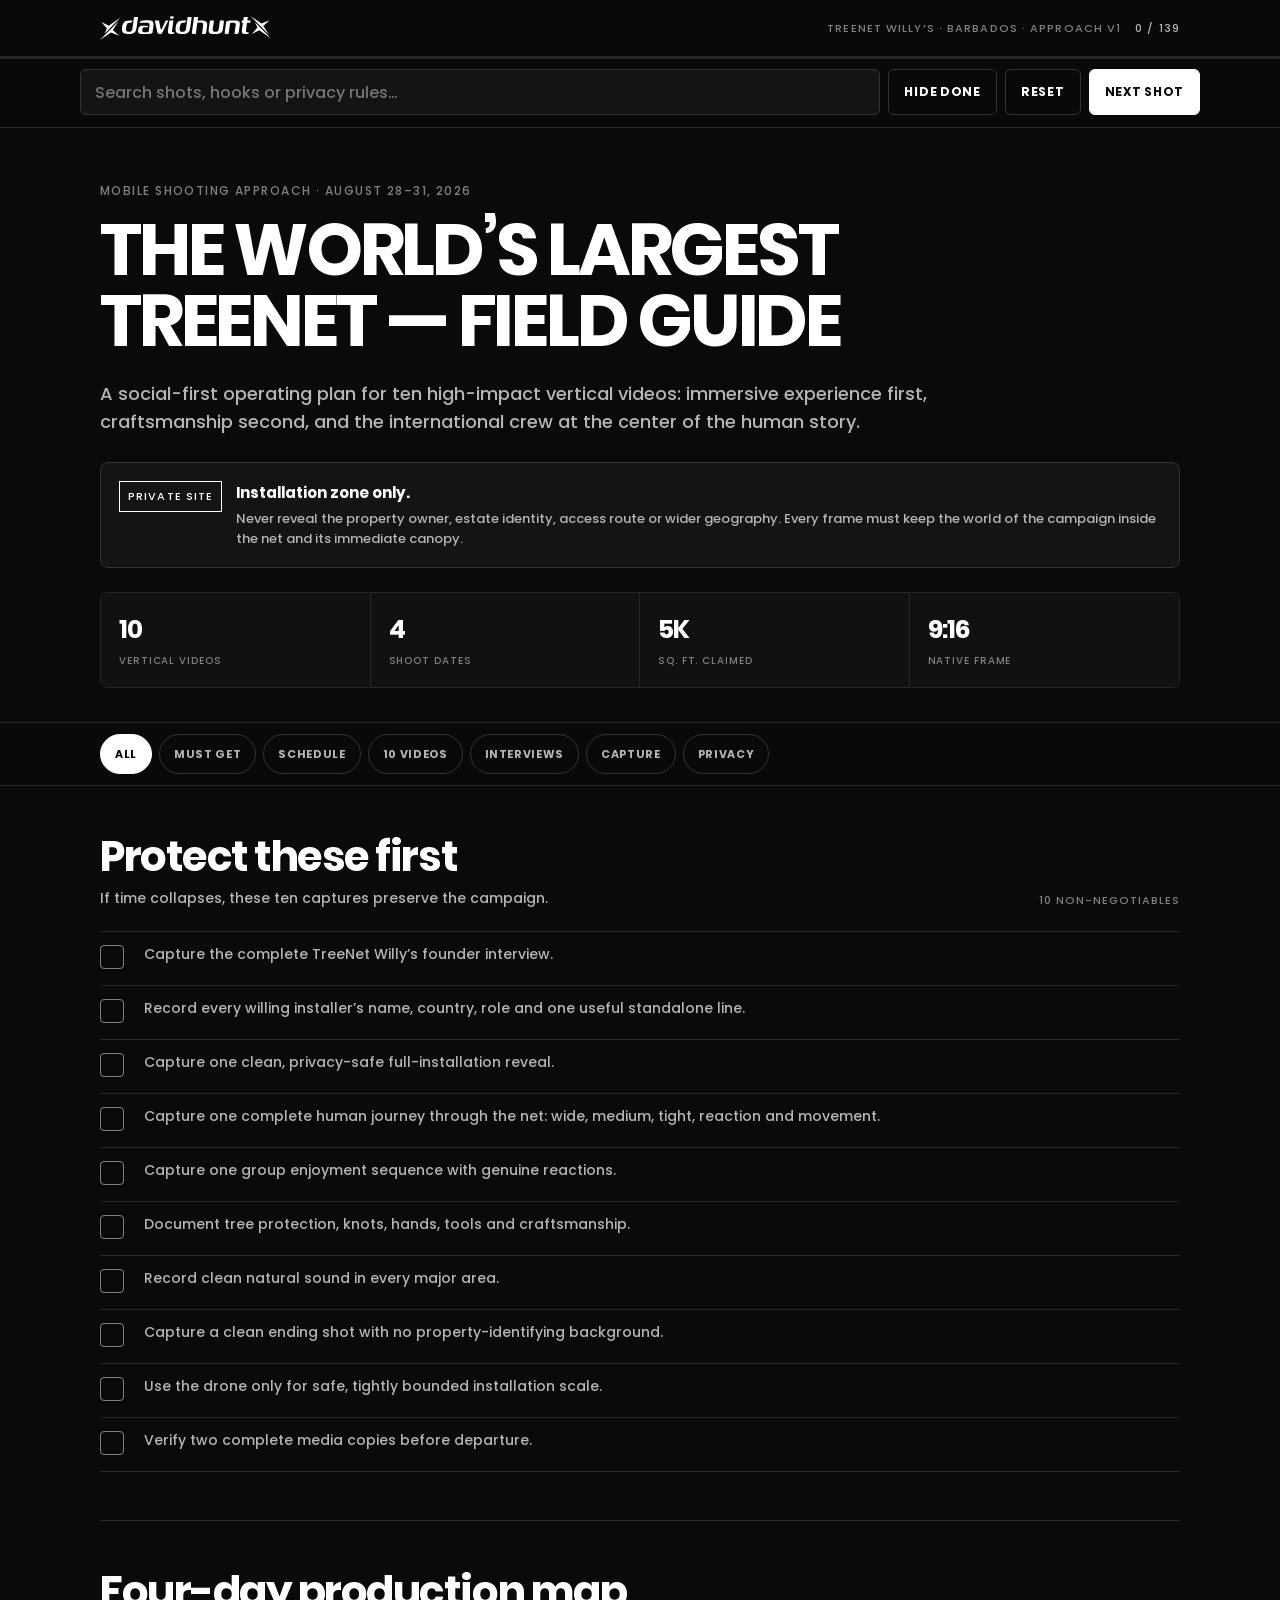
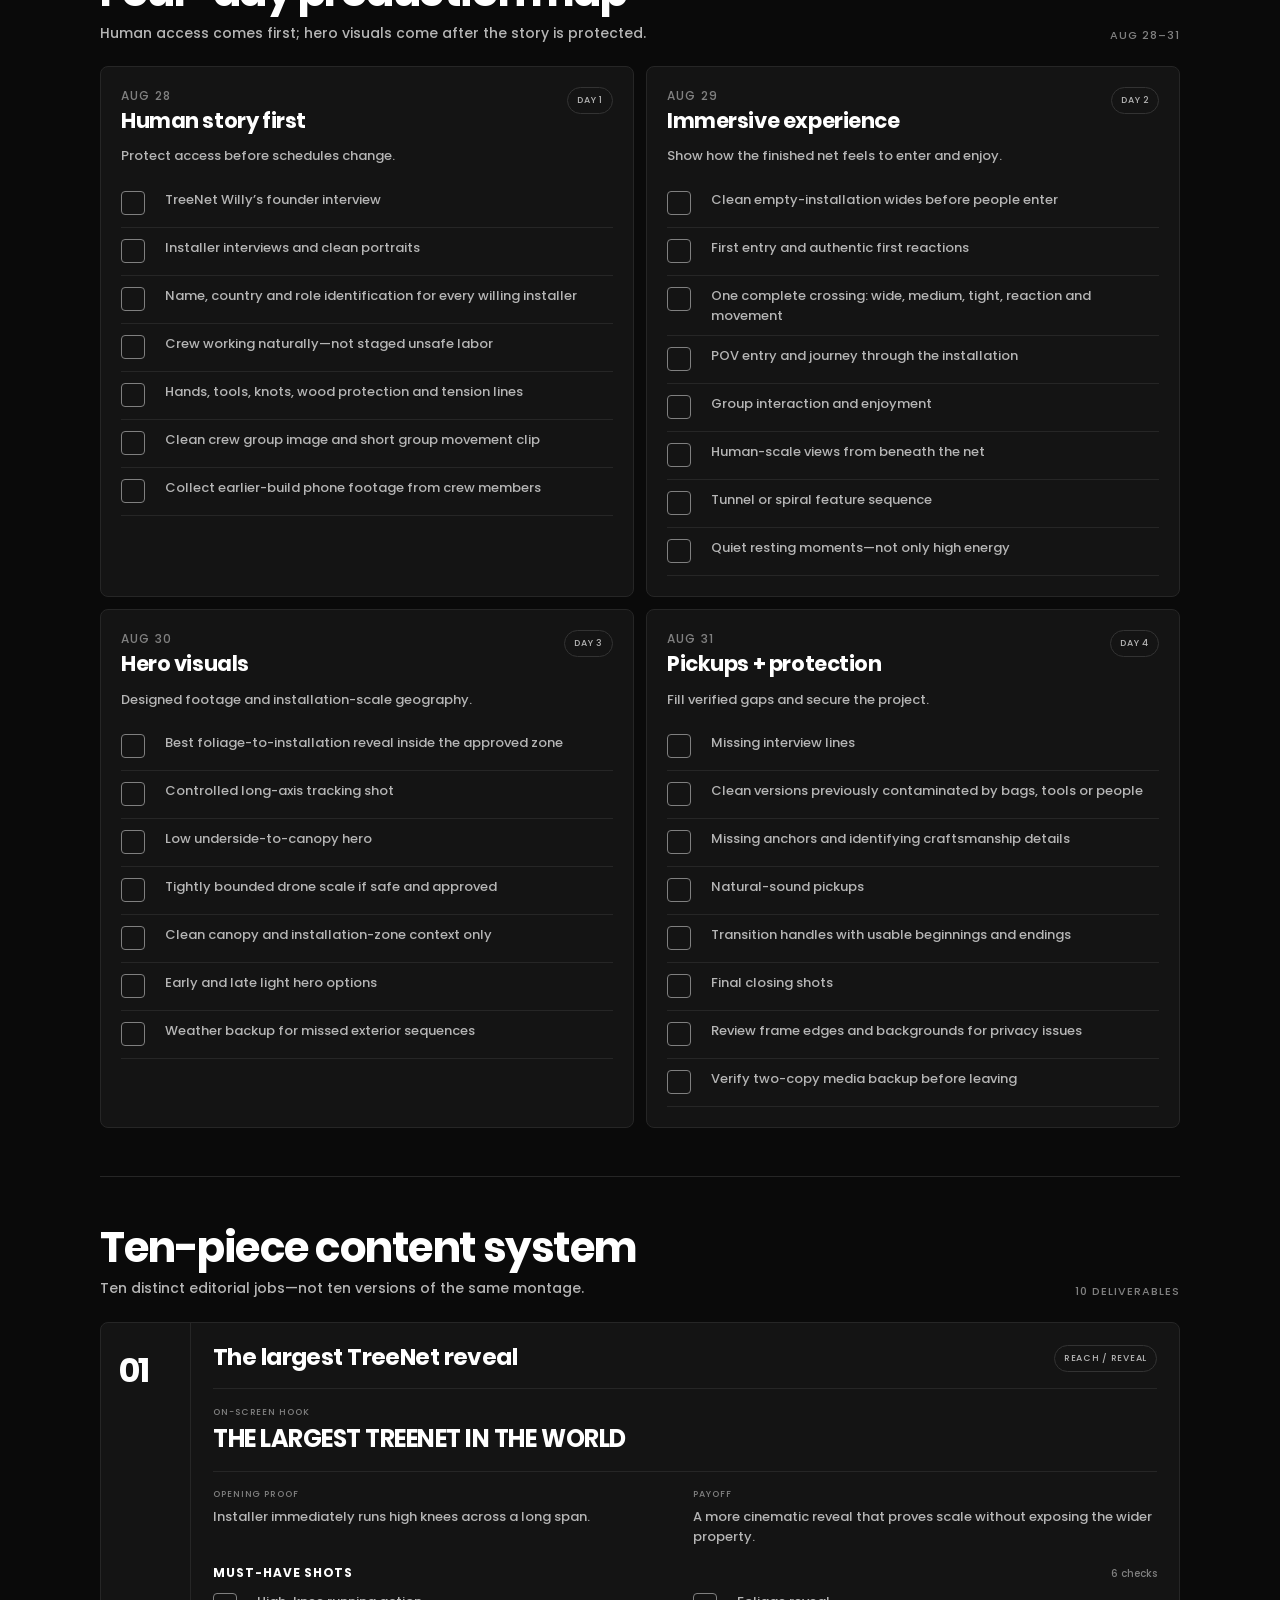
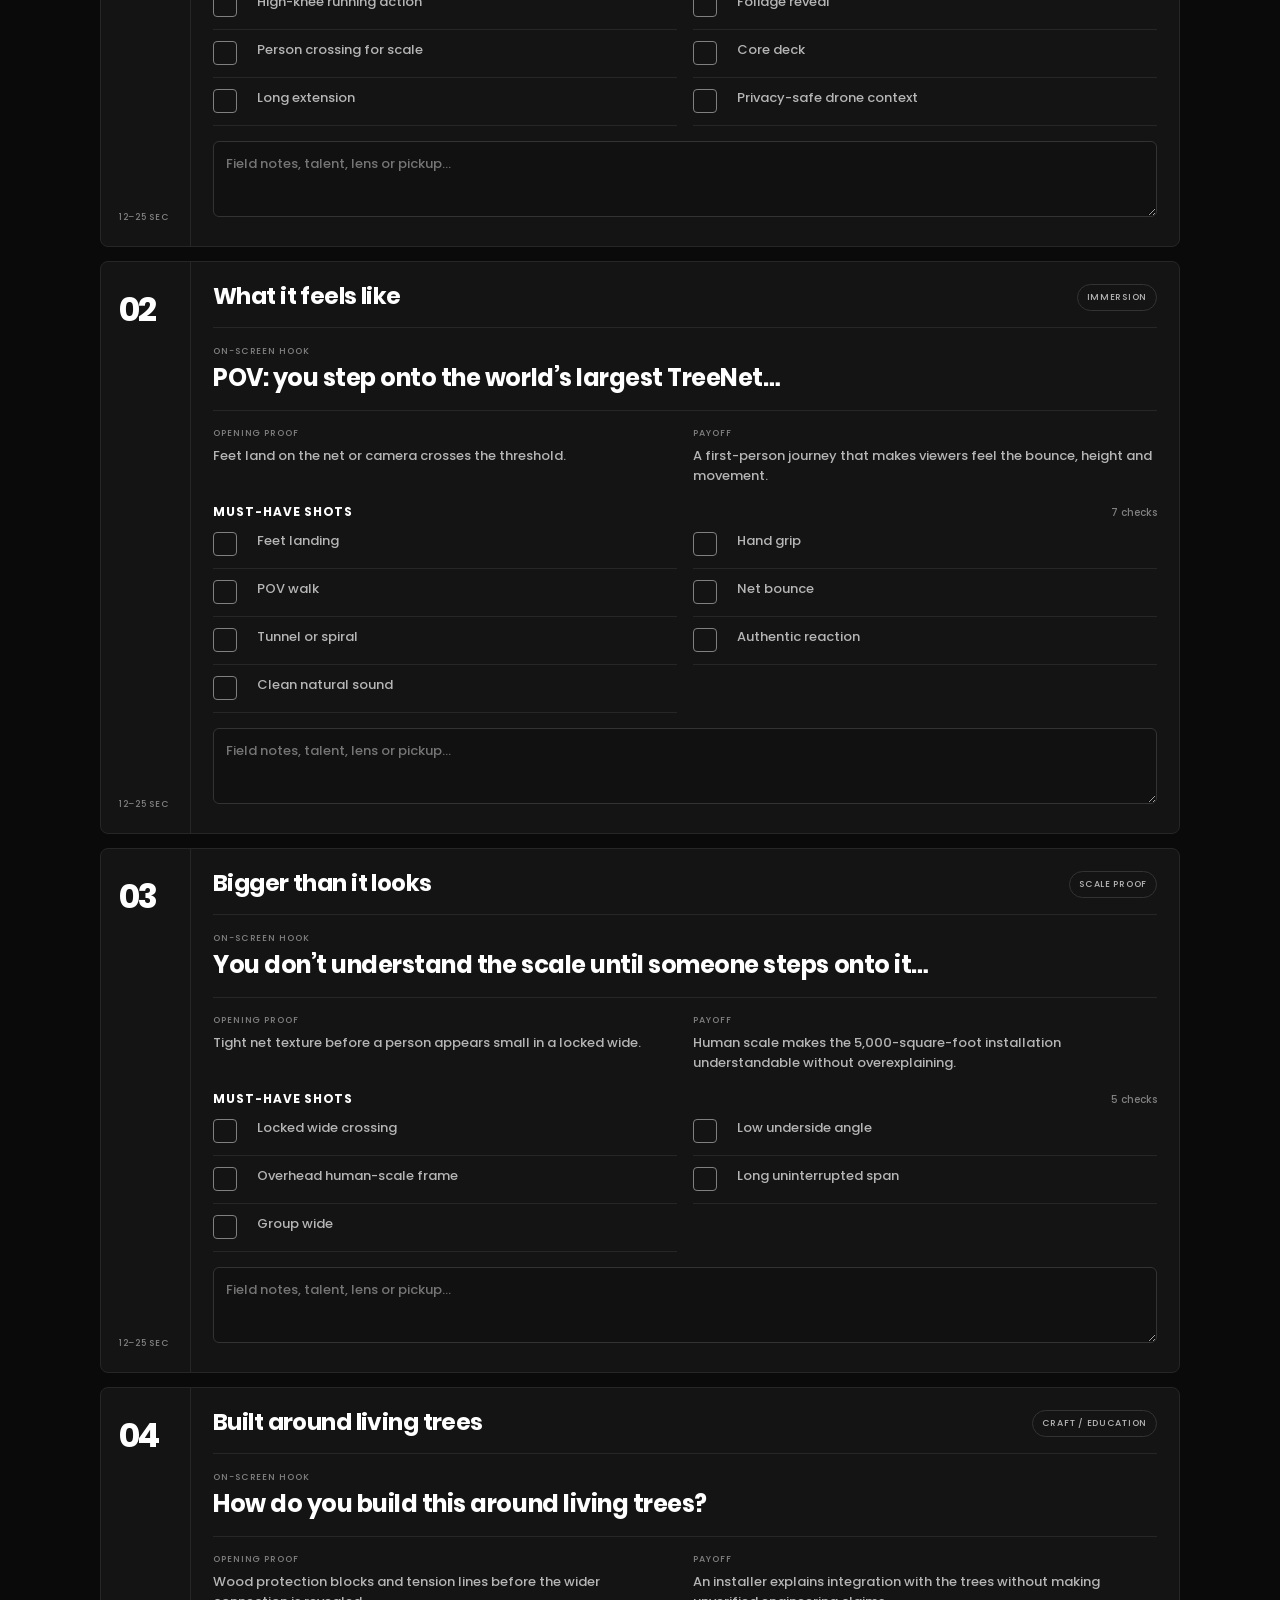
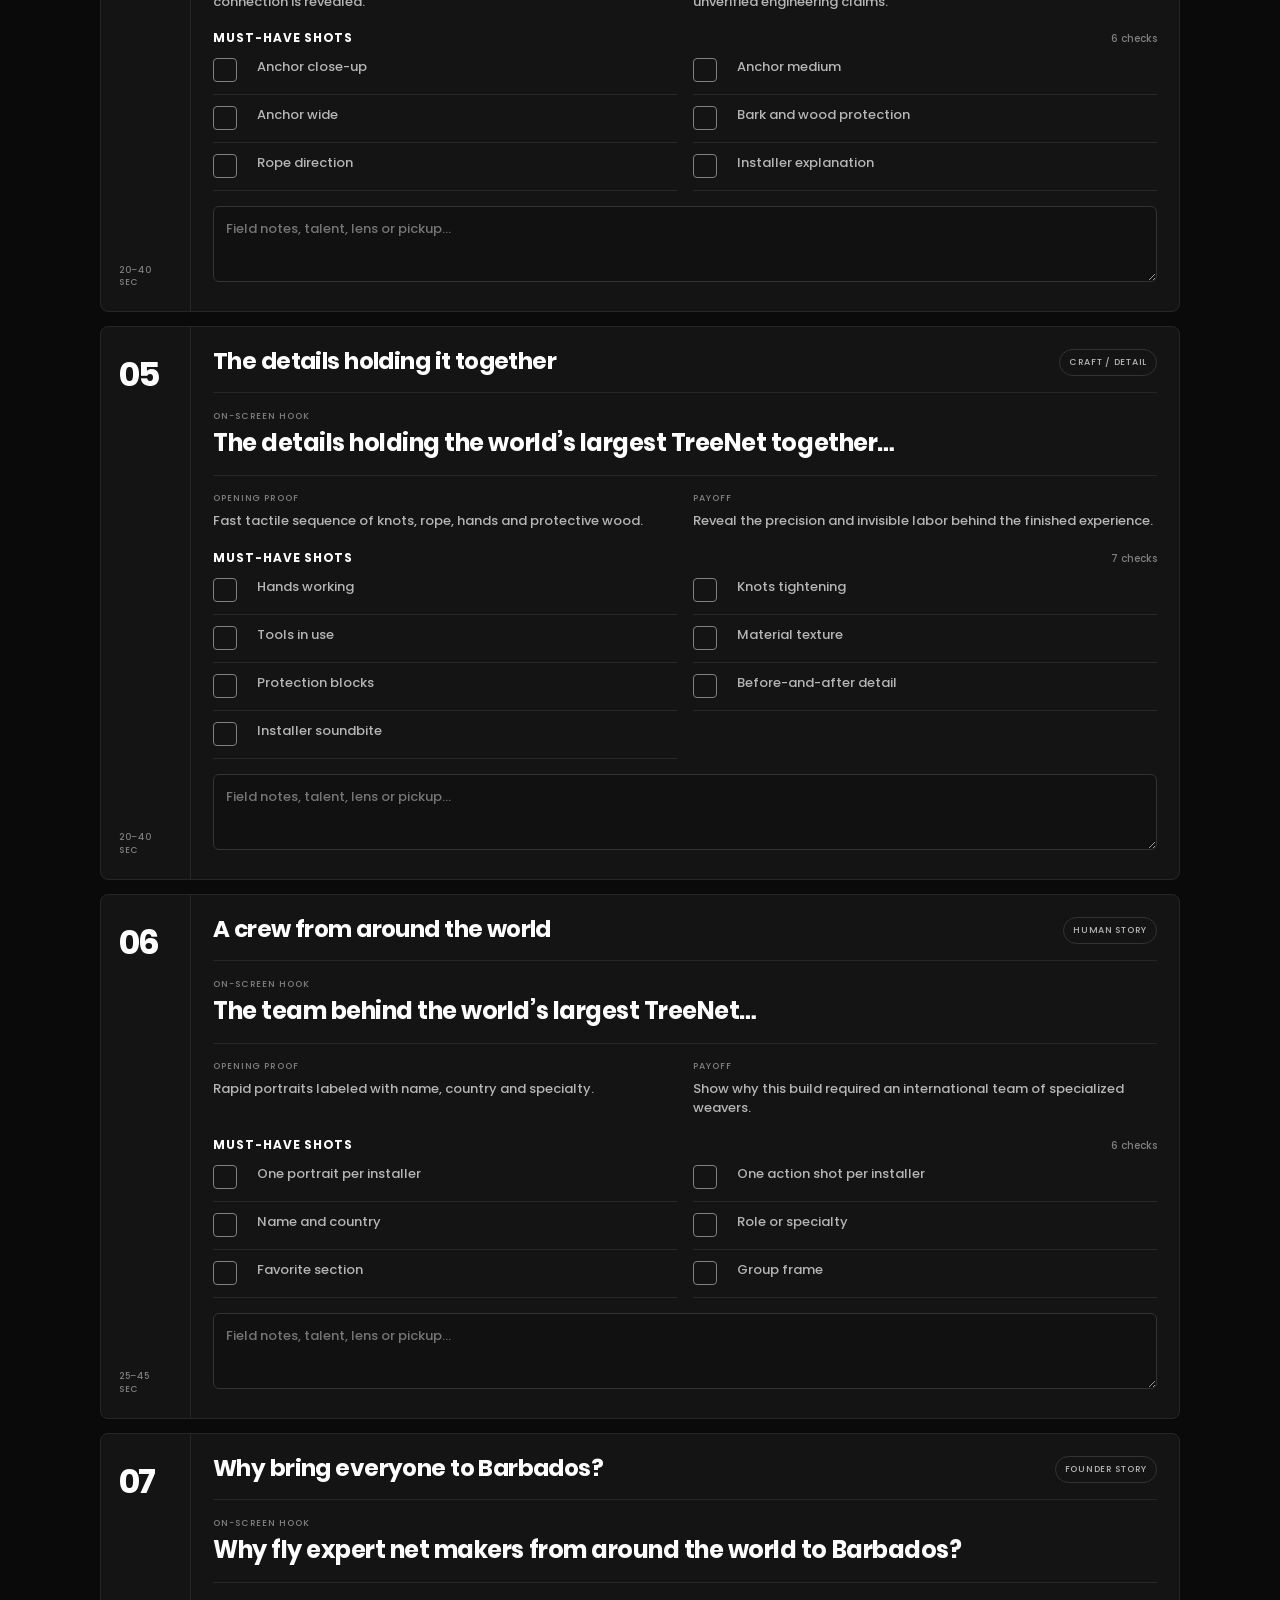
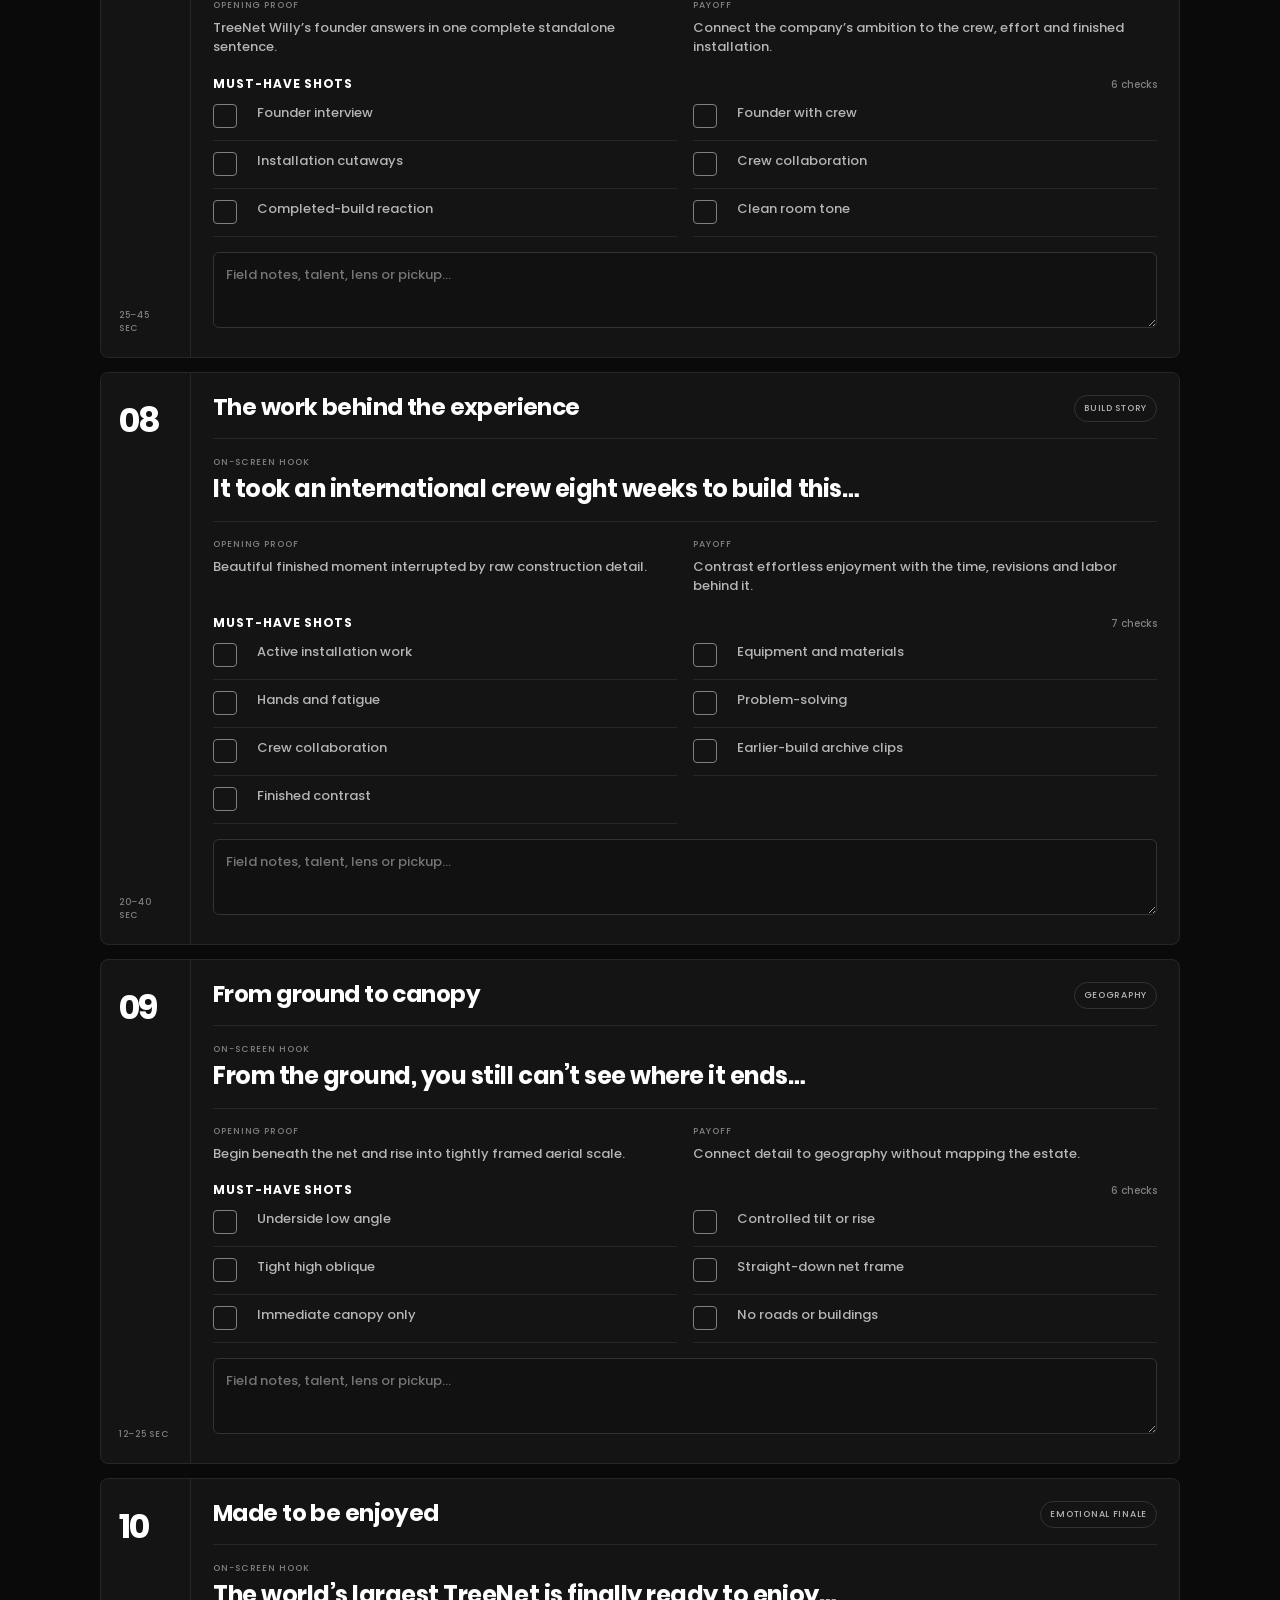
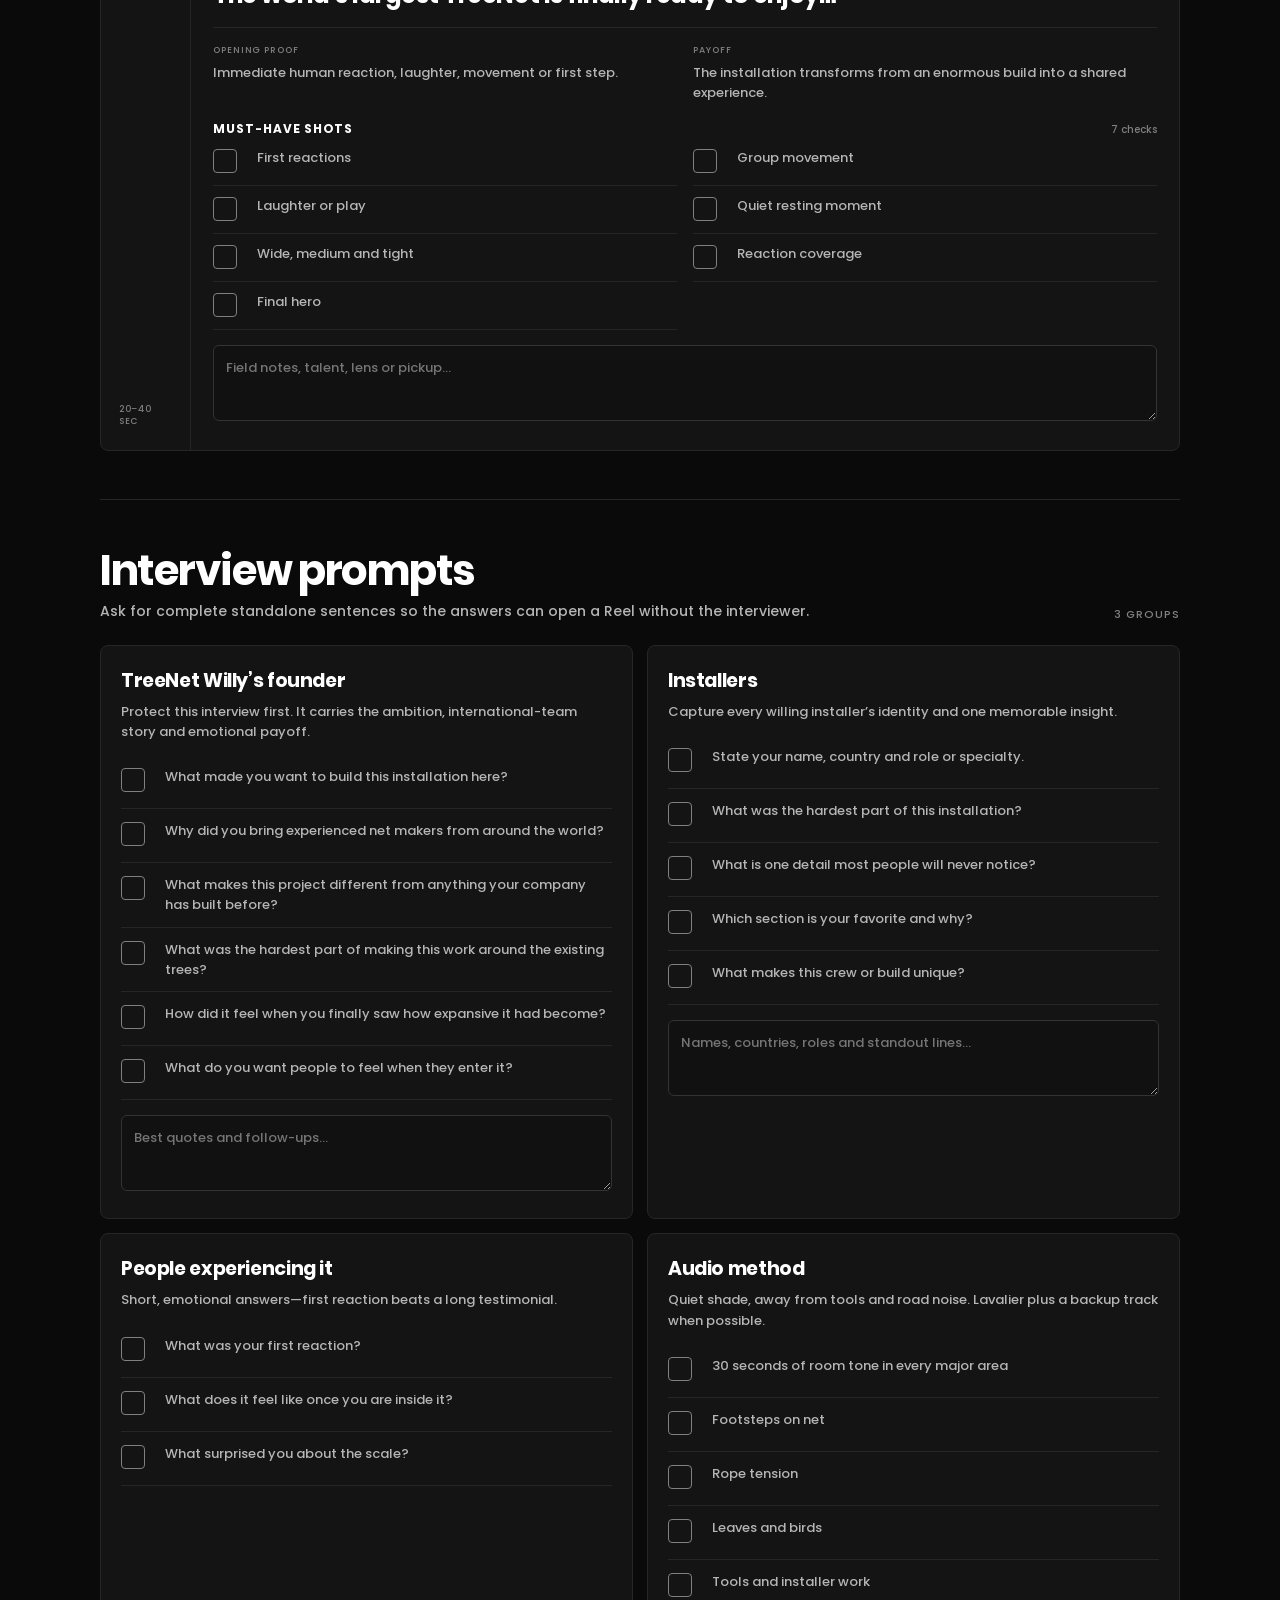
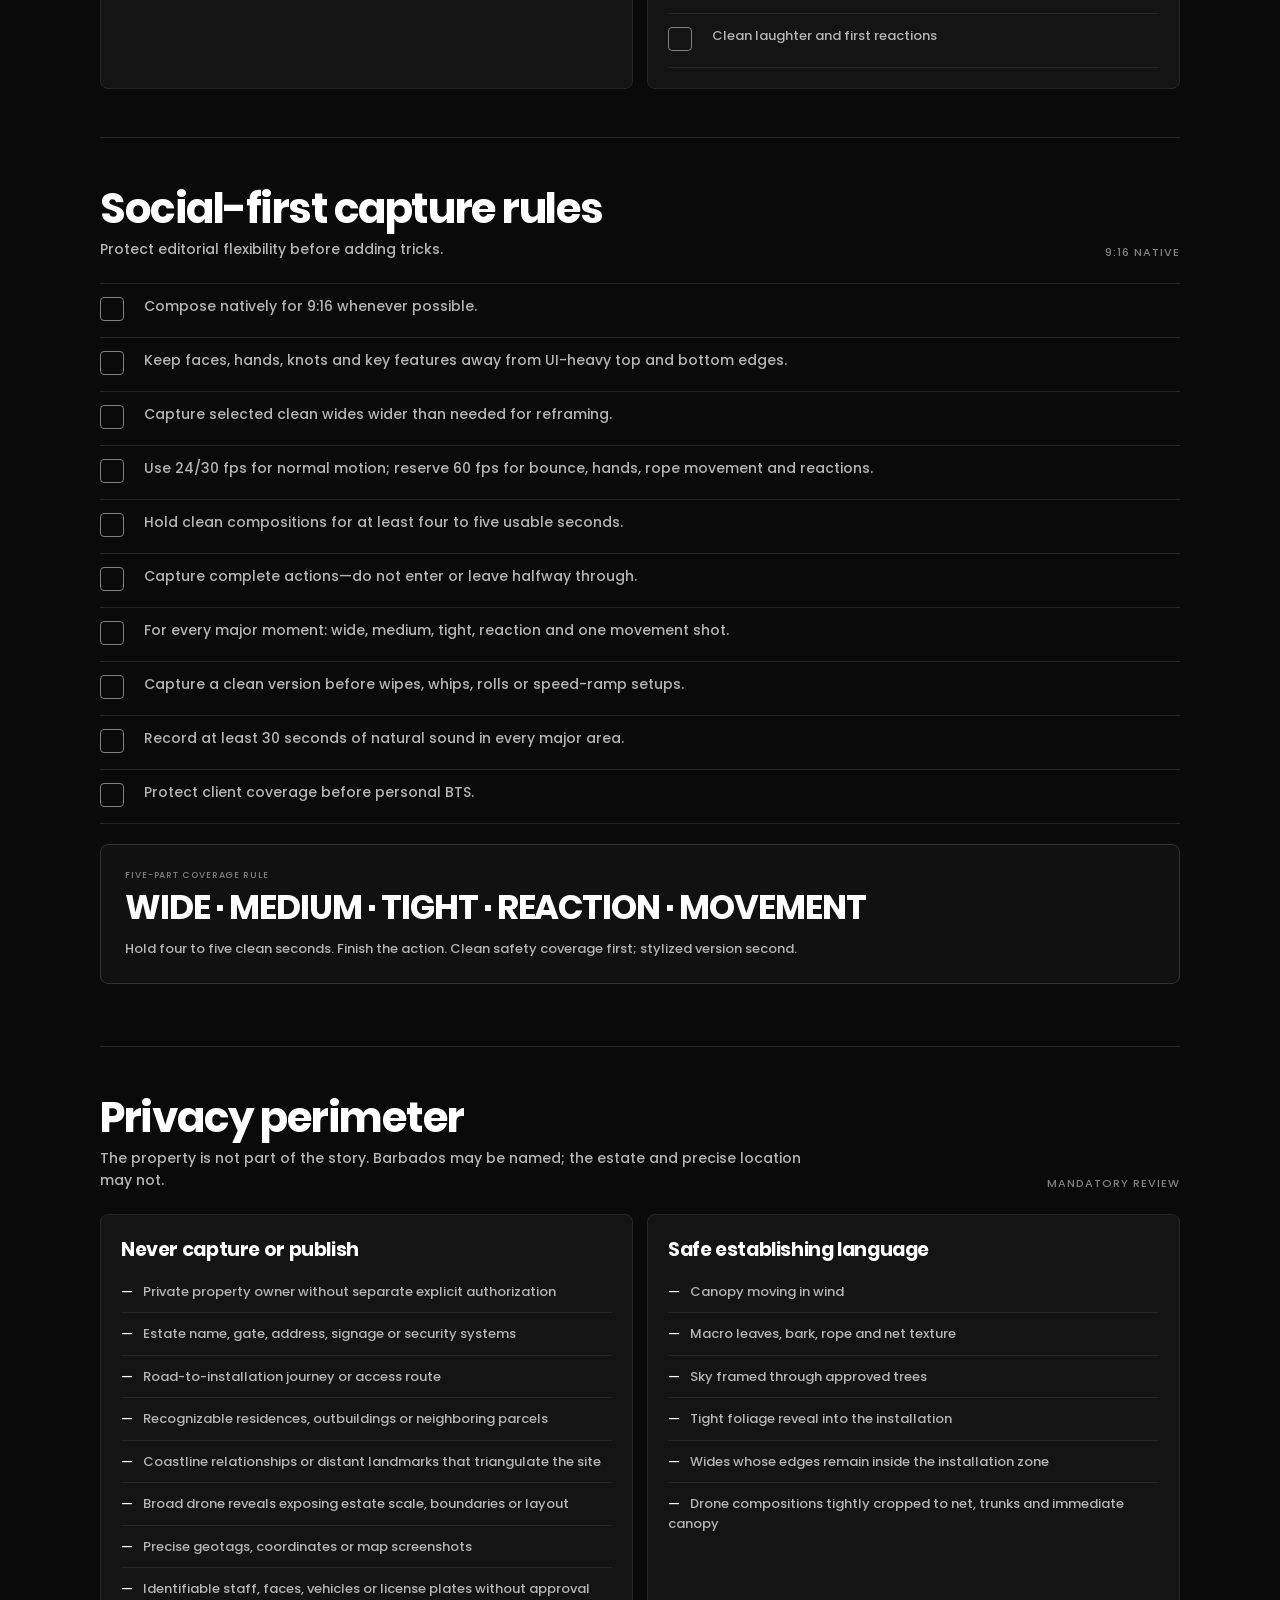
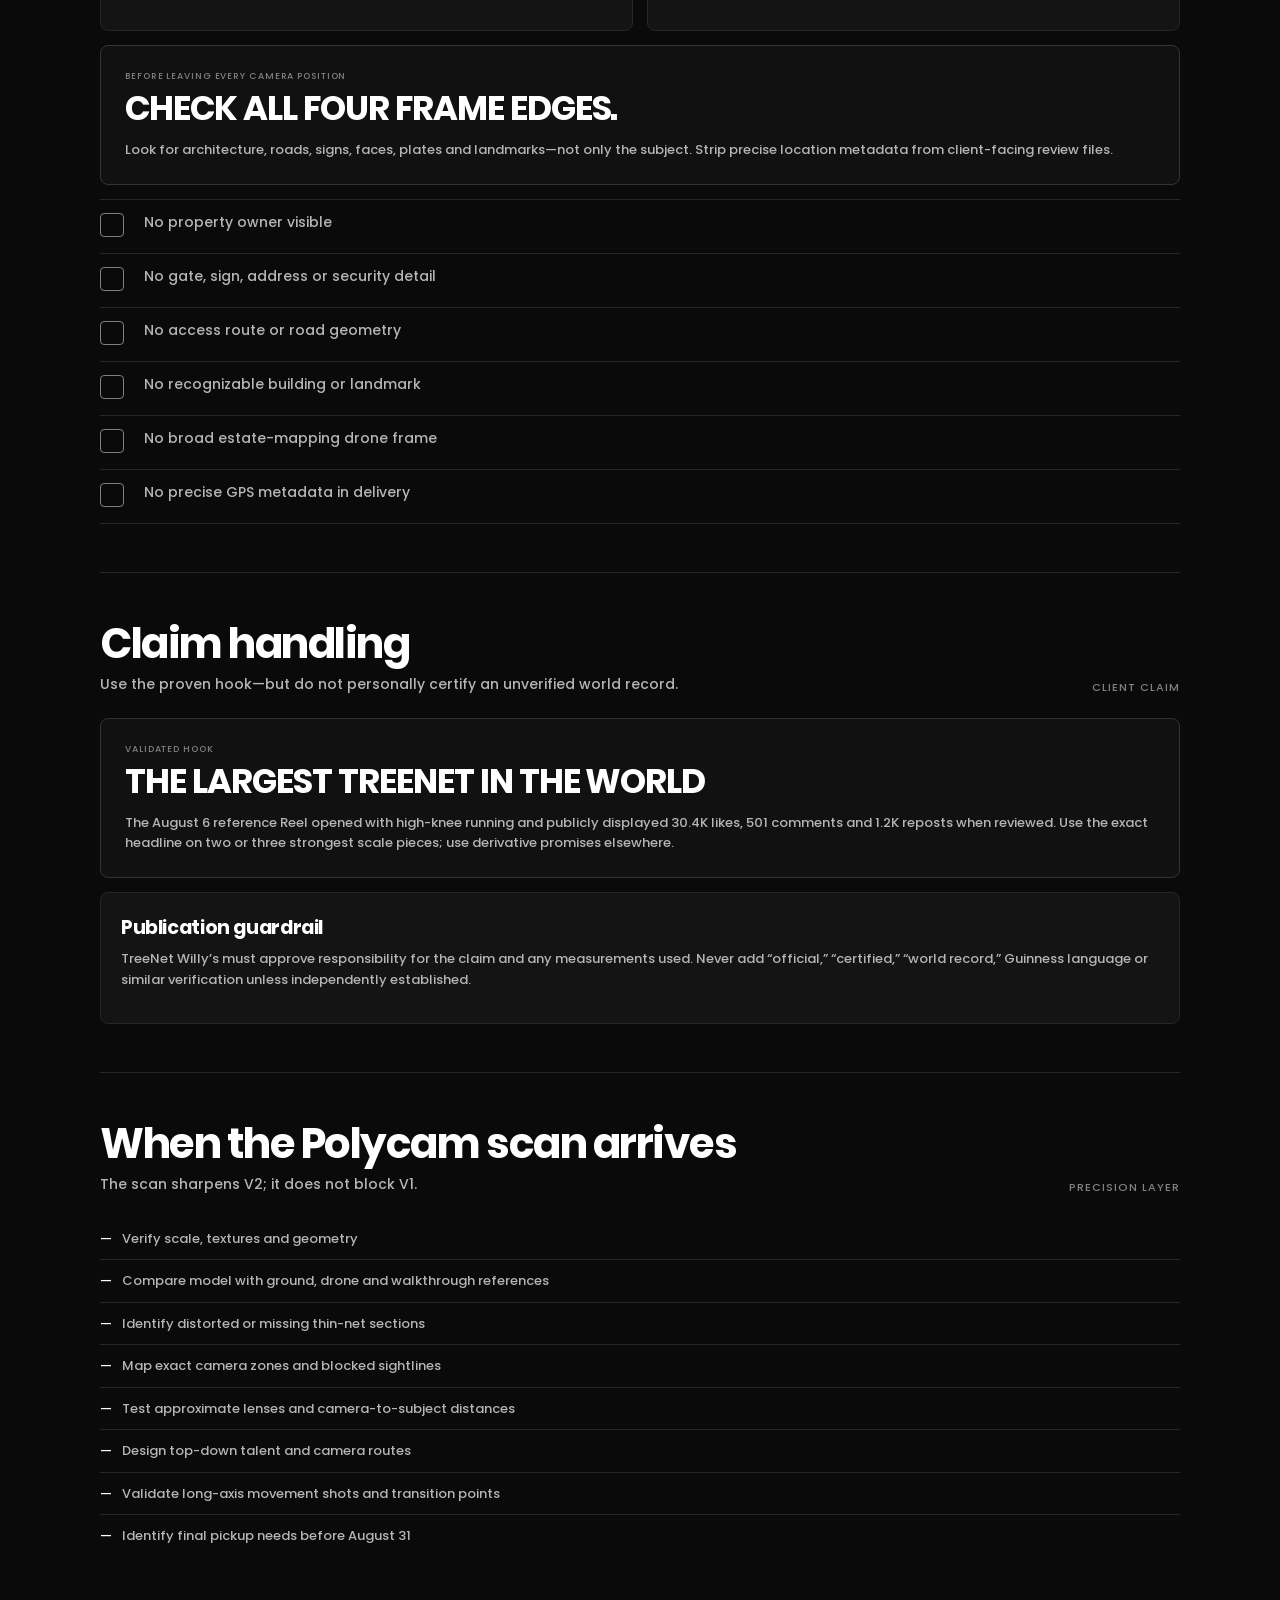
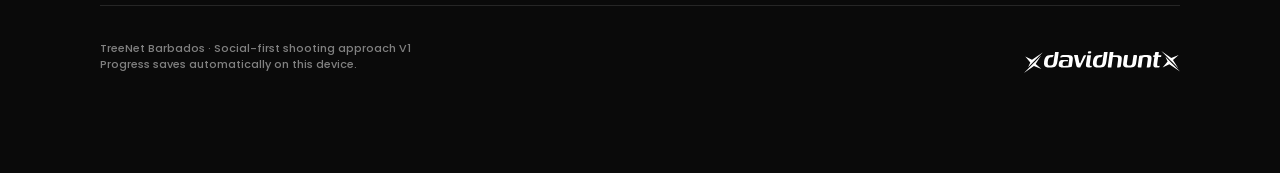
==== index.html @ c7aeddb3 "Use official xdavidhuntx wordmark logo" ====
<!doctype html>
<html lang="en">
<head>
<meta charset="utf-8">
<meta name="viewport" content="width=device-width,initial-scale=1,viewport-fit=cover">
<meta name="robots" content="noindex,nofollow,noarchive,nosnippet,noimageindex">
<meta name="googlebot" content="noindex,nofollow,noarchive,nosnippet,noimageindex">
<meta name="referrer" content="no-referrer">
<meta name="theme-color" content="#0A0A0A">
<meta name="apple-mobile-web-app-capable" content="yes">
<meta name="apple-mobile-web-app-status-bar-style" content="black-translucent">
<title>TreeNet Barbados — Mobile Shooting Approach</title>
<style>
@font-face{font-family:Poppins;src:url([data-uri]) format('truetype');font-weight:500;font-style:normal;font-display:swap}
@font-face{font-family:Poppins;src:url([data-uri]) format('truetype');font-weight:700;font-style:normal;font-display:swap}
:root{--canvas:#0A0A0A;--canvas2:#111111;--surface:#141414;--raised:#1A1A1A;--line:#262626;--line2:#333333;--ink:#FFFFFF;--body:#B5B5B5;--muted:#808080;--soft:#5C5C5C;--primary:#FFFFFF;--active:#D9D9D9;--on:#0A0A0A;--safe-top:env(safe-area-inset-top,0px);--safe-bottom:env(safe-area-inset-bottom,0px)}
*{box-sizing:border-box}
html{background:var(--canvas);color:var(--ink);font-family:Poppins,-apple-system,BlinkMacSystemFont,"Helvetica Neue",Arial,sans-serif;scroll-behavior:smooth}
body{margin:0;background:var(--canvas);min-height:100vh;font-weight:500}
button,input,textarea{font:inherit}
button{touch-action:manipulation}
a{color:inherit}
.skip{position:absolute;left:-9999px}.skip:focus{left:12px;top:12px;background:#fff;color:#000;padding:12px;z-index:1000}
.wrap{width:min(1120px,100%);margin:0 auto;padding-left:20px;padding-right:20px}
.top{position:sticky;top:0;z-index:50;background:rgba(10,10,10,.96);border-bottom:1px solid var(--line);padding-top:var(--safe-top);backdrop-filter:blur(14px)}
.brandrow{height:56px;display:flex;align-items:center;justify-content:space-between;gap:16px}.brandlogo{display:block;width:auto;height:24px}.headright{display:flex;align-items:center;gap:14px}.context,.status{color:var(--muted);font-size:11px;text-transform:uppercase;letter-spacing:.1em;white-space:nowrap}.status{color:var(--body)}
.progress{height:3px;background:var(--line);overflow:hidden}.progress>span{display:block;height:100%;width:0;background:#fff;transition:width .2s ease}
.toolbar{display:grid;grid-template-columns:minmax(180px,1fr) auto auto auto;gap:8px;padding:10px 0 12px}.search{height:46px;background:var(--surface);color:#fff;border:1px solid var(--line2);border-radius:6px;padding:0 14px;min-width:0}.btn{min-height:46px;border:1px solid var(--line2);border-radius:6px;background:transparent;color:#fff;padding:0 15px;font-size:12px;font-weight:700;letter-spacing:.06em;text-transform:uppercase;cursor:pointer}.btn.primary{background:#fff;color:#0A0A0A;border-color:#fff}.btn:active{background:var(--active);color:var(--on)}
.hero{padding:54px 0 34px;border-bottom:1px solid var(--line)}.eyebrow{font-size:12px;letter-spacing:.12em;text-transform:uppercase;color:var(--muted);margin-bottom:15px}.hero h1{font-size:clamp(38px,8vw,72px);line-height:.98;letter-spacing:-.045em;margin:0;max-width:980px;text-wrap:balance}.hero .lead{color:var(--body);font-size:clamp(15px,2vw,18px);line-height:1.55;max-width:850px;margin:24px 0 0}.privacyband{display:grid;grid-template-columns:auto 1fr;gap:14px;align-items:start;margin-top:26px;padding:18px;border:1px solid var(--line2);background:var(--surface);border-radius:8px}.privacyband .mark{font-size:11px;letter-spacing:.1em;border:1px solid #fff;padding:6px 8px;text-transform:uppercase}.privacyband strong{display:block;font-size:15px;margin-bottom:5px}.privacyband p{margin:0;color:var(--body);font-size:13px;line-height:1.55}
.metrics{display:grid;grid-template-columns:repeat(4,1fr);border:1px solid var(--line);border-radius:8px;margin:24px 0 0;overflow:hidden}.metric{padding:18px;border-right:1px solid var(--line);background:var(--canvas2)}.metric:last-child{border-right:0}.metric b{display:block;font-size:25px;letter-spacing:-.03em}.metric span{display:block;color:var(--muted);font-size:10px;letter-spacing:.09em;text-transform:uppercase;margin-top:4px}
.filters{position:sticky;top:126px;z-index:35;background:rgba(10,10,10,.97);border-bottom:1px solid var(--line);padding:11px 0}.chiprow{display:flex;gap:7px;overflow:auto;scrollbar-width:none}.chiprow::-webkit-scrollbar{display:none}.chip{min-height:40px;white-space:nowrap;border:1px solid var(--line2);background:transparent;color:var(--body);border-radius:999px;padding:0 14px;font-size:11px;font-weight:700;letter-spacing:.06em;text-transform:uppercase}.chip.active{background:#fff;color:#000;border-color:#fff}
main{padding-bottom:calc(100px + var(--safe-bottom))}.group{padding:48px 0;border-bottom:1px solid var(--line);scroll-margin-top:190px}.grouphead{display:grid;grid-template-columns:minmax(0,1fr) auto;gap:18px;align-items:end;margin-bottom:22px}.grouphead h2{font-size:clamp(27px,5vw,42px);letter-spacing:-.035em;line-height:1.08;margin:0}.grouphead p{margin:8px 0 0;color:var(--body);font-size:14px;line-height:1.55;max-width:720px}.count{color:var(--muted);font-size:11px;text-transform:uppercase;letter-spacing:.09em;white-space:nowrap}
.checklist{border-top:1px solid var(--line)}.check{display:grid;grid-template-columns:34px minmax(0,1fr);gap:10px;align-items:start;min-height:54px;padding:12px 0;border-bottom:1px solid var(--line);cursor:pointer}.check input{appearance:none;width:24px;height:24px;border:1.5px solid var(--muted);border-radius:4px;margin:1px 0 0;display:grid;place-items:center}.check input:checked{background:#fff;border-color:#fff}.check input:checked:after{content:"✓";color:#000;font-size:15px;font-weight:700}.check span{color:var(--body);font-size:14px;line-height:1.52}.check.done span{text-decoration:line-through;color:var(--soft)}
.schedulegrid{display:grid;grid-template-columns:repeat(2,minmax(0,1fr));gap:12px}.day{background:var(--surface);border:1px solid var(--line);border-radius:8px;padding:20px}.daytop{display:flex;justify-content:space-between;gap:14px;align-items:start;margin-bottom:13px}.date{font-size:12px;letter-spacing:.1em;color:var(--muted)}.day h3{font-size:21px;line-height:1.15;margin:4px 0 0;letter-spacing:-.02em}.day .purpose{color:var(--body);font-size:13px;line-height:1.5;margin:0 0 14px}.day .check{min-height:48px;padding:10px 0}.day .check span{font-size:13px}
.videoList{display:grid;gap:14px}.video{display:grid;grid-template-columns:90px minmax(0,1fr);border:1px solid var(--line);border-radius:8px;background:var(--surface);overflow:hidden}.videonum{border-right:1px solid var(--line);padding:22px 18px;display:flex;flex-direction:column;justify-content:space-between;gap:28px}.videonum b{font-size:34px;letter-spacing:-.05em}.videonum small{font-size:9px;line-height:1.4;color:var(--muted);letter-spacing:.08em;text-transform:uppercase}.videobody{padding:22px}.videotop{display:flex;justify-content:space-between;align-items:start;gap:18px}.videotop h3{font-size:23px;line-height:1.12;letter-spacing:-.025em;margin:0}.tag{white-space:nowrap;border:1px solid var(--line2);border-radius:999px;padding:6px 9px;color:var(--body);font-size:9px;letter-spacing:.08em;text-transform:uppercase}.hook{margin:16px 0;padding:17px 0;border-top:1px solid var(--line);border-bottom:1px solid var(--line)}.hook small,.labelcap{display:block;font-size:9px;letter-spacing:.1em;text-transform:uppercase;color:var(--muted);margin-bottom:6px}.hook strong{font-size:clamp(17px,3vw,24px);line-height:1.2;letter-spacing:-.02em}.storygrid{display:grid;grid-template-columns:1fr 1fr;gap:16px;margin:16px 0}.storygrid p{margin:0;color:var(--body);font-size:13px;line-height:1.5}.shothead{display:flex;justify-content:space-between;gap:15px;align-items:end;margin-top:18px}.shothead h4{margin:0;font-size:12px;text-transform:uppercase;letter-spacing:.08em}.shothead span{color:var(--muted);font-size:10px}.shotgrid{display:grid;grid-template-columns:repeat(2,minmax(0,1fr));column-gap:16px}.video .check{min-height:48px;padding:10px 0}.video .check span{font-size:13px}.notes{width:100%;min-height:76px;resize:vertical;background:var(--canvas2);color:#fff;border:1px solid var(--line2);border-radius:6px;padding:12px;margin-top:15px;font-size:13px;line-height:1.5}.notes:focus,.search:focus{outline:2px solid #fff;outline-offset:1px}
.twocol{display:grid;grid-template-columns:1fr 1fr;gap:14px}.panel{border:1px solid var(--line);background:var(--surface);border-radius:8px;padding:20px}.panel h3{font-size:19px;margin:0 0 7px;letter-spacing:-.02em}.panel>p{color:var(--body);font-size:13px;line-height:1.55;margin:0 0 13px}.panel .check span{font-size:13px}
.quote{border:1px solid var(--line2);background:var(--canvas2);border-radius:8px;padding:24px;margin:0 0 14px}.quote strong{font-size:clamp(22px,4vw,34px);line-height:1.15;letter-spacing:-.03em}.quote p{color:var(--body);font-size:13px;line-height:1.55;margin:12px 0 0}.plainlist{margin:0;padding:0;list-style:none}.plainlist li{padding:11px 0;border-bottom:1px solid var(--line);color:var(--body);font-size:13px;line-height:1.5}.plainlist li:last-child{border-bottom:0}.plainlist li:before{content:"—";color:#fff;margin-right:10px}
.footer{padding:34px 0 0;display:flex;justify-content:space-between;gap:20px;align-items:end;color:var(--muted);font-size:11px;line-height:1.5}.footer .brandlogo{height:22px}
.empty{display:none;padding:50px 0;text-align:center;color:var(--muted)}.hide{display:none!important}.completeHidden .check.done{display:none}.completeHidden .video.done-card,.completeHidden .day.done-card{display:none}
@media(max-width:760px){.wrap{padding-left:14px;padding-right:14px}.context{display:none}.toolbar{grid-template-columns:repeat(3,1fr)}.search{grid-column:1/-1}.filters{top:172px}.hero{padding-top:36px}.hero h1{font-size:40px}.privacyband{grid-template-columns:1fr}.privacyband .mark{width:max-content}.metrics{grid-template-columns:repeat(2,1fr)}.metric:nth-child(2){border-right:0}.metric:nth-child(-n+2){border-bottom:1px solid var(--line)}.schedulegrid,.twocol{grid-template-columns:1fr}.video{grid-template-columns:58px minmax(0,1fr)}.videonum{padding:18px 11px}.videonum b{font-size:25px}.videobody{padding:17px 14px}.videotop{display:block}.tag{display:inline-block;margin-top:10px}.storygrid,.shotgrid{grid-template-columns:1fr}.group{padding:38px 0;scroll-margin-top:235px}.grouphead{display:block}.count{display:block;margin-top:10px}.footer{display:block}.footer .brandlogo{margin-top:18px}.check{grid-template-columns:38px minmax(0,1fr);min-height:58px}.check input{width:26px;height:26px}.day{padding:17px}.panel{padding:17px}}
@media(max-width:390px){.hero h1{font-size:35px}.toolbar .btn{padding:0 10px;font-size:10px}.filters{top:172px}.video{grid-template-columns:50px minmax(0,1fr)}.videonum{padding-left:8px;padding-right:8px}.videonum small{font-size:8px}.videobody{padding-left:12px;padding-right:12px}}
@media print{.top,.filters,.toolbar,.notes{display:none!important}html,body{background:#fff;color:#000}.wrap{width:100%;max-width:none}.hero{padding-top:0}.hero h1,.grouphead h2,.videotop h3,.day h3,.panel h3,.quote strong{color:#000}.hero .lead,.privacyband p,.grouphead p,.check span,.storygrid p,.panel>p,.plainlist li,.quote p{color:#333}.privacyband,.metric,.day,.video,.panel,.quote{background:#fff;border-color:#bbb;break-inside:avoid}.metrics,.group,.check,.hook{border-color:#ccc}.videonum{border-color:#bbb}.check input{border-color:#333}.check.done span{text-decoration:none;color:#333}.footer .brandlogo{filter:invert(1)}.tag,.privacyband .mark{border-color:#333;color:#333}.progress{display:none}.group{padding:24px 0}.videoList{gap:8px}}
@media(prefers-reduced-motion:reduce){html{scroll-behavior:auto}.progress>span{transition:none}}
</style>
</head>
<body>
<a class="skip" href="#main">Skip to field guide</a>
<header class="top">
  <div class="wrap">
    <div class="brandrow"><img class="brandlogo" src="[data-uri]" alt="xdavidhuntx"><div class="headright"><div class="context">TreeNet Willy’s · Barbados · Approach V1</div><div class="status" id="stats">0 / 0</div></div></div>
  </div>
  <div class="progress"><span id="bar"></span></div>
  <div class="wrap toolbar">
    <input class="search" id="search" type="search" placeholder="Search shots, hooks or privacy rules…" aria-label="Search field guide">
    <button class="btn" id="hideDone" type="button">Hide done</button>
    <button class="btn" id="reset" type="button">Reset</button>
    <button class="btn primary" id="nextOpen" type="button">Next shot</button>
  </div>
</header>
<section class="hero">
  <div class="wrap">
    <div class="eyebrow">Mobile shooting approach · August 28–31, 2026</div>
    <h1>THE WORLD’S LARGEST TREENET — FIELD GUIDE</h1>
    <p class="lead">A social-first operating plan for ten high-impact vertical videos: immersive experience first, craftsmanship second, and the international crew at the center of the human story.</p>
    <div class="privacyband"><div class="mark">Private site</div><div><strong>Installation zone only.</strong><p>Never reveal the property owner, estate identity, access route or wider geography. Every frame must keep the world of the campaign inside the net and its immediate canopy.</p></div></div>
    <div class="metrics">
      <div class="metric"><b>10</b><span>Vertical videos</span></div>
      <div class="metric"><b>4</b><span>Shoot dates</span></div>
      <div class="metric"><b>5K</b><span>Sq. ft. claimed</span></div>
      <div class="metric"><b>9:16</b><span>Native frame</span></div>
    </div>
  </div>
</section>
<nav class="filters" aria-label="Field guide sections"><div class="wrap chiprow" id="chips">
  <button class="chip active" data-filter="all">All</button>
  <button class="chip" data-filter="priorities">Must get</button>
  <button class="chip" data-filter="schedule">Schedule</button>
  <button class="chip" data-filter="videos">10 videos</button>
  <button class="chip" data-filter="interviews">Interviews</button>
  <button class="chip" data-filter="capture">Capture</button>
  <button class="chip" data-filter="privacy">Privacy</button>
</div></nav>
<main id="main"><div class="wrap" id="content"></div><div class="wrap empty" id="empty">No matching shots or notes.</div></main>
<script>
const DATA={"priorities": ["Capture the complete TreeNet Willy’s founder interview.", "Record every willing installer’s name, country, role and one useful standalone line.", "Capture one clean, privacy-safe full-installation reveal.", "Capture one complete human journey through the net: wide, medium, tight, reaction and movement.", "Capture one group enjoyment sequence with genuine reactions.", "Document tree protection, knots, hands, tools and craftsmanship.", "Record clean natural sound in every major area.", "Capture a clean ending shot with no property-identifying background.", "Use the drone only for safe, tightly bounded installation scale.", "Verify two complete media copies before departure."], "schedule": [{"date": "AUG 28", "title": "Human story first", "priority": "Protect access before schedules change.", "tasks": ["TreeNet Willy’s founder interview", "Installer interviews and clean portraits", "Name, country and role identification for every willing installer", "Crew working naturally—not staged unsafe labor", "Hands, tools, knots, wood protection and tension lines", "Clean crew group image and short group movement clip", "Collect earlier-build phone footage from crew members"]}, {"date": "AUG 29", "title": "Immersive experience", "priority": "Show how the finished net feels to enter and enjoy.", "tasks": ["Clean empty-installation wides before people enter", "First entry and authentic first reactions", "One complete crossing: wide, medium, tight, reaction and movement", "POV entry and journey through the installation", "Group interaction and enjoyment", "Human-scale views from beneath the net", "Tunnel or spiral feature sequence", "Quiet resting moments—not only high energy"]}, {"date": "AUG 30", "title": "Hero visuals", "priority": "Designed footage and installation-scale geography.", "tasks": ["Best foliage-to-installation reveal inside the approved zone", "Controlled long-axis tracking shot", "Low underside-to-canopy hero", "Tightly bounded drone scale if safe and approved", "Clean canopy and installation-zone context only", "Early and late light hero options", "Weather backup for missed exterior sequences"]}, {"date": "AUG 31", "title": "Pickups + protection", "priority": "Fill verified gaps and secure the project.", "tasks": ["Missing interview lines", "Clean versions previously contaminated by bags, tools or people", "Missing anchors and identifying craftsmanship details", "Natural-sound pickups", "Transition handles with usable beginnings and endings", "Final closing shots", "Review frame edges and backgrounds for privacy issues", "Verify two-copy media backup before leaving"]}], "videos": [{"number": "01", "title": "The largest TreeNet reveal", "duration": "12–25 SEC", "type": "REACH / REVEAL", "hook": "THE LARGEST TREENET IN THE WORLD", "opening": "Installer immediately runs high knees across a long span.", "payoff": "A more cinematic reveal that proves scale without exposing the wider property.", "shots": ["High-knee running action", "Foliage reveal", "Person crossing for scale", "Core deck", "Long extension", "Privacy-safe drone context"]}, {"number": "02", "title": "What it feels like", "duration": "12–25 SEC", "type": "IMMERSION", "hook": "POV: you step onto the world’s largest TreeNet…", "opening": "Feet land on the net or camera crosses the threshold.", "payoff": "A first-person journey that makes viewers feel the bounce, height and movement.", "shots": ["Feet landing", "Hand grip", "POV walk", "Net bounce", "Tunnel or spiral", "Authentic reaction", "Clean natural sound"]}, {"number": "03", "title": "Bigger than it looks", "duration": "12–25 SEC", "type": "SCALE PROOF", "hook": "You don’t understand the scale until someone steps onto it…", "opening": "Tight net texture before a person appears small in a locked wide.", "payoff": "Human scale makes the 5,000-square-foot installation understandable without overexplaining.", "shots": ["Locked wide crossing", "Low underside angle", "Overhead human-scale frame", "Long uninterrupted span", "Group wide"]}, {"number": "04", "title": "Built around living trees", "duration": "20–40 SEC", "type": "CRAFT / EDUCATION", "hook": "How do you build this around living trees?", "opening": "Wood protection blocks and tension lines before the wider connection is revealed.", "payoff": "An installer explains integration with the trees without making unverified engineering claims.", "shots": ["Anchor close-up", "Anchor medium", "Anchor wide", "Bark and wood protection", "Rope direction", "Installer explanation"]}, {"number": "05", "title": "The details holding it together", "duration": "20–40 SEC", "type": "CRAFT / DETAIL", "hook": "The details holding the world’s largest TreeNet together…", "opening": "Fast tactile sequence of knots, rope, hands and protective wood.", "payoff": "Reveal the precision and invisible labor behind the finished experience.", "shots": ["Hands working", "Knots tightening", "Tools in use", "Material texture", "Protection blocks", "Before-and-after detail", "Installer soundbite"]}, {"number": "06", "title": "A crew from around the world", "duration": "25–45 SEC", "type": "HUMAN STORY", "hook": "The team behind the world’s largest TreeNet…", "opening": "Rapid portraits labeled with name, country and specialty.", "payoff": "Show why this build required an international team of specialized weavers.", "shots": ["One portrait per installer", "One action shot per installer", "Name and country", "Role or specialty", "Favorite section", "Group frame"]}, {"number": "07", "title": "Why bring everyone to Barbados?", "duration": "25–45 SEC", "type": "FOUNDER STORY", "hook": "Why fly expert net makers from around the world to Barbados?", "opening": "TreeNet Willy’s founder answers in one complete standalone sentence.", "payoff": "Connect the company’s ambition to the crew, effort and finished installation.", "shots": ["Founder interview", "Founder with crew", "Installation cutaways", "Crew collaboration", "Completed-build reaction", "Clean room tone"]}, {"number": "08", "title": "The work behind the experience", "duration": "20–40 SEC", "type": "BUILD STORY", "hook": "It took an international crew eight weeks to build this…", "opening": "Beautiful finished moment interrupted by raw construction detail.", "payoff": "Contrast effortless enjoyment with the time, revisions and labor behind it.", "shots": ["Active installation work", "Equipment and materials", "Hands and fatigue", "Problem-solving", "Crew collaboration", "Earlier-build archive clips", "Finished contrast"]}, {"number": "09", "title": "From ground to canopy", "duration": "12–25 SEC", "type": "GEOGRAPHY", "hook": "From the ground, you still can’t see where it ends…", "opening": "Begin beneath the net and rise into tightly framed aerial scale.", "payoff": "Connect detail to geography without mapping the estate.", "shots": ["Underside low angle", "Controlled tilt or rise", "Tight high oblique", "Straight-down net frame", "Immediate canopy only", "No roads or buildings"]}, {"number": "10", "title": "Made to be enjoyed", "duration": "20–40 SEC", "type": "EMOTIONAL FINALE", "hook": "The world’s largest TreeNet is finally ready to enjoy…", "opening": "Immediate human reaction, laughter, movement or first step.", "payoff": "The installation transforms from an enormous build into a shared experience.", "shots": ["First reactions", "Group movement", "Laughter or play", "Quiet resting moment", "Wide, medium and tight", "Reaction coverage", "Final hero"]}], "founderQuestions": ["What made you want to build this installation here?", "Why did you bring experienced net makers from around the world?", "What makes this project different from anything your company has built before?", "What was the hardest part of making this work around the existing trees?", "How did it feel when you finally saw how expansive it had become?", "What do you want people to feel when they enter it?"], "installerQuestions": ["State your name, country and role or specialty.", "What was the hardest part of this installation?", "What is one detail most people will never notice?", "Which section is your favorite and why?", "What makes this crew or build unique?"], "experienceQuestions": ["What was your first reaction?", "What does it feel like once you are inside it?", "What surprised you about the scale?"], "captureRules": ["Compose natively for 9:16 whenever possible.", "Keep faces, hands, knots and key features away from UI-heavy top and bottom edges.", "Capture selected clean wides wider than needed for reframing.", "Use 24/30 fps for normal motion; reserve 60 fps for bounce, hands, rope movement and reactions.", "Hold clean compositions for at least four to five usable seconds.", "Capture complete actions—do not enter or leave halfway through.", "For every major moment: wide, medium, tight, reaction and one movement shot.", "Capture a clean version before wipes, whips, rolls or speed-ramp setups.", "Record at least 30 seconds of natural sound in every major area.", "Protect client coverage before personal BTS."], "privacyNever": ["Private property owner without separate explicit authorization", "Estate name, gate, address, signage or security systems", "Road-to-installation journey or access route", "Recognizable residences, outbuildings or neighboring parcels", "Coastline relationships or distant landmarks that triangulate the site", "Broad drone reveals exposing estate scale, boundaries or layout", "Precise geotags, coordinates or map screenshots", "Identifiable staff, faces, vehicles or license plates without approval"], "privacySafe": ["Canopy moving in wind", "Macro leaves, bark, rope and net texture", "Sky framed through approved trees", "Tight foliage reveal into the installation", "Wides whose edges remain inside the installation zone", "Drone compositions tightly cropped to net, trunks and immediate canopy"]};
const STORE='dh-treenet-barbados-field-guide-v1';
let state={checks:{},notes:{},hideDone:false};
try{state={...state,...JSON.parse(localStorage.getItem(STORE)||'{}')}}catch(e){}
const content=document.getElementById('content');
const esc=s=>String(s).replace(/[&<>"']/g,c=>({'&':'&amp;','<':'&lt;','>':'&gt;','"':'&quot;',"'":'&#039;'}[c]));
const checkbox=(id,text)=>`<label class="check ${state.checks[id]?'done':''}" data-search="${esc(text.toLowerCase())}"><input type="checkbox" data-id="${esc(id)}" ${state.checks[id]?'checked':''}><span>${esc(text)}</span></label>`;
const groupHead=(title,desc,count='')=>`<div class="grouphead"><div><h2>${esc(title)}</h2><p>${esc(desc)}</p></div>${count?`<span class="count">${esc(count)}</span>`:''}</div>`;
let html='';
html+=`<section class="group" data-kind="priorities" id="priorities">${groupHead('Protect these first','If time collapses, these ten captures preserve the campaign.','10 non-negotiables')}<div class="checklist">${DATA.priorities.map((x,i)=>checkbox(`priority-${i}`,x)).join('')}</div></section>`;
html+=`<section class="group" data-kind="schedule" id="schedule">${groupHead('Four-day production map','Human access comes first; hero visuals come after the story is protected.','Aug 28–31')}<div class="schedulegrid">${DATA.schedule.map((d,di)=>`<article class="day" data-search="${esc((d.date+' '+d.title+' '+d.priority+' '+d.tasks.join(' ')).toLowerCase())}"><div class="daytop"><div><div class="date">${esc(d.date)}</div><h3>${esc(d.title)}</h3></div><span class="tag">DAY ${di+1}</span></div><p class="purpose">${esc(d.priority)}</p>${d.tasks.map((x,i)=>checkbox(`day-${di}-${i}`,x)).join('')}</article>`).join('')}</div></section>`;
html+=`<section class="group" data-kind="videos" id="videos">${groupHead('Ten-piece content system','Ten distinct editorial jobs—not ten versions of the same montage.','10 deliverables')}<div class="videoList">${DATA.videos.map((v,vi)=>`<article class="video" data-search="${esc((v.number+' '+v.title+' '+v.type+' '+v.hook+' '+v.opening+' '+v.payoff+' '+v.shots.join(' ')).toLowerCase())}"><div class="videonum"><b>${esc(v.number)}</b><small>${esc(v.duration)}</small></div><div class="videobody"><div class="videotop"><h3>${esc(v.title)}</h3><span class="tag">${esc(v.type)}</span></div><div class="hook"><small>On-screen hook</small><strong>${esc(v.hook)}</strong></div><div class="storygrid"><div><span class="labelcap">Opening proof</span><p>${esc(v.opening)}</p></div><div><span class="labelcap">Payoff</span><p>${esc(v.payoff)}</p></div></div><div class="shothead"><h4>Must-have shots</h4><span>${v.shots.length} checks</span></div><div class="shotgrid">${v.shots.map((x,i)=>checkbox(`video-${vi}-${i}`,x)).join('')}</div><textarea class="notes" data-note="video-${vi}" placeholder="Field notes, talent, lens or pickup…">${esc(state.notes[`video-${vi}`]||'')}</textarea></div></article>`).join('')}</div></section>`;
html+=`<section class="group" data-kind="interviews" id="interviews">${groupHead('Interview prompts','Ask for complete standalone sentences so the answers can open a Reel without the interviewer.','3 groups')}<div class="twocol"><article class="panel"><h3>TreeNet Willy’s founder</h3><p>Protect this interview first. It carries the ambition, international-team story and emotional payoff.</p>${DATA.founderQuestions.map((x,i)=>checkbox(`founder-${i}`,x)).join('')}<textarea class="notes" data-note="founder" placeholder="Best quotes and follow-ups…">${esc(state.notes.founder||'')}</textarea></article><article class="panel"><h3>Installers</h3><p>Capture every willing installer’s identity and one memorable insight.</p>${DATA.installerQuestions.map((x,i)=>checkbox(`installer-${i}`,x)).join('')}<textarea class="notes" data-note="installer" placeholder="Names, countries, roles and standout lines…">${esc(state.notes.installer||'')}</textarea></article><article class="panel"><h3>People experiencing it</h3><p>Short, emotional answers—first reaction beats a long testimonial.</p>${DATA.experienceQuestions.map((x,i)=>checkbox(`experience-${i}`,x)).join('')}</article><article class="panel"><h3>Audio method</h3><p>Quiet shade, away from tools and road noise. Lavalier plus a backup track when possible.</p>${['30 seconds of room tone in every major area','Footsteps on net','Rope tension','Leaves and birds','Tools and installer work','Clean laughter and first reactions'].map((x,i)=>checkbox(`audio-${i}`,x)).join('')}</article></div></section>`;
html+=`<section class="group" data-kind="capture" id="capture">${groupHead('Social-first capture rules','Protect editorial flexibility before adding tricks.','9:16 native')}<div class="checklist">${DATA.captureRules.map((x,i)=>checkbox(`capture-${i}`,x)).join('')}</div><div class="quote" style="margin-top:20px"><span class="labelcap">Five-part coverage rule</span><strong>WIDE · MEDIUM · TIGHT · REACTION · MOVEMENT</strong><p>Hold four to five clean seconds. Finish the action. Clean safety coverage first; stylized version second.</p></div></section>`;
html+=`<section class="group" data-kind="privacy" id="privacy">${groupHead('Privacy perimeter','The property is not part of the story. Barbados may be named; the estate and precise location may not.','Mandatory review')}<div class="twocol"><article class="panel"><h3>Never capture or publish</h3><ul class="plainlist">${DATA.privacyNever.map(x=>`<li>${esc(x)}</li>`).join('')}</ul></article><article class="panel"><h3>Safe establishing language</h3><ul class="plainlist">${DATA.privacySafe.map(x=>`<li>${esc(x)}</li>`).join('')}</ul></article></div><div class="quote" style="margin-top:14px"><span class="labelcap">Before leaving every camera position</span><strong>CHECK ALL FOUR FRAME EDGES.</strong><p>Look for architecture, roads, signs, faces, plates and landmarks—not only the subject. Strip precise location metadata from client-facing review files.</p></div><div class="checklist">${['No property owner visible','No gate, sign, address or security detail','No access route or road geometry','No recognizable building or landmark','No broad estate-mapping drone frame','No precise GPS metadata in delivery'].map((x,i)=>checkbox(`privacy-${i}`,x)).join('')}</div></section>`;
html+=`<section class="group" data-kind="capture" id="claim">${groupHead('Claim handling','Use the proven hook—but do not personally certify an unverified world record.','Client claim')}<div class="quote"><span class="labelcap">Validated hook</span><strong>THE LARGEST TREENET IN THE WORLD</strong><p>The August 6 reference Reel opened with high-knee running and publicly displayed 30.4K likes, 501 comments and 1.2K reposts when reviewed. Use the exact headline on two or three strongest scale pieces; use derivative promises elsewhere.</p></div><div class="panel"><h3>Publication guardrail</h3><p>TreeNet Willy’s must approve responsibility for the claim and any measurements used. Never add “official,” “certified,” “world record,” Guinness language or similar verification unless independently established.</p></div></section>`;
html+=`<section class="group" data-kind="capture" id="scan">${groupHead('When the Polycam scan arrives','The scan sharpens V2; it does not block V1.','Precision layer')}<ul class="plainlist">${['Verify scale, textures and geometry','Compare model with ground, drone and walkthrough references','Identify distorted or missing thin-net sections','Map exact camera zones and blocked sightlines','Test approximate lenses and camera-to-subject distances','Design top-down talent and camera routes','Validate long-axis movement shots and transition points','Identify final pickup needs before August 31'].map(x=>`<li>${esc(x)}</li>`).join('')}</ul></section>`;
html+=`<footer class="footer"><div>TreeNet Barbados · Social-first shooting approach V1<br>Progress saves automatically on this device.</div><img class="brandlogo" src="[data-uri]" alt="xdavidhuntx"></footer>`;
content.innerHTML=html;

const save=()=>localStorage.setItem(STORE,JSON.stringify(state));
function allChecks(){return [...document.querySelectorAll('.check input')]}
function update(){
 const checks=allChecks(),done=checks.filter(x=>x.checked).length,total=checks.length,pct=total?Math.round(done/total*100):0;
 document.getElementById('bar').style.width=pct+'%';
 document.getElementById('stats').textContent=`${done} / ${total}`;
 document.querySelectorAll('.group').forEach(g=>{const c=[...g.querySelectorAll('.check input')];const label=g.querySelector('.count');if(label&&c.length)label.dataset.base=label.dataset.base||label.textContent;});
 document.querySelectorAll('.video,.day').forEach(card=>{const c=[...card.querySelectorAll('.check input')];card.classList.toggle('done-card',c.length>0&&c.every(x=>x.checked))});
 document.body.classList.toggle('completeHidden',!!state.hideDone);
 document.getElementById('hideDone').textContent=state.hideDone?'Show done':'Hide done';
}
content.addEventListener('change',e=>{if(e.target.matches('.check input')){const id=e.target.dataset.id;state.checks[id]=e.target.checked;e.target.closest('.check').classList.toggle('done',e.target.checked);save();update()}});
content.addEventListener('input',e=>{if(e.target.matches('.notes')){state.notes[e.target.dataset.note]=e.target.value;save()}});
document.getElementById('hideDone').addEventListener('click',()=>{state.hideDone=!state.hideDone;save();update()});
document.getElementById('reset').addEventListener('click',()=>{if(confirm('Clear every checked shot and field note on this device?')){state={checks:{},notes:{},hideDone:false};localStorage.removeItem(STORE);allChecks().forEach(x=>{x.checked=false;x.closest('.check').classList.remove('done')});document.querySelectorAll('.notes').forEach(x=>x.value='');update()}});
document.getElementById('nextOpen').addEventListener('click',()=>{const next=allChecks().find(x=>!x.checked&&x.closest('.group')&&!x.closest('.group').classList.contains('hide')&&!x.closest('.check').classList.contains('hide'));if(next){next.closest('.check').scrollIntoView({behavior:'smooth',block:'center'});next.focus()}});
let activeFilter='all';
function applyFilter(){
 const q=document.getElementById('search').value.trim().toLowerCase();let visible=0;
 document.querySelectorAll('.group').forEach(g=>{const kind=g.dataset.kind;const filterOK=activeFilter==='all'||kind===activeFilter;let qOK=!q||g.textContent.toLowerCase().includes(q);g.classList.toggle('hide',!(filterOK&&qOK));if(filterOK&&qOK)visible++});
 document.getElementById('empty').style.display=visible?'none':'block';
}
document.getElementById('chips').addEventListener('click',e=>{const b=e.target.closest('.chip');if(!b)return;activeFilter=b.dataset.filter;document.querySelectorAll('.chip').forEach(x=>x.classList.toggle('active',x===b));applyFilter();window.scrollTo({top:document.querySelector('.filters').offsetTop,behavior:'smooth'})});
document.getElementById('search').addEventListener('input',applyFilter);
update();
</script>
</body>
</html>
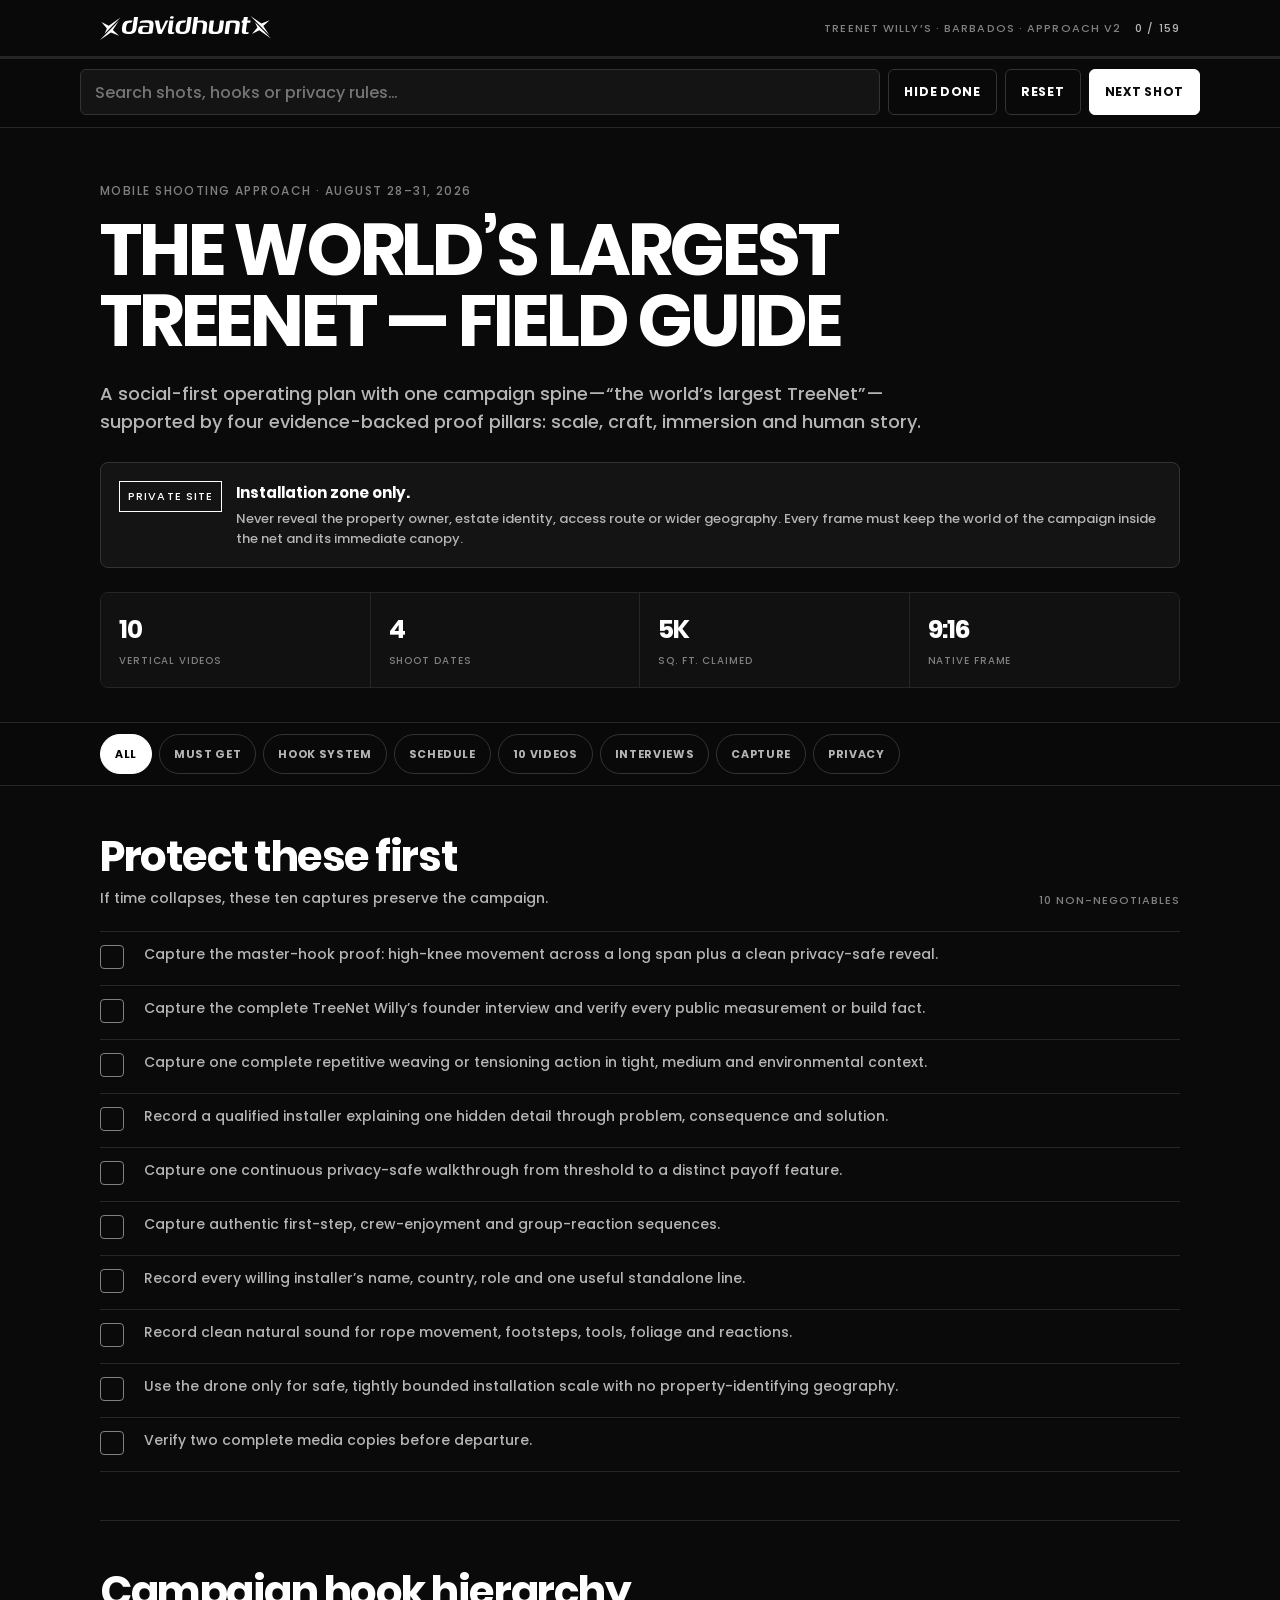
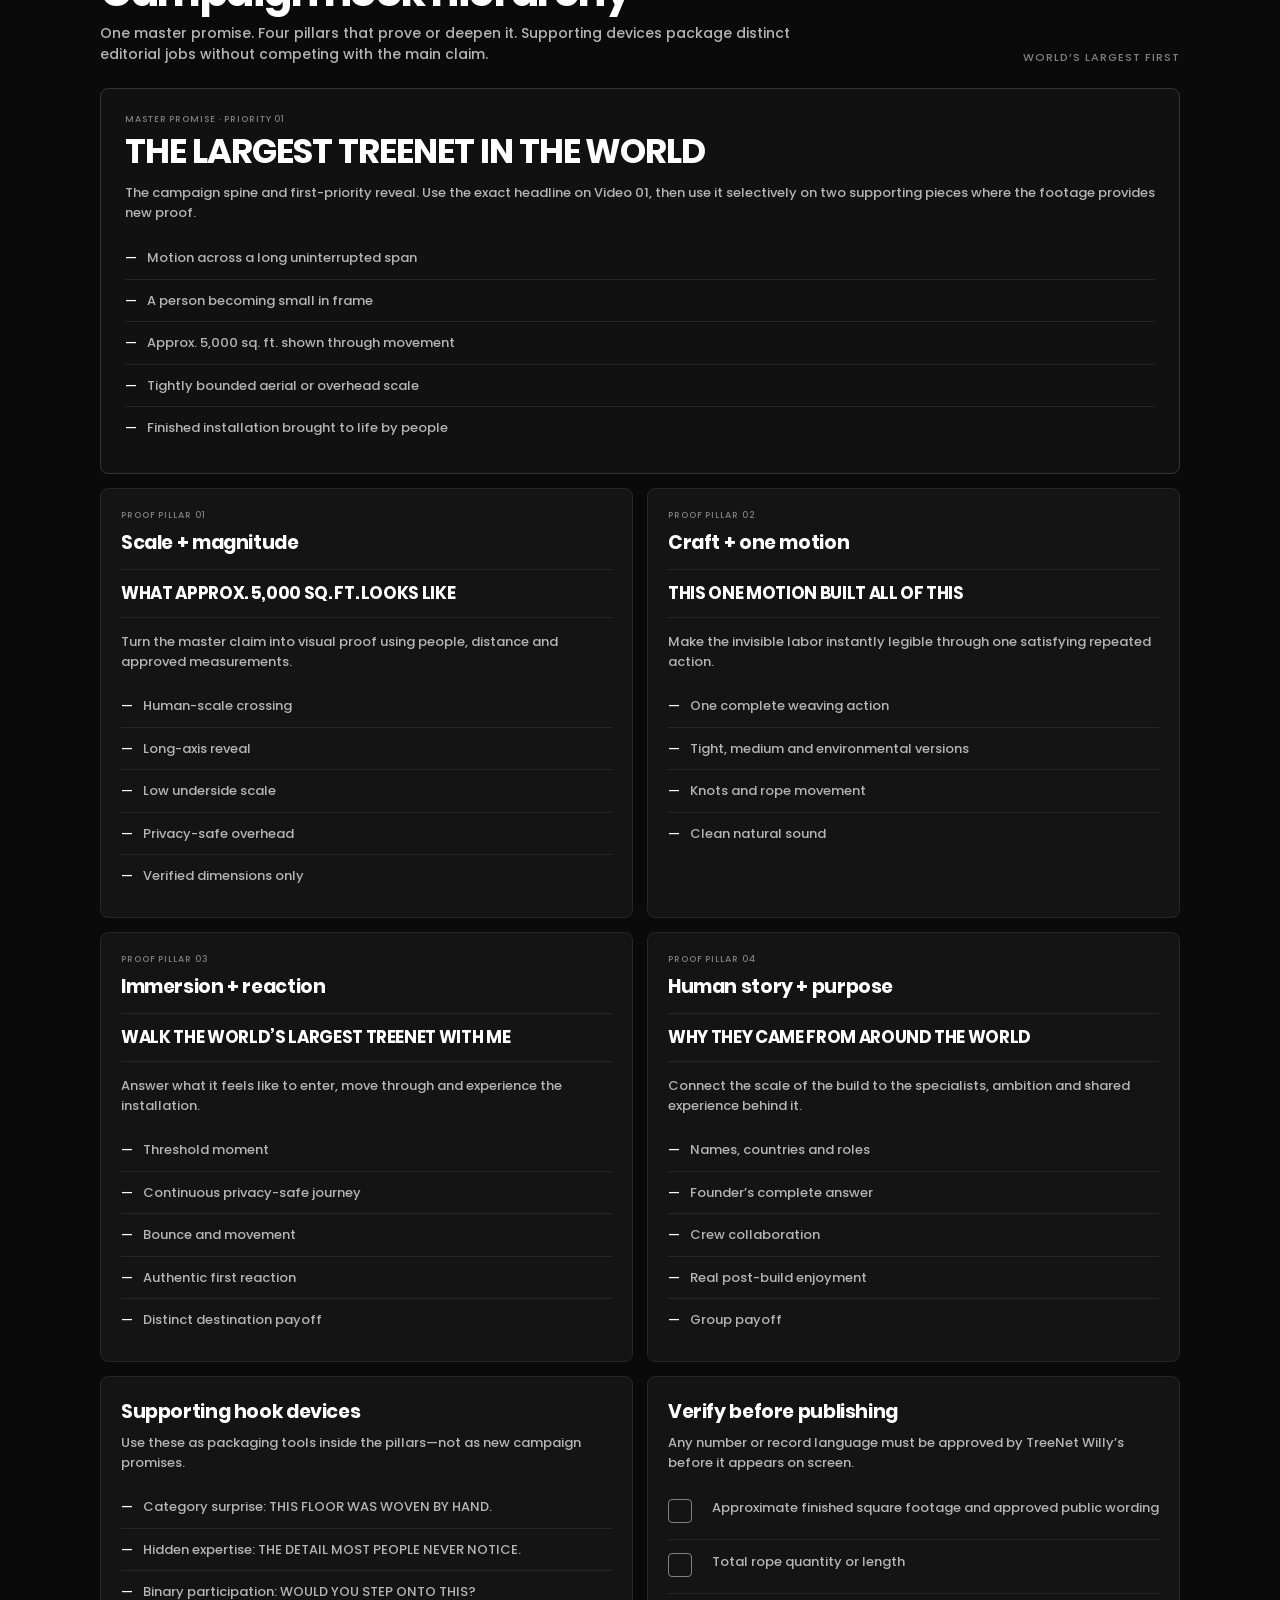
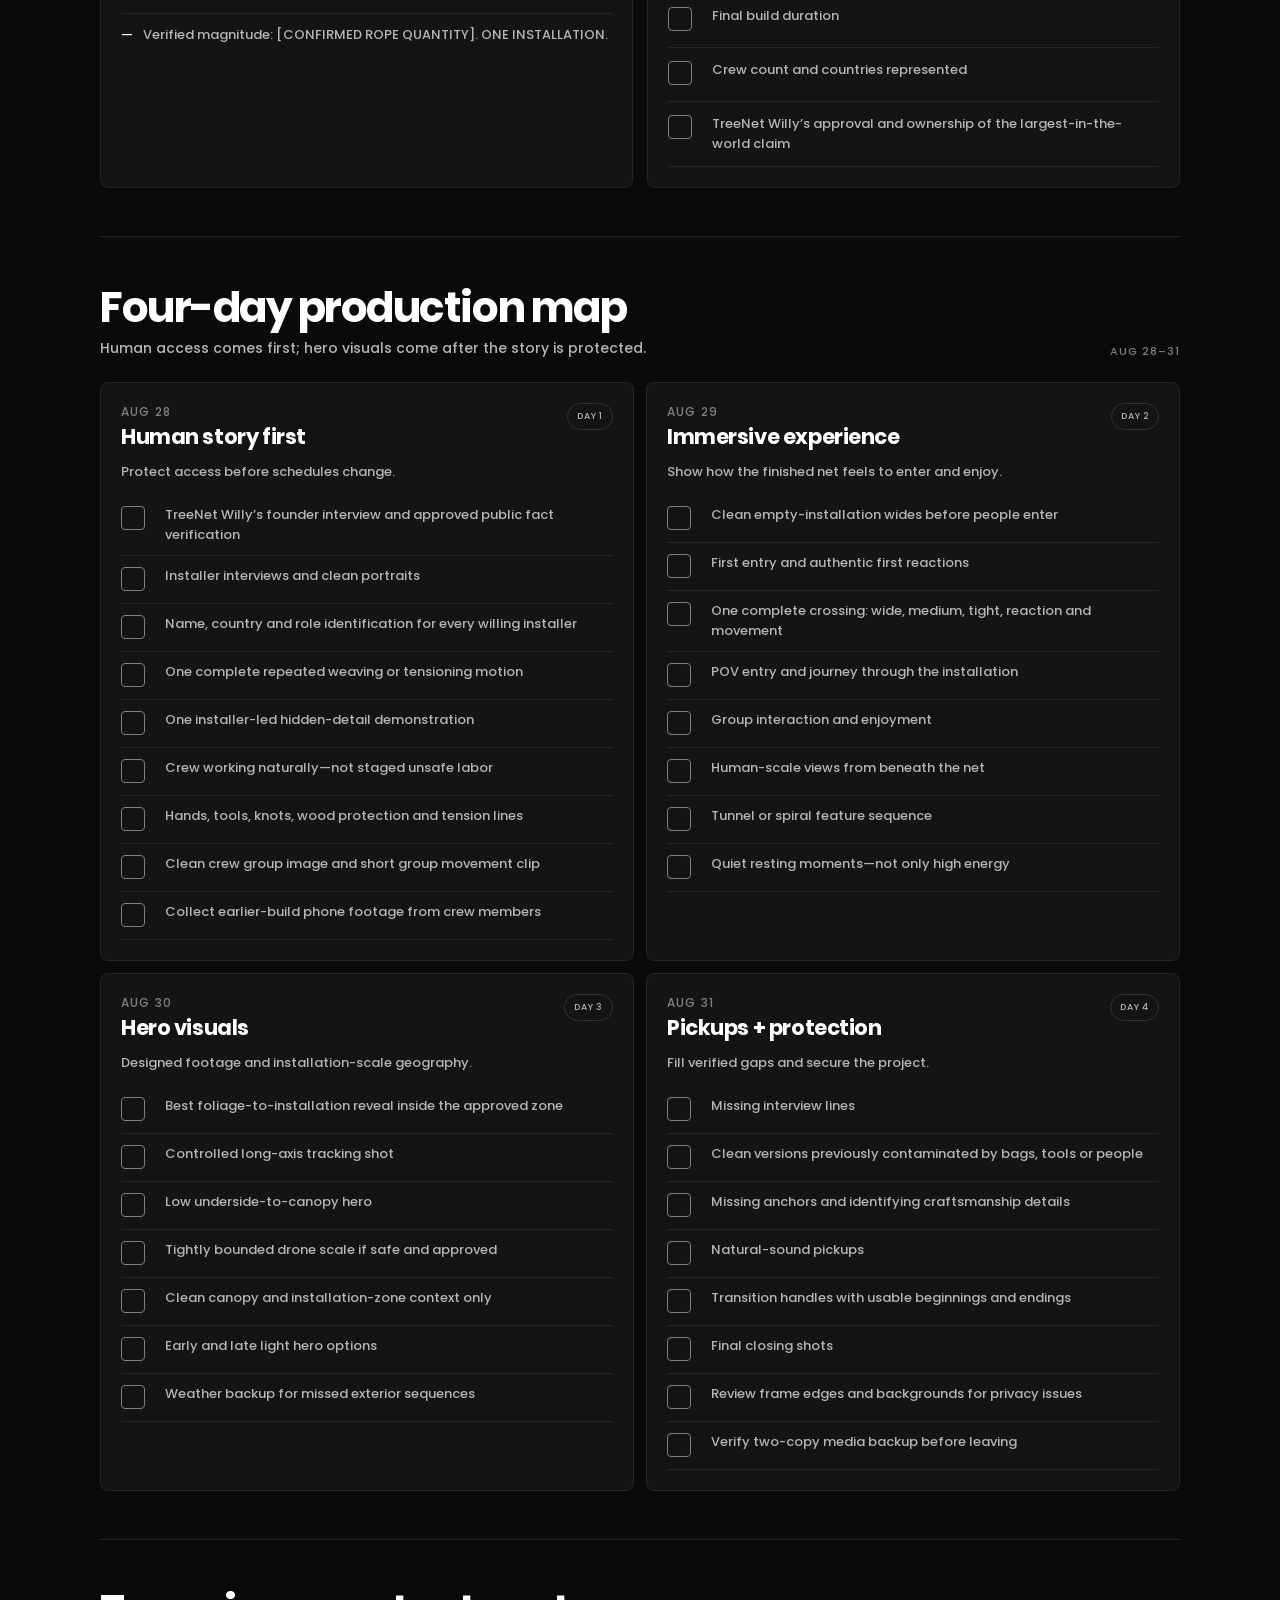
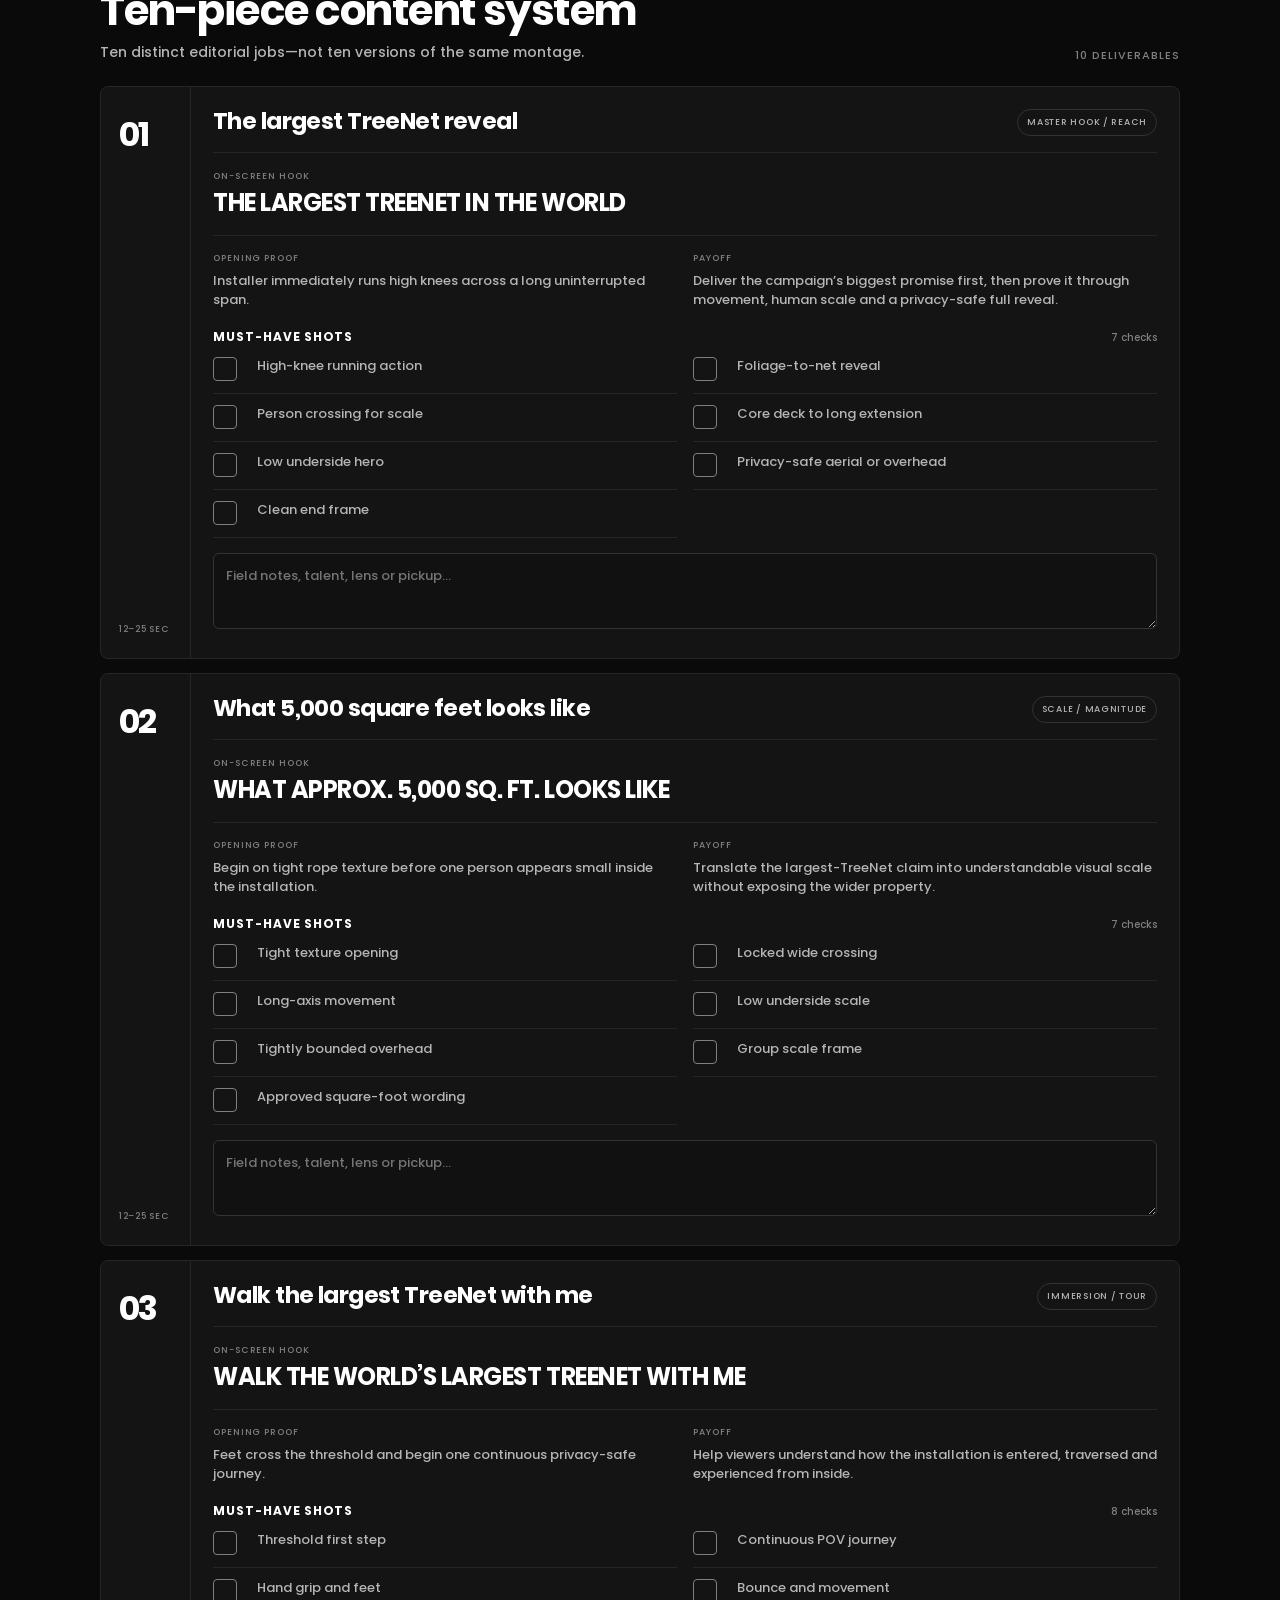
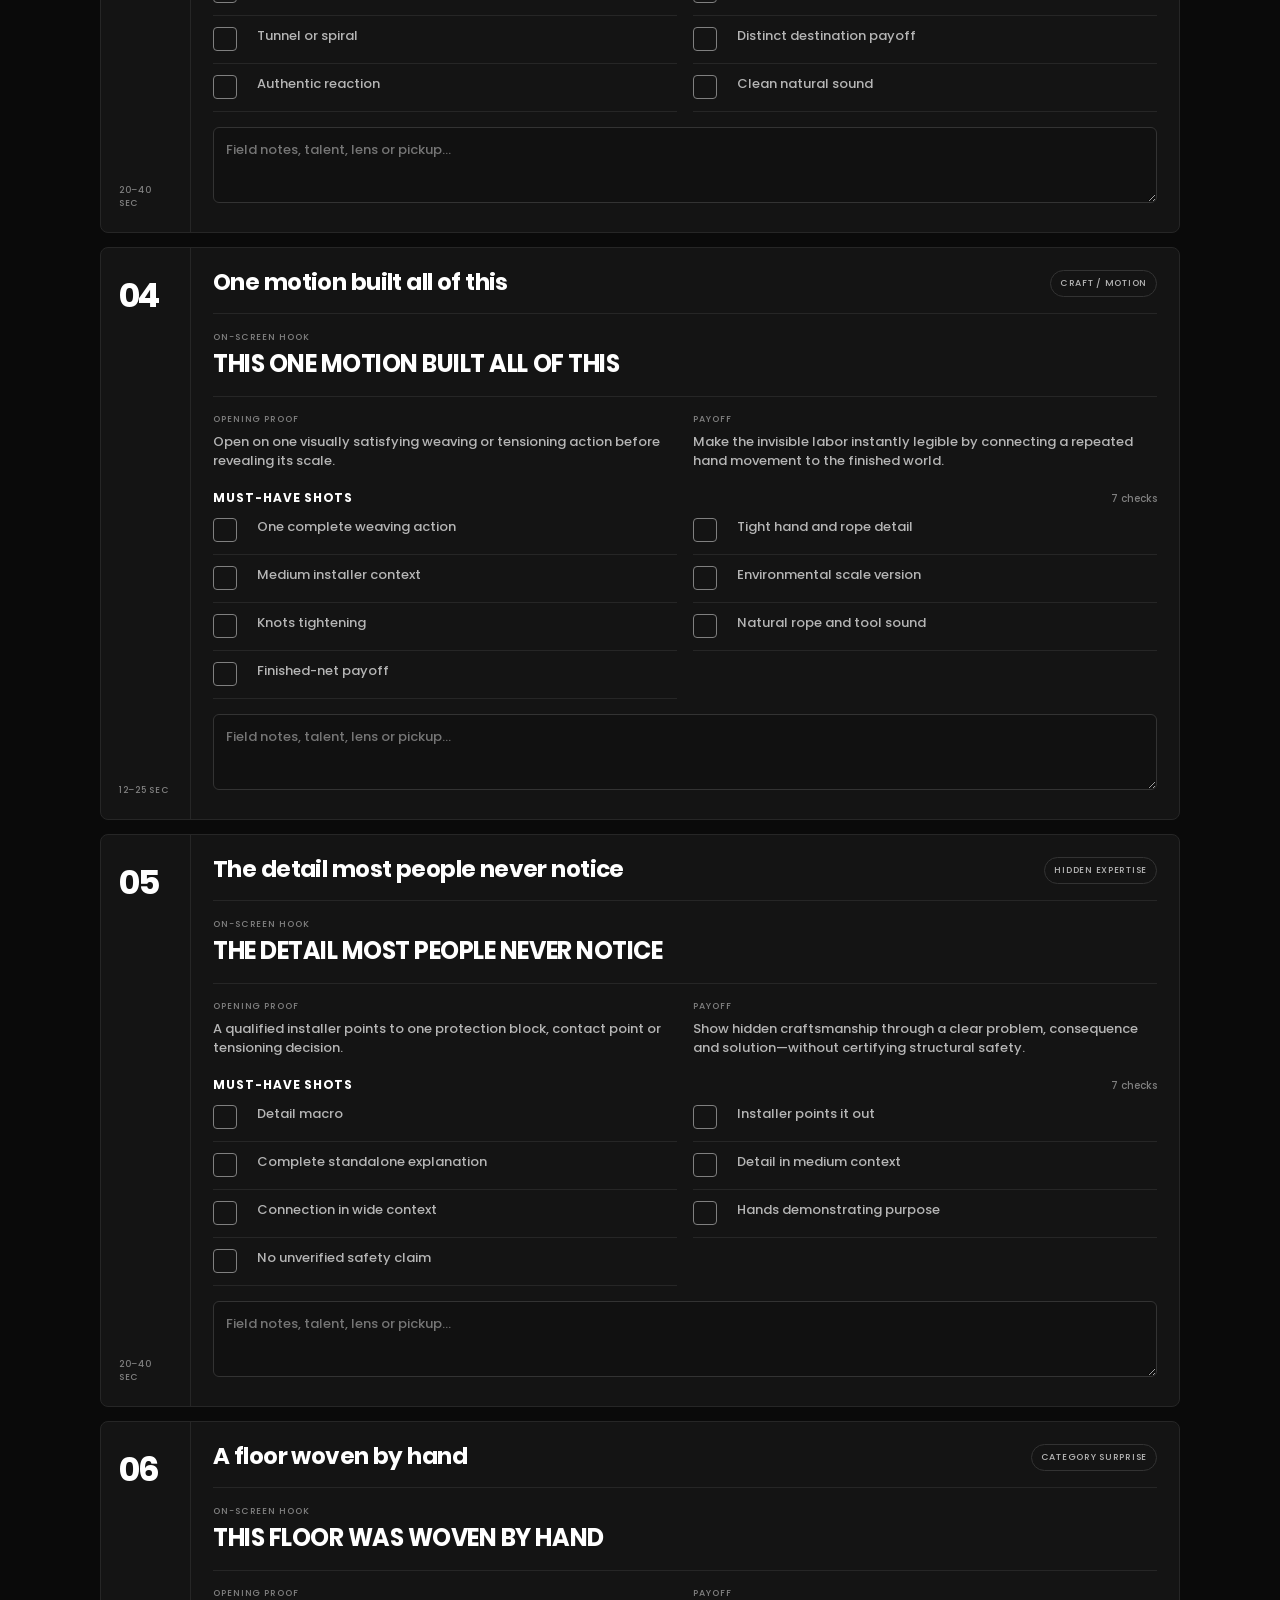
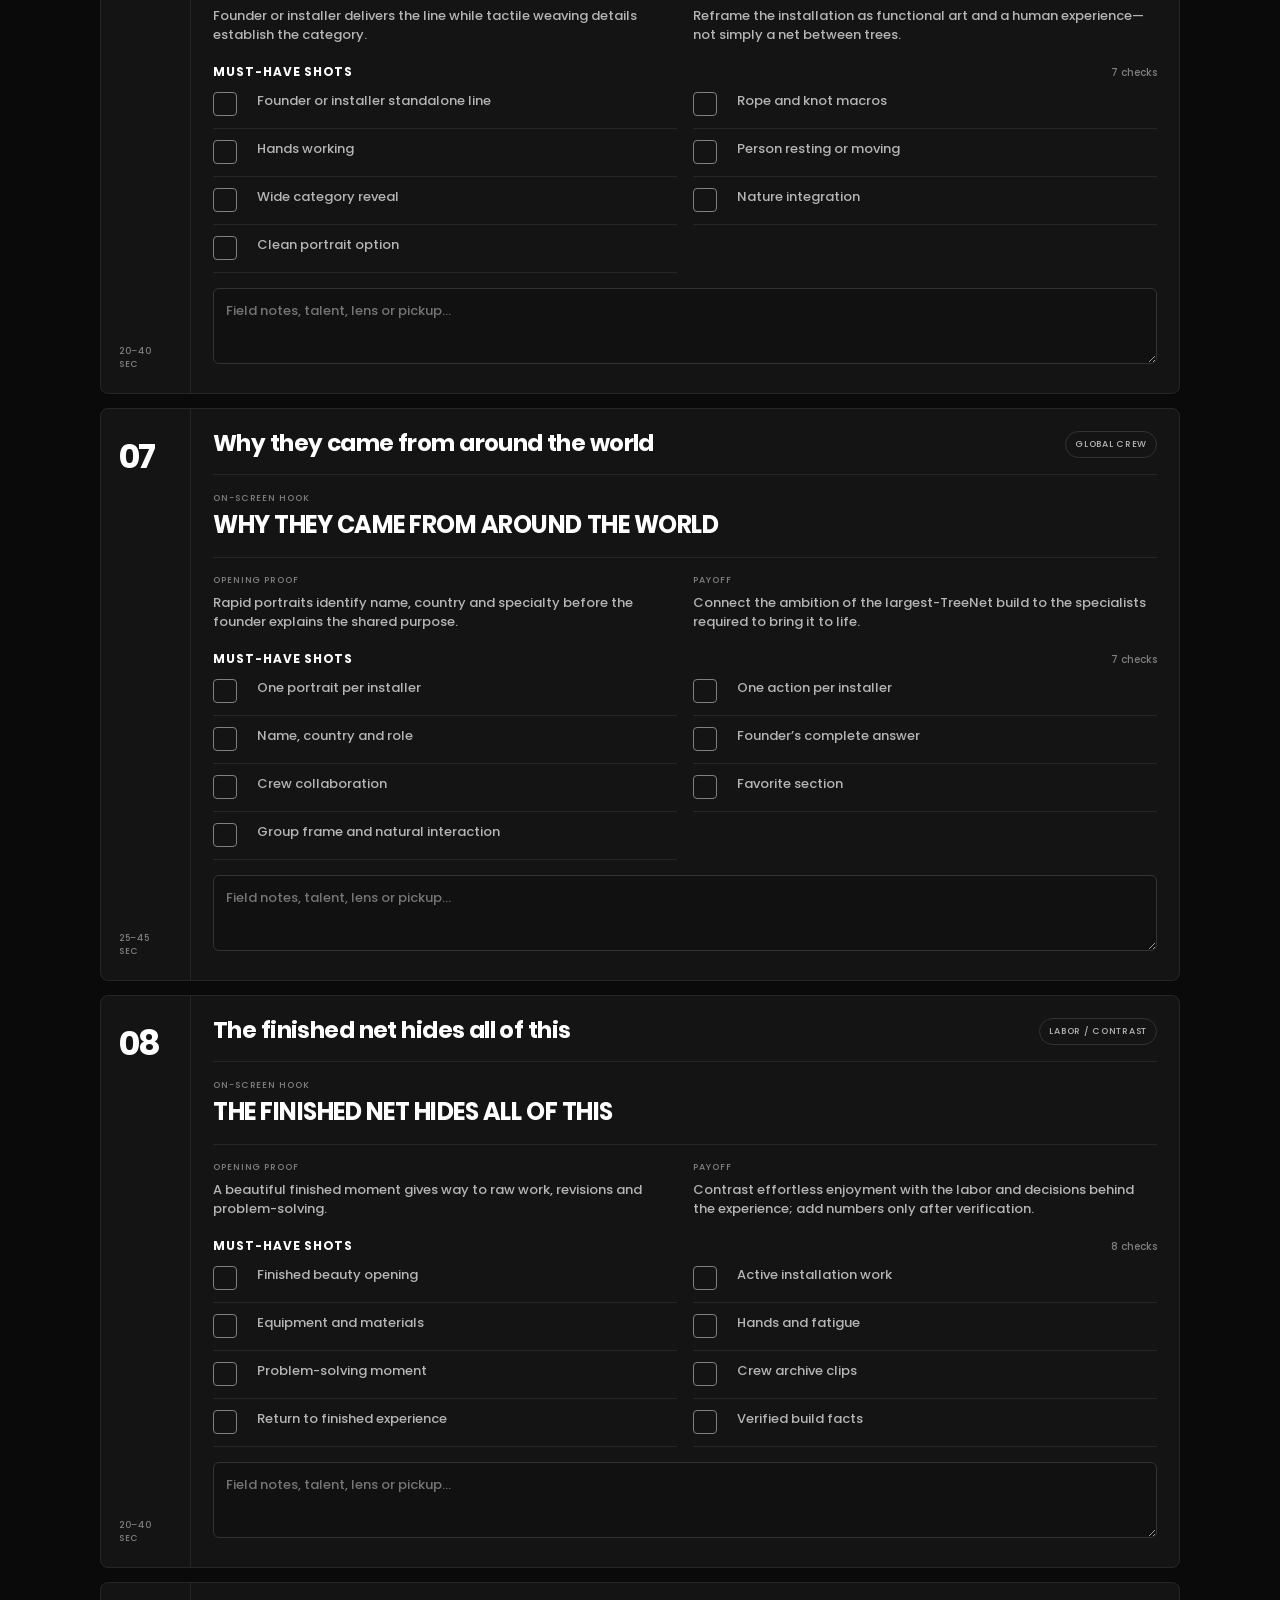
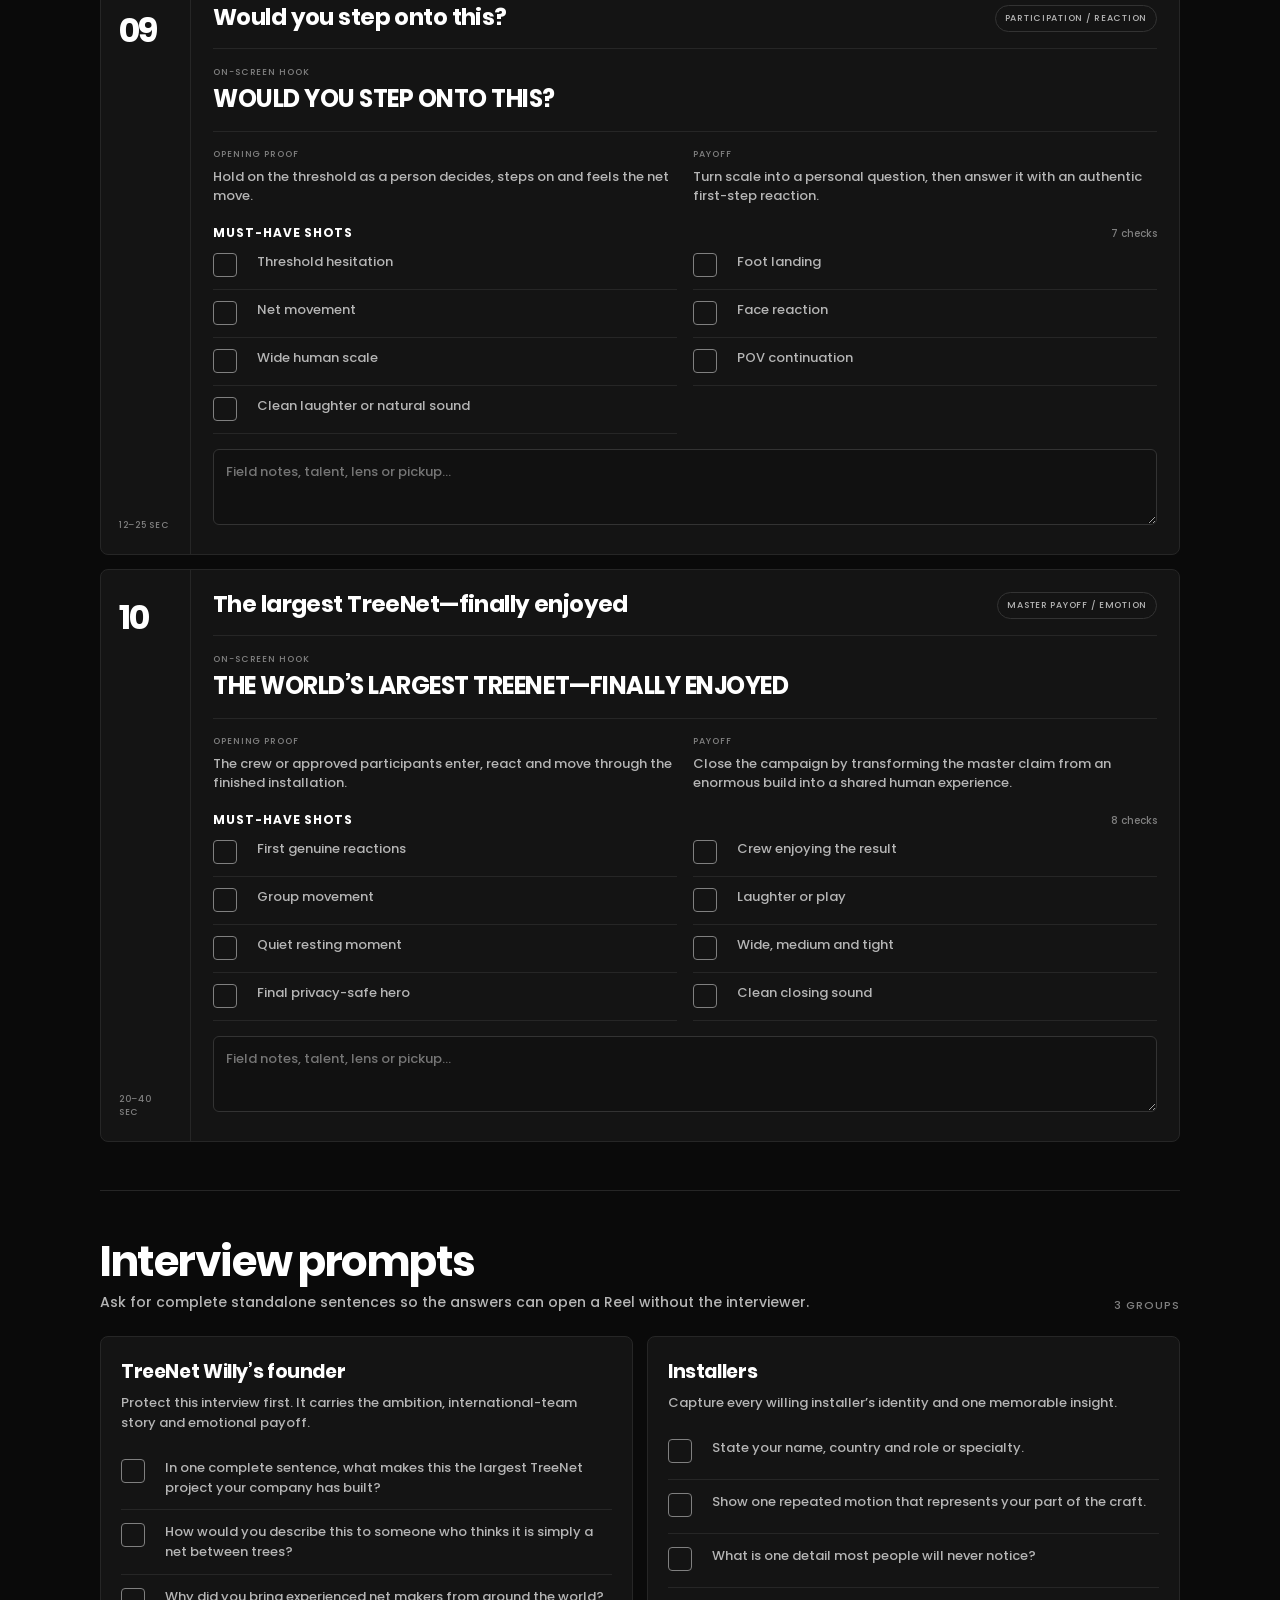
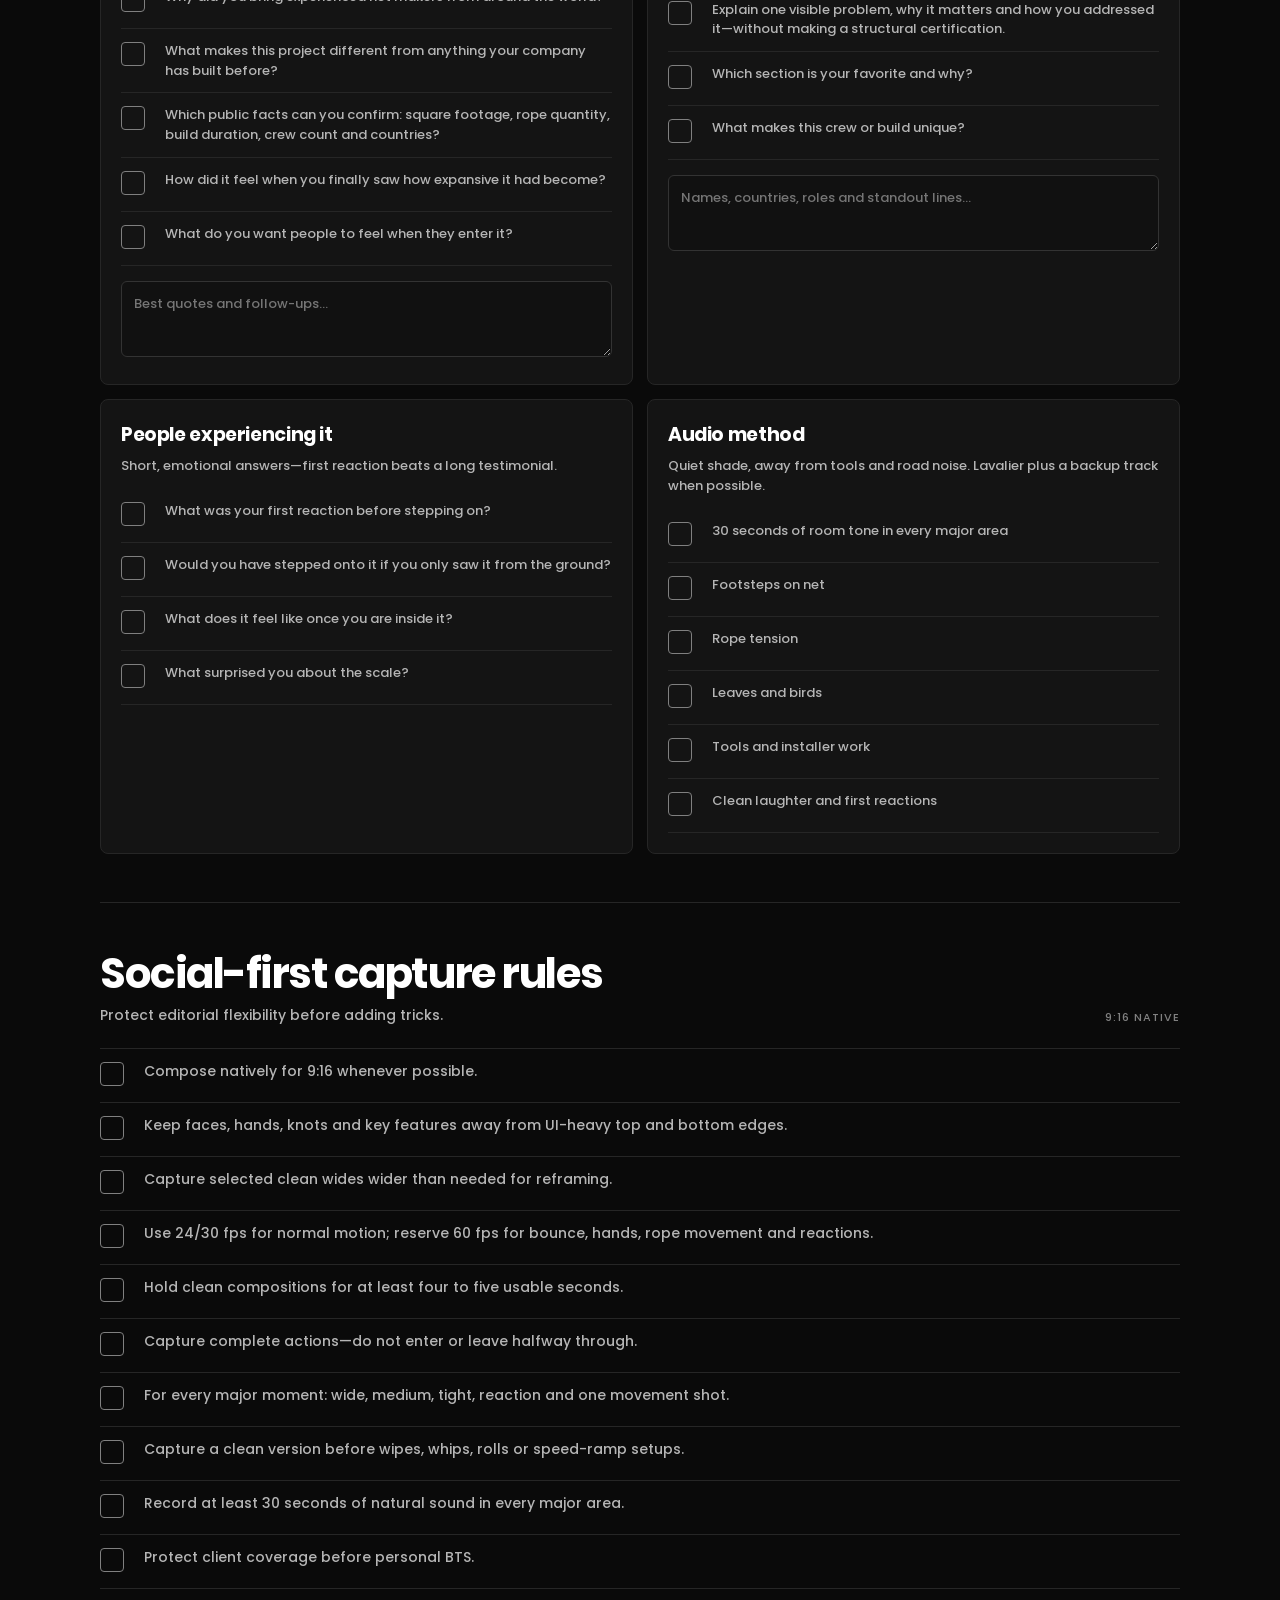
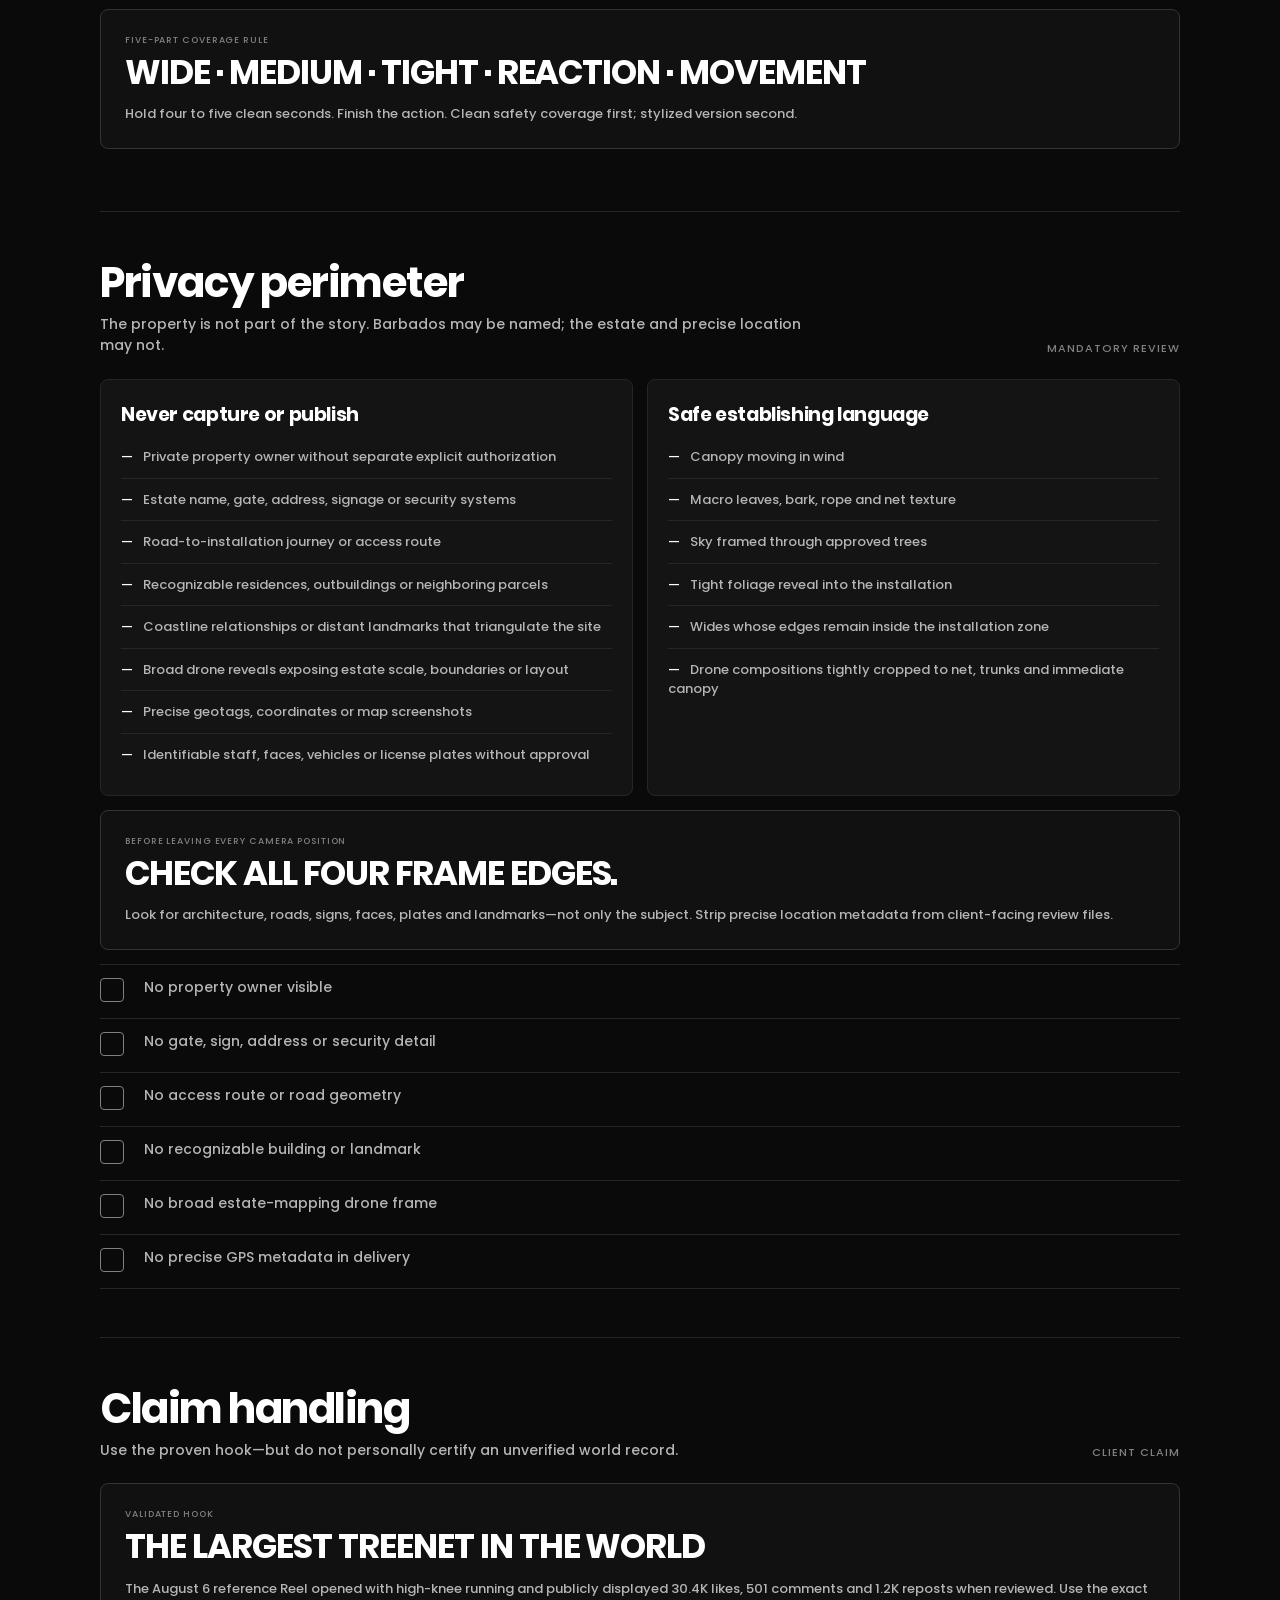
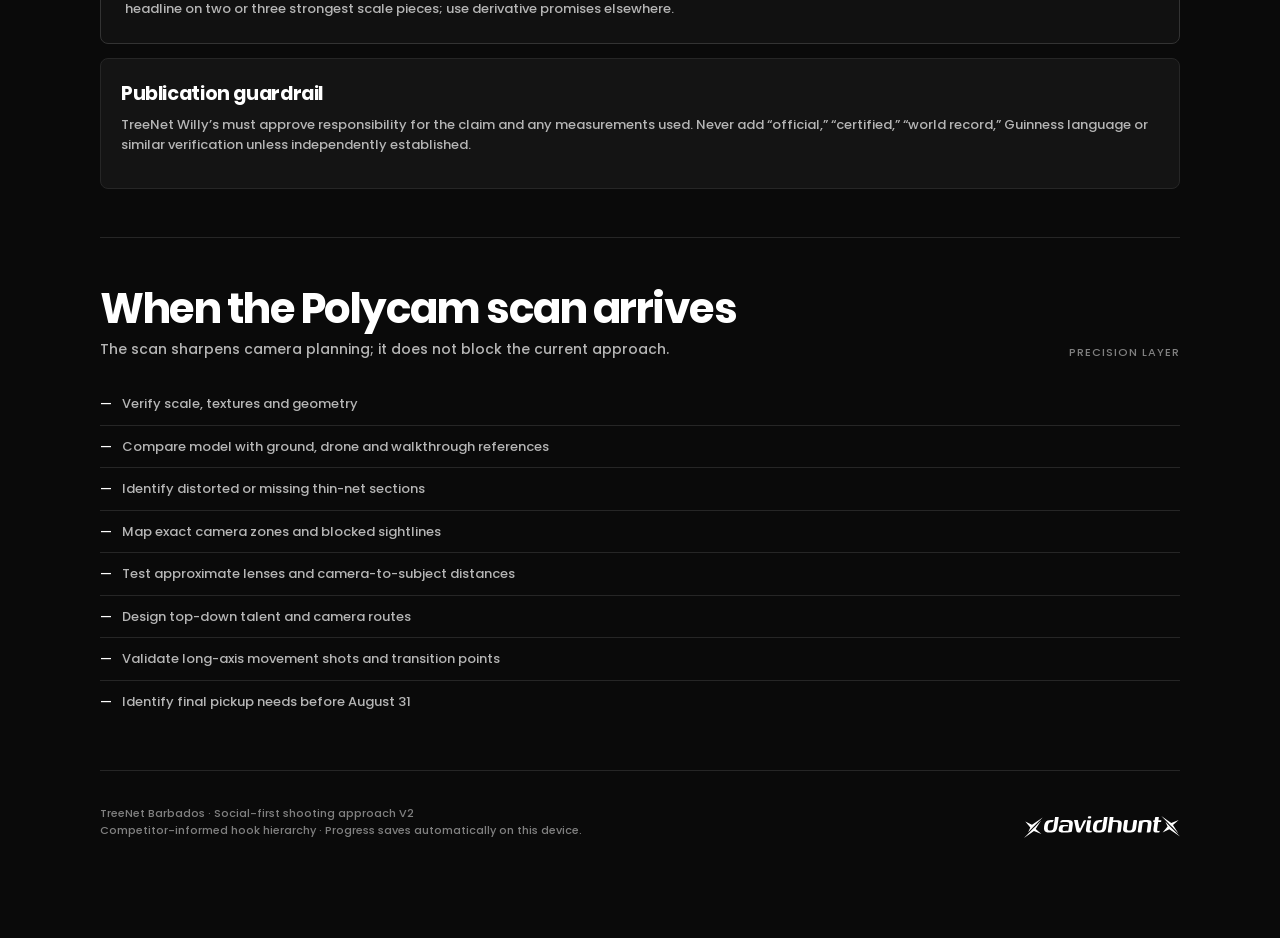
==== commit 60a14517: "Add competitor-informed hook hierarchy" ====
--- a/index.html
+++ b/index.html
@@ -33,7 +33,7 @@
 .checklist{border-top:1px solid var(--line)}.check{display:grid;grid-template-columns:34px minmax(0,1fr);gap:10px;align-items:start;min-height:54px;padding:12px 0;border-bottom:1px solid var(--line);cursor:pointer}.check input{appearance:none;width:24px;height:24px;border:1.5px solid var(--muted);border-radius:4px;margin:1px 0 0;display:grid;place-items:center}.check input:checked{background:#fff;border-color:#fff}.check input:checked:after{content:"✓";color:#000;font-size:15px;font-weight:700}.check span{color:var(--body);font-size:14px;line-height:1.52}.check.done span{text-decoration:line-through;color:var(--soft)}
 .schedulegrid{display:grid;grid-template-columns:repeat(2,minmax(0,1fr));gap:12px}.day{background:var(--surface);border:1px solid var(--line);border-radius:8px;padding:20px}.daytop{display:flex;justify-content:space-between;gap:14px;align-items:start;margin-bottom:13px}.date{font-size:12px;letter-spacing:.1em;color:var(--muted)}.day h3{font-size:21px;line-height:1.15;margin:4px 0 0;letter-spacing:-.02em}.day .purpose{color:var(--body);font-size:13px;line-height:1.5;margin:0 0 14px}.day .check{min-height:48px;padding:10px 0}.day .check span{font-size:13px}
 .videoList{display:grid;gap:14px}.video{display:grid;grid-template-columns:90px minmax(0,1fr);border:1px solid var(--line);border-radius:8px;background:var(--surface);overflow:hidden}.videonum{border-right:1px solid var(--line);padding:22px 18px;display:flex;flex-direction:column;justify-content:space-between;gap:28px}.videonum b{font-size:34px;letter-spacing:-.05em}.videonum small{font-size:9px;line-height:1.4;color:var(--muted);letter-spacing:.08em;text-transform:uppercase}.videobody{padding:22px}.videotop{display:flex;justify-content:space-between;align-items:start;gap:18px}.videotop h3{font-size:23px;line-height:1.12;letter-spacing:-.025em;margin:0}.tag{white-space:nowrap;border:1px solid var(--line2);border-radius:999px;padding:6px 9px;color:var(--body);font-size:9px;letter-spacing:.08em;text-transform:uppercase}.hook{margin:16px 0;padding:17px 0;border-top:1px solid var(--line);border-bottom:1px solid var(--line)}.hook small,.labelcap{display:block;font-size:9px;letter-spacing:.1em;text-transform:uppercase;color:var(--muted);margin-bottom:6px}.hook strong{font-size:clamp(17px,3vw,24px);line-height:1.2;letter-spacing:-.02em}.storygrid{display:grid;grid-template-columns:1fr 1fr;gap:16px;margin:16px 0}.storygrid p{margin:0;color:var(--body);font-size:13px;line-height:1.5}.shothead{display:flex;justify-content:space-between;gap:15px;align-items:end;margin-top:18px}.shothead h4{margin:0;font-size:12px;text-transform:uppercase;letter-spacing:.08em}.shothead span{color:var(--muted);font-size:10px}.shotgrid{display:grid;grid-template-columns:repeat(2,minmax(0,1fr));column-gap:16px}.video .check{min-height:48px;padding:10px 0}.video .check span{font-size:13px}.notes{width:100%;min-height:76px;resize:vertical;background:var(--canvas2);color:#fff;border:1px solid var(--line2);border-radius:6px;padding:12px;margin-top:15px;font-size:13px;line-height:1.5}.notes:focus,.search:focus{outline:2px solid #fff;outline-offset:1px}
-.twocol{display:grid;grid-template-columns:1fr 1fr;gap:14px}.panel{border:1px solid var(--line);background:var(--surface);border-radius:8px;padding:20px}.panel h3{font-size:19px;margin:0 0 7px;letter-spacing:-.02em}.panel>p{color:var(--body);font-size:13px;line-height:1.55;margin:0 0 13px}.panel .check span{font-size:13px}
+.twocol{display:grid;grid-template-columns:1fr 1fr;gap:14px}.panel{border:1px solid var(--line);background:var(--surface);border-radius:8px;padding:20px}.panel h3{font-size:19px;margin:0 0 7px;letter-spacing:-.02em}.panel>p{color:var(--body);font-size:13px;line-height:1.55;margin:0 0 13px}.panel .check span{font-size:13px}.hookline{margin:12px 0 14px;padding:13px 0;border-top:1px solid var(--line);border-bottom:1px solid var(--line);font-size:17px;font-weight:700;line-height:1.25;letter-spacing:-.02em}
 .quote{border:1px solid var(--line2);background:var(--canvas2);border-radius:8px;padding:24px;margin:0 0 14px}.quote strong{font-size:clamp(22px,4vw,34px);line-height:1.15;letter-spacing:-.03em}.quote p{color:var(--body);font-size:13px;line-height:1.55;margin:12px 0 0}.plainlist{margin:0;padding:0;list-style:none}.plainlist li{padding:11px 0;border-bottom:1px solid var(--line);color:var(--body);font-size:13px;line-height:1.5}.plainlist li:last-child{border-bottom:0}.plainlist li:before{content:"—";color:#fff;margin-right:10px}
 .footer{padding:34px 0 0;display:flex;justify-content:space-between;gap:20px;align-items:end;color:var(--muted);font-size:11px;line-height:1.5}.footer .brandlogo{height:22px}
 .empty{display:none;padding:50px 0;text-align:center;color:var(--muted)}.hide{display:none!important}.completeHidden .check.done{display:none}.completeHidden .video.done-card,.completeHidden .day.done-card{display:none}
@@ -47,7 +47,7 @@
 <a class="skip" href="#main">Skip to field guide</a>
 <header class="top">
   <div class="wrap">
-    <div class="brandrow"><img class="brandlogo" src="[data-uri]" alt="xdavidhuntx"><div class="headright"><div class="context">TreeNet Willy’s · Barbados · Approach V1</div><div class="status" id="stats">0 / 0</div></div></div>
+    <div class="brandrow"><img class="brandlogo" src="[data-uri]" alt="xdavidhuntx"><div class="headright"><div class="context">TreeNet Willy’s · Barbados · Approach V2</div><div class="status" id="stats">0 / 0</div></div></div>
   </div>
   <div class="progress"><span id="bar"></span></div>
   <div class="wrap toolbar">
@@ -61,7 +61,7 @@
   <div class="wrap">
     <div class="eyebrow">Mobile shooting approach · August 28–31, 2026</div>
     <h1>THE WORLD’S LARGEST TREENET — FIELD GUIDE</h1>
-    <p class="lead">A social-first operating plan for ten high-impact vertical videos: immersive experience first, craftsmanship second, and the international crew at the center of the human story.</p>
+    <p class="lead">A social-first operating plan with one campaign spine—“the world’s largest TreeNet”—supported by four evidence-backed proof pillars: scale, craft, immersion and human story.</p>
     <div class="privacyband"><div class="mark">Private site</div><div><strong>Installation zone only.</strong><p>Never reveal the property owner, estate identity, access route or wider geography. Every frame must keep the world of the campaign inside the net and its immediate canopy.</p></div></div>
     <div class="metrics">
       <div class="metric"><b>10</b><span>Vertical videos</span></div>
@@ -74,6 +74,7 @@
 <nav class="filters" aria-label="Field guide sections"><div class="wrap chiprow" id="chips">
   <button class="chip active" data-filter="all">All</button>
   <button class="chip" data-filter="priorities">Must get</button>
+  <button class="chip" data-filter="hooks">Hook system</button>
   <button class="chip" data-filter="schedule">Schedule</button>
   <button class="chip" data-filter="videos">10 videos</button>
   <button class="chip" data-filter="interviews">Interviews</button>
@@ -82,24 +83,35 @@
 </div></nav>
 <main id="main"><div class="wrap" id="content"></div><div class="wrap empty" id="empty">No matching shots or notes.</div></main>
 <script>
-const DATA={"priorities": ["Capture the complete TreeNet Willy’s founder interview.", "Record every willing installer’s name, country, role and one useful standalone line.", "Capture one clean, privacy-safe full-installation reveal.", "Capture one complete human journey through the net: wide, medium, tight, reaction and movement.", "Capture one group enjoyment sequence with genuine reactions.", "Document tree protection, knots, hands, tools and craftsmanship.", "Record clean natural sound in every major area.", "Capture a clean ending shot with no property-identifying background.", "Use the drone only for safe, tightly bounded installation scale.", "Verify two complete media copies before departure."], "schedule": [{"date": "AUG 28", "title": "Human story first", "priority": "Protect access before schedules change.", "tasks": ["TreeNet Willy’s founder interview", "Installer interviews and clean portraits", "Name, country and role identification for every willing installer", "Crew working naturally—not staged unsafe labor", "Hands, tools, knots, wood protection and tension lines", "Clean crew group image and short group movement clip", "Collect earlier-build phone footage from crew members"]}, {"date": "AUG 29", "title": "Immersive experience", "priority": "Show how the finished net feels to enter and enjoy.", "tasks": ["Clean empty-installation wides before people enter", "First entry and authentic first reactions", "One complete crossing: wide, medium, tight, reaction and movement", "POV entry and journey through the installation", "Group interaction and enjoyment", "Human-scale views from beneath the net", "Tunnel or spiral feature sequence", "Quiet resting moments—not only high energy"]}, {"date": "AUG 30", "title": "Hero visuals", "priority": "Designed footage and installation-scale geography.", "tasks": ["Best foliage-to-installation reveal inside the approved zone", "Controlled long-axis tracking shot", "Low underside-to-canopy hero", "Tightly bounded drone scale if safe and approved", "Clean canopy and installation-zone context only", "Early and late light hero options", "Weather backup for missed exterior sequences"]}, {"date": "AUG 31", "title": "Pickups + protection", "priority": "Fill verified gaps and secure the project.", "tasks": ["Missing interview lines", "Clean versions previously contaminated by bags, tools or people", "Missing anchors and identifying craftsmanship details", "Natural-sound pickups", "Transition handles with usable beginnings and endings", "Final closing shots", "Review frame edges and backgrounds for privacy issues", "Verify two-copy media backup before leaving"]}], "videos": [{"number": "01", "title": "The largest TreeNet reveal", "duration": "12–25 SEC", "type": "REACH / REVEAL", "hook": "THE LARGEST TREENET IN THE WORLD", "opening": "Installer immediately runs high knees across a long span.", "payoff": "A more cinematic reveal that proves scale without exposing the wider property.", "shots": ["High-knee running action", "Foliage reveal", "Person crossing for scale", "Core deck", "Long extension", "Privacy-safe drone context"]}, {"number": "02", "title": "What it feels like", "duration": "12–25 SEC", "type": "IMMERSION", "hook": "POV: you step onto the world’s largest TreeNet…", "opening": "Feet land on the net or camera crosses the threshold.", "payoff": "A first-person journey that makes viewers feel the bounce, height and movement.", "shots": ["Feet landing", "Hand grip", "POV walk", "Net bounce", "Tunnel or spiral", "Authentic reaction", "Clean natural sound"]}, {"number": "03", "title": "Bigger than it looks", "duration": "12–25 SEC", "type": "SCALE PROOF", "hook": "You don’t understand the scale until someone steps onto it…", "opening": "Tight net texture before a person appears small in a locked wide.", "payoff": "Human scale makes the 5,000-square-foot installation understandable without overexplaining.", "shots": ["Locked wide crossing", "Low underside angle", "Overhead human-scale frame", "Long uninterrupted span", "Group wide"]}, {"number": "04", "title": "Built around living trees", "duration": "20–40 SEC", "type": "CRAFT / EDUCATION", "hook": "How do you build this around living trees?", "opening": "Wood protection blocks and tension lines before the wider connection is revealed.", "payoff": "An installer explains integration with the trees without making unverified engineering claims.", "shots": ["Anchor close-up", "Anchor medium", "Anchor wide", "Bark and wood protection", "Rope direction", "Installer explanation"]}, {"number": "05", "title": "The details holding it together", "duration": "20–40 SEC", "type": "CRAFT / DETAIL", "hook": "The details holding the world’s largest TreeNet together…", "opening": "Fast tactile sequence of knots, rope, hands and protective wood.", "payoff": "Reveal the precision and invisible labor behind the finished experience.", "shots": ["Hands working", "Knots tightening", "Tools in use", "Material texture", "Protection blocks", "Before-and-after detail", "Installer soundbite"]}, {"number": "06", "title": "A crew from around the world", "duration": "25–45 SEC", "type": "HUMAN STORY", "hook": "The team behind the world’s largest TreeNet…", "opening": "Rapid portraits labeled with name, country and specialty.", "payoff": "Show why this build required an international team of specialized weavers.", "shots": ["One portrait per installer", "One action shot per installer", "Name and country", "Role or specialty", "Favorite section", "Group frame"]}, {"number": "07", "title": "Why bring everyone to Barbados?", "duration": "25–45 SEC", "type": "FOUNDER STORY", "hook": "Why fly expert net makers from around the world to Barbados?", "opening": "TreeNet Willy’s founder answers in one complete standalone sentence.", "payoff": "Connect the company’s ambition to the crew, effort and finished installation.", "shots": ["Founder interview", "Founder with crew", "Installation cutaways", "Crew collaboration", "Completed-build reaction", "Clean room tone"]}, {"number": "08", "title": "The work behind the experience", "duration": "20–40 SEC", "type": "BUILD STORY", "hook": "It took an international crew eight weeks to build this…", "opening": "Beautiful finished moment interrupted by raw construction detail.", "payoff": "Contrast effortless enjoyment with the time, revisions and labor behind it.", "shots": ["Active installation work", "Equipment and materials", "Hands and fatigue", "Problem-solving", "Crew collaboration", "Earlier-build archive clips", "Finished contrast"]}, {"number": "09", "title": "From ground to canopy", "duration": "12–25 SEC", "type": "GEOGRAPHY", "hook": "From the ground, you still can’t see where it ends…", "opening": "Begin beneath the net and rise into tightly framed aerial scale.", "payoff": "Connect detail to geography without mapping the estate.", "shots": ["Underside low angle", "Controlled tilt or rise", "Tight high oblique", "Straight-down net frame", "Immediate canopy only", "No roads or buildings"]}, {"number": "10", "title": "Made to be enjoyed", "duration": "20–40 SEC", "type": "EMOTIONAL FINALE", "hook": "The world’s largest TreeNet is finally ready to enjoy…", "opening": "Immediate human reaction, laughter, movement or first step.", "payoff": "The installation transforms from an enormous build into a shared experience.", "shots": ["First reactions", "Group movement", "Laughter or play", "Quiet resting moment", "Wide, medium and tight", "Reaction coverage", "Final hero"]}], "founderQuestions": ["What made you want to build this installation here?", "Why did you bring experienced net makers from around the world?", "What makes this project different from anything your company has built before?", "What was the hardest part of making this work around the existing trees?", "How did it feel when you finally saw how expansive it had become?", "What do you want people to feel when they enter it?"], "installerQuestions": ["State your name, country and role or specialty.", "What was the hardest part of this installation?", "What is one detail most people will never notice?", "Which section is your favorite and why?", "What makes this crew or build unique?"], "experienceQuestions": ["What was your first reaction?", "What does it feel like once you are inside it?", "What surprised you about the scale?"], "captureRules": ["Compose natively for 9:16 whenever possible.", "Keep faces, hands, knots and key features away from UI-heavy top and bottom edges.", "Capture selected clean wides wider than needed for reframing.", "Use 24/30 fps for normal motion; reserve 60 fps for bounce, hands, rope movement and reactions.", "Hold clean compositions for at least four to five usable seconds.", "Capture complete actions—do not enter or leave halfway through.", "For every major moment: wide, medium, tight, reaction and one movement shot.", "Capture a clean version before wipes, whips, rolls or speed-ramp setups.", "Record at least 30 seconds of natural sound in every major area.", "Protect client coverage before personal BTS."], "privacyNever": ["Private property owner without separate explicit authorization", "Estate name, gate, address, signage or security systems", "Road-to-installation journey or access route", "Recognizable residences, outbuildings or neighboring parcels", "Coastline relationships or distant landmarks that triangulate the site", "Broad drone reveals exposing estate scale, boundaries or layout", "Precise geotags, coordinates or map screenshots", "Identifiable staff, faces, vehicles or license plates without approval"], "privacySafe": ["Canopy moving in wind", "Macro leaves, bark, rope and net texture", "Sky framed through approved trees", "Tight foliage reveal into the installation", "Wides whose edges remain inside the installation zone", "Drone compositions tightly cropped to net, trunks and immediate canopy"]};
-const STORE='dh-treenet-barbados-field-guide-v1';
+const DATA={"priorities": ["Capture the master-hook proof: high-knee movement across a long span plus a clean privacy-safe reveal.", "Capture the complete TreeNet Willy’s founder interview and verify every public measurement or build fact.", "Capture one complete repetitive weaving or tensioning action in tight, medium and environmental context.", "Record a qualified installer explaining one hidden detail through problem, consequence and solution.", "Capture one continuous privacy-safe walkthrough from threshold to a distinct payoff feature.", "Capture authentic first-step, crew-enjoyment and group-reaction sequences.", "Record every willing installer’s name, country, role and one useful standalone line.", "Record clean natural sound for rope movement, footsteps, tools, foliage and reactions.", "Use the drone only for safe, tightly bounded installation scale with no property-identifying geography.", "Verify two complete media copies before departure."], "masterHook": {"hook": "THE LARGEST TREENET IN THE WORLD", "role": "The campaign spine and first-priority reveal. Use the exact headline on Video 01, then use it selectively on two supporting pieces where the footage provides new proof.", "proof": ["Motion across a long uninterrupted span", "A person becoming small in frame", "Approx. 5,000 sq. ft. shown through movement", "Tightly bounded aerial or overhead scale", "Finished installation brought to life by people"]}, "hookPillars": [{"number": "01", "title": "Scale + magnitude", "hook": "WHAT APPROX. 5,000 SQ. FT. LOOKS LIKE", "purpose": "Turn the master claim into visual proof using people, distance and approved measurements.", "proof": ["Human-scale crossing", "Long-axis reveal", "Low underside scale", "Privacy-safe overhead", "Verified dimensions only"]}, {"number": "02", "title": "Craft + one motion", "hook": "THIS ONE MOTION BUILT ALL OF THIS", "purpose": "Make the invisible labor instantly legible through one satisfying repeated action.", "proof": ["One complete weaving action", "Tight, medium and environmental versions", "Knots and rope movement", "Clean natural sound"]}, {"number": "03", "title": "Immersion + reaction", "hook": "WALK THE WORLD’S LARGEST TREENET WITH ME", "purpose": "Answer what it feels like to enter, move through and experience the installation.", "proof": ["Threshold moment", "Continuous privacy-safe journey", "Bounce and movement", "Authentic first reaction", "Distinct destination payoff"]}, {"number": "04", "title": "Human story + purpose", "hook": "WHY THEY CAME FROM AROUND THE WORLD", "purpose": "Connect the scale of the build to the specialists, ambition and shared experience behind it.", "proof": ["Names, countries and roles", "Founder’s complete answer", "Crew collaboration", "Real post-build enjoyment", "Group payoff"]}], "hookDevices": ["Category surprise: THIS FLOOR WAS WOVEN BY HAND.", "Hidden expertise: THE DETAIL MOST PEOPLE NEVER NOTICE.", "Binary participation: WOULD YOU STEP ONTO THIS?", "Verified magnitude: [CONFIRMED ROPE QUANTITY]. ONE INSTALLATION."], "factsToVerify": ["Approximate finished square footage and approved public wording", "Total rope quantity or length", "Final build duration", "Crew count and countries represented", "TreeNet Willy’s approval and ownership of the largest-in-the-world claim"], "schedule": [{"date": "AUG 28", "title": "Human story first", "priority": "Protect access before schedules change.", "tasks": ["TreeNet Willy’s founder interview and approved public fact verification", "Installer interviews and clean portraits", "Name, country and role identification for every willing installer", "One complete repeated weaving or tensioning motion", "One installer-led hidden-detail demonstration", "Crew working naturally—not staged unsafe labor", "Hands, tools, knots, wood protection and tension lines", "Clean crew group image and short group movement clip", "Collect earlier-build phone footage from crew members"]}, {"date": "AUG 29", "title": "Immersive experience", "priority": "Show how the finished net feels to enter and enjoy.", "tasks": ["Clean empty-installation wides before people enter", "First entry and authentic first reactions", "One complete crossing: wide, medium, tight, reaction and movement", "POV entry and journey through the installation", "Group interaction and enjoyment", "Human-scale views from beneath the net", "Tunnel or spiral feature sequence", "Quiet resting moments—not only high energy"]}, {"date": "AUG 30", "title": "Hero visuals", "priority": "Designed footage and installation-scale geography.", "tasks": ["Best foliage-to-installation reveal inside the approved zone", "Controlled long-axis tracking shot", "Low underside-to-canopy hero", "Tightly bounded drone scale if safe and approved", "Clean canopy and installation-zone context only", "Early and late light hero options", "Weather backup for missed exterior sequences"]}, {"date": "AUG 31", "title": "Pickups + protection", "priority": "Fill verified gaps and secure the project.", "tasks": ["Missing interview lines", "Clean versions previously contaminated by bags, tools or people", "Missing anchors and identifying craftsmanship details", "Natural-sound pickups", "Transition handles with usable beginnings and endings", "Final closing shots", "Review frame edges and backgrounds for privacy issues", "Verify two-copy media backup before leaving"]}], "videos": [{"number": "01", "title": "The largest TreeNet reveal", "duration": "12–25 SEC", "type": "MASTER HOOK / REACH", "hook": "THE LARGEST TREENET IN THE WORLD", "opening": "Installer immediately runs high knees across a long uninterrupted span.", "payoff": "Deliver the campaign’s biggest promise first, then prove it through movement, human scale and a privacy-safe full reveal.", "shots": ["High-knee running action", "Foliage-to-net reveal", "Person crossing for scale", "Core deck to long extension", "Low underside hero", "Privacy-safe aerial or overhead", "Clean end frame"]}, {"number": "02", "title": "What 5,000 square feet looks like", "duration": "12–25 SEC", "type": "SCALE / MAGNITUDE", "hook": "WHAT APPROX. 5,000 SQ. FT. LOOKS LIKE", "opening": "Begin on tight rope texture before one person appears small inside the installation.", "payoff": "Translate the largest-TreeNet claim into understandable visual scale without exposing the wider property.", "shots": ["Tight texture opening", "Locked wide crossing", "Long-axis movement", "Low underside scale", "Tightly bounded overhead", "Group scale frame", "Approved square-foot wording"]}, {"number": "03", "title": "Walk the largest TreeNet with me", "duration": "20–40 SEC", "type": "IMMERSION / TOUR", "hook": "WALK THE WORLD’S LARGEST TREENET WITH ME", "opening": "Feet cross the threshold and begin one continuous privacy-safe journey.", "payoff": "Help viewers understand how the installation is entered, traversed and experienced from inside.", "shots": ["Threshold first step", "Continuous POV journey", "Hand grip and feet", "Bounce and movement", "Tunnel or spiral", "Distinct destination payoff", "Authentic reaction", "Clean natural sound"]}, {"number": "04", "title": "One motion built all of this", "duration": "12–25 SEC", "type": "CRAFT / MOTION", "hook": "THIS ONE MOTION BUILT ALL OF THIS", "opening": "Open on one visually satisfying weaving or tensioning action before revealing its scale.", "payoff": "Make the invisible labor instantly legible by connecting a repeated hand movement to the finished world.", "shots": ["One complete weaving action", "Tight hand and rope detail", "Medium installer context", "Environmental scale version", "Knots tightening", "Natural rope and tool sound", "Finished-net payoff"]}, {"number": "05", "title": "The detail most people never notice", "duration": "20–40 SEC", "type": "HIDDEN EXPERTISE", "hook": "THE DETAIL MOST PEOPLE NEVER NOTICE", "opening": "A qualified installer points to one protection block, contact point or tensioning decision.", "payoff": "Show hidden craftsmanship through a clear problem, consequence and solution—without certifying structural safety.", "shots": ["Detail macro", "Installer points it out", "Complete standalone explanation", "Detail in medium context", "Connection in wide context", "Hands demonstrating purpose", "No unverified safety claim"]}, {"number": "06", "title": "A floor woven by hand", "duration": "20–40 SEC", "type": "CATEGORY SURPRISE", "hook": "THIS FLOOR WAS WOVEN BY HAND", "opening": "Founder or installer delivers the line while tactile weaving details establish the category.", "payoff": "Reframe the installation as functional art and a human experience—not simply a net between trees.", "shots": ["Founder or installer standalone line", "Rope and knot macros", "Hands working", "Person resting or moving", "Wide category reveal", "Nature integration", "Clean portrait option"]}, {"number": "07", "title": "Why they came from around the world", "duration": "25–45 SEC", "type": "GLOBAL CREW", "hook": "WHY THEY CAME FROM AROUND THE WORLD", "opening": "Rapid portraits identify name, country and specialty before the founder explains the shared purpose.", "payoff": "Connect the ambition of the largest-TreeNet build to the specialists required to bring it to life.", "shots": ["One portrait per installer", "One action per installer", "Name, country and role", "Founder’s complete answer", "Crew collaboration", "Favorite section", "Group frame and natural interaction"]}, {"number": "08", "title": "The finished net hides all of this", "duration": "20–40 SEC", "type": "LABOR / CONTRAST", "hook": "THE FINISHED NET HIDES ALL OF THIS", "opening": "A beautiful finished moment gives way to raw work, revisions and problem-solving.", "payoff": "Contrast effortless enjoyment with the labor and decisions behind the experience; add numbers only after verification.", "shots": ["Finished beauty opening", "Active installation work", "Equipment and materials", "Hands and fatigue", "Problem-solving moment", "Crew archive clips", "Return to finished experience", "Verified build facts"]}, {"number": "09", "title": "Would you step onto this?", "duration": "12–25 SEC", "type": "PARTICIPATION / REACTION", "hook": "WOULD YOU STEP ONTO THIS?", "opening": "Hold on the threshold as a person decides, steps on and feels the net move.", "payoff": "Turn scale into a personal question, then answer it with an authentic first-step reaction.", "shots": ["Threshold hesitation", "Foot landing", "Net movement", "Face reaction", "Wide human scale", "POV continuation", "Clean laughter or natural sound"]}, {"number": "10", "title": "The largest TreeNet—finally enjoyed", "duration": "20–40 SEC", "type": "MASTER PAYOFF / EMOTION", "hook": "THE WORLD’S LARGEST TREENET—FINALLY ENJOYED", "opening": "The crew or approved participants enter, react and move through the finished installation.", "payoff": "Close the campaign by transforming the master claim from an enormous build into a shared human experience.", "shots": ["First genuine reactions", "Crew enjoying the result", "Group movement", "Laughter or play", "Quiet resting moment", "Wide, medium and tight", "Final privacy-safe hero", "Clean closing sound"]}], "founderQuestions": ["In one complete sentence, what makes this the largest TreeNet project your company has built?", "How would you describe this to someone who thinks it is simply a net between trees?", "Why did you bring experienced net makers from around the world?", "What makes this project different from anything your company has built before?", "Which public facts can you confirm: square footage, rope quantity, build duration, crew count and countries?", "How did it feel when you finally saw how expansive it had become?", "What do you want people to feel when they enter it?"], "installerQuestions": ["State your name, country and role or specialty.", "Show one repeated motion that represents your part of the craft.", "What is one detail most people will never notice?", "Explain one visible problem, why it matters and how you addressed it—without making a structural certification.", "Which section is your favorite and why?", "What makes this crew or build unique?"], "experienceQuestions": ["What was your first reaction before stepping on?", "Would you have stepped onto it if you only saw it from the ground?", "What does it feel like once you are inside it?", "What surprised you about the scale?"], "captureRules": ["Compose natively for 9:16 whenever possible.", "Keep faces, hands, knots and key features away from UI-heavy top and bottom edges.", "Capture selected clean wides wider than needed for reframing.", "Use 24/30 fps for normal motion; reserve 60 fps for bounce, hands, rope movement and reactions.", "Hold clean compositions for at least four to five usable seconds.", "Capture complete actions—do not enter or leave halfway through.", "For every major moment: wide, medium, tight, reaction and one movement shot.", "Capture a clean version before wipes, whips, rolls or speed-ramp setups.", "Record at least 30 seconds of natural sound in every major area.", "Protect client coverage before personal BTS."], "privacyNever": ["Private property owner without separate explicit authorization", "Estate name, gate, address, signage or security systems", "Road-to-installation journey or access route", "Recognizable residences, outbuildings or neighboring parcels", "Coastline relationships or distant landmarks that triangulate the site", "Broad drone reveals exposing estate scale, boundaries or layout", "Precise geotags, coordinates or map screenshots", "Identifiable staff, faces, vehicles or license plates without approval"], "privacySafe": ["Canopy moving in wind", "Macro leaves, bark, rope and net texture", "Sky framed through approved trees", "Tight foliage reveal into the installation", "Wides whose edges remain inside the installation zone", "Drone compositions tightly cropped to net, trunks and immediate canopy"]};
+const STORE='dh-treenet-barbados-field-guide-v2';
+const LEGACY_STORE='dh-treenet-barbados-field-guide-v1';
 let state={checks:{},notes:{},hideDone:false};
-try{state={...state,...JSON.parse(localStorage.getItem(STORE)||'{}')}}catch(e){}
+try{
+ const current=localStorage.getItem(STORE);
+ if(current){state={...state,...JSON.parse(current)}}
+ else{
+  const legacy=JSON.parse(localStorage.getItem(LEGACY_STORE)||'{}');
+  state.checks=Object.fromEntries(Object.entries(legacy.checks||{}).filter(([k])=>!k.startsWith('video-')));
+  state.notes=Object.fromEntries(Object.entries(legacy.notes||{}).filter(([k])=>!k.startsWith('video-')));
+  state.hideDone=!!legacy.hideDone;
+ }
+}catch(e){}
 const content=document.getElementById('content');
 const esc=s=>String(s).replace(/[&<>"']/g,c=>({'&':'&amp;','<':'&lt;','>':'&gt;','"':'&quot;',"'":'&#039;'}[c]));
 const checkbox=(id,text)=>`<label class="check ${state.checks[id]?'done':''}" data-search="${esc(text.toLowerCase())}"><input type="checkbox" data-id="${esc(id)}" ${state.checks[id]?'checked':''}><span>${esc(text)}</span></label>`;
 const groupHead=(title,desc,count='')=>`<div class="grouphead"><div><h2>${esc(title)}</h2><p>${esc(desc)}</p></div>${count?`<span class="count">${esc(count)}</span>`:''}</div>`;
 let html='';
 html+=`<section class="group" data-kind="priorities" id="priorities">${groupHead('Protect these first','If time collapses, these ten captures preserve the campaign.','10 non-negotiables')}<div class="checklist">${DATA.priorities.map((x,i)=>checkbox(`priority-${i}`,x)).join('')}</div></section>`;
+html+=`<section class="group" data-kind="hooks" id="hook-system">${groupHead('Campaign hook hierarchy','One master promise. Four pillars that prove or deepen it. Supporting devices package distinct editorial jobs without competing with the main claim.','World’s largest first')}<div class="quote"><span class="labelcap">Master promise · Priority 01</span><strong>${esc(DATA.masterHook.hook)}</strong><p>${esc(DATA.masterHook.role)}</p><ul class="plainlist" style="margin-top:14px">${DATA.masterHook.proof.map(x=>`<li>${esc(x)}</li>`).join('')}</ul></div><div class="twocol">${DATA.hookPillars.map(p=>`<article class="panel" data-search="${esc((p.title+' '+p.hook+' '+p.purpose+' '+p.proof.join(' ')).toLowerCase())}"><span class="labelcap">Proof pillar ${esc(p.number)}</span><h3>${esc(p.title)}</h3><div class="hookline">${esc(p.hook)}</div><p>${esc(p.purpose)}</p><ul class="plainlist">${p.proof.map(x=>`<li>${esc(x)}</li>`).join('')}</ul></article>`).join('')}</div><div class="twocol" style="margin-top:14px"><article class="panel"><h3>Supporting hook devices</h3><p>Use these as packaging tools inside the pillars—not as new campaign promises.</p><ul class="plainlist">${DATA.hookDevices.map(x=>`<li>${esc(x)}</li>`).join('')}</ul></article><article class="panel"><h3>Verify before publishing</h3><p>Any number or record language must be approved by TreeNet Willy’s before it appears on screen.</p>${DATA.factsToVerify.map((x,i)=>checkbox(`fact-${i}`,x)).join('')}</article></div></section>`;
 html+=`<section class="group" data-kind="schedule" id="schedule">${groupHead('Four-day production map','Human access comes first; hero visuals come after the story is protected.','Aug 28–31')}<div class="schedulegrid">${DATA.schedule.map((d,di)=>`<article class="day" data-search="${esc((d.date+' '+d.title+' '+d.priority+' '+d.tasks.join(' ')).toLowerCase())}"><div class="daytop"><div><div class="date">${esc(d.date)}</div><h3>${esc(d.title)}</h3></div><span class="tag">DAY ${di+1}</span></div><p class="purpose">${esc(d.priority)}</p>${d.tasks.map((x,i)=>checkbox(`day-${di}-${i}`,x)).join('')}</article>`).join('')}</div></section>`;
 html+=`<section class="group" data-kind="videos" id="videos">${groupHead('Ten-piece content system','Ten distinct editorial jobs—not ten versions of the same montage.','10 deliverables')}<div class="videoList">${DATA.videos.map((v,vi)=>`<article class="video" data-search="${esc((v.number+' '+v.title+' '+v.type+' '+v.hook+' '+v.opening+' '+v.payoff+' '+v.shots.join(' ')).toLowerCase())}"><div class="videonum"><b>${esc(v.number)}</b><small>${esc(v.duration)}</small></div><div class="videobody"><div class="videotop"><h3>${esc(v.title)}</h3><span class="tag">${esc(v.type)}</span></div><div class="hook"><small>On-screen hook</small><strong>${esc(v.hook)}</strong></div><div class="storygrid"><div><span class="labelcap">Opening proof</span><p>${esc(v.opening)}</p></div><div><span class="labelcap">Payoff</span><p>${esc(v.payoff)}</p></div></div><div class="shothead"><h4>Must-have shots</h4><span>${v.shots.length} checks</span></div><div class="shotgrid">${v.shots.map((x,i)=>checkbox(`video-${vi}-${i}`,x)).join('')}</div><textarea class="notes" data-note="video-${vi}" placeholder="Field notes, talent, lens or pickup…">${esc(state.notes[`video-${vi}`]||'')}</textarea></div></article>`).join('')}</div></section>`;
 html+=`<section class="group" data-kind="interviews" id="interviews">${groupHead('Interview prompts','Ask for complete standalone sentences so the answers can open a Reel without the interviewer.','3 groups')}<div class="twocol"><article class="panel"><h3>TreeNet Willy’s founder</h3><p>Protect this interview first. It carries the ambition, international-team story and emotional payoff.</p>${DATA.founderQuestions.map((x,i)=>checkbox(`founder-${i}`,x)).join('')}<textarea class="notes" data-note="founder" placeholder="Best quotes and follow-ups…">${esc(state.notes.founder||'')}</textarea></article><article class="panel"><h3>Installers</h3><p>Capture every willing installer’s identity and one memorable insight.</p>${DATA.installerQuestions.map((x,i)=>checkbox(`installer-${i}`,x)).join('')}<textarea class="notes" data-note="installer" placeholder="Names, countries, roles and standout lines…">${esc(state.notes.installer||'')}</textarea></article><article class="panel"><h3>People experiencing it</h3><p>Short, emotional answers—first reaction beats a long testimonial.</p>${DATA.experienceQuestions.map((x,i)=>checkbox(`experience-${i}`,x)).join('')}</article><article class="panel"><h3>Audio method</h3><p>Quiet shade, away from tools and road noise. Lavalier plus a backup track when possible.</p>${['30 seconds of room tone in every major area','Footsteps on net','Rope tension','Leaves and birds','Tools and installer work','Clean laughter and first reactions'].map((x,i)=>checkbox(`audio-${i}`,x)).join('')}</article></div></section>`;
 html+=`<section class="group" data-kind="capture" id="capture">${groupHead('Social-first capture rules','Protect editorial flexibility before adding tricks.','9:16 native')}<div class="checklist">${DATA.captureRules.map((x,i)=>checkbox(`capture-${i}`,x)).join('')}</div><div class="quote" style="margin-top:20px"><span class="labelcap">Five-part coverage rule</span><strong>WIDE · MEDIUM · TIGHT · REACTION · MOVEMENT</strong><p>Hold four to five clean seconds. Finish the action. Clean safety coverage first; stylized version second.</p></div></section>`;
 html+=`<section class="group" data-kind="privacy" id="privacy">${groupHead('Privacy perimeter','The property is not part of the story. Barbados may be named; the estate and precise location may not.','Mandatory review')}<div class="twocol"><article class="panel"><h3>Never capture or publish</h3><ul class="plainlist">${DATA.privacyNever.map(x=>`<li>${esc(x)}</li>`).join('')}</ul></article><article class="panel"><h3>Safe establishing language</h3><ul class="plainlist">${DATA.privacySafe.map(x=>`<li>${esc(x)}</li>`).join('')}</ul></article></div><div class="quote" style="margin-top:14px"><span class="labelcap">Before leaving every camera position</span><strong>CHECK ALL FOUR FRAME EDGES.</strong><p>Look for architecture, roads, signs, faces, plates and landmarks—not only the subject. Strip precise location metadata from client-facing review files.</p></div><div class="checklist">${['No property owner visible','No gate, sign, address or security detail','No access route or road geometry','No recognizable building or landmark','No broad estate-mapping drone frame','No precise GPS metadata in delivery'].map((x,i)=>checkbox(`privacy-${i}`,x)).join('')}</div></section>`;
 html+=`<section class="group" data-kind="capture" id="claim">${groupHead('Claim handling','Use the proven hook—but do not personally certify an unverified world record.','Client claim')}<div class="quote"><span class="labelcap">Validated hook</span><strong>THE LARGEST TREENET IN THE WORLD</strong><p>The August 6 reference Reel opened with high-knee running and publicly displayed 30.4K likes, 501 comments and 1.2K reposts when reviewed. Use the exact headline on two or three strongest scale pieces; use derivative promises elsewhere.</p></div><div class="panel"><h3>Publication guardrail</h3><p>TreeNet Willy’s must approve responsibility for the claim and any measurements used. Never add “official,” “certified,” “world record,” Guinness language or similar verification unless independently established.</p></div></section>`;
-html+=`<section class="group" data-kind="capture" id="scan">${groupHead('When the Polycam scan arrives','The scan sharpens V2; it does not block V1.','Precision layer')}<ul class="plainlist">${['Verify scale, textures and geometry','Compare model with ground, drone and walkthrough references','Identify distorted or missing thin-net sections','Map exact camera zones and blocked sightlines','Test approximate lenses and camera-to-subject distances','Design top-down talent and camera routes','Validate long-axis movement shots and transition points','Identify final pickup needs before August 31'].map(x=>`<li>${esc(x)}</li>`).join('')}</ul></section>`;
-html+=`<footer class="footer"><div>TreeNet Barbados · Social-first shooting approach V1<br>Progress saves automatically on this device.</div><img class="brandlogo" src="[data-uri]" alt="xdavidhuntx"></footer>`;
+html+=`<section class="group" data-kind="capture" id="scan">${groupHead('When the Polycam scan arrives','The scan sharpens camera planning; it does not block the current approach.','Precision layer')}<ul class="plainlist">${['Verify scale, textures and geometry','Compare model with ground, drone and walkthrough references','Identify distorted or missing thin-net sections','Map exact camera zones and blocked sightlines','Test approximate lenses and camera-to-subject distances','Design top-down talent and camera routes','Validate long-axis movement shots and transition points','Identify final pickup needs before August 31'].map(x=>`<li>${esc(x)}</li>`).join('')}</ul></section>`;
+html+=`<footer class="footer"><div>TreeNet Barbados · Social-first shooting approach V2<br>Competitor-informed hook hierarchy · Progress saves automatically on this device.</div><img class="brandlogo" src="[data-uri]" alt="xdavidhuntx"></footer>`;
 content.innerHTML=html;
 
 const save=()=>localStorage.setItem(STORE,JSON.stringify(state));
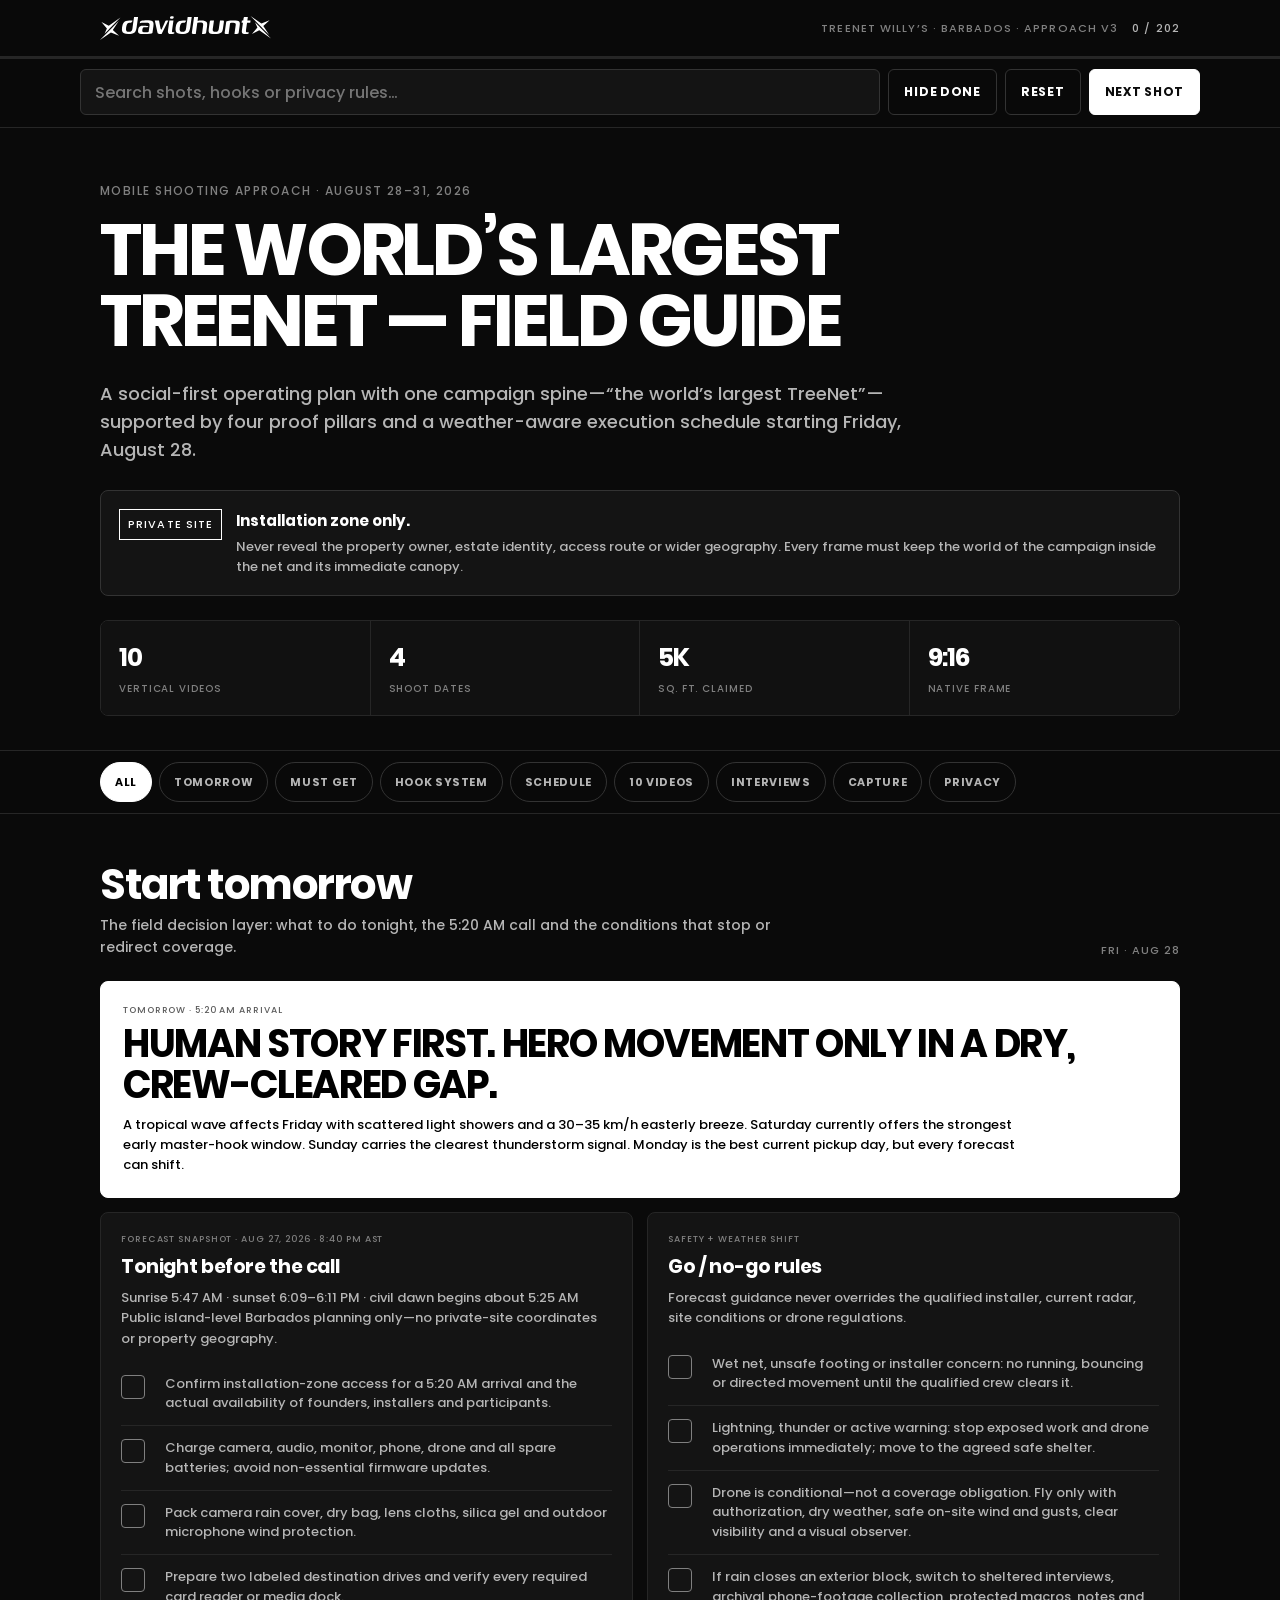
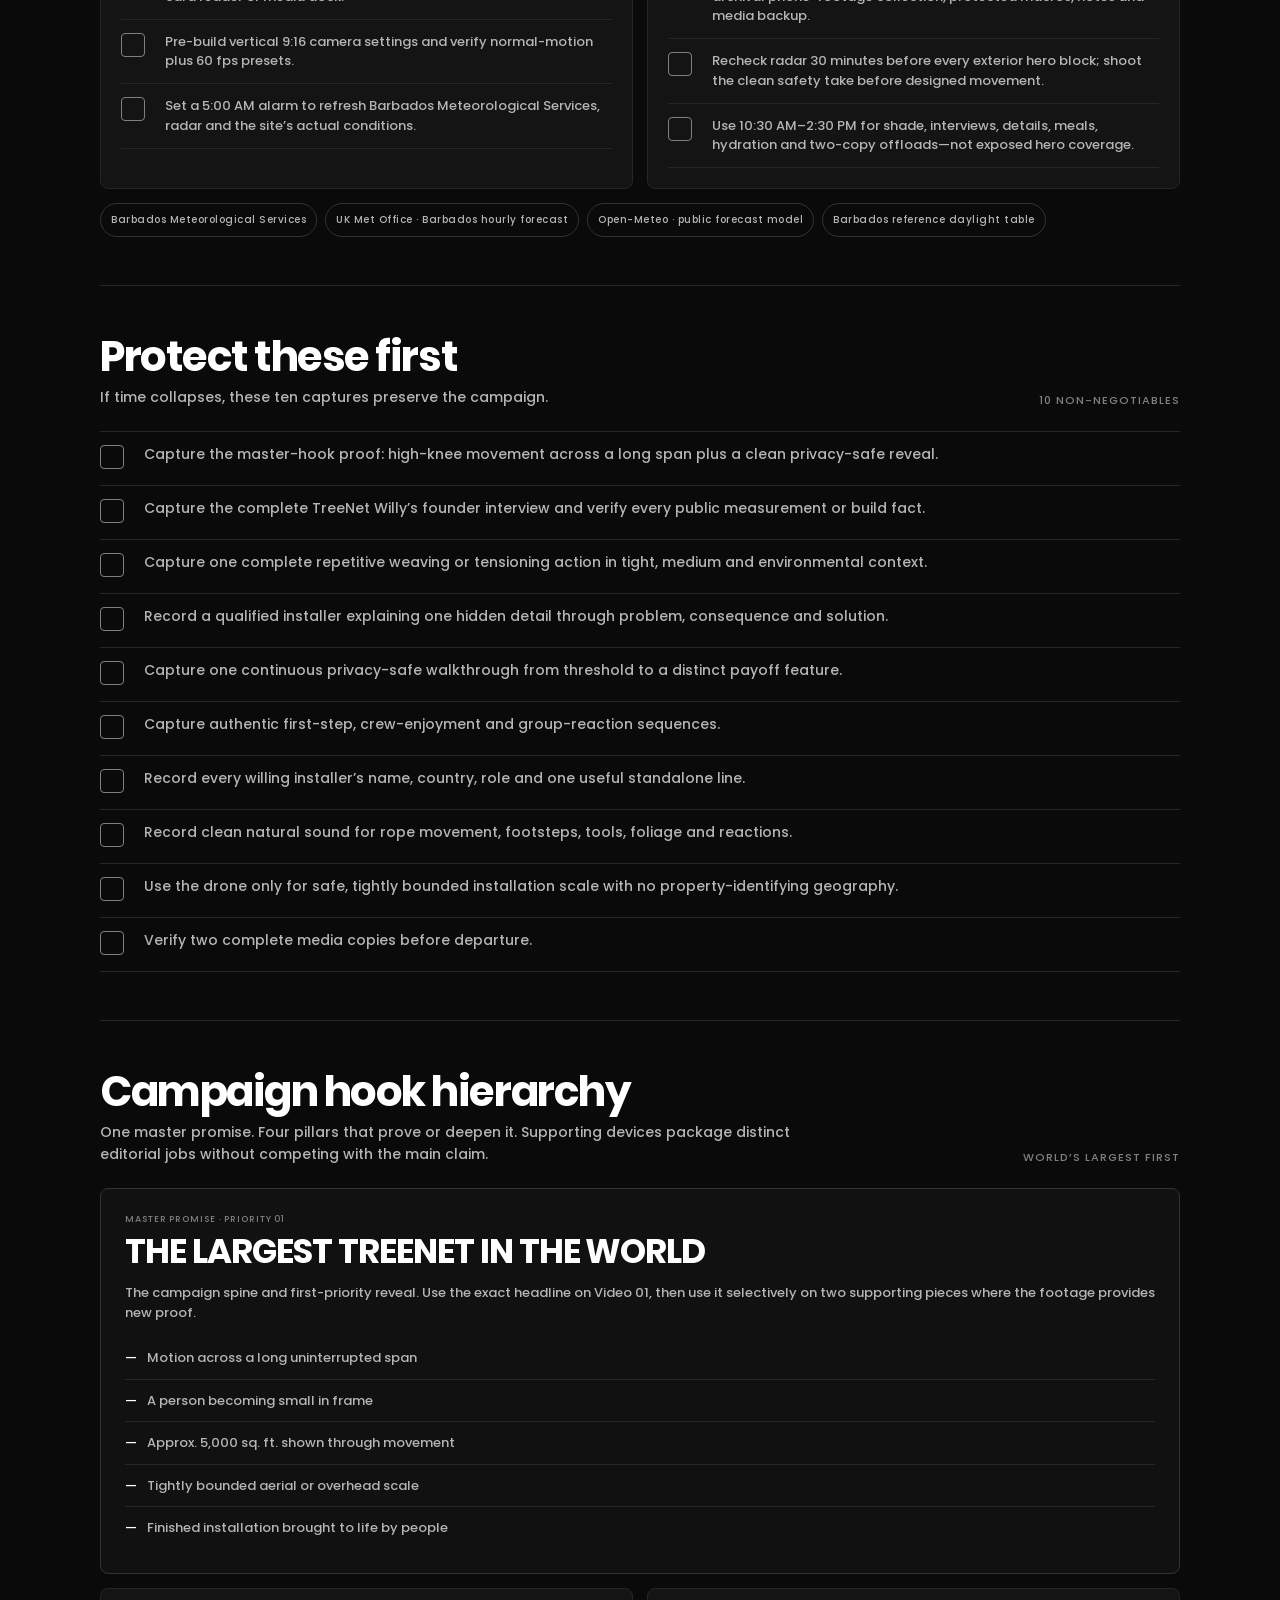
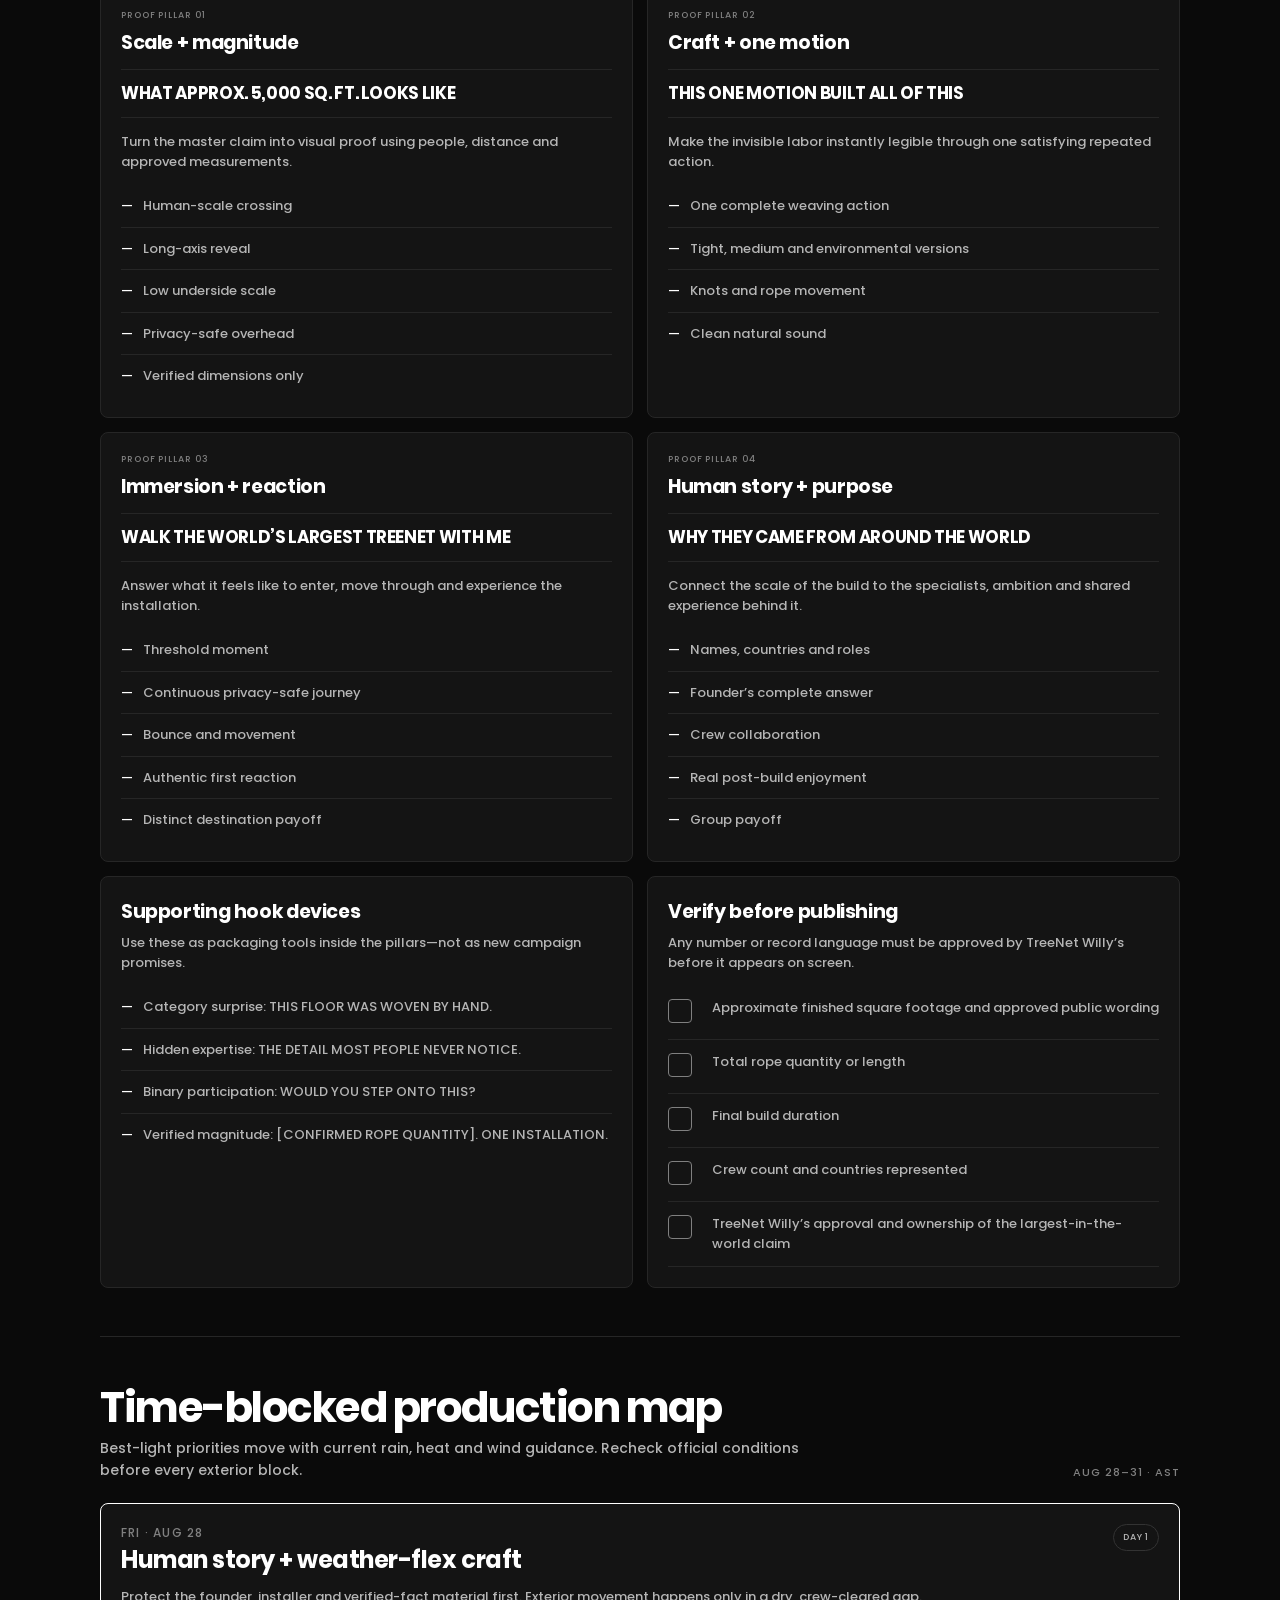
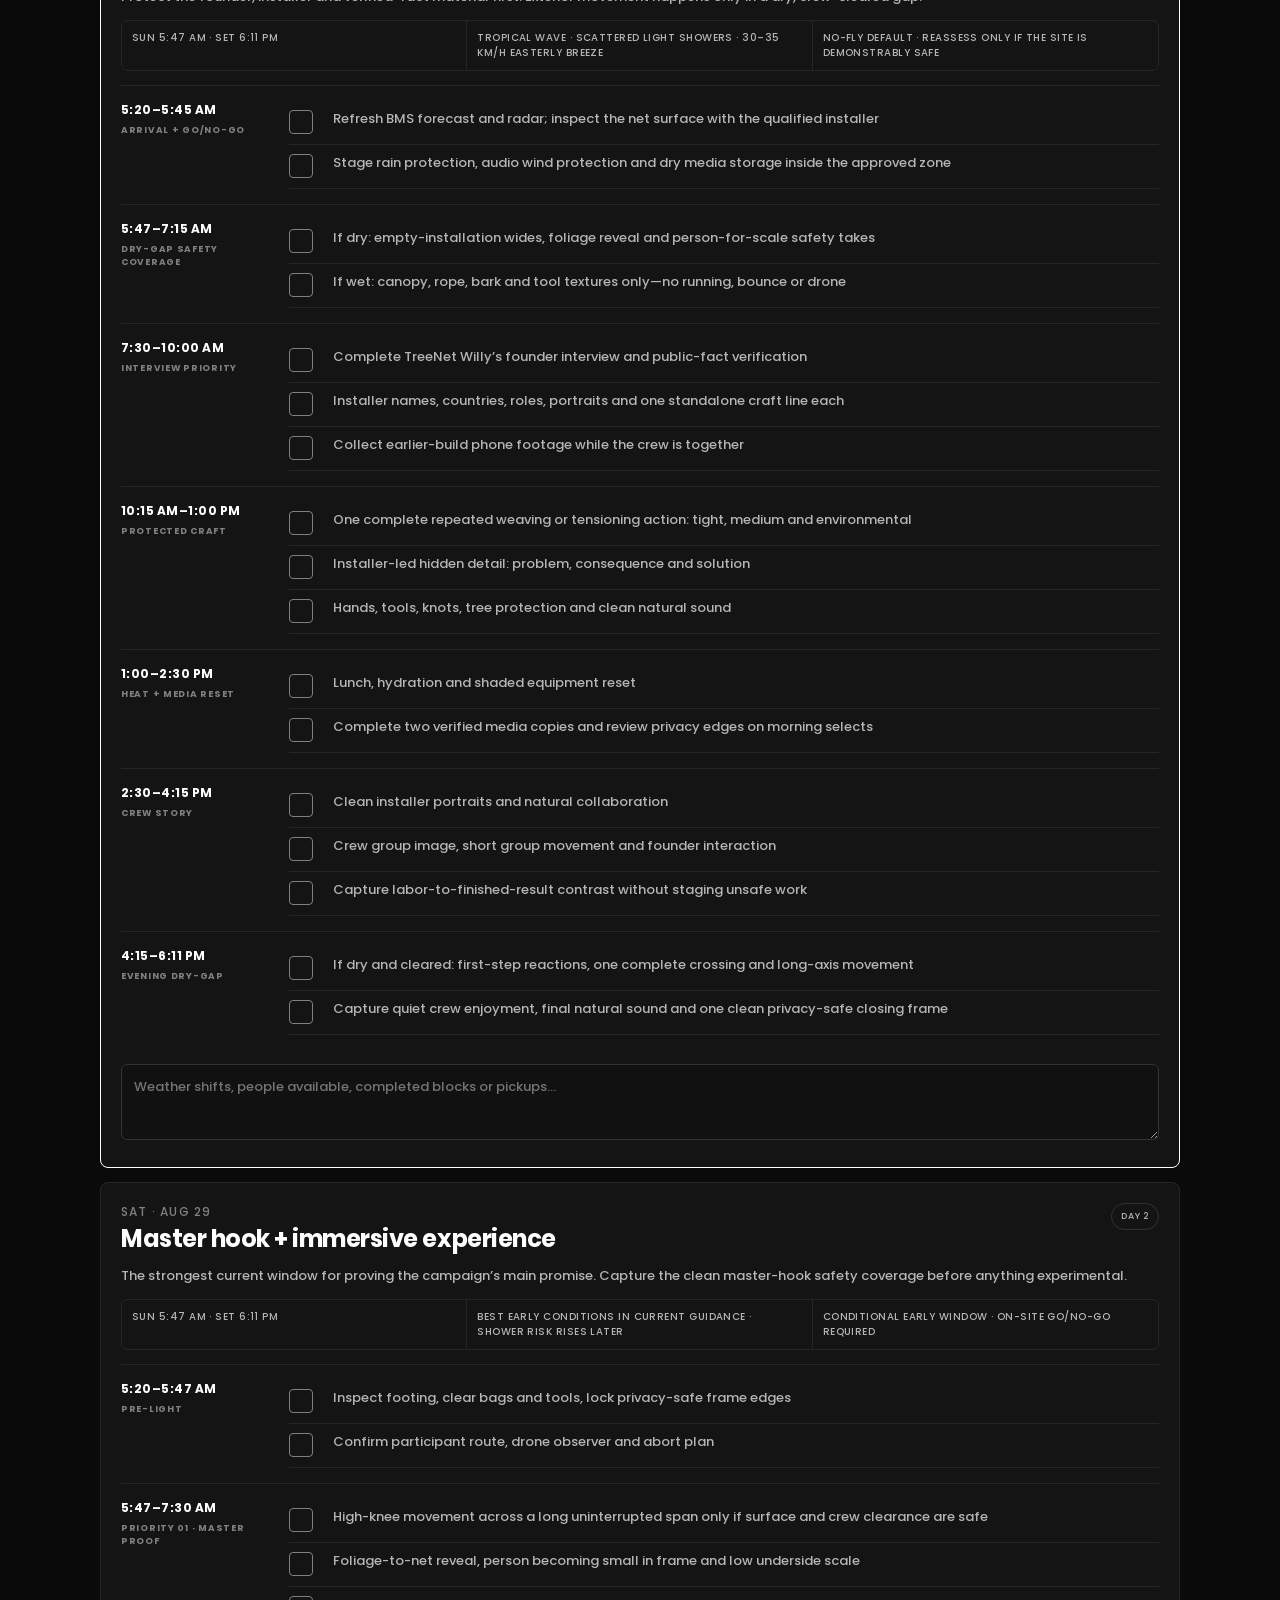
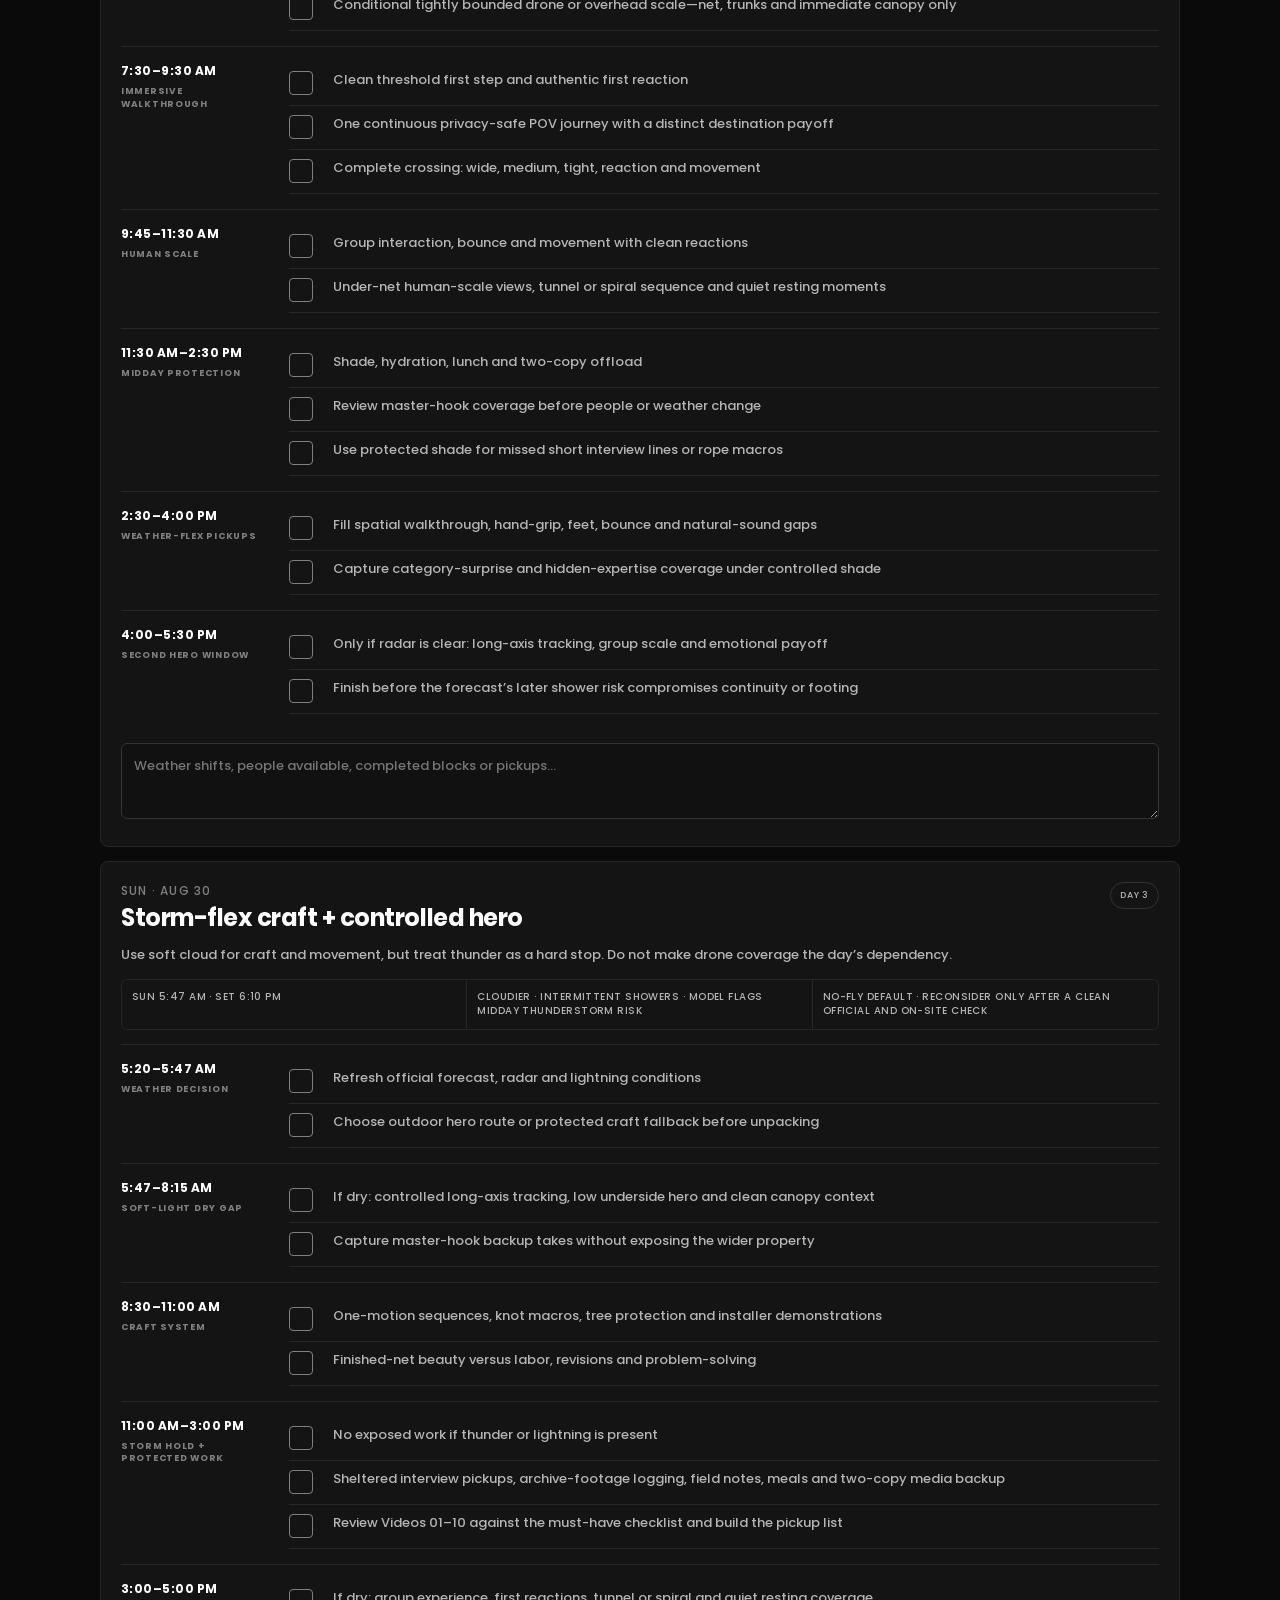
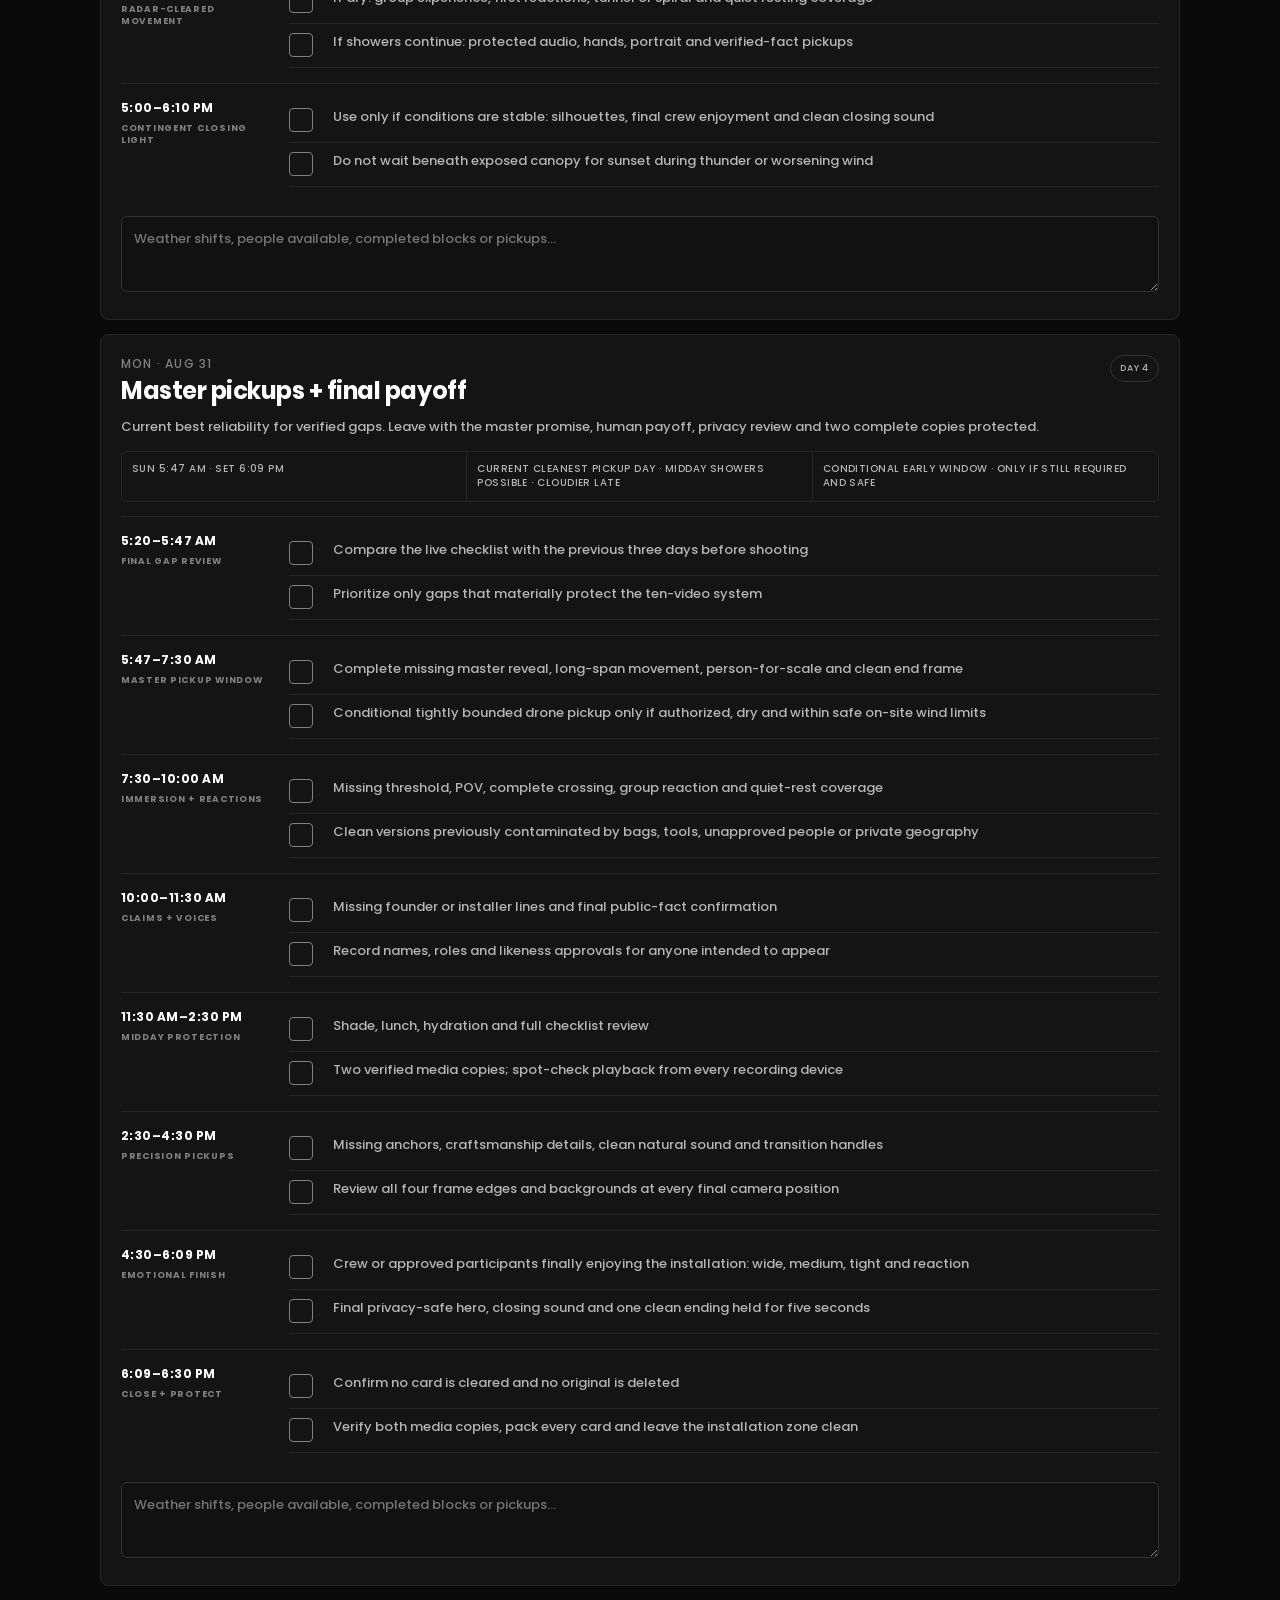
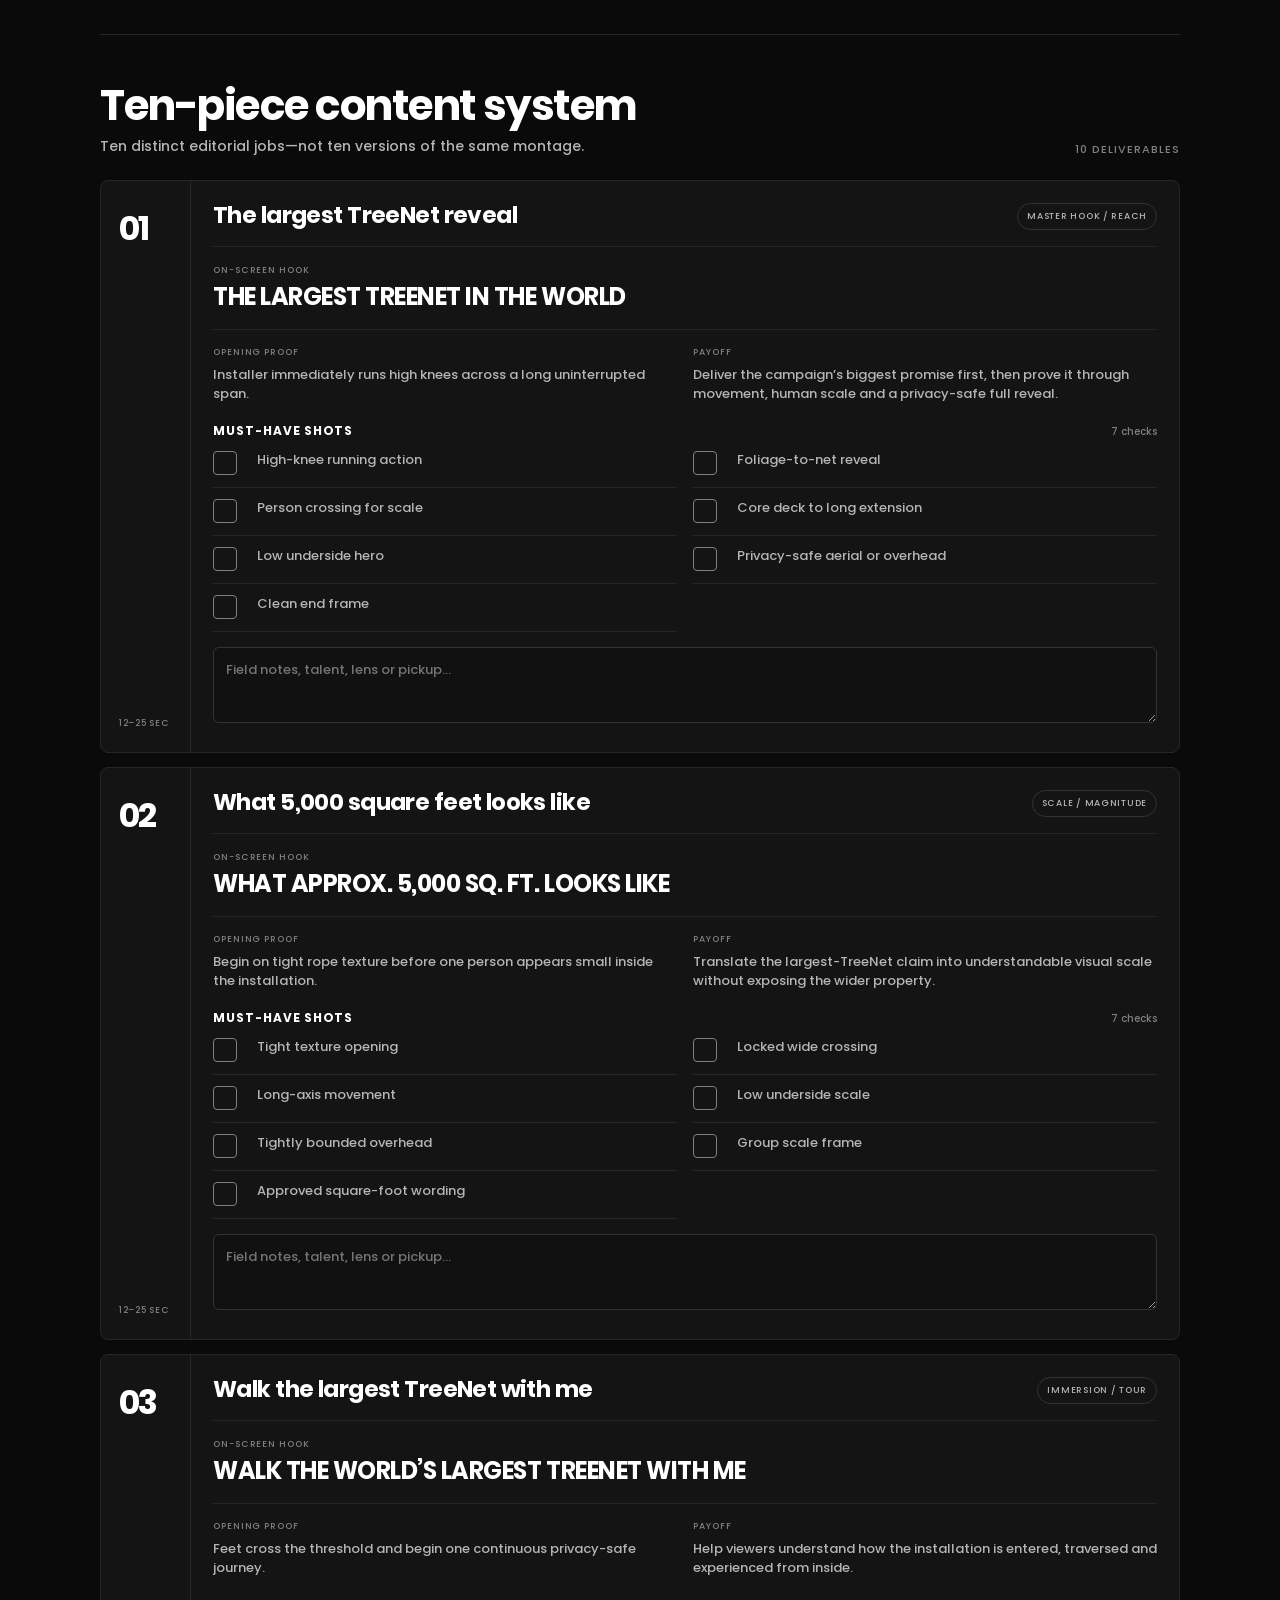
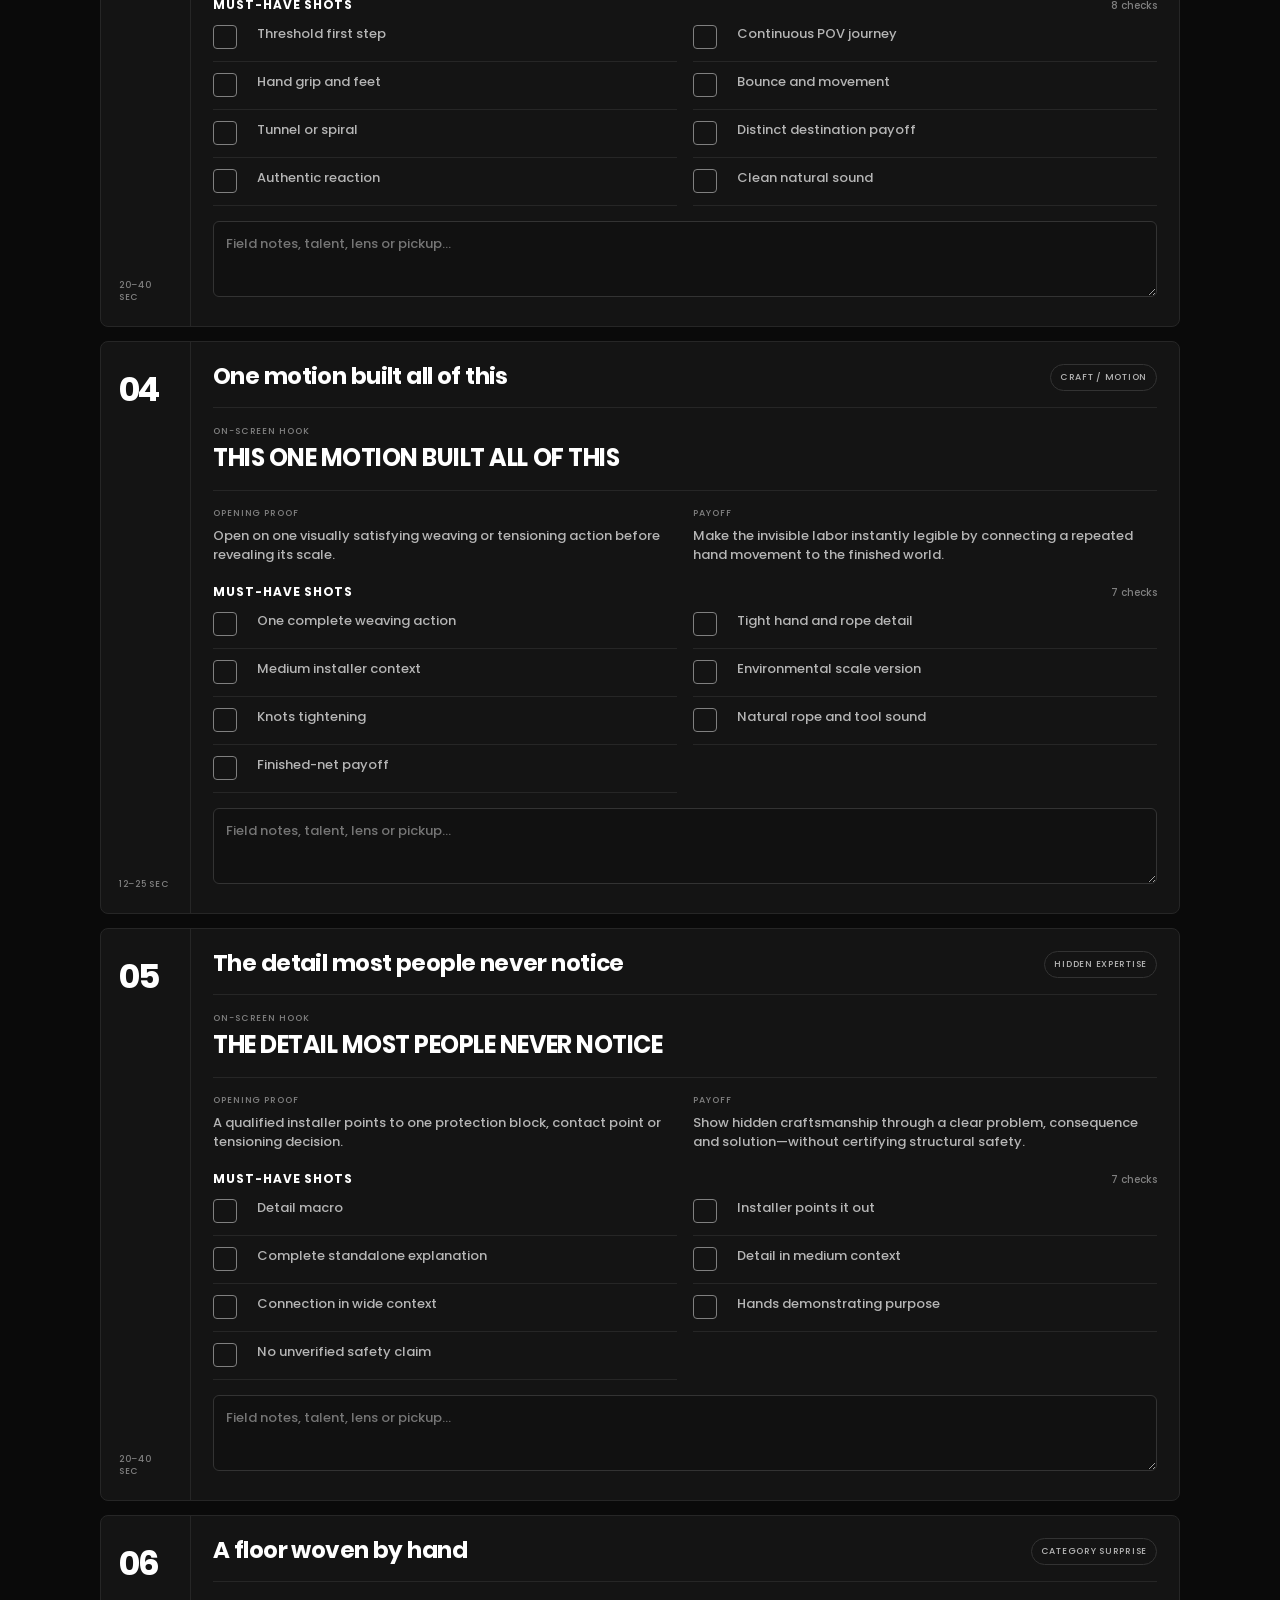
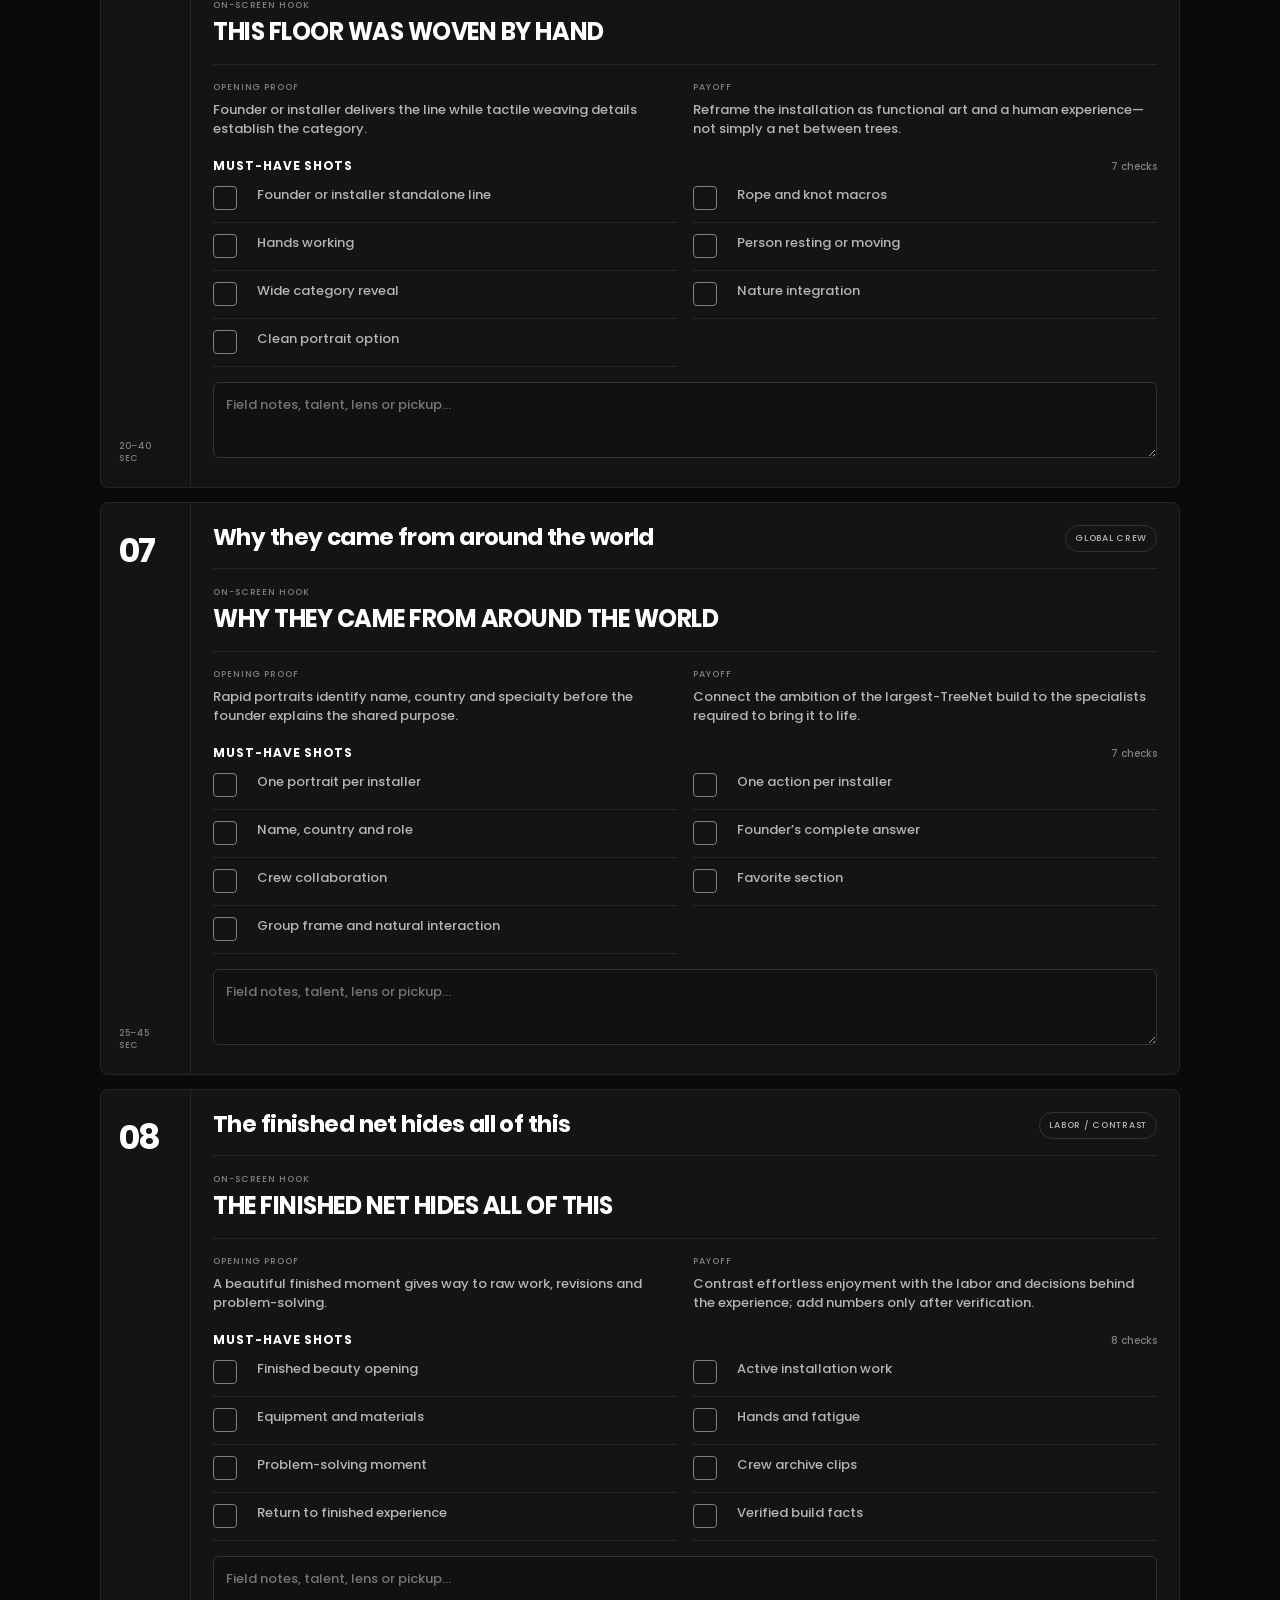
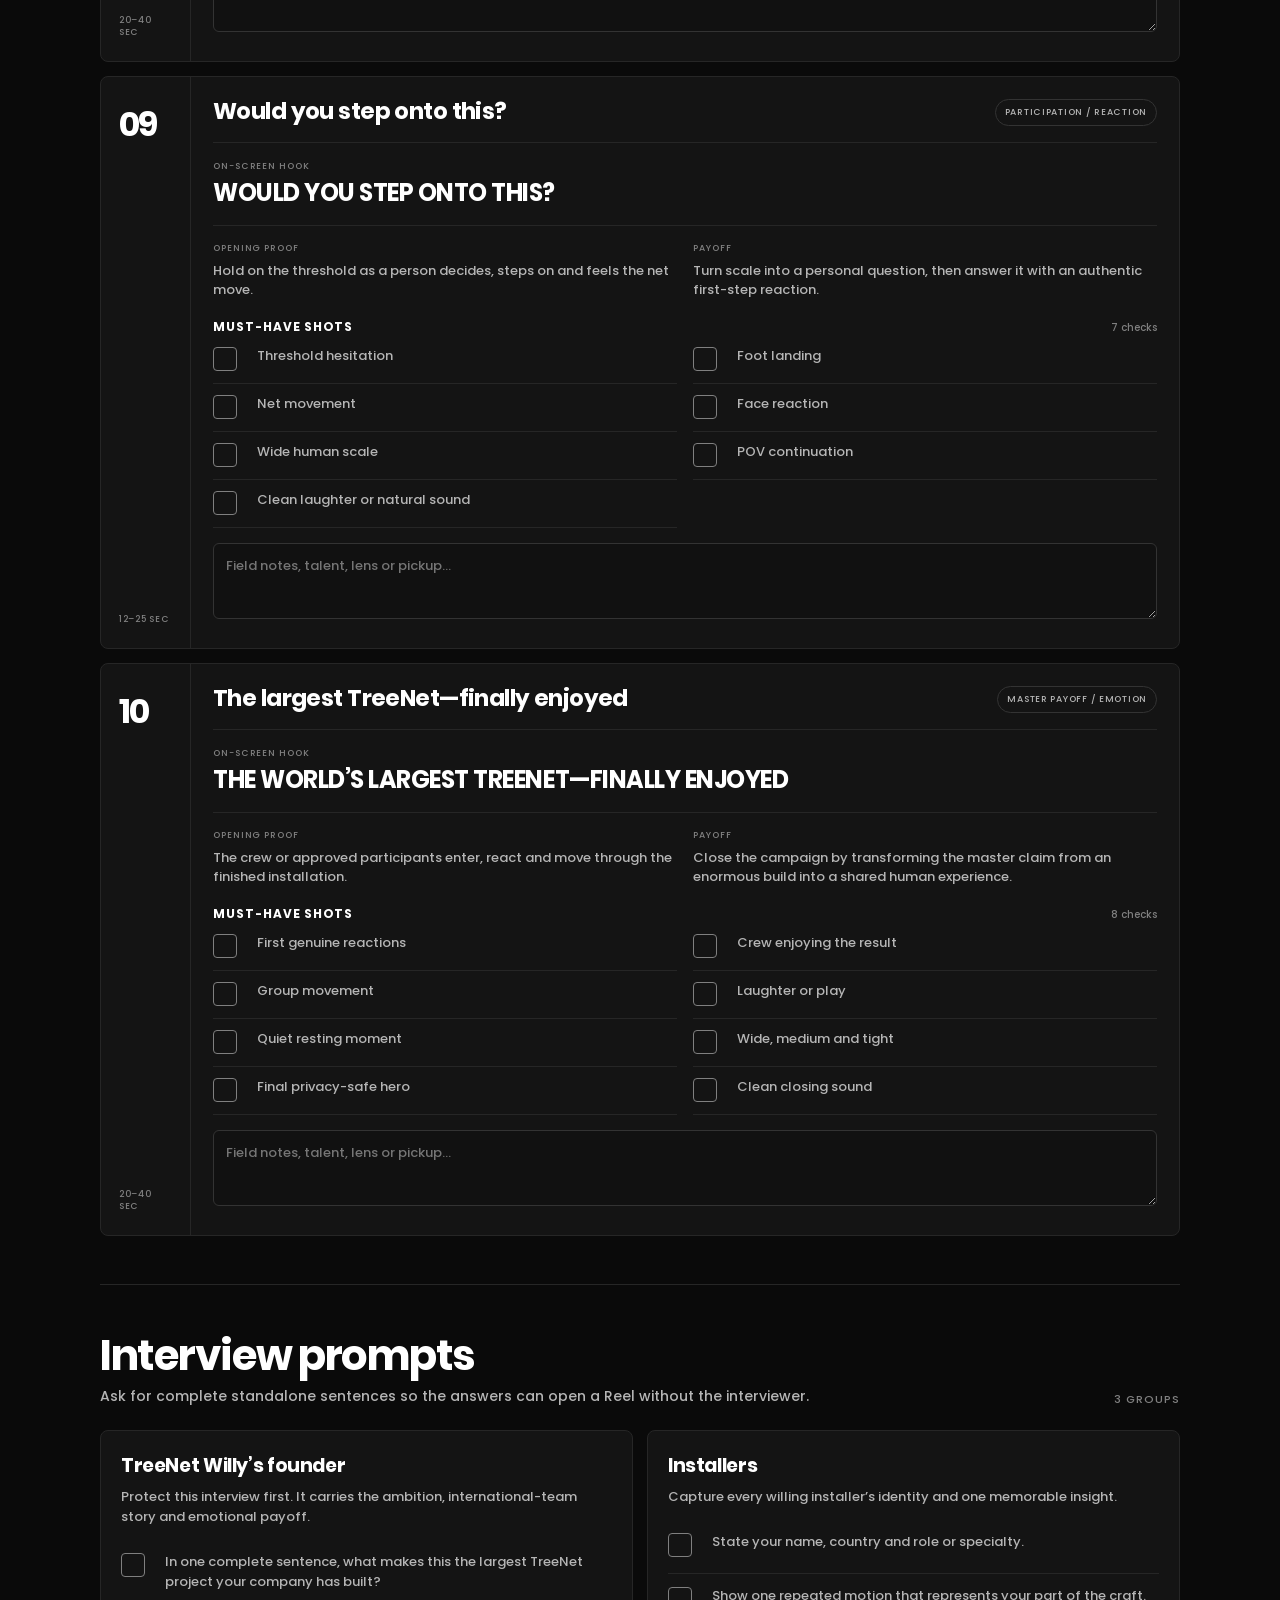
==== commit d38f4e4b: "Add weather-aware production schedule" ====
--- a/index.html
+++ b/index.html
@@ -31,13 +31,13 @@
 .filters{position:sticky;top:126px;z-index:35;background:rgba(10,10,10,.97);border-bottom:1px solid var(--line);padding:11px 0}.chiprow{display:flex;gap:7px;overflow:auto;scrollbar-width:none}.chiprow::-webkit-scrollbar{display:none}.chip{min-height:40px;white-space:nowrap;border:1px solid var(--line2);background:transparent;color:var(--body);border-radius:999px;padding:0 14px;font-size:11px;font-weight:700;letter-spacing:.06em;text-transform:uppercase}.chip.active{background:#fff;color:#000;border-color:#fff}
 main{padding-bottom:calc(100px + var(--safe-bottom))}.group{padding:48px 0;border-bottom:1px solid var(--line);scroll-margin-top:190px}.grouphead{display:grid;grid-template-columns:minmax(0,1fr) auto;gap:18px;align-items:end;margin-bottom:22px}.grouphead h2{font-size:clamp(27px,5vw,42px);letter-spacing:-.035em;line-height:1.08;margin:0}.grouphead p{margin:8px 0 0;color:var(--body);font-size:14px;line-height:1.55;max-width:720px}.count{color:var(--muted);font-size:11px;text-transform:uppercase;letter-spacing:.09em;white-space:nowrap}
 .checklist{border-top:1px solid var(--line)}.check{display:grid;grid-template-columns:34px minmax(0,1fr);gap:10px;align-items:start;min-height:54px;padding:12px 0;border-bottom:1px solid var(--line);cursor:pointer}.check input{appearance:none;width:24px;height:24px;border:1.5px solid var(--muted);border-radius:4px;margin:1px 0 0;display:grid;place-items:center}.check input:checked{background:#fff;border-color:#fff}.check input:checked:after{content:"✓";color:#000;font-size:15px;font-weight:700}.check span{color:var(--body);font-size:14px;line-height:1.52}.check.done span{text-decoration:line-through;color:var(--soft)}
-.schedulegrid{display:grid;grid-template-columns:repeat(2,minmax(0,1fr));gap:12px}.day{background:var(--surface);border:1px solid var(--line);border-radius:8px;padding:20px}.daytop{display:flex;justify-content:space-between;gap:14px;align-items:start;margin-bottom:13px}.date{font-size:12px;letter-spacing:.1em;color:var(--muted)}.day h3{font-size:21px;line-height:1.15;margin:4px 0 0;letter-spacing:-.02em}.day .purpose{color:var(--body);font-size:13px;line-height:1.5;margin:0 0 14px}.day .check{min-height:48px;padding:10px 0}.day .check span{font-size:13px}
+.executionhero{border:1px solid #fff;background:#fff;color:#000;border-radius:8px;padding:22px;margin-bottom:14px}.executionhero .labelcap{color:#5C5C5C}.executionhero h3{font-size:clamp(24px,4vw,38px);line-height:1.08;letter-spacing:-.035em;margin:6px 0 10px}.executionhero p{font-size:13px;line-height:1.55;margin:0;max-width:900px}.executiongrid{display:grid;grid-template-columns:1fr 1fr;gap:14px}.sourcebar{display:flex;flex-wrap:wrap;gap:8px;margin-top:14px}.sourcebar a{border:1px solid var(--line2);border-radius:999px;padding:8px 10px;color:var(--body);font-size:10px;letter-spacing:.05em;text-decoration:none}.sourcebar a:focus,.sourcebar a:hover{border-color:#fff;color:#fff}.schedulegrid{display:grid;gap:14px}.day{background:var(--surface);border:1px solid var(--line);border-radius:8px;padding:20px}.day:first-child{border-color:#fff}.daytop{display:flex;justify-content:space-between;gap:14px;align-items:start;margin-bottom:13px}.date{font-size:12px;letter-spacing:.1em;color:var(--muted)}.day h3{font-size:24px;line-height:1.15;margin:4px 0 0;letter-spacing:-.02em}.day .purpose{color:var(--body);font-size:13px;line-height:1.5;margin:0 0 14px}.daymeta{display:grid;grid-template-columns:repeat(3,minmax(0,1fr));border:1px solid var(--line);border-radius:6px;margin-bottom:14px}.daymeta span{padding:10px;border-right:1px solid var(--line);color:var(--body);font-size:10px;line-height:1.45;text-transform:uppercase;letter-spacing:.045em}.daymeta span:last-child{border-right:0}.timeblocks{border-top:1px solid var(--line)}.timeblock{display:grid;grid-template-columns:150px minmax(0,1fr);gap:18px;padding:15px 0;border-bottom:1px solid var(--line)}.timeblock:last-child{border-bottom:0}.blocktime{font-size:12px;font-weight:700;letter-spacing:.04em}.blocktime small{display:block;color:var(--muted);font-size:9px;line-height:1.4;text-transform:uppercase;letter-spacing:.08em;margin-top:5px}.blocktasks .check{min-height:44px;padding:8px 0}.blocktasks .check span{font-size:13px}.day .notes{margin-top:14px}
 .videoList{display:grid;gap:14px}.video{display:grid;grid-template-columns:90px minmax(0,1fr);border:1px solid var(--line);border-radius:8px;background:var(--surface);overflow:hidden}.videonum{border-right:1px solid var(--line);padding:22px 18px;display:flex;flex-direction:column;justify-content:space-between;gap:28px}.videonum b{font-size:34px;letter-spacing:-.05em}.videonum small{font-size:9px;line-height:1.4;color:var(--muted);letter-spacing:.08em;text-transform:uppercase}.videobody{padding:22px}.videotop{display:flex;justify-content:space-between;align-items:start;gap:18px}.videotop h3{font-size:23px;line-height:1.12;letter-spacing:-.025em;margin:0}.tag{white-space:nowrap;border:1px solid var(--line2);border-radius:999px;padding:6px 9px;color:var(--body);font-size:9px;letter-spacing:.08em;text-transform:uppercase}.hook{margin:16px 0;padding:17px 0;border-top:1px solid var(--line);border-bottom:1px solid var(--line)}.hook small,.labelcap{display:block;font-size:9px;letter-spacing:.1em;text-transform:uppercase;color:var(--muted);margin-bottom:6px}.hook strong{font-size:clamp(17px,3vw,24px);line-height:1.2;letter-spacing:-.02em}.storygrid{display:grid;grid-template-columns:1fr 1fr;gap:16px;margin:16px 0}.storygrid p{margin:0;color:var(--body);font-size:13px;line-height:1.5}.shothead{display:flex;justify-content:space-between;gap:15px;align-items:end;margin-top:18px}.shothead h4{margin:0;font-size:12px;text-transform:uppercase;letter-spacing:.08em}.shothead span{color:var(--muted);font-size:10px}.shotgrid{display:grid;grid-template-columns:repeat(2,minmax(0,1fr));column-gap:16px}.video .check{min-height:48px;padding:10px 0}.video .check span{font-size:13px}.notes{width:100%;min-height:76px;resize:vertical;background:var(--canvas2);color:#fff;border:1px solid var(--line2);border-radius:6px;padding:12px;margin-top:15px;font-size:13px;line-height:1.5}.notes:focus,.search:focus{outline:2px solid #fff;outline-offset:1px}
 .twocol{display:grid;grid-template-columns:1fr 1fr;gap:14px}.panel{border:1px solid var(--line);background:var(--surface);border-radius:8px;padding:20px}.panel h3{font-size:19px;margin:0 0 7px;letter-spacing:-.02em}.panel>p{color:var(--body);font-size:13px;line-height:1.55;margin:0 0 13px}.panel .check span{font-size:13px}.hookline{margin:12px 0 14px;padding:13px 0;border-top:1px solid var(--line);border-bottom:1px solid var(--line);font-size:17px;font-weight:700;line-height:1.25;letter-spacing:-.02em}
 .quote{border:1px solid var(--line2);background:var(--canvas2);border-radius:8px;padding:24px;margin:0 0 14px}.quote strong{font-size:clamp(22px,4vw,34px);line-height:1.15;letter-spacing:-.03em}.quote p{color:var(--body);font-size:13px;line-height:1.55;margin:12px 0 0}.plainlist{margin:0;padding:0;list-style:none}.plainlist li{padding:11px 0;border-bottom:1px solid var(--line);color:var(--body);font-size:13px;line-height:1.5}.plainlist li:last-child{border-bottom:0}.plainlist li:before{content:"—";color:#fff;margin-right:10px}
 .footer{padding:34px 0 0;display:flex;justify-content:space-between;gap:20px;align-items:end;color:var(--muted);font-size:11px;line-height:1.5}.footer .brandlogo{height:22px}
 .empty{display:none;padding:50px 0;text-align:center;color:var(--muted)}.hide{display:none!important}.completeHidden .check.done{display:none}.completeHidden .video.done-card,.completeHidden .day.done-card{display:none}
-@media(max-width:760px){.wrap{padding-left:14px;padding-right:14px}.context{display:none}.toolbar{grid-template-columns:repeat(3,1fr)}.search{grid-column:1/-1}.filters{top:172px}.hero{padding-top:36px}.hero h1{font-size:40px}.privacyband{grid-template-columns:1fr}.privacyband .mark{width:max-content}.metrics{grid-template-columns:repeat(2,1fr)}.metric:nth-child(2){border-right:0}.metric:nth-child(-n+2){border-bottom:1px solid var(--line)}.schedulegrid,.twocol{grid-template-columns:1fr}.video{grid-template-columns:58px minmax(0,1fr)}.videonum{padding:18px 11px}.videonum b{font-size:25px}.videobody{padding:17px 14px}.videotop{display:block}.tag{display:inline-block;margin-top:10px}.storygrid,.shotgrid{grid-template-columns:1fr}.group{padding:38px 0;scroll-margin-top:235px}.grouphead{display:block}.count{display:block;margin-top:10px}.footer{display:block}.footer .brandlogo{margin-top:18px}.check{grid-template-columns:38px minmax(0,1fr);min-height:58px}.check input{width:26px;height:26px}.day{padding:17px}.panel{padding:17px}}
+@media(max-width:760px){.wrap{padding-left:14px;padding-right:14px}.context{display:none}.toolbar{grid-template-columns:repeat(3,1fr)}.search{grid-column:1/-1}.filters{top:172px}.hero{padding-top:36px}.hero h1{font-size:40px}.privacyband{grid-template-columns:1fr}.privacyband .mark{width:max-content}.metrics{grid-template-columns:repeat(2,1fr)}.metric:nth-child(2){border-right:0}.metric:nth-child(-n+2){border-bottom:1px solid var(--line)}.schedulegrid,.twocol,.executiongrid{grid-template-columns:1fr}.video{grid-template-columns:58px minmax(0,1fr)}.videonum{padding:18px 11px}.videonum b{font-size:25px}.videobody{padding:17px 14px}.videotop{display:block}.tag{display:inline-block;margin-top:10px}.storygrid,.shotgrid{grid-template-columns:1fr}.group{padding:38px 0;scroll-margin-top:235px}.grouphead{display:block}.count{display:block;margin-top:10px}.footer{display:block}.footer .brandlogo{margin-top:18px}.check{grid-template-columns:38px minmax(0,1fr);min-height:58px}.check input{width:26px;height:26px}.day{padding:17px}.daymeta{grid-template-columns:1fr}.daymeta span{border-right:0;border-bottom:1px solid var(--line)}.daymeta span:last-child{border-bottom:0}.timeblock{grid-template-columns:1fr;gap:7px}.blocktime small{display:inline;margin:0 0 0 7px}.panel{padding:17px}}
 @media(max-width:390px){.hero h1{font-size:35px}.toolbar .btn{padding:0 10px;font-size:10px}.filters{top:172px}.video{grid-template-columns:50px minmax(0,1fr)}.videonum{padding-left:8px;padding-right:8px}.videonum small{font-size:8px}.videobody{padding-left:12px;padding-right:12px}}
 @media print{.top,.filters,.toolbar,.notes{display:none!important}html,body{background:#fff;color:#000}.wrap{width:100%;max-width:none}.hero{padding-top:0}.hero h1,.grouphead h2,.videotop h3,.day h3,.panel h3,.quote strong{color:#000}.hero .lead,.privacyband p,.grouphead p,.check span,.storygrid p,.panel>p,.plainlist li,.quote p{color:#333}.privacyband,.metric,.day,.video,.panel,.quote{background:#fff;border-color:#bbb;break-inside:avoid}.metrics,.group,.check,.hook{border-color:#ccc}.videonum{border-color:#bbb}.check input{border-color:#333}.check.done span{text-decoration:none;color:#333}.footer .brandlogo{filter:invert(1)}.tag,.privacyband .mark{border-color:#333;color:#333}.progress{display:none}.group{padding:24px 0}.videoList{gap:8px}}
 @media(prefers-reduced-motion:reduce){html{scroll-behavior:auto}.progress>span{transition:none}}
@@ -47,7 +47,7 @@
 <a class="skip" href="#main">Skip to field guide</a>
 <header class="top">
   <div class="wrap">
-    <div class="brandrow"><img class="brandlogo" src="[data-uri]" alt="xdavidhuntx"><div class="headright"><div class="context">TreeNet Willy’s · Barbados · Approach V2</div><div class="status" id="stats">0 / 0</div></div></div>
+    <div class="brandrow"><img class="brandlogo" src="[data-uri]" alt="xdavidhuntx"><div class="headright"><div class="context">TreeNet Willy’s · Barbados · Approach V3</div><div class="status" id="stats">0 / 0</div></div></div>
   </div>
   <div class="progress"><span id="bar"></span></div>
   <div class="wrap toolbar">
@@ -61,7 +61,7 @@
   <div class="wrap">
     <div class="eyebrow">Mobile shooting approach · August 28–31, 2026</div>
     <h1>THE WORLD’S LARGEST TREENET — FIELD GUIDE</h1>
-    <p class="lead">A social-first operating plan with one campaign spine—“the world’s largest TreeNet”—supported by four evidence-backed proof pillars: scale, craft, immersion and human story.</p>
+    <p class="lead">A social-first operating plan with one campaign spine—“the world’s largest TreeNet”—supported by four proof pillars and a weather-aware execution schedule starting Friday, August 28.</p>
     <div class="privacyband"><div class="mark">Private site</div><div><strong>Installation zone only.</strong><p>Never reveal the property owner, estate identity, access route or wider geography. Every frame must keep the world of the campaign inside the net and its immediate canopy.</p></div></div>
     <div class="metrics">
       <div class="metric"><b>10</b><span>Vertical videos</span></div>
@@ -73,6 +73,7 @@
 </section>
 <nav class="filters" aria-label="Field guide sections"><div class="wrap chiprow" id="chips">
   <button class="chip active" data-filter="all">All</button>
+  <button class="chip" data-filter="execution">Tomorrow</button>
   <button class="chip" data-filter="priorities">Must get</button>
   <button class="chip" data-filter="hooks">Hook system</button>
   <button class="chip" data-filter="schedule">Schedule</button>
@@ -83,17 +84,19 @@
 </div></nav>
 <main id="main"><div class="wrap" id="content"></div><div class="wrap empty" id="empty">No matching shots or notes.</div></main>
 <script>
-const DATA={"priorities": ["Capture the master-hook proof: high-knee movement across a long span plus a clean privacy-safe reveal.", "Capture the complete TreeNet Willy’s founder interview and verify every public measurement or build fact.", "Capture one complete repetitive weaving or tensioning action in tight, medium and environmental context.", "Record a qualified installer explaining one hidden detail through problem, consequence and solution.", "Capture one continuous privacy-safe walkthrough from threshold to a distinct payoff feature.", "Capture authentic first-step, crew-enjoyment and group-reaction sequences.", "Record every willing installer’s name, country, role and one useful standalone line.", "Record clean natural sound for rope movement, footsteps, tools, foliage and reactions.", "Use the drone only for safe, tightly bounded installation scale with no property-identifying geography.", "Verify two complete media copies before departure."], "masterHook": {"hook": "THE LARGEST TREENET IN THE WORLD", "role": "The campaign spine and first-priority reveal. Use the exact headline on Video 01, then use it selectively on two supporting pieces where the footage provides new proof.", "proof": ["Motion across a long uninterrupted span", "A person becoming small in frame", "Approx. 5,000 sq. ft. shown through movement", "Tightly bounded aerial or overhead scale", "Finished installation brought to life by people"]}, "hookPillars": [{"number": "01", "title": "Scale + magnitude", "hook": "WHAT APPROX. 5,000 SQ. FT. LOOKS LIKE", "purpose": "Turn the master claim into visual proof using people, distance and approved measurements.", "proof": ["Human-scale crossing", "Long-axis reveal", "Low underside scale", "Privacy-safe overhead", "Verified dimensions only"]}, {"number": "02", "title": "Craft + one motion", "hook": "THIS ONE MOTION BUILT ALL OF THIS", "purpose": "Make the invisible labor instantly legible through one satisfying repeated action.", "proof": ["One complete weaving action", "Tight, medium and environmental versions", "Knots and rope movement", "Clean natural sound"]}, {"number": "03", "title": "Immersion + reaction", "hook": "WALK THE WORLD’S LARGEST TREENET WITH ME", "purpose": "Answer what it feels like to enter, move through and experience the installation.", "proof": ["Threshold moment", "Continuous privacy-safe journey", "Bounce and movement", "Authentic first reaction", "Distinct destination payoff"]}, {"number": "04", "title": "Human story + purpose", "hook": "WHY THEY CAME FROM AROUND THE WORLD", "purpose": "Connect the scale of the build to the specialists, ambition and shared experience behind it.", "proof": ["Names, countries and roles", "Founder’s complete answer", "Crew collaboration", "Real post-build enjoyment", "Group payoff"]}], "hookDevices": ["Category surprise: THIS FLOOR WAS WOVEN BY HAND.", "Hidden expertise: THE DETAIL MOST PEOPLE NEVER NOTICE.", "Binary participation: WOULD YOU STEP ONTO THIS?", "Verified magnitude: [CONFIRMED ROPE QUANTITY]. ONE INSTALLATION."], "factsToVerify": ["Approximate finished square footage and approved public wording", "Total rope quantity or length", "Final build duration", "Crew count and countries represented", "TreeNet Willy’s approval and ownership of the largest-in-the-world claim"], "schedule": [{"date": "AUG 28", "title": "Human story first", "priority": "Protect access before schedules change.", "tasks": ["TreeNet Willy’s founder interview and approved public fact verification", "Installer interviews and clean portraits", "Name, country and role identification for every willing installer", "One complete repeated weaving or tensioning motion", "One installer-led hidden-detail demonstration", "Crew working naturally—not staged unsafe labor", "Hands, tools, knots, wood protection and tension lines", "Clean crew group image and short group movement clip", "Collect earlier-build phone footage from crew members"]}, {"date": "AUG 29", "title": "Immersive experience", "priority": "Show how the finished net feels to enter and enjoy.", "tasks": ["Clean empty-installation wides before people enter", "First entry and authentic first reactions", "One complete crossing: wide, medium, tight, reaction and movement", "POV entry and journey through the installation", "Group interaction and enjoyment", "Human-scale views from beneath the net", "Tunnel or spiral feature sequence", "Quiet resting moments—not only high energy"]}, {"date": "AUG 30", "title": "Hero visuals", "priority": "Designed footage and installation-scale geography.", "tasks": ["Best foliage-to-installation reveal inside the approved zone", "Controlled long-axis tracking shot", "Low underside-to-canopy hero", "Tightly bounded drone scale if safe and approved", "Clean canopy and installation-zone context only", "Early and late light hero options", "Weather backup for missed exterior sequences"]}, {"date": "AUG 31", "title": "Pickups + protection", "priority": "Fill verified gaps and secure the project.", "tasks": ["Missing interview lines", "Clean versions previously contaminated by bags, tools or people", "Missing anchors and identifying craftsmanship details", "Natural-sound pickups", "Transition handles with usable beginnings and endings", "Final closing shots", "Review frame edges and backgrounds for privacy issues", "Verify two-copy media backup before leaving"]}], "videos": [{"number": "01", "title": "The largest TreeNet reveal", "duration": "12–25 SEC", "type": "MASTER HOOK / REACH", "hook": "THE LARGEST TREENET IN THE WORLD", "opening": "Installer immediately runs high knees across a long uninterrupted span.", "payoff": "Deliver the campaign’s biggest promise first, then prove it through movement, human scale and a privacy-safe full reveal.", "shots": ["High-knee running action", "Foliage-to-net reveal", "Person crossing for scale", "Core deck to long extension", "Low underside hero", "Privacy-safe aerial or overhead", "Clean end frame"]}, {"number": "02", "title": "What 5,000 square feet looks like", "duration": "12–25 SEC", "type": "SCALE / MAGNITUDE", "hook": "WHAT APPROX. 5,000 SQ. FT. LOOKS LIKE", "opening": "Begin on tight rope texture before one person appears small inside the installation.", "payoff": "Translate the largest-TreeNet claim into understandable visual scale without exposing the wider property.", "shots": ["Tight texture opening", "Locked wide crossing", "Long-axis movement", "Low underside scale", "Tightly bounded overhead", "Group scale frame", "Approved square-foot wording"]}, {"number": "03", "title": "Walk the largest TreeNet with me", "duration": "20–40 SEC", "type": "IMMERSION / TOUR", "hook": "WALK THE WORLD’S LARGEST TREENET WITH ME", "opening": "Feet cross the threshold and begin one continuous privacy-safe journey.", "payoff": "Help viewers understand how the installation is entered, traversed and experienced from inside.", "shots": ["Threshold first step", "Continuous POV journey", "Hand grip and feet", "Bounce and movement", "Tunnel or spiral", "Distinct destination payoff", "Authentic reaction", "Clean natural sound"]}, {"number": "04", "title": "One motion built all of this", "duration": "12–25 SEC", "type": "CRAFT / MOTION", "hook": "THIS ONE MOTION BUILT ALL OF THIS", "opening": "Open on one visually satisfying weaving or tensioning action before revealing its scale.", "payoff": "Make the invisible labor instantly legible by connecting a repeated hand movement to the finished world.", "shots": ["One complete weaving action", "Tight hand and rope detail", "Medium installer context", "Environmental scale version", "Knots tightening", "Natural rope and tool sound", "Finished-net payoff"]}, {"number": "05", "title": "The detail most people never notice", "duration": "20–40 SEC", "type": "HIDDEN EXPERTISE", "hook": "THE DETAIL MOST PEOPLE NEVER NOTICE", "opening": "A qualified installer points to one protection block, contact point or tensioning decision.", "payoff": "Show hidden craftsmanship through a clear problem, consequence and solution—without certifying structural safety.", "shots": ["Detail macro", "Installer points it out", "Complete standalone explanation", "Detail in medium context", "Connection in wide context", "Hands demonstrating purpose", "No unverified safety claim"]}, {"number": "06", "title": "A floor woven by hand", "duration": "20–40 SEC", "type": "CATEGORY SURPRISE", "hook": "THIS FLOOR WAS WOVEN BY HAND", "opening": "Founder or installer delivers the line while tactile weaving details establish the category.", "payoff": "Reframe the installation as functional art and a human experience—not simply a net between trees.", "shots": ["Founder or installer standalone line", "Rope and knot macros", "Hands working", "Person resting or moving", "Wide category reveal", "Nature integration", "Clean portrait option"]}, {"number": "07", "title": "Why they came from around the world", "duration": "25–45 SEC", "type": "GLOBAL CREW", "hook": "WHY THEY CAME FROM AROUND THE WORLD", "opening": "Rapid portraits identify name, country and specialty before the founder explains the shared purpose.", "payoff": "Connect the ambition of the largest-TreeNet build to the specialists required to bring it to life.", "shots": ["One portrait per installer", "One action per installer", "Name, country and role", "Founder’s complete answer", "Crew collaboration", "Favorite section", "Group frame and natural interaction"]}, {"number": "08", "title": "The finished net hides all of this", "duration": "20–40 SEC", "type": "LABOR / CONTRAST", "hook": "THE FINISHED NET HIDES ALL OF THIS", "opening": "A beautiful finished moment gives way to raw work, revisions and problem-solving.", "payoff": "Contrast effortless enjoyment with the labor and decisions behind the experience; add numbers only after verification.", "shots": ["Finished beauty opening", "Active installation work", "Equipment and materials", "Hands and fatigue", "Problem-solving moment", "Crew archive clips", "Return to finished experience", "Verified build facts"]}, {"number": "09", "title": "Would you step onto this?", "duration": "12–25 SEC", "type": "PARTICIPATION / REACTION", "hook": "WOULD YOU STEP ONTO THIS?", "opening": "Hold on the threshold as a person decides, steps on and feels the net move.", "payoff": "Turn scale into a personal question, then answer it with an authentic first-step reaction.", "shots": ["Threshold hesitation", "Foot landing", "Net movement", "Face reaction", "Wide human scale", "POV continuation", "Clean laughter or natural sound"]}, {"number": "10", "title": "The largest TreeNet—finally enjoyed", "duration": "20–40 SEC", "type": "MASTER PAYOFF / EMOTION", "hook": "THE WORLD’S LARGEST TREENET—FINALLY ENJOYED", "opening": "The crew or approved participants enter, react and move through the finished installation.", "payoff": "Close the campaign by transforming the master claim from an enormous build into a shared human experience.", "shots": ["First genuine reactions", "Crew enjoying the result", "Group movement", "Laughter or play", "Quiet resting moment", "Wide, medium and tight", "Final privacy-safe hero", "Clean closing sound"]}], "founderQuestions": ["In one complete sentence, what makes this the largest TreeNet project your company has built?", "How would you describe this to someone who thinks it is simply a net between trees?", "Why did you bring experienced net makers from around the world?", "What makes this project different from anything your company has built before?", "Which public facts can you confirm: square footage, rope quantity, build duration, crew count and countries?", "How did it feel when you finally saw how expansive it had become?", "What do you want people to feel when they enter it?"], "installerQuestions": ["State your name, country and role or specialty.", "Show one repeated motion that represents your part of the craft.", "What is one detail most people will never notice?", "Explain one visible problem, why it matters and how you addressed it—without making a structural certification.", "Which section is your favorite and why?", "What makes this crew or build unique?"], "experienceQuestions": ["What was your first reaction before stepping on?", "Would you have stepped onto it if you only saw it from the ground?", "What does it feel like once you are inside it?", "What surprised you about the scale?"], "captureRules": ["Compose natively for 9:16 whenever possible.", "Keep faces, hands, knots and key features away from UI-heavy top and bottom edges.", "Capture selected clean wides wider than needed for reframing.", "Use 24/30 fps for normal motion; reserve 60 fps for bounce, hands, rope movement and reactions.", "Hold clean compositions for at least four to five usable seconds.", "Capture complete actions—do not enter or leave halfway through.", "For every major moment: wide, medium, tight, reaction and one movement shot.", "Capture a clean version before wipes, whips, rolls or speed-ramp setups.", "Record at least 30 seconds of natural sound in every major area.", "Protect client coverage before personal BTS."], "privacyNever": ["Private property owner without separate explicit authorization", "Estate name, gate, address, signage or security systems", "Road-to-installation journey or access route", "Recognizable residences, outbuildings or neighboring parcels", "Coastline relationships or distant landmarks that triangulate the site", "Broad drone reveals exposing estate scale, boundaries or layout", "Precise geotags, coordinates or map screenshots", "Identifiable staff, faces, vehicles or license plates without approval"], "privacySafe": ["Canopy moving in wind", "Macro leaves, bark, rope and net texture", "Sky framed through approved trees", "Tight foliage reveal into the installation", "Wides whose edges remain inside the installation zone", "Drone compositions tightly cropped to net, trunks and immediate canopy"]};
-const STORE='dh-treenet-barbados-field-guide-v2';
+const DATA={"priorities": ["Capture the master-hook proof: high-knee movement across a long span plus a clean privacy-safe reveal.", "Capture the complete TreeNet Willy’s founder interview and verify every public measurement or build fact.", "Capture one complete repetitive weaving or tensioning action in tight, medium and environmental context.", "Record a qualified installer explaining one hidden detail through problem, consequence and solution.", "Capture one continuous privacy-safe walkthrough from threshold to a distinct payoff feature.", "Capture authentic first-step, crew-enjoyment and group-reaction sequences.", "Record every willing installer’s name, country, role and one useful standalone line.", "Record clean natural sound for rope movement, footsteps, tools, foliage and reactions.", "Use the drone only for safe, tightly bounded installation scale with no property-identifying geography.", "Verify two complete media copies before departure."], "masterHook": {"hook": "THE LARGEST TREENET IN THE WORLD", "role": "The campaign spine and first-priority reveal. Use the exact headline on Video 01, then use it selectively on two supporting pieces where the footage provides new proof.", "proof": ["Motion across a long uninterrupted span", "A person becoming small in frame", "Approx. 5,000 sq. ft. shown through movement", "Tightly bounded aerial or overhead scale", "Finished installation brought to life by people"]}, "hookPillars": [{"number": "01", "title": "Scale + magnitude", "hook": "WHAT APPROX. 5,000 SQ. FT. LOOKS LIKE", "purpose": "Turn the master claim into visual proof using people, distance and approved measurements.", "proof": ["Human-scale crossing", "Long-axis reveal", "Low underside scale", "Privacy-safe overhead", "Verified dimensions only"]}, {"number": "02", "title": "Craft + one motion", "hook": "THIS ONE MOTION BUILT ALL OF THIS", "purpose": "Make the invisible labor instantly legible through one satisfying repeated action.", "proof": ["One complete weaving action", "Tight, medium and environmental versions", "Knots and rope movement", "Clean natural sound"]}, {"number": "03", "title": "Immersion + reaction", "hook": "WALK THE WORLD’S LARGEST TREENET WITH ME", "purpose": "Answer what it feels like to enter, move through and experience the installation.", "proof": ["Threshold moment", "Continuous privacy-safe journey", "Bounce and movement", "Authentic first reaction", "Distinct destination payoff"]}, {"number": "04", "title": "Human story + purpose", "hook": "WHY THEY CAME FROM AROUND THE WORLD", "purpose": "Connect the scale of the build to the specialists, ambition and shared experience behind it.", "proof": ["Names, countries and roles", "Founder’s complete answer", "Crew collaboration", "Real post-build enjoyment", "Group payoff"]}], "hookDevices": ["Category surprise: THIS FLOOR WAS WOVEN BY HAND.", "Hidden expertise: THE DETAIL MOST PEOPLE NEVER NOTICE.", "Binary participation: WOULD YOU STEP ONTO THIS?", "Verified magnitude: [CONFIRMED ROPE QUANTITY]. ONE INSTALLATION."], "factsToVerify": ["Approximate finished square footage and approved public wording", "Total rope quantity or length", "Final build duration", "Crew count and countries represented", "TreeNet Willy’s approval and ownership of the largest-in-the-world claim"], "execution": {"snapshot": "Forecast snapshot · Aug 27, 2026 · 8:40 PM AST", "scope": "Public island-level Barbados planning only—no private-site coordinates or property geography.", "daylight": "Sunrise 5:47 AM · sunset 6:09–6:11 PM · civil dawn begins about 5:25 AM", "posture": "A tropical wave affects Friday with scattered light showers and a 30–35 km/h easterly breeze. Saturday currently offers the strongest early master-hook window. Sunday carries the clearest thunderstorm signal. Monday is the best current pickup day, but every forecast can shift.", "tonight": ["Confirm installation-zone access for a 5:20 AM arrival and the actual availability of founders, installers and participants.", "Charge camera, audio, monitor, phone, drone and all spare batteries; avoid non-essential firmware updates.", "Pack camera rain cover, dry bag, lens cloths, silica gel and outdoor microphone wind protection.", "Prepare two labeled destination drives and verify every required card reader or media dock.", "Pre-build vertical 9:16 camera settings and verify normal-motion plus 60 fps presets.", "Set a 5:00 AM alarm to refresh Barbados Meteorological Services, radar and the site’s actual conditions."], "goNoGo": ["Wet net, unsafe footing or installer concern: no running, bouncing or directed movement until the qualified crew clears it.", "Lightning, thunder or active warning: stop exposed work and drone operations immediately; move to the agreed safe shelter.", "Drone is conditional—not a coverage obligation. Fly only with authorization, dry weather, safe on-site wind and gusts, clear visibility and a visual observer.", "If rain closes an exterior block, switch to sheltered interviews, archival phone-footage collection, protected macros, notes and media backup.", "Recheck radar 30 minutes before every exterior hero block; shoot the clean safety take before designed movement.", "Use 10:30 AM–2:30 PM for shade, interviews, details, meals, hydration and two-copy offloads—not exposed hero coverage."], "sources": [{"label": "Barbados Meteorological Services", "url": "https://www.barbadosweather.org/getMediaDataResp.php"}, {"label": "UK Met Office · Barbados hourly forecast", "url": "https://weather.metoffice.gov.uk/forecast/ddmde8c34"}, {"label": "Open-Meteo · public forecast model", "url": "https://open-meteo.com/en/docs"}, {"label": "Barbados reference daylight table", "url": "https://www.timeanddate.com/sun/barbados/bridgetown?month=8&year=2026"}]}, "schedule": [{"date": "FRI · AUG 28", "title": "Human story + weather-flex craft", "priority": "Protect the founder, installer and verified-fact material first. Exterior movement happens only in a dry, crew-cleared gap.", "light": "SUN 5:47 AM · SET 6:11 PM", "weather": "Tropical wave · scattered light showers · 30–35 km/h easterly breeze", "drone": "NO-FLY DEFAULT · reassess only if the site is demonstrably safe", "blocks": [{"time": "5:20–5:45 AM", "label": "Arrival + go/no-go", "tasks": ["Refresh BMS forecast and radar; inspect the net surface with the qualified installer", "Stage rain protection, audio wind protection and dry media storage inside the approved zone"]}, {"time": "5:47–7:15 AM", "label": "Dry-gap safety coverage", "tasks": ["If dry: empty-installation wides, foliage reveal and person-for-scale safety takes", "If wet: canopy, rope, bark and tool textures only—no running, bounce or drone"]}, {"time": "7:30–10:00 AM", "label": "Interview priority", "tasks": ["Complete TreeNet Willy’s founder interview and public-fact verification", "Installer names, countries, roles, portraits and one standalone craft line each", "Collect earlier-build phone footage while the crew is together"]}, {"time": "10:15 AM–1:00 PM", "label": "Protected craft", "tasks": ["One complete repeated weaving or tensioning action: tight, medium and environmental", "Installer-led hidden detail: problem, consequence and solution", "Hands, tools, knots, tree protection and clean natural sound"]}, {"time": "1:00–2:30 PM", "label": "Heat + media reset", "tasks": ["Lunch, hydration and shaded equipment reset", "Complete two verified media copies and review privacy edges on morning selects"]}, {"time": "2:30–4:15 PM", "label": "Crew story", "tasks": ["Clean installer portraits and natural collaboration", "Crew group image, short group movement and founder interaction", "Capture labor-to-finished-result contrast without staging unsafe work"]}, {"time": "4:15–6:11 PM", "label": "Evening dry-gap", "tasks": ["If dry and cleared: first-step reactions, one complete crossing and long-axis movement", "Capture quiet crew enjoyment, final natural sound and one clean privacy-safe closing frame"]}]}, {"date": "SAT · AUG 29", "title": "Master hook + immersive experience", "priority": "The strongest current window for proving the campaign’s main promise. Capture the clean master-hook safety coverage before anything experimental.", "light": "SUN 5:47 AM · SET 6:11 PM", "weather": "Best early conditions in current guidance · shower risk rises later", "drone": "CONDITIONAL EARLY WINDOW · on-site go/no-go required", "blocks": [{"time": "5:20–5:47 AM", "label": "Pre-light", "tasks": ["Inspect footing, clear bags and tools, lock privacy-safe frame edges", "Confirm participant route, drone observer and abort plan"]}, {"time": "5:47–7:30 AM", "label": "Priority 01 · master proof", "tasks": ["High-knee movement across a long uninterrupted span only if surface and crew clearance are safe", "Foliage-to-net reveal, person becoming small in frame and low underside scale", "Conditional tightly bounded drone or overhead scale—net, trunks and immediate canopy only"]}, {"time": "7:30–9:30 AM", "label": "Immersive walkthrough", "tasks": ["Clean threshold first step and authentic first reaction", "One continuous privacy-safe POV journey with a distinct destination payoff", "Complete crossing: wide, medium, tight, reaction and movement"]}, {"time": "9:45–11:30 AM", "label": "Human scale", "tasks": ["Group interaction, bounce and movement with clean reactions", "Under-net human-scale views, tunnel or spiral sequence and quiet resting moments"]}, {"time": "11:30 AM–2:30 PM", "label": "Midday protection", "tasks": ["Shade, hydration, lunch and two-copy offload", "Review master-hook coverage before people or weather change", "Use protected shade for missed short interview lines or rope macros"]}, {"time": "2:30–4:00 PM", "label": "Weather-flex pickups", "tasks": ["Fill spatial walkthrough, hand-grip, feet, bounce and natural-sound gaps", "Capture category-surprise and hidden-expertise coverage under controlled shade"]}, {"time": "4:00–5:30 PM", "label": "Second hero window", "tasks": ["Only if radar is clear: long-axis tracking, group scale and emotional payoff", "Finish before the forecast’s later shower risk compromises continuity or footing"]}]}, {"date": "SUN · AUG 30", "title": "Storm-flex craft + controlled hero", "priority": "Use soft cloud for craft and movement, but treat thunder as a hard stop. Do not make drone coverage the day’s dependency.", "light": "SUN 5:47 AM · SET 6:10 PM", "weather": "Cloudier · intermittent showers · model flags midday thunderstorm risk", "drone": "NO-FLY DEFAULT · reconsider only after a clean official and on-site check", "blocks": [{"time": "5:20–5:47 AM", "label": "Weather decision", "tasks": ["Refresh official forecast, radar and lightning conditions", "Choose outdoor hero route or protected craft fallback before unpacking"]}, {"time": "5:47–8:15 AM", "label": "Soft-light dry gap", "tasks": ["If dry: controlled long-axis tracking, low underside hero and clean canopy context", "Capture master-hook backup takes without exposing the wider property"]}, {"time": "8:30–11:00 AM", "label": "Craft system", "tasks": ["One-motion sequences, knot macros, tree protection and installer demonstrations", "Finished-net beauty versus labor, revisions and problem-solving"]}, {"time": "11:00 AM–3:00 PM", "label": "Storm hold + protected work", "tasks": ["No exposed work if thunder or lightning is present", "Sheltered interview pickups, archive-footage logging, field notes, meals and two-copy media backup", "Review Videos 01–10 against the must-have checklist and build the pickup list"]}, {"time": "3:00–5:00 PM", "label": "Radar-cleared movement", "tasks": ["If dry: group experience, first reactions, tunnel or spiral and quiet resting coverage", "If showers continue: protected audio, hands, portrait and verified-fact pickups"]}, {"time": "5:00–6:10 PM", "label": "Contingent closing light", "tasks": ["Use only if conditions are stable: silhouettes, final crew enjoyment and clean closing sound", "Do not wait beneath exposed canopy for sunset during thunder or worsening wind"]}]}, {"date": "MON · AUG 31", "title": "Master pickups + final payoff", "priority": "Current best reliability for verified gaps. Leave with the master promise, human payoff, privacy review and two complete copies protected.", "light": "SUN 5:47 AM · SET 6:09 PM", "weather": "Current cleanest pickup day · midday showers possible · cloudier late", "drone": "CONDITIONAL EARLY WINDOW · only if still required and safe", "blocks": [{"time": "5:20–5:47 AM", "label": "Final gap review", "tasks": ["Compare the live checklist with the previous three days before shooting", "Prioritize only gaps that materially protect the ten-video system"]}, {"time": "5:47–7:30 AM", "label": "Master pickup window", "tasks": ["Complete missing master reveal, long-span movement, person-for-scale and clean end frame", "Conditional tightly bounded drone pickup only if authorized, dry and within safe on-site wind limits"]}, {"time": "7:30–10:00 AM", "label": "Immersion + reactions", "tasks": ["Missing threshold, POV, complete crossing, group reaction and quiet-rest coverage", "Clean versions previously contaminated by bags, tools, unapproved people or private geography"]}, {"time": "10:00–11:30 AM", "label": "Claims + voices", "tasks": ["Missing founder or installer lines and final public-fact confirmation", "Record names, roles and likeness approvals for anyone intended to appear"]}, {"time": "11:30 AM–2:30 PM", "label": "Midday protection", "tasks": ["Shade, lunch, hydration and full checklist review", "Two verified media copies; spot-check playback from every recording device"]}, {"time": "2:30–4:30 PM", "label": "Precision pickups", "tasks": ["Missing anchors, craftsmanship details, clean natural sound and transition handles", "Review all four frame edges and backgrounds at every final camera position"]}, {"time": "4:30–6:09 PM", "label": "Emotional finish", "tasks": ["Crew or approved participants finally enjoying the installation: wide, medium, tight and reaction", "Final privacy-safe hero, closing sound and one clean ending held for five seconds"]}, {"time": "6:09–6:30 PM", "label": "Close + protect", "tasks": ["Confirm no card is cleared and no original is deleted", "Verify both media copies, pack every card and leave the installation zone clean"]}]}], "videos": [{"number": "01", "title": "The largest TreeNet reveal", "duration": "12–25 SEC", "type": "MASTER HOOK / REACH", "hook": "THE LARGEST TREENET IN THE WORLD", "opening": "Installer immediately runs high knees across a long uninterrupted span.", "payoff": "Deliver the campaign’s biggest promise first, then prove it through movement, human scale and a privacy-safe full reveal.", "shots": ["High-knee running action", "Foliage-to-net reveal", "Person crossing for scale", "Core deck to long extension", "Low underside hero", "Privacy-safe aerial or overhead", "Clean end frame"]}, {"number": "02", "title": "What 5,000 square feet looks like", "duration": "12–25 SEC", "type": "SCALE / MAGNITUDE", "hook": "WHAT APPROX. 5,000 SQ. FT. LOOKS LIKE", "opening": "Begin on tight rope texture before one person appears small inside the installation.", "payoff": "Translate the largest-TreeNet claim into understandable visual scale without exposing the wider property.", "shots": ["Tight texture opening", "Locked wide crossing", "Long-axis movement", "Low underside scale", "Tightly bounded overhead", "Group scale frame", "Approved square-foot wording"]}, {"number": "03", "title": "Walk the largest TreeNet with me", "duration": "20–40 SEC", "type": "IMMERSION / TOUR", "hook": "WALK THE WORLD’S LARGEST TREENET WITH ME", "opening": "Feet cross the threshold and begin one continuous privacy-safe journey.", "payoff": "Help viewers understand how the installation is entered, traversed and experienced from inside.", "shots": ["Threshold first step", "Continuous POV journey", "Hand grip and feet", "Bounce and movement", "Tunnel or spiral", "Distinct destination payoff", "Authentic reaction", "Clean natural sound"]}, {"number": "04", "title": "One motion built all of this", "duration": "12–25 SEC", "type": "CRAFT / MOTION", "hook": "THIS ONE MOTION BUILT ALL OF THIS", "opening": "Open on one visually satisfying weaving or tensioning action before revealing its scale.", "payoff": "Make the invisible labor instantly legible by connecting a repeated hand movement to the finished world.", "shots": ["One complete weaving action", "Tight hand and rope detail", "Medium installer context", "Environmental scale version", "Knots tightening", "Natural rope and tool sound", "Finished-net payoff"]}, {"number": "05", "title": "The detail most people never notice", "duration": "20–40 SEC", "type": "HIDDEN EXPERTISE", "hook": "THE DETAIL MOST PEOPLE NEVER NOTICE", "opening": "A qualified installer points to one protection block, contact point or tensioning decision.", "payoff": "Show hidden craftsmanship through a clear problem, consequence and solution—without certifying structural safety.", "shots": ["Detail macro", "Installer points it out", "Complete standalone explanation", "Detail in medium context", "Connection in wide context", "Hands demonstrating purpose", "No unverified safety claim"]}, {"number": "06", "title": "A floor woven by hand", "duration": "20–40 SEC", "type": "CATEGORY SURPRISE", "hook": "THIS FLOOR WAS WOVEN BY HAND", "opening": "Founder or installer delivers the line while tactile weaving details establish the category.", "payoff": "Reframe the installation as functional art and a human experience—not simply a net between trees.", "shots": ["Founder or installer standalone line", "Rope and knot macros", "Hands working", "Person resting or moving", "Wide category reveal", "Nature integration", "Clean portrait option"]}, {"number": "07", "title": "Why they came from around the world", "duration": "25–45 SEC", "type": "GLOBAL CREW", "hook": "WHY THEY CAME FROM AROUND THE WORLD", "opening": "Rapid portraits identify name, country and specialty before the founder explains the shared purpose.", "payoff": "Connect the ambition of the largest-TreeNet build to the specialists required to bring it to life.", "shots": ["One portrait per installer", "One action per installer", "Name, country and role", "Founder’s complete answer", "Crew collaboration", "Favorite section", "Group frame and natural interaction"]}, {"number": "08", "title": "The finished net hides all of this", "duration": "20–40 SEC", "type": "LABOR / CONTRAST", "hook": "THE FINISHED NET HIDES ALL OF THIS", "opening": "A beautiful finished moment gives way to raw work, revisions and problem-solving.", "payoff": "Contrast effortless enjoyment with the labor and decisions behind the experience; add numbers only after verification.", "shots": ["Finished beauty opening", "Active installation work", "Equipment and materials", "Hands and fatigue", "Problem-solving moment", "Crew archive clips", "Return to finished experience", "Verified build facts"]}, {"number": "09", "title": "Would you step onto this?", "duration": "12–25 SEC", "type": "PARTICIPATION / REACTION", "hook": "WOULD YOU STEP ONTO THIS?", "opening": "Hold on the threshold as a person decides, steps on and feels the net move.", "payoff": "Turn scale into a personal question, then answer it with an authentic first-step reaction.", "shots": ["Threshold hesitation", "Foot landing", "Net movement", "Face reaction", "Wide human scale", "POV continuation", "Clean laughter or natural sound"]}, {"number": "10", "title": "The largest TreeNet—finally enjoyed", "duration": "20–40 SEC", "type": "MASTER PAYOFF / EMOTION", "hook": "THE WORLD’S LARGEST TREENET—FINALLY ENJOYED", "opening": "The crew or approved participants enter, react and move through the finished installation.", "payoff": "Close the campaign by transforming the master claim from an enormous build into a shared human experience.", "shots": ["First genuine reactions", "Crew enjoying the result", "Group movement", "Laughter or play", "Quiet resting moment", "Wide, medium and tight", "Final privacy-safe hero", "Clean closing sound"]}], "founderQuestions": ["In one complete sentence, what makes this the largest TreeNet project your company has built?", "How would you describe this to someone who thinks it is simply a net between trees?", "Why did you bring experienced net makers from around the world?", "What makes this project different from anything your company has built before?", "Which public facts can you confirm: square footage, rope quantity, build duration, crew count and countries?", "How did it feel when you finally saw how expansive it had become?", "What do you want people to feel when they enter it?"], "installerQuestions": ["State your name, country and role or specialty.", "Show one repeated motion that represents your part of the craft.", "What is one detail most people will never notice?", "Explain one visible problem, why it matters and how you addressed it—without making a structural certification.", "Which section is your favorite and why?", "What makes this crew or build unique?"], "experienceQuestions": ["What was your first reaction before stepping on?", "Would you have stepped onto it if you only saw it from the ground?", "What does it feel like once you are inside it?", "What surprised you about the scale?"], "captureRules": ["Compose natively for 9:16 whenever possible.", "Keep faces, hands, knots and key features away from UI-heavy top and bottom edges.", "Capture selected clean wides wider than needed for reframing.", "Use 24/30 fps for normal motion; reserve 60 fps for bounce, hands, rope movement and reactions.", "Hold clean compositions for at least four to five usable seconds.", "Capture complete actions—do not enter or leave halfway through.", "For every major moment: wide, medium, tight, reaction and one movement shot.", "Capture a clean version before wipes, whips, rolls or speed-ramp setups.", "Record at least 30 seconds of natural sound in every major area.", "Protect client coverage before personal BTS."], "privacyNever": ["Private property owner without separate explicit authorization", "Estate name, gate, address, signage or security systems", "Road-to-installation journey or access route", "Recognizable residences, outbuildings or neighboring parcels", "Coastline relationships or distant landmarks that triangulate the site", "Broad drone reveals exposing estate scale, boundaries or layout", "Precise geotags, coordinates or map screenshots", "Identifiable staff, faces, vehicles or license plates without approval"], "privacySafe": ["Canopy moving in wind", "Macro leaves, bark, rope and net texture", "Sky framed through approved trees", "Tight foliage reveal into the installation", "Wides whose edges remain inside the installation zone", "Drone compositions tightly cropped to net, trunks and immediate canopy"]};
+const STORE='dh-treenet-barbados-field-guide-v3';
+const PREVIOUS_STORE='dh-treenet-barbados-field-guide-v2';
 const LEGACY_STORE='dh-treenet-barbados-field-guide-v1';
 let state={checks:{},notes:{},hideDone:false};
 try{
  const current=localStorage.getItem(STORE);
  if(current){state={...state,...JSON.parse(current)}}
  else{
-  const legacy=JSON.parse(localStorage.getItem(LEGACY_STORE)||'{}');
-  state.checks=Object.fromEntries(Object.entries(legacy.checks||{}).filter(([k])=>!k.startsWith('video-')));
-  state.notes=Object.fromEntries(Object.entries(legacy.notes||{}).filter(([k])=>!k.startsWith('video-')));
+  const previous=JSON.parse(localStorage.getItem(PREVIOUS_STORE)||'null');
+  const legacy=previous||JSON.parse(localStorage.getItem(LEGACY_STORE)||'{}');
+  state.checks=Object.fromEntries(Object.entries(legacy.checks||{}).filter(([k])=>!k.startsWith('day-')&&!(previous===null&&k.startsWith('video-'))));
+  state.notes=Object.fromEntries(Object.entries(legacy.notes||{}));
   state.hideDone=!!legacy.hideDone;
  }
 }catch(e){}
@@ -102,16 +105,17 @@
 const checkbox=(id,text)=>`<label class="check ${state.checks[id]?'done':''}" data-search="${esc(text.toLowerCase())}"><input type="checkbox" data-id="${esc(id)}" ${state.checks[id]?'checked':''}><span>${esc(text)}</span></label>`;
 const groupHead=(title,desc,count='')=>`<div class="grouphead"><div><h2>${esc(title)}</h2><p>${esc(desc)}</p></div>${count?`<span class="count">${esc(count)}</span>`:''}</div>`;
 let html='';
+html+=`<section class="group" data-kind="execution" id="start-tomorrow">${groupHead('Start tomorrow','The field decision layer: what to do tonight, the 5:20 AM call and the conditions that stop or redirect coverage.','Fri · Aug 28')}<div class="executionhero"><span class="labelcap">Tomorrow · 5:20 AM arrival</span><h3>HUMAN STORY FIRST. HERO MOVEMENT ONLY IN A DRY, CREW-CLEARED GAP.</h3><p>${esc(DATA.execution.posture)}</p></div><div class="executiongrid"><article class="panel"><span class="labelcap">${esc(DATA.execution.snapshot)}</span><h3>Tonight before the call</h3><p>${esc(DATA.execution.daylight)}<br>${esc(DATA.execution.scope)}</p>${DATA.execution.tonight.map((x,i)=>checkbox(`execution-tonight-${i}`,x)).join('')}</article><article class="panel"><span class="labelcap">Safety + weather shift</span><h3>Go / no-go rules</h3><p>Forecast guidance never overrides the qualified installer, current radar, site conditions or drone regulations.</p>${DATA.execution.goNoGo.map((x,i)=>checkbox(`execution-go-${i}`,x)).join('')}</article></div><div class="sourcebar">${DATA.execution.sources.map(s=>`<a href="${esc(s.url)}" target="_blank" rel="noopener noreferrer">${esc(s.label)}</a>`).join('')}</div></section>`;
 html+=`<section class="group" data-kind="priorities" id="priorities">${groupHead('Protect these first','If time collapses, these ten captures preserve the campaign.','10 non-negotiables')}<div class="checklist">${DATA.priorities.map((x,i)=>checkbox(`priority-${i}`,x)).join('')}</div></section>`;
 html+=`<section class="group" data-kind="hooks" id="hook-system">${groupHead('Campaign hook hierarchy','One master promise. Four pillars that prove or deepen it. Supporting devices package distinct editorial jobs without competing with the main claim.','World’s largest first')}<div class="quote"><span class="labelcap">Master promise · Priority 01</span><strong>${esc(DATA.masterHook.hook)}</strong><p>${esc(DATA.masterHook.role)}</p><ul class="plainlist" style="margin-top:14px">${DATA.masterHook.proof.map(x=>`<li>${esc(x)}</li>`).join('')}</ul></div><div class="twocol">${DATA.hookPillars.map(p=>`<article class="panel" data-search="${esc((p.title+' '+p.hook+' '+p.purpose+' '+p.proof.join(' ')).toLowerCase())}"><span class="labelcap">Proof pillar ${esc(p.number)}</span><h3>${esc(p.title)}</h3><div class="hookline">${esc(p.hook)}</div><p>${esc(p.purpose)}</p><ul class="plainlist">${p.proof.map(x=>`<li>${esc(x)}</li>`).join('')}</ul></article>`).join('')}</div><div class="twocol" style="margin-top:14px"><article class="panel"><h3>Supporting hook devices</h3><p>Use these as packaging tools inside the pillars—not as new campaign promises.</p><ul class="plainlist">${DATA.hookDevices.map(x=>`<li>${esc(x)}</li>`).join('')}</ul></article><article class="panel"><h3>Verify before publishing</h3><p>Any number or record language must be approved by TreeNet Willy’s before it appears on screen.</p>${DATA.factsToVerify.map((x,i)=>checkbox(`fact-${i}`,x)).join('')}</article></div></section>`;
-html+=`<section class="group" data-kind="schedule" id="schedule">${groupHead('Four-day production map','Human access comes first; hero visuals come after the story is protected.','Aug 28–31')}<div class="schedulegrid">${DATA.schedule.map((d,di)=>`<article class="day" data-search="${esc((d.date+' '+d.title+' '+d.priority+' '+d.tasks.join(' ')).toLowerCase())}"><div class="daytop"><div><div class="date">${esc(d.date)}</div><h3>${esc(d.title)}</h3></div><span class="tag">DAY ${di+1}</span></div><p class="purpose">${esc(d.priority)}</p>${d.tasks.map((x,i)=>checkbox(`day-${di}-${i}`,x)).join('')}</article>`).join('')}</div></section>`;
+html+=`<section class="group" data-kind="schedule" id="schedule">${groupHead('Time-blocked production map','Best-light priorities move with current rain, heat and wind guidance. Recheck official conditions before every exterior block.','Aug 28–31 · AST')}<div class="schedulegrid">${DATA.schedule.map((d,di)=>`<article class="day" data-search="${esc((d.date+' '+d.title+' '+d.priority+' '+d.light+' '+d.weather+' '+d.drone+' '+d.blocks.flatMap(b=>[b.time,b.label,...b.tasks]).join(' ')).toLowerCase())}"><div class="daytop"><div><div class="date">${esc(d.date)}</div><h3>${esc(d.title)}</h3></div><span class="tag">DAY ${di+1}</span></div><p class="purpose">${esc(d.priority)}</p><div class="daymeta"><span>${esc(d.light)}</span><span>${esc(d.weather)}</span><span>${esc(d.drone)}</span></div><div class="timeblocks">${d.blocks.map((b,bi)=>`<div class="timeblock"><div class="blocktime">${esc(b.time)}<small>${esc(b.label)}</small></div><div class="blocktasks">${b.tasks.map((x,i)=>checkbox(`day-${di}-block-${bi}-${i}`,x)).join('')}</div></div>`).join('')}</div><textarea class="notes" data-note="day-${di}" placeholder="Weather shifts, people available, completed blocks or pickups…">${esc(state.notes[`day-${di}`]||'')}</textarea></article>`).join('')}</div></section>`;
 html+=`<section class="group" data-kind="videos" id="videos">${groupHead('Ten-piece content system','Ten distinct editorial jobs—not ten versions of the same montage.','10 deliverables')}<div class="videoList">${DATA.videos.map((v,vi)=>`<article class="video" data-search="${esc((v.number+' '+v.title+' '+v.type+' '+v.hook+' '+v.opening+' '+v.payoff+' '+v.shots.join(' ')).toLowerCase())}"><div class="videonum"><b>${esc(v.number)}</b><small>${esc(v.duration)}</small></div><div class="videobody"><div class="videotop"><h3>${esc(v.title)}</h3><span class="tag">${esc(v.type)}</span></div><div class="hook"><small>On-screen hook</small><strong>${esc(v.hook)}</strong></div><div class="storygrid"><div><span class="labelcap">Opening proof</span><p>${esc(v.opening)}</p></div><div><span class="labelcap">Payoff</span><p>${esc(v.payoff)}</p></div></div><div class="shothead"><h4>Must-have shots</h4><span>${v.shots.length} checks</span></div><div class="shotgrid">${v.shots.map((x,i)=>checkbox(`video-${vi}-${i}`,x)).join('')}</div><textarea class="notes" data-note="video-${vi}" placeholder="Field notes, talent, lens or pickup…">${esc(state.notes[`video-${vi}`]||'')}</textarea></div></article>`).join('')}</div></section>`;
 html+=`<section class="group" data-kind="interviews" id="interviews">${groupHead('Interview prompts','Ask for complete standalone sentences so the answers can open a Reel without the interviewer.','3 groups')}<div class="twocol"><article class="panel"><h3>TreeNet Willy’s founder</h3><p>Protect this interview first. It carries the ambition, international-team story and emotional payoff.</p>${DATA.founderQuestions.map((x,i)=>checkbox(`founder-${i}`,x)).join('')}<textarea class="notes" data-note="founder" placeholder="Best quotes and follow-ups…">${esc(state.notes.founder||'')}</textarea></article><article class="panel"><h3>Installers</h3><p>Capture every willing installer’s identity and one memorable insight.</p>${DATA.installerQuestions.map((x,i)=>checkbox(`installer-${i}`,x)).join('')}<textarea class="notes" data-note="installer" placeholder="Names, countries, roles and standout lines…">${esc(state.notes.installer||'')}</textarea></article><article class="panel"><h3>People experiencing it</h3><p>Short, emotional answers—first reaction beats a long testimonial.</p>${DATA.experienceQuestions.map((x,i)=>checkbox(`experience-${i}`,x)).join('')}</article><article class="panel"><h3>Audio method</h3><p>Quiet shade, away from tools and road noise. Lavalier plus a backup track when possible.</p>${['30 seconds of room tone in every major area','Footsteps on net','Rope tension','Leaves and birds','Tools and installer work','Clean laughter and first reactions'].map((x,i)=>checkbox(`audio-${i}`,x)).join('')}</article></div></section>`;
 html+=`<section class="group" data-kind="capture" id="capture">${groupHead('Social-first capture rules','Protect editorial flexibility before adding tricks.','9:16 native')}<div class="checklist">${DATA.captureRules.map((x,i)=>checkbox(`capture-${i}`,x)).join('')}</div><div class="quote" style="margin-top:20px"><span class="labelcap">Five-part coverage rule</span><strong>WIDE · MEDIUM · TIGHT · REACTION · MOVEMENT</strong><p>Hold four to five clean seconds. Finish the action. Clean safety coverage first; stylized version second.</p></div></section>`;
 html+=`<section class="group" data-kind="privacy" id="privacy">${groupHead('Privacy perimeter','The property is not part of the story. Barbados may be named; the estate and precise location may not.','Mandatory review')}<div class="twocol"><article class="panel"><h3>Never capture or publish</h3><ul class="plainlist">${DATA.privacyNever.map(x=>`<li>${esc(x)}</li>`).join('')}</ul></article><article class="panel"><h3>Safe establishing language</h3><ul class="plainlist">${DATA.privacySafe.map(x=>`<li>${esc(x)}</li>`).join('')}</ul></article></div><div class="quote" style="margin-top:14px"><span class="labelcap">Before leaving every camera position</span><strong>CHECK ALL FOUR FRAME EDGES.</strong><p>Look for architecture, roads, signs, faces, plates and landmarks—not only the subject. Strip precise location metadata from client-facing review files.</p></div><div class="checklist">${['No property owner visible','No gate, sign, address or security detail','No access route or road geometry','No recognizable building or landmark','No broad estate-mapping drone frame','No precise GPS metadata in delivery'].map((x,i)=>checkbox(`privacy-${i}`,x)).join('')}</div></section>`;
 html+=`<section class="group" data-kind="capture" id="claim">${groupHead('Claim handling','Use the proven hook—but do not personally certify an unverified world record.','Client claim')}<div class="quote"><span class="labelcap">Validated hook</span><strong>THE LARGEST TREENET IN THE WORLD</strong><p>The August 6 reference Reel opened with high-knee running and publicly displayed 30.4K likes, 501 comments and 1.2K reposts when reviewed. Use the exact headline on two or three strongest scale pieces; use derivative promises elsewhere.</p></div><div class="panel"><h3>Publication guardrail</h3><p>TreeNet Willy’s must approve responsibility for the claim and any measurements used. Never add “official,” “certified,” “world record,” Guinness language or similar verification unless independently established.</p></div></section>`;
 html+=`<section class="group" data-kind="capture" id="scan">${groupHead('When the Polycam scan arrives','The scan sharpens camera planning; it does not block the current approach.','Precision layer')}<ul class="plainlist">${['Verify scale, textures and geometry','Compare model with ground, drone and walkthrough references','Identify distorted or missing thin-net sections','Map exact camera zones and blocked sightlines','Test approximate lenses and camera-to-subject distances','Design top-down talent and camera routes','Validate long-axis movement shots and transition points','Identify final pickup needs before August 31'].map(x=>`<li>${esc(x)}</li>`).join('')}</ul></section>`;
-html+=`<footer class="footer"><div>TreeNet Barbados · Social-first shooting approach V2<br>Competitor-informed hook hierarchy · Progress saves automatically on this device.</div><img class="brandlogo" src="[data-uri]" alt="xdavidhuntx"></footer>`;
+html+=`<footer class="footer"><div>TreeNet Barbados · Social-first shooting approach V3<br>Weather-aware execution schedule · Forecast snapshot Aug 27 · Progress saves automatically on this device.</div><img class="brandlogo" src="[data-uri]" alt="xdavidhuntx"></footer>`;
 content.innerHTML=html;
 
 const save=()=>localStorage.setItem(STORE,JSON.stringify(state));
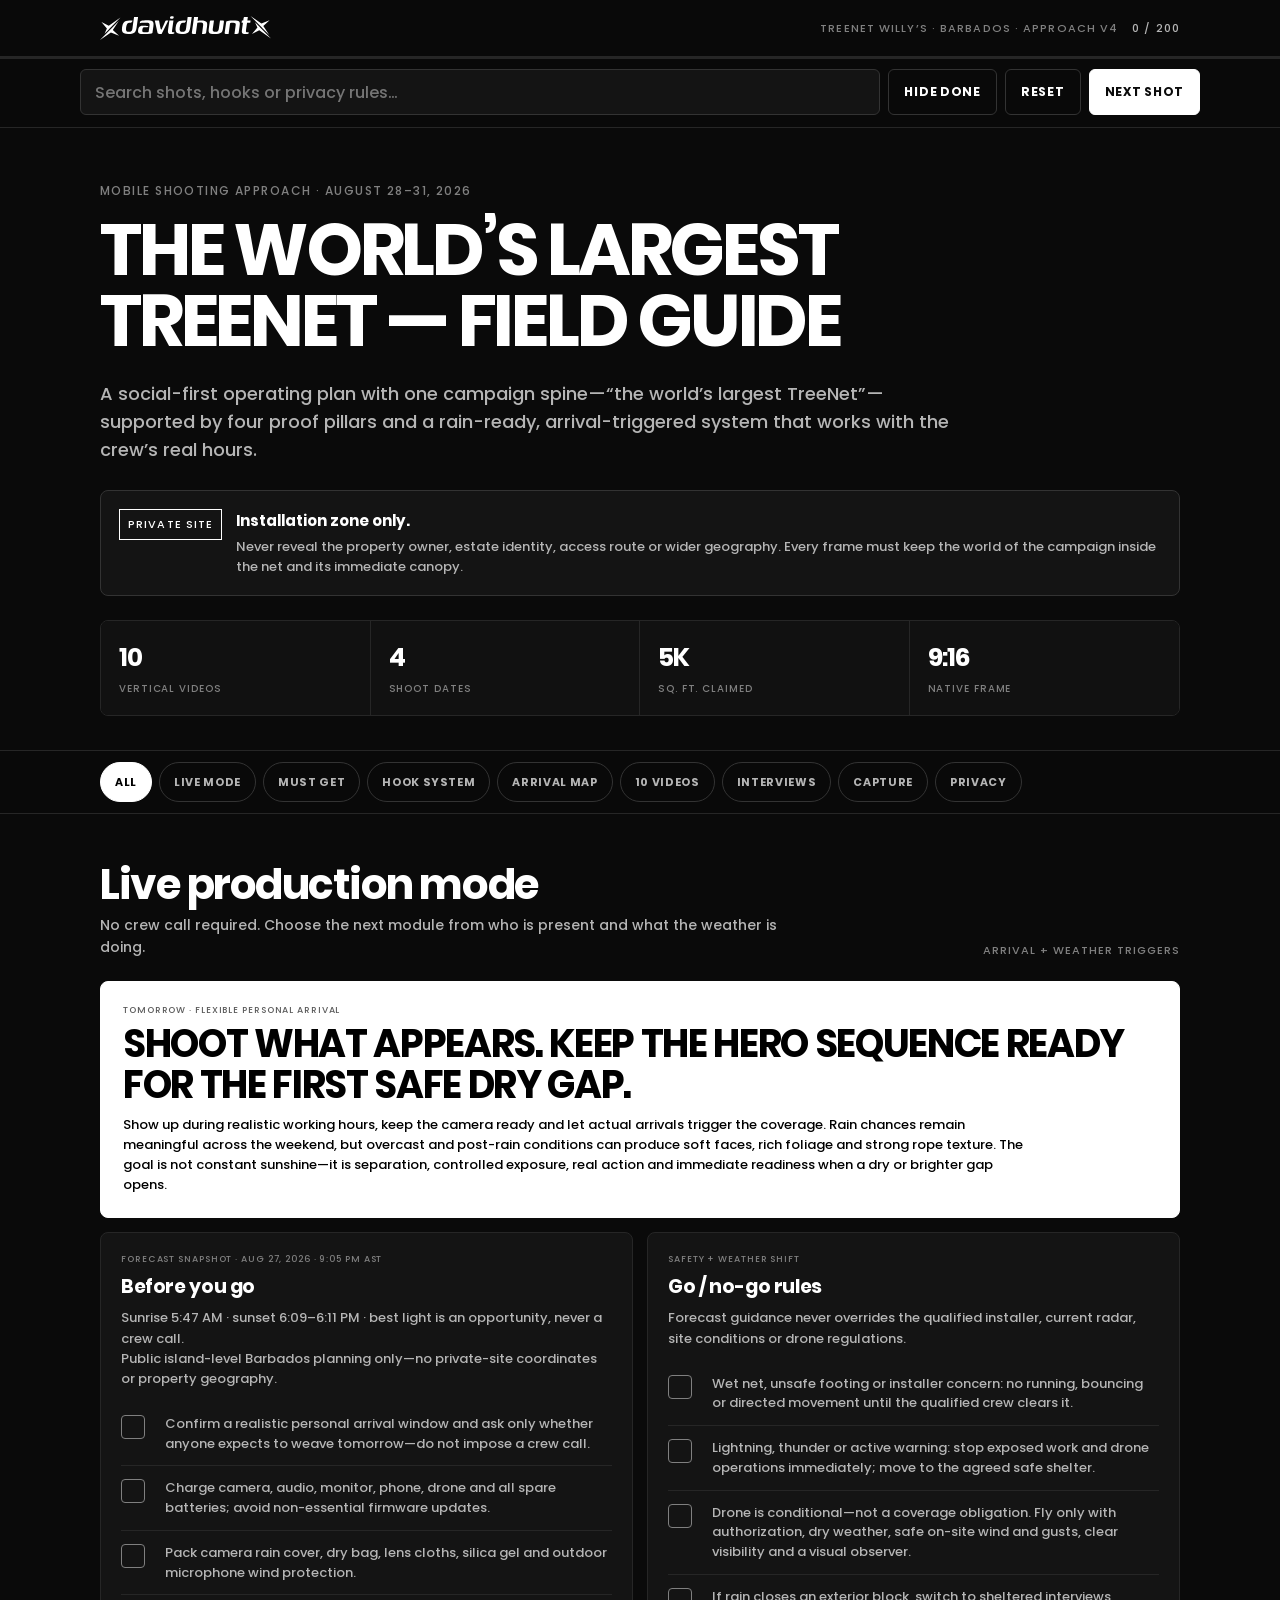
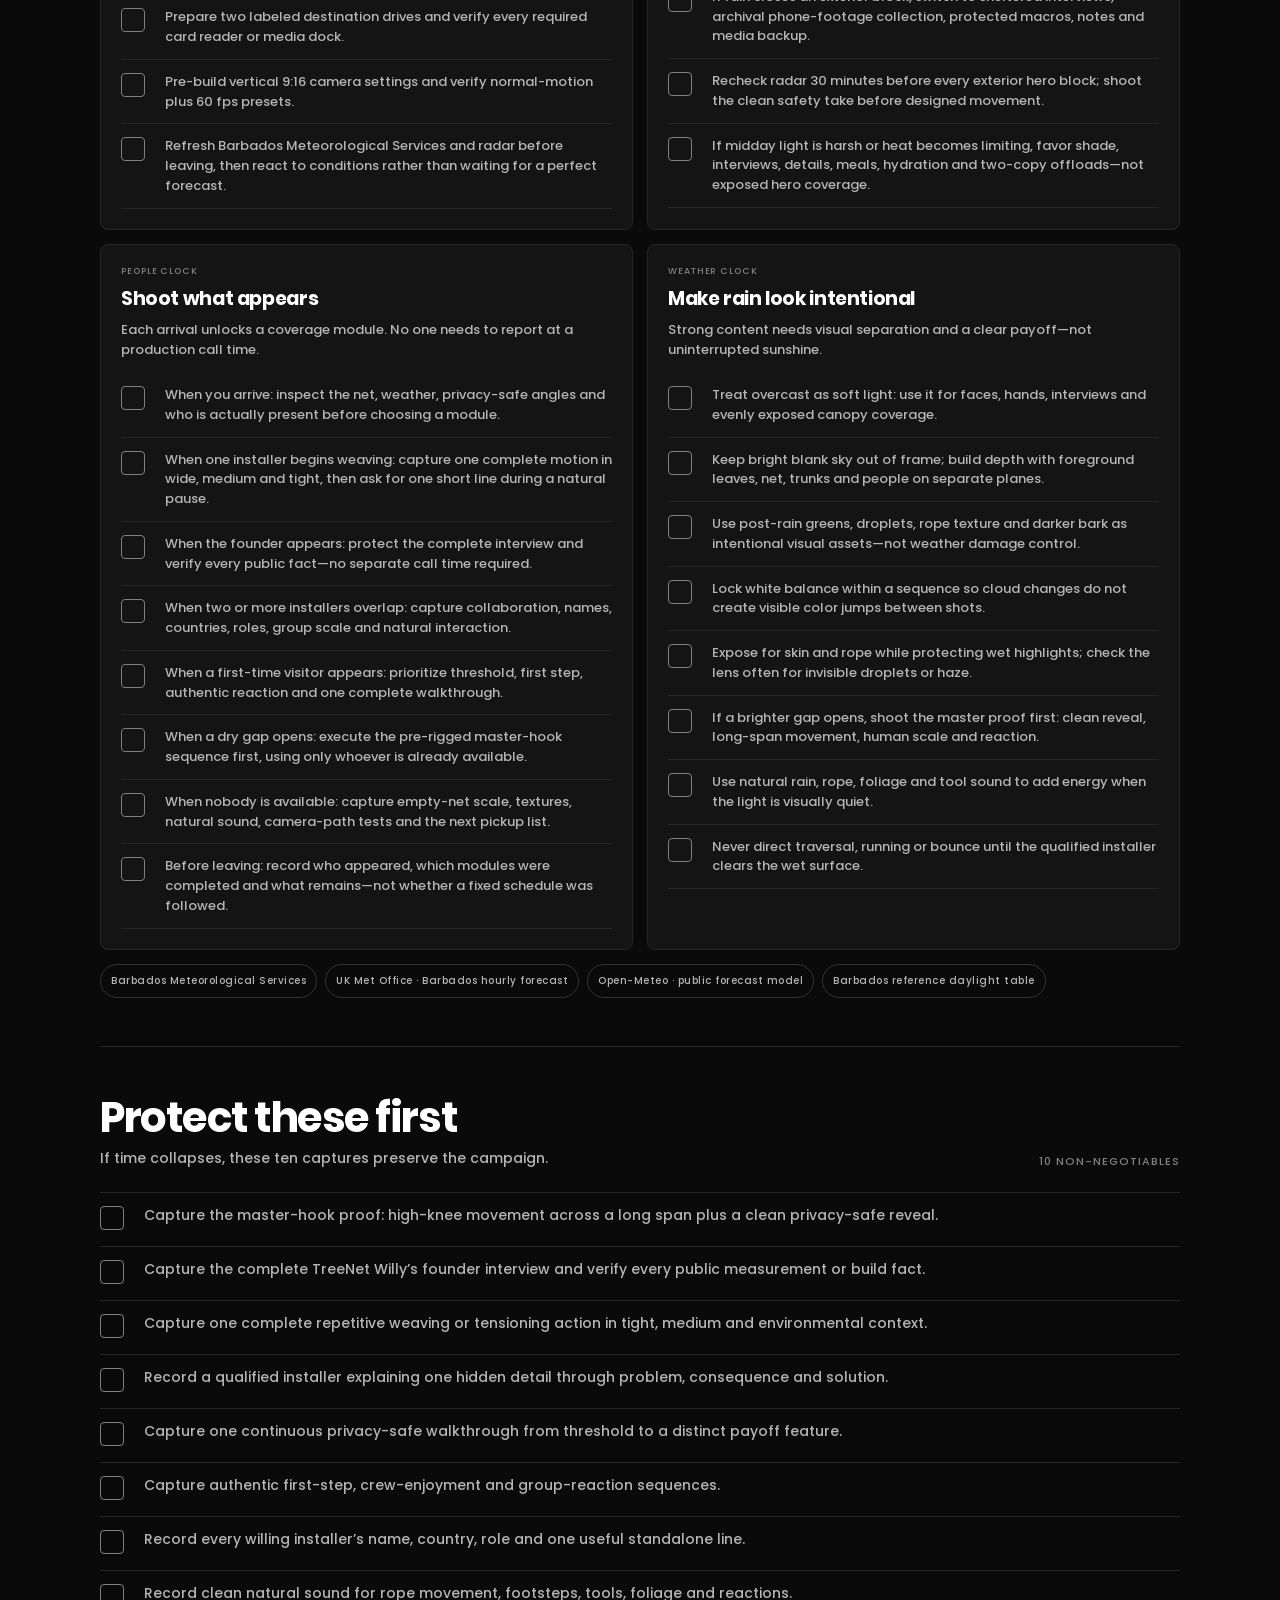
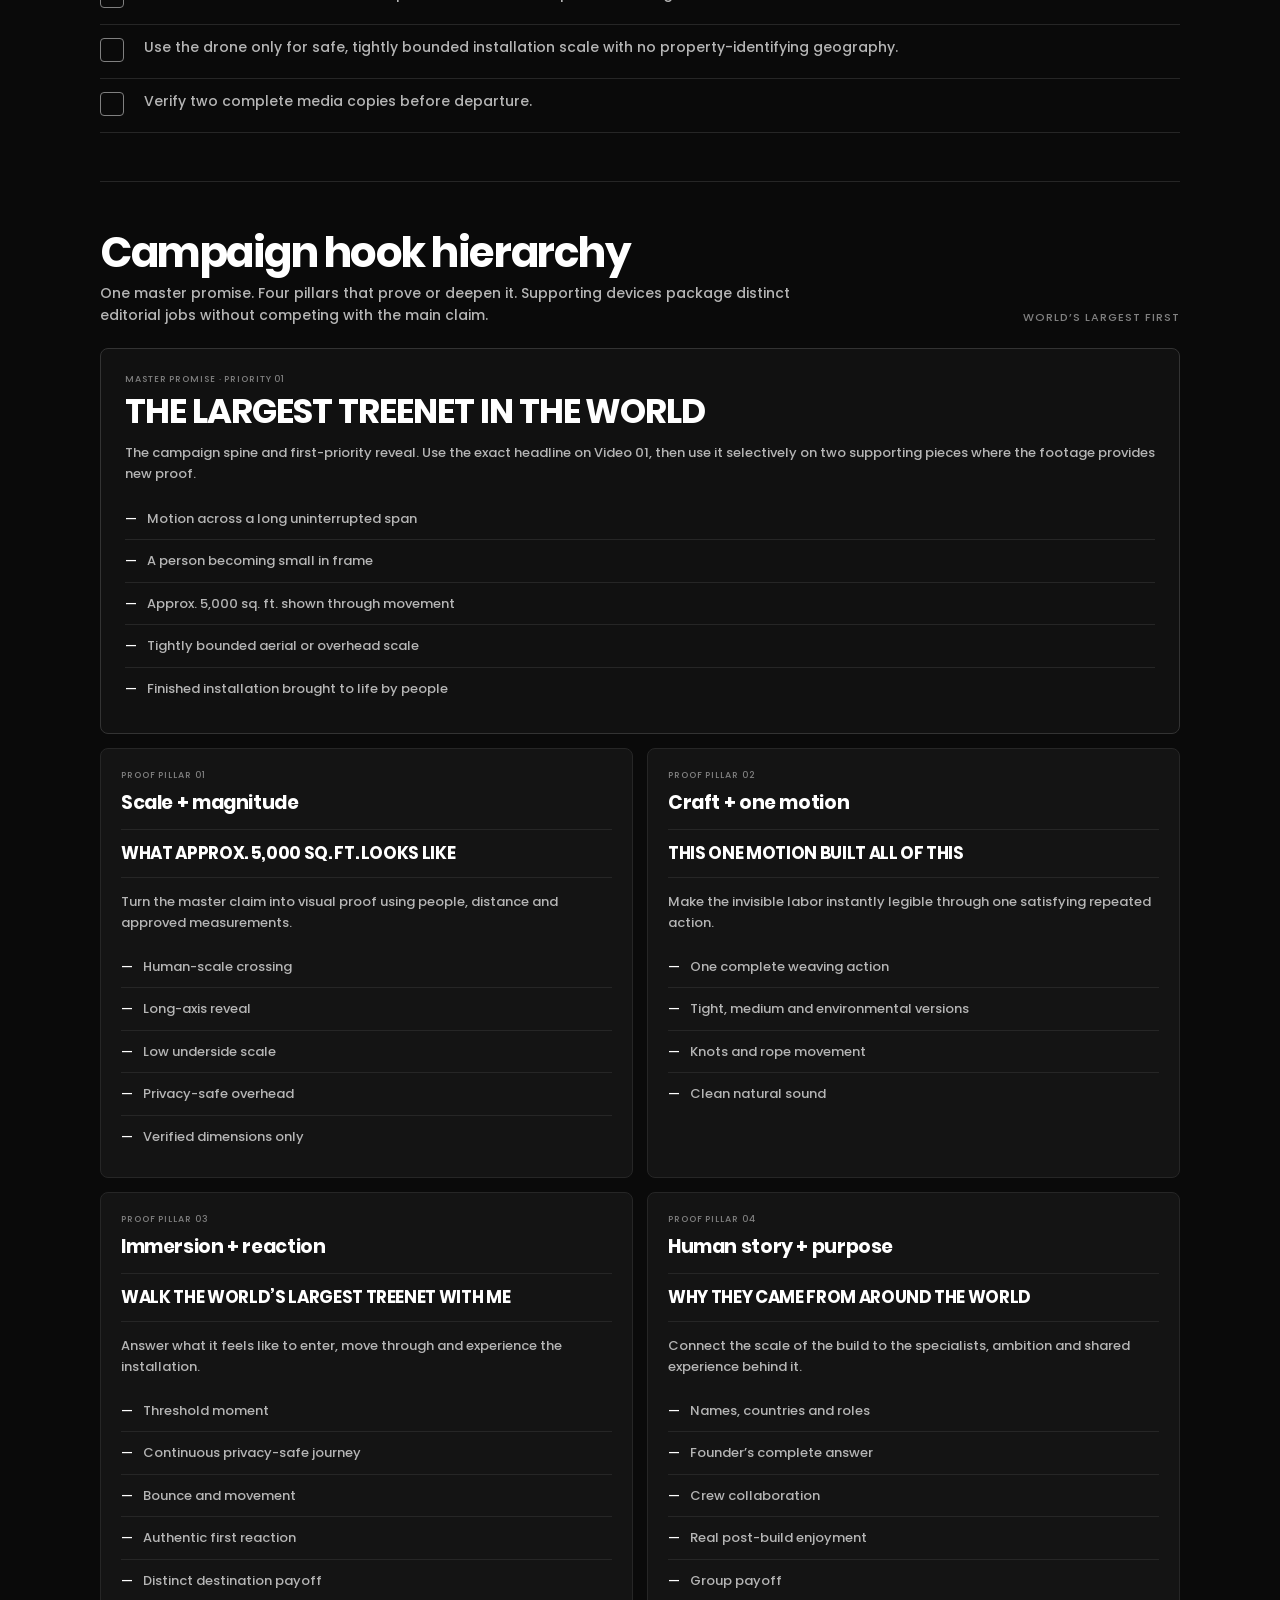
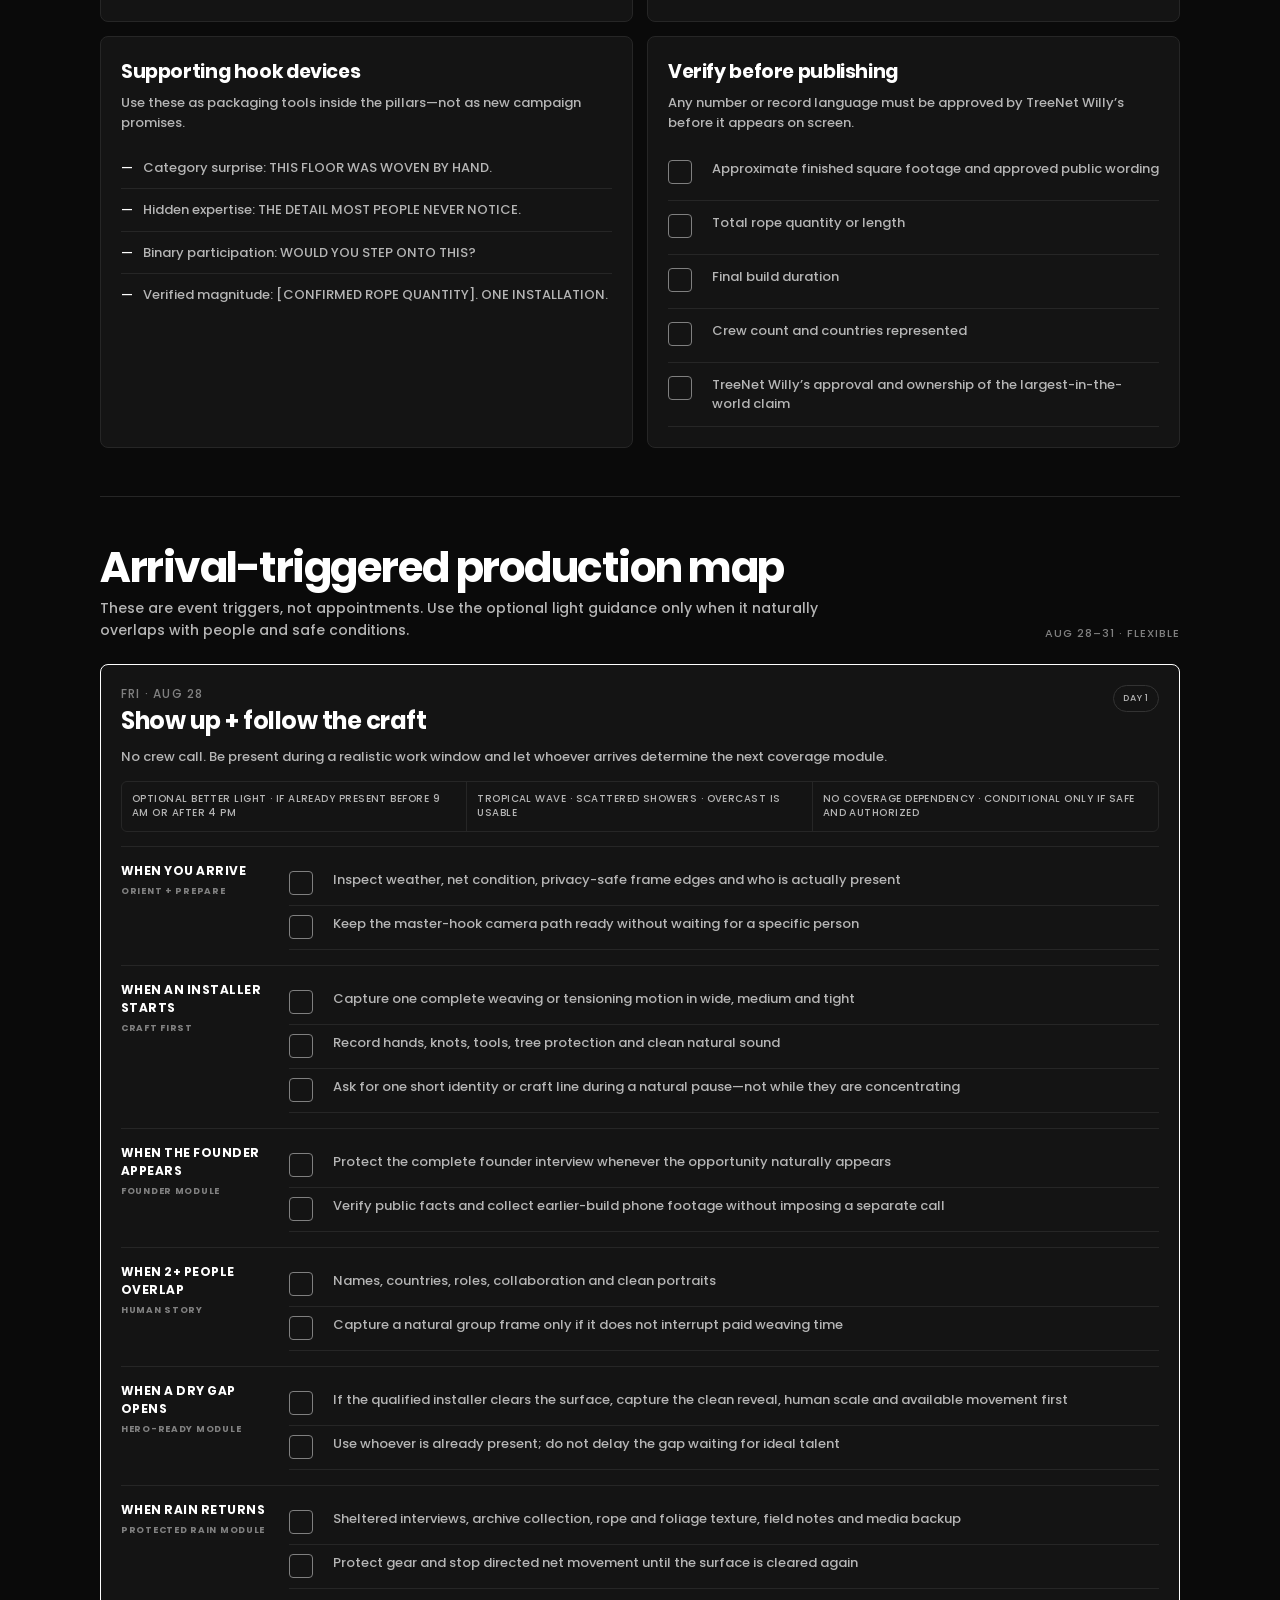
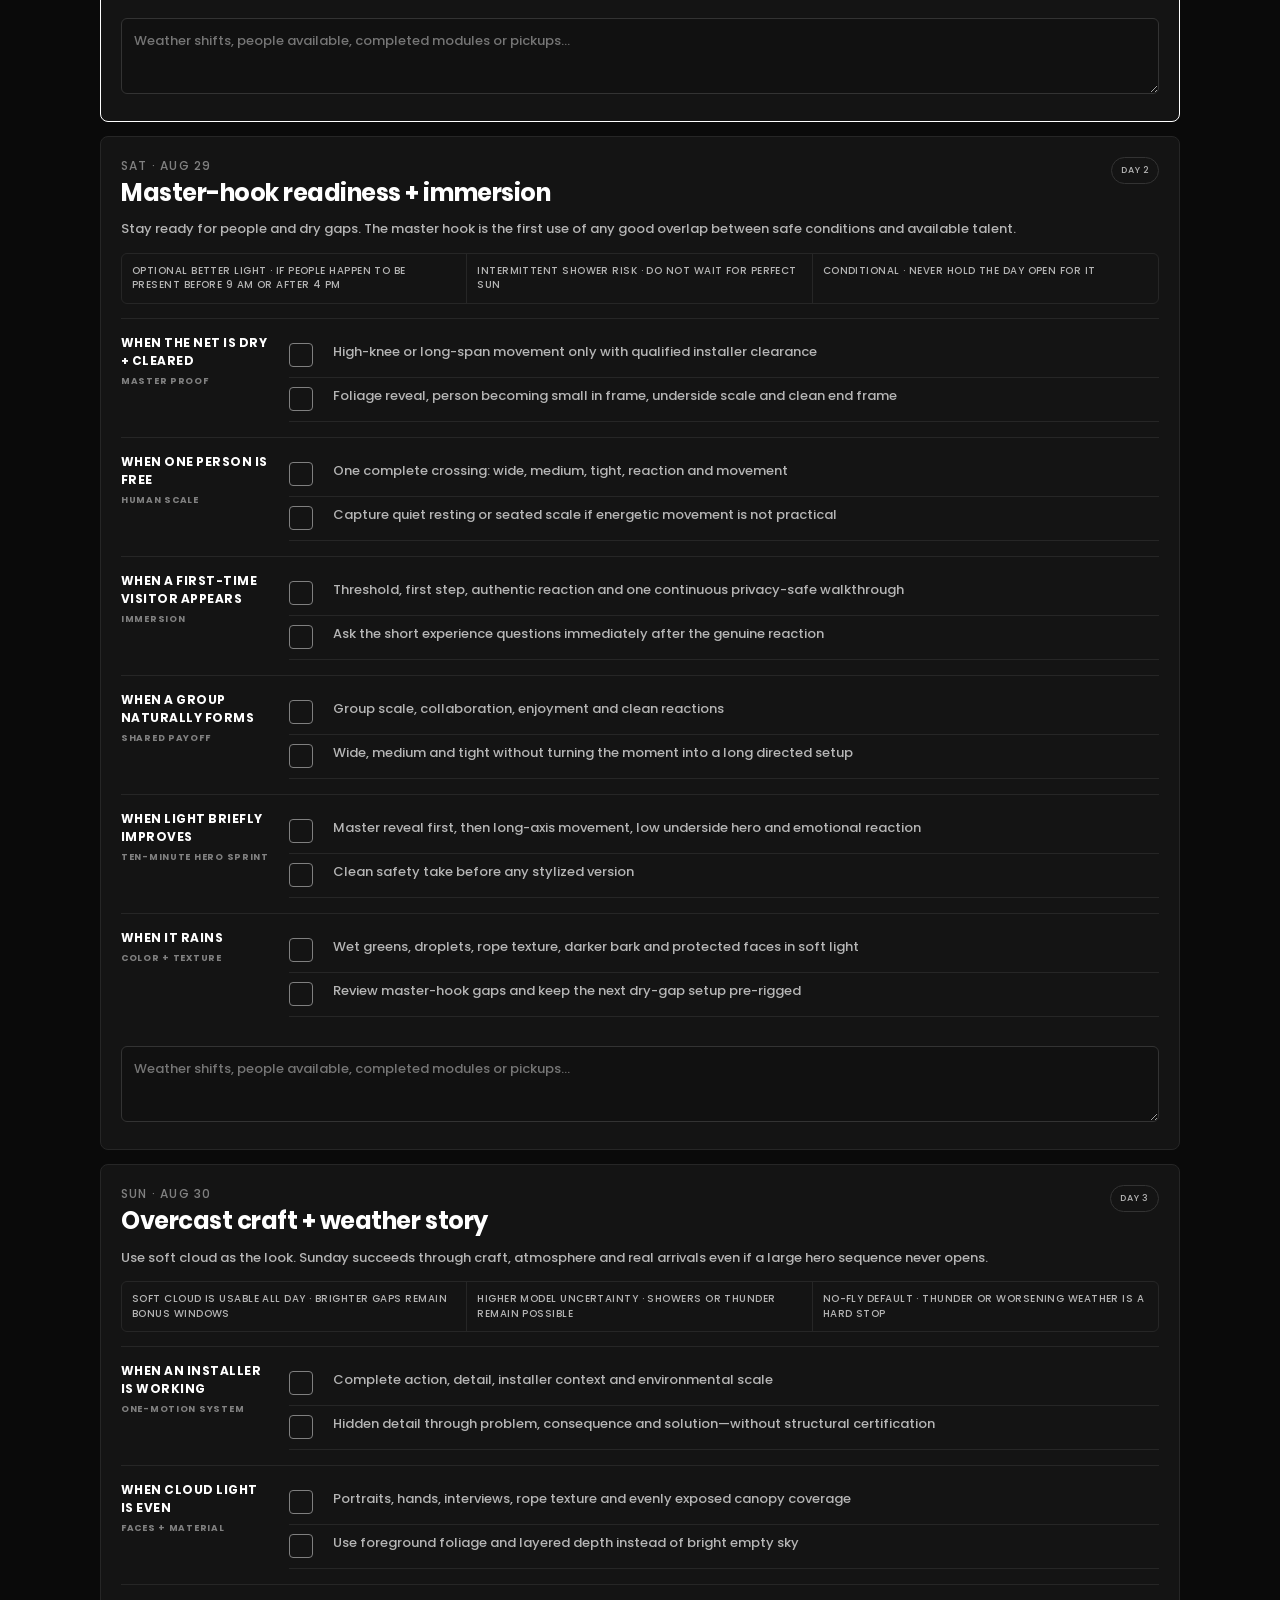
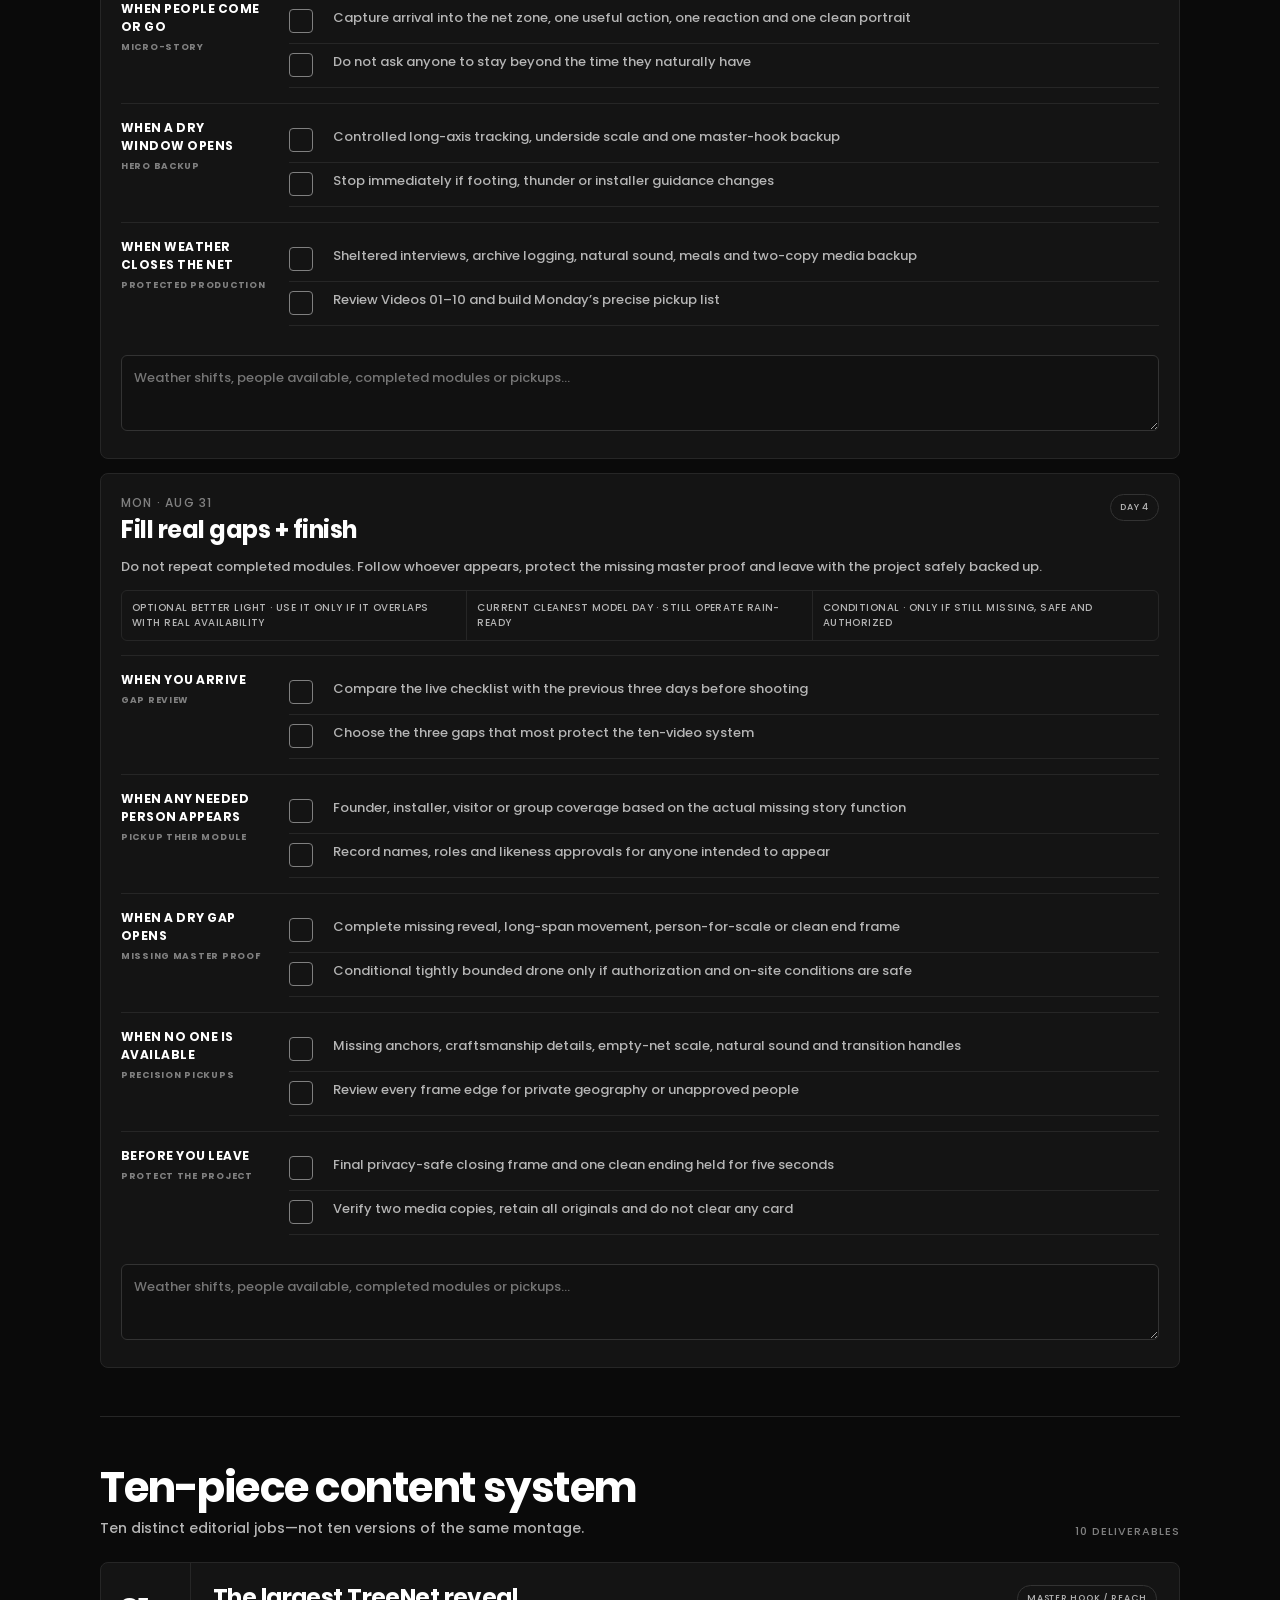
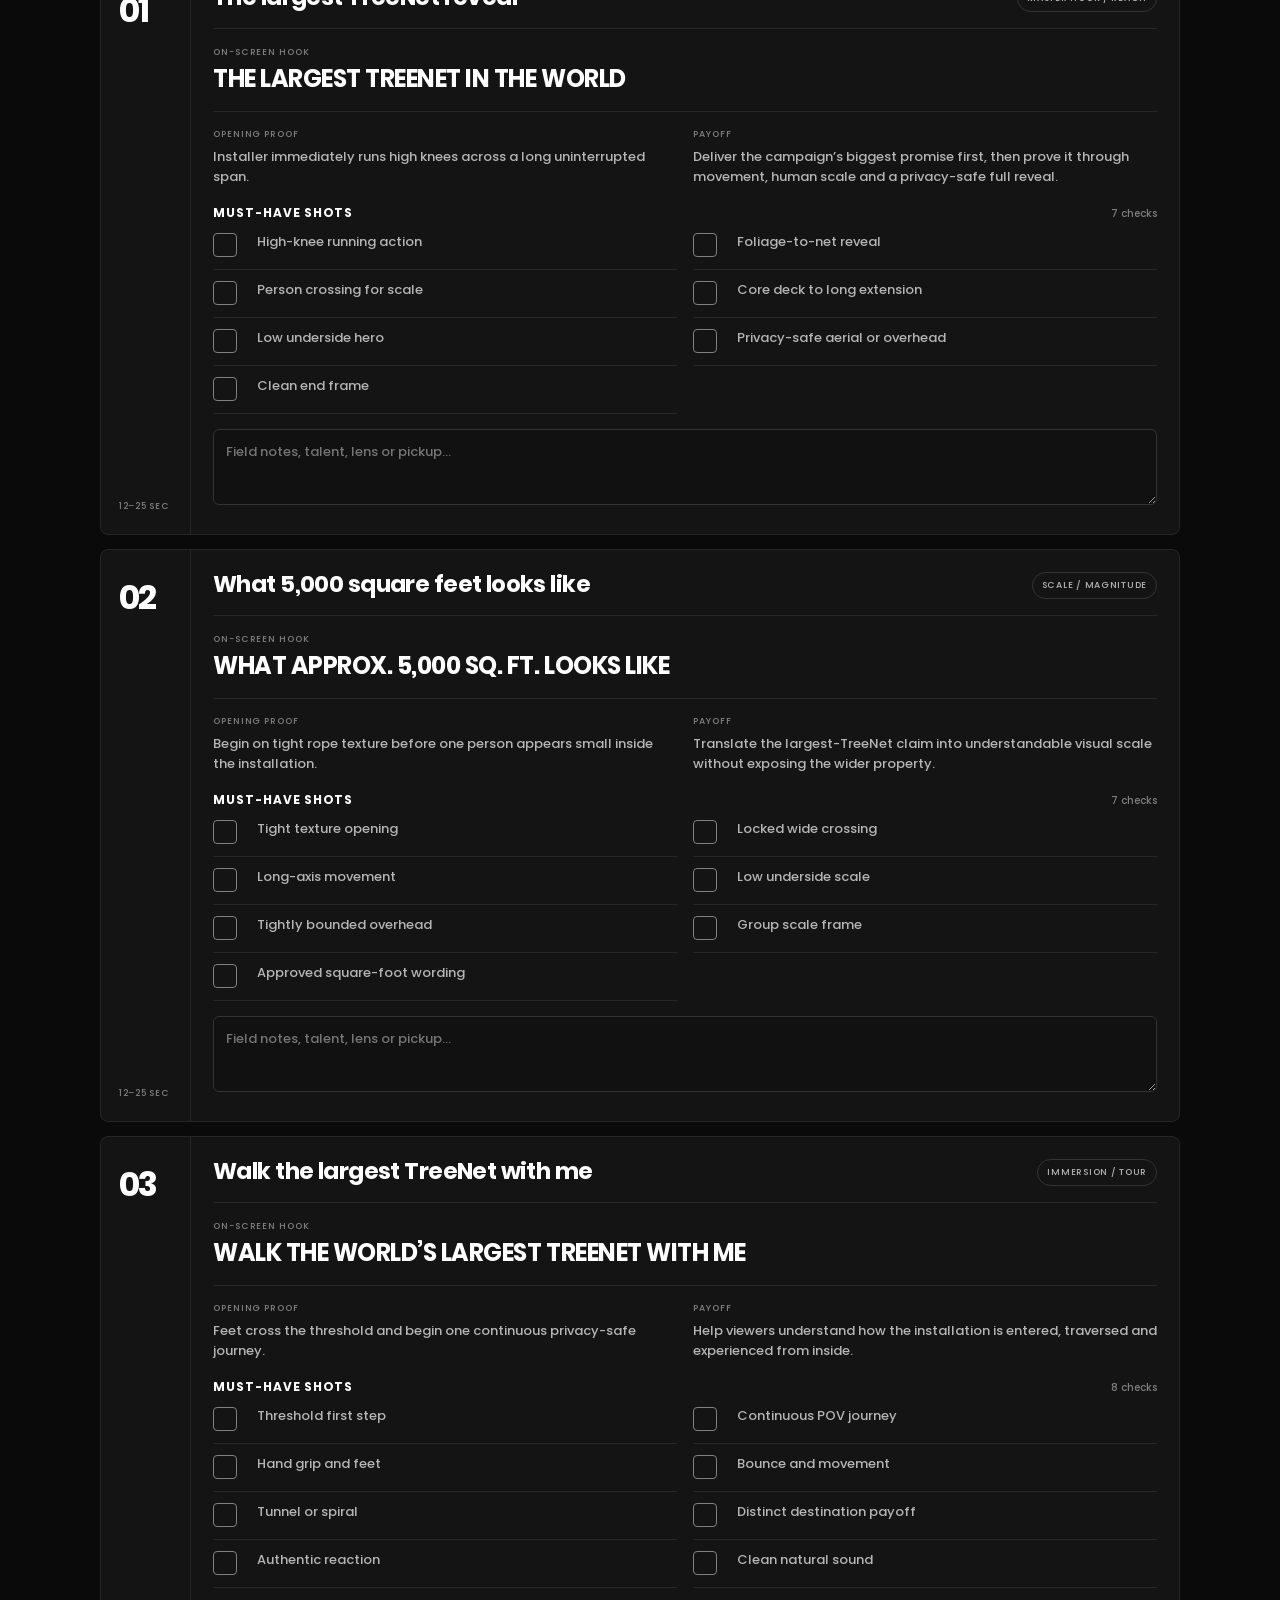
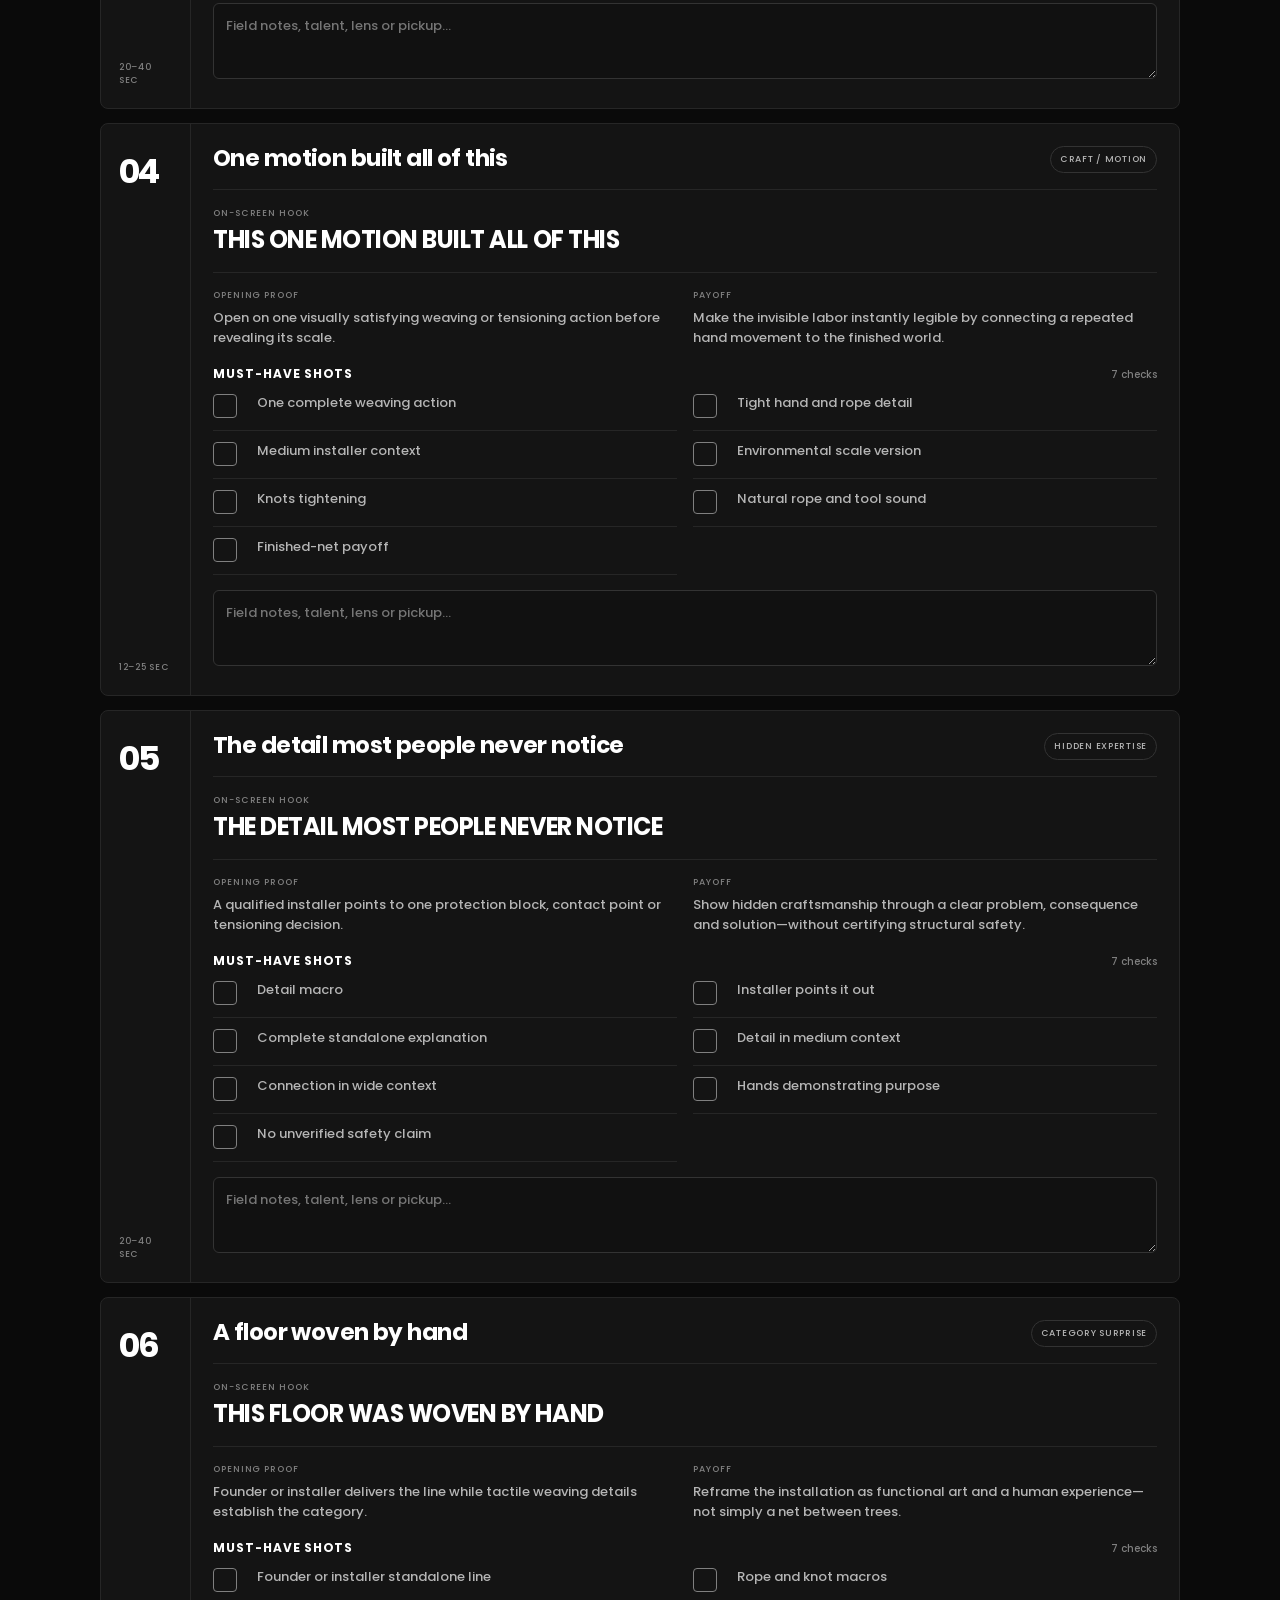
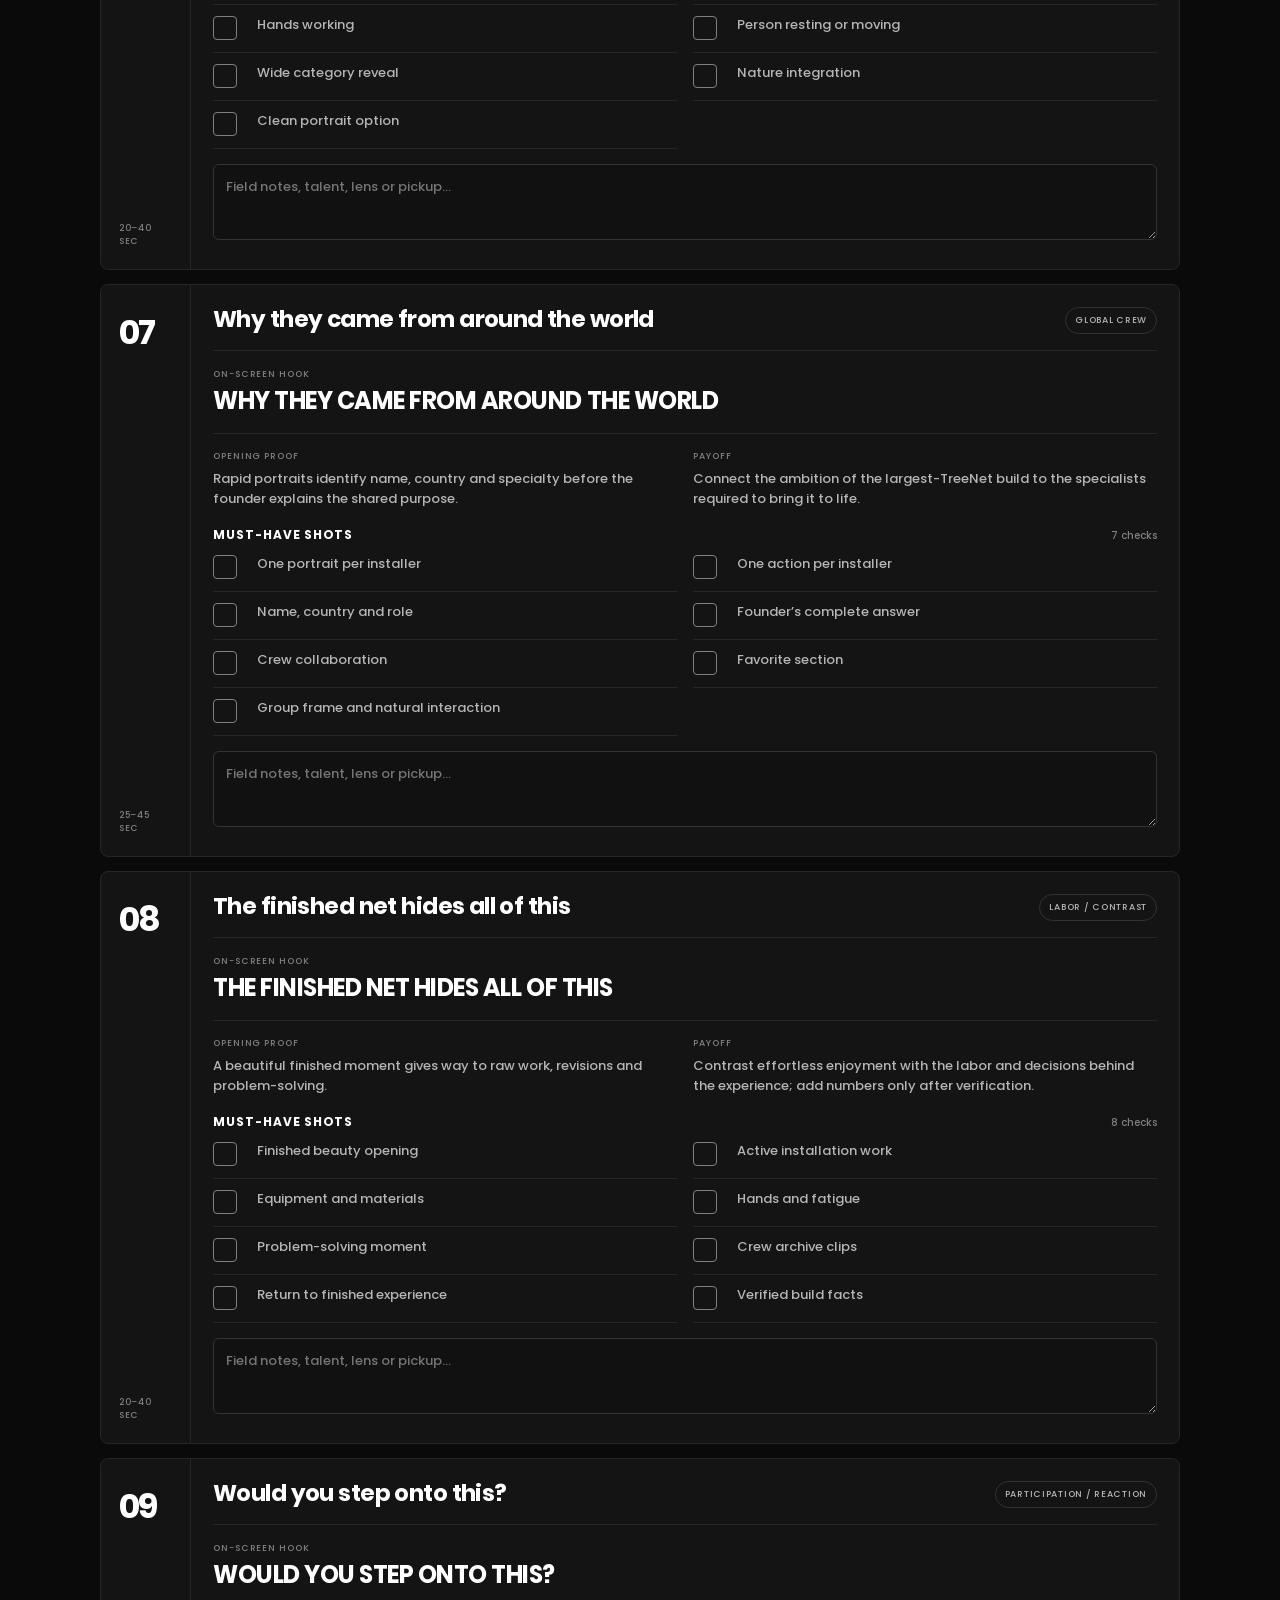
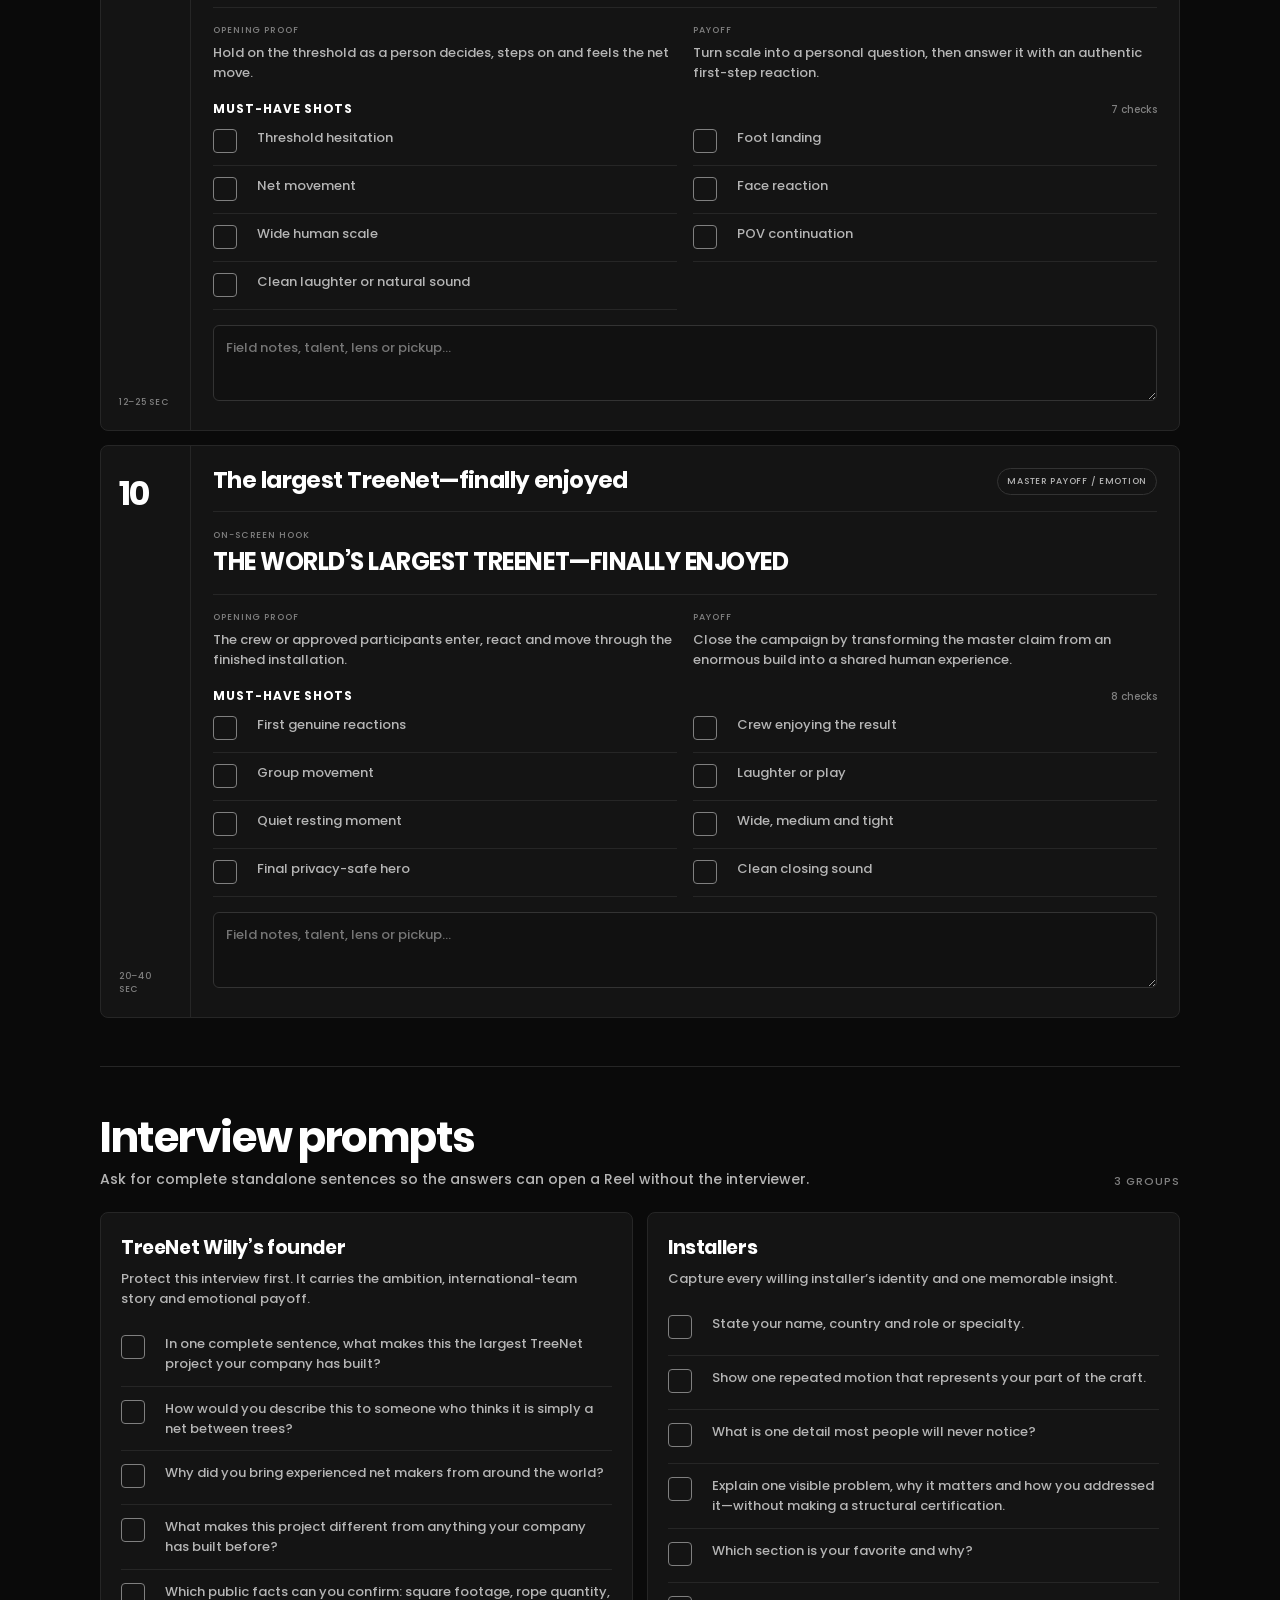
==== commit ca4267b4: "Make production plan arrival-triggered" ====
--- a/index.html
+++ b/index.html
@@ -47,7 +47,7 @@
 <a class="skip" href="#main">Skip to field guide</a>
 <header class="top">
   <div class="wrap">
-    <div class="brandrow"><img class="brandlogo" src="[data-uri]" alt="xdavidhuntx"><div class="headright"><div class="context">TreeNet Willy’s · Barbados · Approach V3</div><div class="status" id="stats">0 / 0</div></div></div>
+    <div class="brandrow"><img class="brandlogo" src="[data-uri]" alt="xdavidhuntx"><div class="headright"><div class="context">TreeNet Willy’s · Barbados · Approach V4</div><div class="status" id="stats">0 / 0</div></div></div>
   </div>
   <div class="progress"><span id="bar"></span></div>
   <div class="wrap toolbar">
@@ -61,7 +61,7 @@
   <div class="wrap">
     <div class="eyebrow">Mobile shooting approach · August 28–31, 2026</div>
     <h1>THE WORLD’S LARGEST TREENET — FIELD GUIDE</h1>
-    <p class="lead">A social-first operating plan with one campaign spine—“the world’s largest TreeNet”—supported by four proof pillars and a weather-aware execution schedule starting Friday, August 28.</p>
+    <p class="lead">A social-first operating plan with one campaign spine—“the world’s largest TreeNet”—supported by four proof pillars and a rain-ready, arrival-triggered system that works with the crew’s real hours.</p>
     <div class="privacyband"><div class="mark">Private site</div><div><strong>Installation zone only.</strong><p>Never reveal the property owner, estate identity, access route or wider geography. Every frame must keep the world of the campaign inside the net and its immediate canopy.</p></div></div>
     <div class="metrics">
       <div class="metric"><b>10</b><span>Vertical videos</span></div>
@@ -73,10 +73,10 @@
 </section>
 <nav class="filters" aria-label="Field guide sections"><div class="wrap chiprow" id="chips">
   <button class="chip active" data-filter="all">All</button>
-  <button class="chip" data-filter="execution">Tomorrow</button>
+  <button class="chip" data-filter="execution">Live mode</button>
   <button class="chip" data-filter="priorities">Must get</button>
   <button class="chip" data-filter="hooks">Hook system</button>
-  <button class="chip" data-filter="schedule">Schedule</button>
+  <button class="chip" data-filter="schedule">Arrival map</button>
   <button class="chip" data-filter="videos">10 videos</button>
   <button class="chip" data-filter="interviews">Interviews</button>
   <button class="chip" data-filter="capture">Capture</button>
@@ -84,10 +84,10 @@
 </div></nav>
 <main id="main"><div class="wrap" id="content"></div><div class="wrap empty" id="empty">No matching shots or notes.</div></main>
 <script>
-const DATA={"priorities": ["Capture the master-hook proof: high-knee movement across a long span plus a clean privacy-safe reveal.", "Capture the complete TreeNet Willy’s founder interview and verify every public measurement or build fact.", "Capture one complete repetitive weaving or tensioning action in tight, medium and environmental context.", "Record a qualified installer explaining one hidden detail through problem, consequence and solution.", "Capture one continuous privacy-safe walkthrough from threshold to a distinct payoff feature.", "Capture authentic first-step, crew-enjoyment and group-reaction sequences.", "Record every willing installer’s name, country, role and one useful standalone line.", "Record clean natural sound for rope movement, footsteps, tools, foliage and reactions.", "Use the drone only for safe, tightly bounded installation scale with no property-identifying geography.", "Verify two complete media copies before departure."], "masterHook": {"hook": "THE LARGEST TREENET IN THE WORLD", "role": "The campaign spine and first-priority reveal. Use the exact headline on Video 01, then use it selectively on two supporting pieces where the footage provides new proof.", "proof": ["Motion across a long uninterrupted span", "A person becoming small in frame", "Approx. 5,000 sq. ft. shown through movement", "Tightly bounded aerial or overhead scale", "Finished installation brought to life by people"]}, "hookPillars": [{"number": "01", "title": "Scale + magnitude", "hook": "WHAT APPROX. 5,000 SQ. FT. LOOKS LIKE", "purpose": "Turn the master claim into visual proof using people, distance and approved measurements.", "proof": ["Human-scale crossing", "Long-axis reveal", "Low underside scale", "Privacy-safe overhead", "Verified dimensions only"]}, {"number": "02", "title": "Craft + one motion", "hook": "THIS ONE MOTION BUILT ALL OF THIS", "purpose": "Make the invisible labor instantly legible through one satisfying repeated action.", "proof": ["One complete weaving action", "Tight, medium and environmental versions", "Knots and rope movement", "Clean natural sound"]}, {"number": "03", "title": "Immersion + reaction", "hook": "WALK THE WORLD’S LARGEST TREENET WITH ME", "purpose": "Answer what it feels like to enter, move through and experience the installation.", "proof": ["Threshold moment", "Continuous privacy-safe journey", "Bounce and movement", "Authentic first reaction", "Distinct destination payoff"]}, {"number": "04", "title": "Human story + purpose", "hook": "WHY THEY CAME FROM AROUND THE WORLD", "purpose": "Connect the scale of the build to the specialists, ambition and shared experience behind it.", "proof": ["Names, countries and roles", "Founder’s complete answer", "Crew collaboration", "Real post-build enjoyment", "Group payoff"]}], "hookDevices": ["Category surprise: THIS FLOOR WAS WOVEN BY HAND.", "Hidden expertise: THE DETAIL MOST PEOPLE NEVER NOTICE.", "Binary participation: WOULD YOU STEP ONTO THIS?", "Verified magnitude: [CONFIRMED ROPE QUANTITY]. ONE INSTALLATION."], "factsToVerify": ["Approximate finished square footage and approved public wording", "Total rope quantity or length", "Final build duration", "Crew count and countries represented", "TreeNet Willy’s approval and ownership of the largest-in-the-world claim"], "execution": {"snapshot": "Forecast snapshot · Aug 27, 2026 · 8:40 PM AST", "scope": "Public island-level Barbados planning only—no private-site coordinates or property geography.", "daylight": "Sunrise 5:47 AM · sunset 6:09–6:11 PM · civil dawn begins about 5:25 AM", "posture": "A tropical wave affects Friday with scattered light showers and a 30–35 km/h easterly breeze. Saturday currently offers the strongest early master-hook window. Sunday carries the clearest thunderstorm signal. Monday is the best current pickup day, but every forecast can shift.", "tonight": ["Confirm installation-zone access for a 5:20 AM arrival and the actual availability of founders, installers and participants.", "Charge camera, audio, monitor, phone, drone and all spare batteries; avoid non-essential firmware updates.", "Pack camera rain cover, dry bag, lens cloths, silica gel and outdoor microphone wind protection.", "Prepare two labeled destination drives and verify every required card reader or media dock.", "Pre-build vertical 9:16 camera settings and verify normal-motion plus 60 fps presets.", "Set a 5:00 AM alarm to refresh Barbados Meteorological Services, radar and the site’s actual conditions."], "goNoGo": ["Wet net, unsafe footing or installer concern: no running, bouncing or directed movement until the qualified crew clears it.", "Lightning, thunder or active warning: stop exposed work and drone operations immediately; move to the agreed safe shelter.", "Drone is conditional—not a coverage obligation. Fly only with authorization, dry weather, safe on-site wind and gusts, clear visibility and a visual observer.", "If rain closes an exterior block, switch to sheltered interviews, archival phone-footage collection, protected macros, notes and media backup.", "Recheck radar 30 minutes before every exterior hero block; shoot the clean safety take before designed movement.", "Use 10:30 AM–2:30 PM for shade, interviews, details, meals, hydration and two-copy offloads—not exposed hero coverage."], "sources": [{"label": "Barbados Meteorological Services", "url": "https://www.barbadosweather.org/getMediaDataResp.php"}, {"label": "UK Met Office · Barbados hourly forecast", "url": "https://weather.metoffice.gov.uk/forecast/ddmde8c34"}, {"label": "Open-Meteo · public forecast model", "url": "https://open-meteo.com/en/docs"}, {"label": "Barbados reference daylight table", "url": "https://www.timeanddate.com/sun/barbados/bridgetown?month=8&year=2026"}]}, "schedule": [{"date": "FRI · AUG 28", "title": "Human story + weather-flex craft", "priority": "Protect the founder, installer and verified-fact material first. Exterior movement happens only in a dry, crew-cleared gap.", "light": "SUN 5:47 AM · SET 6:11 PM", "weather": "Tropical wave · scattered light showers · 30–35 km/h easterly breeze", "drone": "NO-FLY DEFAULT · reassess only if the site is demonstrably safe", "blocks": [{"time": "5:20–5:45 AM", "label": "Arrival + go/no-go", "tasks": ["Refresh BMS forecast and radar; inspect the net surface with the qualified installer", "Stage rain protection, audio wind protection and dry media storage inside the approved zone"]}, {"time": "5:47–7:15 AM", "label": "Dry-gap safety coverage", "tasks": ["If dry: empty-installation wides, foliage reveal and person-for-scale safety takes", "If wet: canopy, rope, bark and tool textures only—no running, bounce or drone"]}, {"time": "7:30–10:00 AM", "label": "Interview priority", "tasks": ["Complete TreeNet Willy’s founder interview and public-fact verification", "Installer names, countries, roles, portraits and one standalone craft line each", "Collect earlier-build phone footage while the crew is together"]}, {"time": "10:15 AM–1:00 PM", "label": "Protected craft", "tasks": ["One complete repeated weaving or tensioning action: tight, medium and environmental", "Installer-led hidden detail: problem, consequence and solution", "Hands, tools, knots, tree protection and clean natural sound"]}, {"time": "1:00–2:30 PM", "label": "Heat + media reset", "tasks": ["Lunch, hydration and shaded equipment reset", "Complete two verified media copies and review privacy edges on morning selects"]}, {"time": "2:30–4:15 PM", "label": "Crew story", "tasks": ["Clean installer portraits and natural collaboration", "Crew group image, short group movement and founder interaction", "Capture labor-to-finished-result contrast without staging unsafe work"]}, {"time": "4:15–6:11 PM", "label": "Evening dry-gap", "tasks": ["If dry and cleared: first-step reactions, one complete crossing and long-axis movement", "Capture quiet crew enjoyment, final natural sound and one clean privacy-safe closing frame"]}]}, {"date": "SAT · AUG 29", "title": "Master hook + immersive experience", "priority": "The strongest current window for proving the campaign’s main promise. Capture the clean master-hook safety coverage before anything experimental.", "light": "SUN 5:47 AM · SET 6:11 PM", "weather": "Best early conditions in current guidance · shower risk rises later", "drone": "CONDITIONAL EARLY WINDOW · on-site go/no-go required", "blocks": [{"time": "5:20–5:47 AM", "label": "Pre-light", "tasks": ["Inspect footing, clear bags and tools, lock privacy-safe frame edges", "Confirm participant route, drone observer and abort plan"]}, {"time": "5:47–7:30 AM", "label": "Priority 01 · master proof", "tasks": ["High-knee movement across a long uninterrupted span only if surface and crew clearance are safe", "Foliage-to-net reveal, person becoming small in frame and low underside scale", "Conditional tightly bounded drone or overhead scale—net, trunks and immediate canopy only"]}, {"time": "7:30–9:30 AM", "label": "Immersive walkthrough", "tasks": ["Clean threshold first step and authentic first reaction", "One continuous privacy-safe POV journey with a distinct destination payoff", "Complete crossing: wide, medium, tight, reaction and movement"]}, {"time": "9:45–11:30 AM", "label": "Human scale", "tasks": ["Group interaction, bounce and movement with clean reactions", "Under-net human-scale views, tunnel or spiral sequence and quiet resting moments"]}, {"time": "11:30 AM–2:30 PM", "label": "Midday protection", "tasks": ["Shade, hydration, lunch and two-copy offload", "Review master-hook coverage before people or weather change", "Use protected shade for missed short interview lines or rope macros"]}, {"time": "2:30–4:00 PM", "label": "Weather-flex pickups", "tasks": ["Fill spatial walkthrough, hand-grip, feet, bounce and natural-sound gaps", "Capture category-surprise and hidden-expertise coverage under controlled shade"]}, {"time": "4:00–5:30 PM", "label": "Second hero window", "tasks": ["Only if radar is clear: long-axis tracking, group scale and emotional payoff", "Finish before the forecast’s later shower risk compromises continuity or footing"]}]}, {"date": "SUN · AUG 30", "title": "Storm-flex craft + controlled hero", "priority": "Use soft cloud for craft and movement, but treat thunder as a hard stop. Do not make drone coverage the day’s dependency.", "light": "SUN 5:47 AM · SET 6:10 PM", "weather": "Cloudier · intermittent showers · model flags midday thunderstorm risk", "drone": "NO-FLY DEFAULT · reconsider only after a clean official and on-site check", "blocks": [{"time": "5:20–5:47 AM", "label": "Weather decision", "tasks": ["Refresh official forecast, radar and lightning conditions", "Choose outdoor hero route or protected craft fallback before unpacking"]}, {"time": "5:47–8:15 AM", "label": "Soft-light dry gap", "tasks": ["If dry: controlled long-axis tracking, low underside hero and clean canopy context", "Capture master-hook backup takes without exposing the wider property"]}, {"time": "8:30–11:00 AM", "label": "Craft system", "tasks": ["One-motion sequences, knot macros, tree protection and installer demonstrations", "Finished-net beauty versus labor, revisions and problem-solving"]}, {"time": "11:00 AM–3:00 PM", "label": "Storm hold + protected work", "tasks": ["No exposed work if thunder or lightning is present", "Sheltered interview pickups, archive-footage logging, field notes, meals and two-copy media backup", "Review Videos 01–10 against the must-have checklist and build the pickup list"]}, {"time": "3:00–5:00 PM", "label": "Radar-cleared movement", "tasks": ["If dry: group experience, first reactions, tunnel or spiral and quiet resting coverage", "If showers continue: protected audio, hands, portrait and verified-fact pickups"]}, {"time": "5:00–6:10 PM", "label": "Contingent closing light", "tasks": ["Use only if conditions are stable: silhouettes, final crew enjoyment and clean closing sound", "Do not wait beneath exposed canopy for sunset during thunder or worsening wind"]}]}, {"date": "MON · AUG 31", "title": "Master pickups + final payoff", "priority": "Current best reliability for verified gaps. Leave with the master promise, human payoff, privacy review and two complete copies protected.", "light": "SUN 5:47 AM · SET 6:09 PM", "weather": "Current cleanest pickup day · midday showers possible · cloudier late", "drone": "CONDITIONAL EARLY WINDOW · only if still required and safe", "blocks": [{"time": "5:20–5:47 AM", "label": "Final gap review", "tasks": ["Compare the live checklist with the previous three days before shooting", "Prioritize only gaps that materially protect the ten-video system"]}, {"time": "5:47–7:30 AM", "label": "Master pickup window", "tasks": ["Complete missing master reveal, long-span movement, person-for-scale and clean end frame", "Conditional tightly bounded drone pickup only if authorized, dry and within safe on-site wind limits"]}, {"time": "7:30–10:00 AM", "label": "Immersion + reactions", "tasks": ["Missing threshold, POV, complete crossing, group reaction and quiet-rest coverage", "Clean versions previously contaminated by bags, tools, unapproved people or private geography"]}, {"time": "10:00–11:30 AM", "label": "Claims + voices", "tasks": ["Missing founder or installer lines and final public-fact confirmation", "Record names, roles and likeness approvals for anyone intended to appear"]}, {"time": "11:30 AM–2:30 PM", "label": "Midday protection", "tasks": ["Shade, lunch, hydration and full checklist review", "Two verified media copies; spot-check playback from every recording device"]}, {"time": "2:30–4:30 PM", "label": "Precision pickups", "tasks": ["Missing anchors, craftsmanship details, clean natural sound and transition handles", "Review all four frame edges and backgrounds at every final camera position"]}, {"time": "4:30–6:09 PM", "label": "Emotional finish", "tasks": ["Crew or approved participants finally enjoying the installation: wide, medium, tight and reaction", "Final privacy-safe hero, closing sound and one clean ending held for five seconds"]}, {"time": "6:09–6:30 PM", "label": "Close + protect", "tasks": ["Confirm no card is cleared and no original is deleted", "Verify both media copies, pack every card and leave the installation zone clean"]}]}], "videos": [{"number": "01", "title": "The largest TreeNet reveal", "duration": "12–25 SEC", "type": "MASTER HOOK / REACH", "hook": "THE LARGEST TREENET IN THE WORLD", "opening": "Installer immediately runs high knees across a long uninterrupted span.", "payoff": "Deliver the campaign’s biggest promise first, then prove it through movement, human scale and a privacy-safe full reveal.", "shots": ["High-knee running action", "Foliage-to-net reveal", "Person crossing for scale", "Core deck to long extension", "Low underside hero", "Privacy-safe aerial or overhead", "Clean end frame"]}, {"number": "02", "title": "What 5,000 square feet looks like", "duration": "12–25 SEC", "type": "SCALE / MAGNITUDE", "hook": "WHAT APPROX. 5,000 SQ. FT. LOOKS LIKE", "opening": "Begin on tight rope texture before one person appears small inside the installation.", "payoff": "Translate the largest-TreeNet claim into understandable visual scale without exposing the wider property.", "shots": ["Tight texture opening", "Locked wide crossing", "Long-axis movement", "Low underside scale", "Tightly bounded overhead", "Group scale frame", "Approved square-foot wording"]}, {"number": "03", "title": "Walk the largest TreeNet with me", "duration": "20–40 SEC", "type": "IMMERSION / TOUR", "hook": "WALK THE WORLD’S LARGEST TREENET WITH ME", "opening": "Feet cross the threshold and begin one continuous privacy-safe journey.", "payoff": "Help viewers understand how the installation is entered, traversed and experienced from inside.", "shots": ["Threshold first step", "Continuous POV journey", "Hand grip and feet", "Bounce and movement", "Tunnel or spiral", "Distinct destination payoff", "Authentic reaction", "Clean natural sound"]}, {"number": "04", "title": "One motion built all of this", "duration": "12–25 SEC", "type": "CRAFT / MOTION", "hook": "THIS ONE MOTION BUILT ALL OF THIS", "opening": "Open on one visually satisfying weaving or tensioning action before revealing its scale.", "payoff": "Make the invisible labor instantly legible by connecting a repeated hand movement to the finished world.", "shots": ["One complete weaving action", "Tight hand and rope detail", "Medium installer context", "Environmental scale version", "Knots tightening", "Natural rope and tool sound", "Finished-net payoff"]}, {"number": "05", "title": "The detail most people never notice", "duration": "20–40 SEC", "type": "HIDDEN EXPERTISE", "hook": "THE DETAIL MOST PEOPLE NEVER NOTICE", "opening": "A qualified installer points to one protection block, contact point or tensioning decision.", "payoff": "Show hidden craftsmanship through a clear problem, consequence and solution—without certifying structural safety.", "shots": ["Detail macro", "Installer points it out", "Complete standalone explanation", "Detail in medium context", "Connection in wide context", "Hands demonstrating purpose", "No unverified safety claim"]}, {"number": "06", "title": "A floor woven by hand", "duration": "20–40 SEC", "type": "CATEGORY SURPRISE", "hook": "THIS FLOOR WAS WOVEN BY HAND", "opening": "Founder or installer delivers the line while tactile weaving details establish the category.", "payoff": "Reframe the installation as functional art and a human experience—not simply a net between trees.", "shots": ["Founder or installer standalone line", "Rope and knot macros", "Hands working", "Person resting or moving", "Wide category reveal", "Nature integration", "Clean portrait option"]}, {"number": "07", "title": "Why they came from around the world", "duration": "25–45 SEC", "type": "GLOBAL CREW", "hook": "WHY THEY CAME FROM AROUND THE WORLD", "opening": "Rapid portraits identify name, country and specialty before the founder explains the shared purpose.", "payoff": "Connect the ambition of the largest-TreeNet build to the specialists required to bring it to life.", "shots": ["One portrait per installer", "One action per installer", "Name, country and role", "Founder’s complete answer", "Crew collaboration", "Favorite section", "Group frame and natural interaction"]}, {"number": "08", "title": "The finished net hides all of this", "duration": "20–40 SEC", "type": "LABOR / CONTRAST", "hook": "THE FINISHED NET HIDES ALL OF THIS", "opening": "A beautiful finished moment gives way to raw work, revisions and problem-solving.", "payoff": "Contrast effortless enjoyment with the labor and decisions behind the experience; add numbers only after verification.", "shots": ["Finished beauty opening", "Active installation work", "Equipment and materials", "Hands and fatigue", "Problem-solving moment", "Crew archive clips", "Return to finished experience", "Verified build facts"]}, {"number": "09", "title": "Would you step onto this?", "duration": "12–25 SEC", "type": "PARTICIPATION / REACTION", "hook": "WOULD YOU STEP ONTO THIS?", "opening": "Hold on the threshold as a person decides, steps on and feels the net move.", "payoff": "Turn scale into a personal question, then answer it with an authentic first-step reaction.", "shots": ["Threshold hesitation", "Foot landing", "Net movement", "Face reaction", "Wide human scale", "POV continuation", "Clean laughter or natural sound"]}, {"number": "10", "title": "The largest TreeNet—finally enjoyed", "duration": "20–40 SEC", "type": "MASTER PAYOFF / EMOTION", "hook": "THE WORLD’S LARGEST TREENET—FINALLY ENJOYED", "opening": "The crew or approved participants enter, react and move through the finished installation.", "payoff": "Close the campaign by transforming the master claim from an enormous build into a shared human experience.", "shots": ["First genuine reactions", "Crew enjoying the result", "Group movement", "Laughter or play", "Quiet resting moment", "Wide, medium and tight", "Final privacy-safe hero", "Clean closing sound"]}], "founderQuestions": ["In one complete sentence, what makes this the largest TreeNet project your company has built?", "How would you describe this to someone who thinks it is simply a net between trees?", "Why did you bring experienced net makers from around the world?", "What makes this project different from anything your company has built before?", "Which public facts can you confirm: square footage, rope quantity, build duration, crew count and countries?", "How did it feel when you finally saw how expansive it had become?", "What do you want people to feel when they enter it?"], "installerQuestions": ["State your name, country and role or specialty.", "Show one repeated motion that represents your part of the craft.", "What is one detail most people will never notice?", "Explain one visible problem, why it matters and how you addressed it—without making a structural certification.", "Which section is your favorite and why?", "What makes this crew or build unique?"], "experienceQuestions": ["What was your first reaction before stepping on?", "Would you have stepped onto it if you only saw it from the ground?", "What does it feel like once you are inside it?", "What surprised you about the scale?"], "captureRules": ["Compose natively for 9:16 whenever possible.", "Keep faces, hands, knots and key features away from UI-heavy top and bottom edges.", "Capture selected clean wides wider than needed for reframing.", "Use 24/30 fps for normal motion; reserve 60 fps for bounce, hands, rope movement and reactions.", "Hold clean compositions for at least four to five usable seconds.", "Capture complete actions—do not enter or leave halfway through.", "For every major moment: wide, medium, tight, reaction and one movement shot.", "Capture a clean version before wipes, whips, rolls or speed-ramp setups.", "Record at least 30 seconds of natural sound in every major area.", "Protect client coverage before personal BTS."], "privacyNever": ["Private property owner without separate explicit authorization", "Estate name, gate, address, signage or security systems", "Road-to-installation journey or access route", "Recognizable residences, outbuildings or neighboring parcels", "Coastline relationships or distant landmarks that triangulate the site", "Broad drone reveals exposing estate scale, boundaries or layout", "Precise geotags, coordinates or map screenshots", "Identifiable staff, faces, vehicles or license plates without approval"], "privacySafe": ["Canopy moving in wind", "Macro leaves, bark, rope and net texture", "Sky framed through approved trees", "Tight foliage reveal into the installation", "Wides whose edges remain inside the installation zone", "Drone compositions tightly cropped to net, trunks and immediate canopy"]};
-const STORE='dh-treenet-barbados-field-guide-v3';
-const PREVIOUS_STORE='dh-treenet-barbados-field-guide-v2';
-const LEGACY_STORE='dh-treenet-barbados-field-guide-v1';
+const DATA={"priorities": ["Capture the master-hook proof: high-knee movement across a long span plus a clean privacy-safe reveal.", "Capture the complete TreeNet Willy’s founder interview and verify every public measurement or build fact.", "Capture one complete repetitive weaving or tensioning action in tight, medium and environmental context.", "Record a qualified installer explaining one hidden detail through problem, consequence and solution.", "Capture one continuous privacy-safe walkthrough from threshold to a distinct payoff feature.", "Capture authentic first-step, crew-enjoyment and group-reaction sequences.", "Record every willing installer’s name, country, role and one useful standalone line.", "Record clean natural sound for rope movement, footsteps, tools, foliage and reactions.", "Use the drone only for safe, tightly bounded installation scale with no property-identifying geography.", "Verify two complete media copies before departure."], "masterHook": {"hook": "THE LARGEST TREENET IN THE WORLD", "role": "The campaign spine and first-priority reveal. Use the exact headline on Video 01, then use it selectively on two supporting pieces where the footage provides new proof.", "proof": ["Motion across a long uninterrupted span", "A person becoming small in frame", "Approx. 5,000 sq. ft. shown through movement", "Tightly bounded aerial or overhead scale", "Finished installation brought to life by people"]}, "hookPillars": [{"number": "01", "title": "Scale + magnitude", "hook": "WHAT APPROX. 5,000 SQ. FT. LOOKS LIKE", "purpose": "Turn the master claim into visual proof using people, distance and approved measurements.", "proof": ["Human-scale crossing", "Long-axis reveal", "Low underside scale", "Privacy-safe overhead", "Verified dimensions only"]}, {"number": "02", "title": "Craft + one motion", "hook": "THIS ONE MOTION BUILT ALL OF THIS", "purpose": "Make the invisible labor instantly legible through one satisfying repeated action.", "proof": ["One complete weaving action", "Tight, medium and environmental versions", "Knots and rope movement", "Clean natural sound"]}, {"number": "03", "title": "Immersion + reaction", "hook": "WALK THE WORLD’S LARGEST TREENET WITH ME", "purpose": "Answer what it feels like to enter, move through and experience the installation.", "proof": ["Threshold moment", "Continuous privacy-safe journey", "Bounce and movement", "Authentic first reaction", "Distinct destination payoff"]}, {"number": "04", "title": "Human story + purpose", "hook": "WHY THEY CAME FROM AROUND THE WORLD", "purpose": "Connect the scale of the build to the specialists, ambition and shared experience behind it.", "proof": ["Names, countries and roles", "Founder’s complete answer", "Crew collaboration", "Real post-build enjoyment", "Group payoff"]}], "hookDevices": ["Category surprise: THIS FLOOR WAS WOVEN BY HAND.", "Hidden expertise: THE DETAIL MOST PEOPLE NEVER NOTICE.", "Binary participation: WOULD YOU STEP ONTO THIS?", "Verified magnitude: [CONFIRMED ROPE QUANTITY]. ONE INSTALLATION."], "factsToVerify": ["Approximate finished square footage and approved public wording", "Total rope quantity or length", "Final build duration", "Crew count and countries represented", "TreeNet Willy’s approval and ownership of the largest-in-the-world claim"], "execution": {"snapshot": "Forecast snapshot · Aug 27, 2026 · 9:05 PM AST", "scope": "Public island-level Barbados planning only—no private-site coordinates or property geography.", "daylight": "Sunrise 5:47 AM · sunset 6:09–6:11 PM · best light is an opportunity, never a crew call.", "posture": "Show up during realistic working hours, keep the camera ready and let actual arrivals trigger the coverage. Rain chances remain meaningful across the weekend, but overcast and post-rain conditions can produce soft faces, rich foliage and strong rope texture. The goal is not constant sunshine—it is separation, controlled exposure, real action and immediate readiness when a dry or brighter gap opens.", "tonight": ["Confirm a realistic personal arrival window and ask only whether anyone expects to weave tomorrow—do not impose a crew call.", "Charge camera, audio, monitor, phone, drone and all spare batteries; avoid non-essential firmware updates.", "Pack camera rain cover, dry bag, lens cloths, silica gel and outdoor microphone wind protection.", "Prepare two labeled destination drives and verify every required card reader or media dock.", "Pre-build vertical 9:16 camera settings and verify normal-motion plus 60 fps presets.", "Refresh Barbados Meteorological Services and radar before leaving, then react to conditions rather than waiting for a perfect forecast."], "goNoGo": ["Wet net, unsafe footing or installer concern: no running, bouncing or directed movement until the qualified crew clears it.", "Lightning, thunder or active warning: stop exposed work and drone operations immediately; move to the agreed safe shelter.", "Drone is conditional—not a coverage obligation. Fly only with authorization, dry weather, safe on-site wind and gusts, clear visibility and a visual observer.", "If rain closes an exterior block, switch to sheltered interviews, archival phone-footage collection, protected macros, notes and media backup.", "Recheck radar 30 minutes before every exterior hero block; shoot the clean safety take before designed movement.", "If midday light is harsh or heat becomes limiting, favor shade, interviews, details, meals, hydration and two-copy offloads—not exposed hero coverage."], "arrivalTriggers": ["When you arrive: inspect the net, weather, privacy-safe angles and who is actually present before choosing a module.", "When one installer begins weaving: capture one complete motion in wide, medium and tight, then ask for one short line during a natural pause.", "When the founder appears: protect the complete interview and verify every public fact—no separate call time required.", "When two or more installers overlap: capture collaboration, names, countries, roles, group scale and natural interaction.", "When a first-time visitor appears: prioritize threshold, first step, authentic reaction and one complete walkthrough.", "When a dry gap opens: execute the pre-rigged master-hook sequence first, using only whoever is already available.", "When nobody is available: capture empty-net scale, textures, natural sound, camera-path tests and the next pickup list.", "Before leaving: record who appeared, which modules were completed and what remains—not whether a fixed schedule was followed."], "rainVisuals": ["Treat overcast as soft light: use it for faces, hands, interviews and evenly exposed canopy coverage.", "Keep bright blank sky out of frame; build depth with foreground leaves, net, trunks and people on separate planes.", "Use post-rain greens, droplets, rope texture and darker bark as intentional visual assets—not weather damage control.", "Lock white balance within a sequence so cloud changes do not create visible color jumps between shots.", "Expose for skin and rope while protecting wet highlights; check the lens often for invisible droplets or haze.", "If a brighter gap opens, shoot the master proof first: clean reveal, long-span movement, human scale and reaction.", "Use natural rain, rope, foliage and tool sound to add energy when the light is visually quiet.", "Never direct traversal, running or bounce until the qualified installer clears the wet surface."], "sources": [{"label": "Barbados Meteorological Services", "url": "https://www.barbadosweather.org/getMediaDataResp.php"}, {"label": "UK Met Office · Barbados hourly forecast", "url": "https://weather.metoffice.gov.uk/forecast/ddmde8c34"}, {"label": "Open-Meteo · public forecast model", "url": "https://open-meteo.com/en/docs"}, {"label": "Barbados reference daylight table", "url": "https://www.timeanddate.com/sun/barbados/bridgetown?month=8&year=2026"}]}, "schedule": [{"date": "FRI · AUG 28", "title": "Show up + follow the craft", "priority": "No crew call. Be present during a realistic work window and let whoever arrives determine the next coverage module.", "light": "OPTIONAL BETTER LIGHT · if already present before 9 AM or after 4 PM", "weather": "Tropical wave · scattered showers · overcast is usable", "drone": "NO COVERAGE DEPENDENCY · conditional only if safe and authorized", "blocks": [{"time": "WHEN YOU ARRIVE", "label": "Orient + prepare", "tasks": ["Inspect weather, net condition, privacy-safe frame edges and who is actually present", "Keep the master-hook camera path ready without waiting for a specific person"]}, {"time": "WHEN AN INSTALLER STARTS", "label": "Craft first", "tasks": ["Capture one complete weaving or tensioning motion in wide, medium and tight", "Record hands, knots, tools, tree protection and clean natural sound", "Ask for one short identity or craft line during a natural pause—not while they are concentrating"]}, {"time": "WHEN THE FOUNDER APPEARS", "label": "Founder module", "tasks": ["Protect the complete founder interview whenever the opportunity naturally appears", "Verify public facts and collect earlier-build phone footage without imposing a separate call"]}, {"time": "WHEN 2+ PEOPLE OVERLAP", "label": "Human story", "tasks": ["Names, countries, roles, collaboration and clean portraits", "Capture a natural group frame only if it does not interrupt paid weaving time"]}, {"time": "WHEN A DRY GAP OPENS", "label": "Hero-ready module", "tasks": ["If the qualified installer clears the surface, capture the clean reveal, human scale and available movement first", "Use whoever is already present; do not delay the gap waiting for ideal talent"]}, {"time": "WHEN RAIN RETURNS", "label": "Protected rain module", "tasks": ["Sheltered interviews, archive collection, rope and foliage texture, field notes and media backup", "Protect gear and stop directed net movement until the surface is cleared again"]}]}, {"date": "SAT · AUG 29", "title": "Master-hook readiness + immersion", "priority": "Stay ready for people and dry gaps. The master hook is the first use of any good overlap between safe conditions and available talent.", "light": "OPTIONAL BETTER LIGHT · if people happen to be present before 9 AM or after 4 PM", "weather": "Intermittent shower risk · do not wait for perfect sun", "drone": "CONDITIONAL · never hold the day open for it", "blocks": [{"time": "WHEN THE NET IS DRY + CLEARED", "label": "Master proof", "tasks": ["High-knee or long-span movement only with qualified installer clearance", "Foliage reveal, person becoming small in frame, underside scale and clean end frame"]}, {"time": "WHEN ONE PERSON IS FREE", "label": "Human scale", "tasks": ["One complete crossing: wide, medium, tight, reaction and movement", "Capture quiet resting or seated scale if energetic movement is not practical"]}, {"time": "WHEN A FIRST-TIME VISITOR APPEARS", "label": "Immersion", "tasks": ["Threshold, first step, authentic reaction and one continuous privacy-safe walkthrough", "Ask the short experience questions immediately after the genuine reaction"]}, {"time": "WHEN A GROUP NATURALLY FORMS", "label": "Shared payoff", "tasks": ["Group scale, collaboration, enjoyment and clean reactions", "Wide, medium and tight without turning the moment into a long directed setup"]}, {"time": "WHEN LIGHT BRIEFLY IMPROVES", "label": "Ten-minute hero sprint", "tasks": ["Master reveal first, then long-axis movement, low underside hero and emotional reaction", "Clean safety take before any stylized version"]}, {"time": "WHEN IT RAINS", "label": "Color + texture", "tasks": ["Wet greens, droplets, rope texture, darker bark and protected faces in soft light", "Review master-hook gaps and keep the next dry-gap setup pre-rigged"]}]}, {"date": "SUN · AUG 30", "title": "Overcast craft + weather story", "priority": "Use soft cloud as the look. Sunday succeeds through craft, atmosphere and real arrivals even if a large hero sequence never opens.", "light": "SOFT CLOUD IS USABLE ALL DAY · brighter gaps remain bonus windows", "weather": "Higher model uncertainty · showers or thunder remain possible", "drone": "NO-FLY DEFAULT · thunder or worsening weather is a hard stop", "blocks": [{"time": "WHEN AN INSTALLER IS WORKING", "label": "One-motion system", "tasks": ["Complete action, detail, installer context and environmental scale", "Hidden detail through problem, consequence and solution—without structural certification"]}, {"time": "WHEN CLOUD LIGHT IS EVEN", "label": "Faces + material", "tasks": ["Portraits, hands, interviews, rope texture and evenly exposed canopy coverage", "Use foreground foliage and layered depth instead of bright empty sky"]}, {"time": "WHEN PEOPLE COME OR GO", "label": "Micro-story", "tasks": ["Capture arrival into the net zone, one useful action, one reaction and one clean portrait", "Do not ask anyone to stay beyond the time they naturally have"]}, {"time": "WHEN A DRY WINDOW OPENS", "label": "Hero backup", "tasks": ["Controlled long-axis tracking, underside scale and one master-hook backup", "Stop immediately if footing, thunder or installer guidance changes"]}, {"time": "WHEN WEATHER CLOSES THE NET", "label": "Protected production", "tasks": ["Sheltered interviews, archive logging, natural sound, meals and two-copy media backup", "Review Videos 01–10 and build Monday’s precise pickup list"]}]}, {"date": "MON · AUG 31", "title": "Fill real gaps + finish", "priority": "Do not repeat completed modules. Follow whoever appears, protect the missing master proof and leave with the project safely backed up.", "light": "OPTIONAL BETTER LIGHT · use it only if it overlaps with real availability", "weather": "Current cleanest model day · still operate rain-ready", "drone": "CONDITIONAL · only if still missing, safe and authorized", "blocks": [{"time": "WHEN YOU ARRIVE", "label": "Gap review", "tasks": ["Compare the live checklist with the previous three days before shooting", "Choose the three gaps that most protect the ten-video system"]}, {"time": "WHEN ANY NEEDED PERSON APPEARS", "label": "Pickup their module", "tasks": ["Founder, installer, visitor or group coverage based on the actual missing story function", "Record names, roles and likeness approvals for anyone intended to appear"]}, {"time": "WHEN A DRY GAP OPENS", "label": "Missing master proof", "tasks": ["Complete missing reveal, long-span movement, person-for-scale or clean end frame", "Conditional tightly bounded drone only if authorization and on-site conditions are safe"]}, {"time": "WHEN NO ONE IS AVAILABLE", "label": "Precision pickups", "tasks": ["Missing anchors, craftsmanship details, empty-net scale, natural sound and transition handles", "Review every frame edge for private geography or unapproved people"]}, {"time": "BEFORE YOU LEAVE", "label": "Protect the project", "tasks": ["Final privacy-safe closing frame and one clean ending held for five seconds", "Verify two media copies, retain all originals and do not clear any card"]}]}], "videos": [{"number": "01", "title": "The largest TreeNet reveal", "duration": "12–25 SEC", "type": "MASTER HOOK / REACH", "hook": "THE LARGEST TREENET IN THE WORLD", "opening": "Installer immediately runs high knees across a long uninterrupted span.", "payoff": "Deliver the campaign’s biggest promise first, then prove it through movement, human scale and a privacy-safe full reveal.", "shots": ["High-knee running action", "Foliage-to-net reveal", "Person crossing for scale", "Core deck to long extension", "Low underside hero", "Privacy-safe aerial or overhead", "Clean end frame"]}, {"number": "02", "title": "What 5,000 square feet looks like", "duration": "12–25 SEC", "type": "SCALE / MAGNITUDE", "hook": "WHAT APPROX. 5,000 SQ. FT. LOOKS LIKE", "opening": "Begin on tight rope texture before one person appears small inside the installation.", "payoff": "Translate the largest-TreeNet claim into understandable visual scale without exposing the wider property.", "shots": ["Tight texture opening", "Locked wide crossing", "Long-axis movement", "Low underside scale", "Tightly bounded overhead", "Group scale frame", "Approved square-foot wording"]}, {"number": "03", "title": "Walk the largest TreeNet with me", "duration": "20–40 SEC", "type": "IMMERSION / TOUR", "hook": "WALK THE WORLD’S LARGEST TREENET WITH ME", "opening": "Feet cross the threshold and begin one continuous privacy-safe journey.", "payoff": "Help viewers understand how the installation is entered, traversed and experienced from inside.", "shots": ["Threshold first step", "Continuous POV journey", "Hand grip and feet", "Bounce and movement", "Tunnel or spiral", "Distinct destination payoff", "Authentic reaction", "Clean natural sound"]}, {"number": "04", "title": "One motion built all of this", "duration": "12–25 SEC", "type": "CRAFT / MOTION", "hook": "THIS ONE MOTION BUILT ALL OF THIS", "opening": "Open on one visually satisfying weaving or tensioning action before revealing its scale.", "payoff": "Make the invisible labor instantly legible by connecting a repeated hand movement to the finished world.", "shots": ["One complete weaving action", "Tight hand and rope detail", "Medium installer context", "Environmental scale version", "Knots tightening", "Natural rope and tool sound", "Finished-net payoff"]}, {"number": "05", "title": "The detail most people never notice", "duration": "20–40 SEC", "type": "HIDDEN EXPERTISE", "hook": "THE DETAIL MOST PEOPLE NEVER NOTICE", "opening": "A qualified installer points to one protection block, contact point or tensioning decision.", "payoff": "Show hidden craftsmanship through a clear problem, consequence and solution—without certifying structural safety.", "shots": ["Detail macro", "Installer points it out", "Complete standalone explanation", "Detail in medium context", "Connection in wide context", "Hands demonstrating purpose", "No unverified safety claim"]}, {"number": "06", "title": "A floor woven by hand", "duration": "20–40 SEC", "type": "CATEGORY SURPRISE", "hook": "THIS FLOOR WAS WOVEN BY HAND", "opening": "Founder or installer delivers the line while tactile weaving details establish the category.", "payoff": "Reframe the installation as functional art and a human experience—not simply a net between trees.", "shots": ["Founder or installer standalone line", "Rope and knot macros", "Hands working", "Person resting or moving", "Wide category reveal", "Nature integration", "Clean portrait option"]}, {"number": "07", "title": "Why they came from around the world", "duration": "25–45 SEC", "type": "GLOBAL CREW", "hook": "WHY THEY CAME FROM AROUND THE WORLD", "opening": "Rapid portraits identify name, country and specialty before the founder explains the shared purpose.", "payoff": "Connect the ambition of the largest-TreeNet build to the specialists required to bring it to life.", "shots": ["One portrait per installer", "One action per installer", "Name, country and role", "Founder’s complete answer", "Crew collaboration", "Favorite section", "Group frame and natural interaction"]}, {"number": "08", "title": "The finished net hides all of this", "duration": "20–40 SEC", "type": "LABOR / CONTRAST", "hook": "THE FINISHED NET HIDES ALL OF THIS", "opening": "A beautiful finished moment gives way to raw work, revisions and problem-solving.", "payoff": "Contrast effortless enjoyment with the labor and decisions behind the experience; add numbers only after verification.", "shots": ["Finished beauty opening", "Active installation work", "Equipment and materials", "Hands and fatigue", "Problem-solving moment", "Crew archive clips", "Return to finished experience", "Verified build facts"]}, {"number": "09", "title": "Would you step onto this?", "duration": "12–25 SEC", "type": "PARTICIPATION / REACTION", "hook": "WOULD YOU STEP ONTO THIS?", "opening": "Hold on the threshold as a person decides, steps on and feels the net move.", "payoff": "Turn scale into a personal question, then answer it with an authentic first-step reaction.", "shots": ["Threshold hesitation", "Foot landing", "Net movement", "Face reaction", "Wide human scale", "POV continuation", "Clean laughter or natural sound"]}, {"number": "10", "title": "The largest TreeNet—finally enjoyed", "duration": "20–40 SEC", "type": "MASTER PAYOFF / EMOTION", "hook": "THE WORLD’S LARGEST TREENET—FINALLY ENJOYED", "opening": "The crew or approved participants enter, react and move through the finished installation.", "payoff": "Close the campaign by transforming the master claim from an enormous build into a shared human experience.", "shots": ["First genuine reactions", "Crew enjoying the result", "Group movement", "Laughter or play", "Quiet resting moment", "Wide, medium and tight", "Final privacy-safe hero", "Clean closing sound"]}], "founderQuestions": ["In one complete sentence, what makes this the largest TreeNet project your company has built?", "How would you describe this to someone who thinks it is simply a net between trees?", "Why did you bring experienced net makers from around the world?", "What makes this project different from anything your company has built before?", "Which public facts can you confirm: square footage, rope quantity, build duration, crew count and countries?", "How did it feel when you finally saw how expansive it had become?", "What do you want people to feel when they enter it?"], "installerQuestions": ["State your name, country and role or specialty.", "Show one repeated motion that represents your part of the craft.", "What is one detail most people will never notice?", "Explain one visible problem, why it matters and how you addressed it—without making a structural certification.", "Which section is your favorite and why?", "What makes this crew or build unique?"], "experienceQuestions": ["What was your first reaction before stepping on?", "Would you have stepped onto it if you only saw it from the ground?", "What does it feel like once you are inside it?", "What surprised you about the scale?"], "captureRules": ["Compose natively for 9:16 whenever possible.", "Keep faces, hands, knots and key features away from UI-heavy top and bottom edges.", "Capture selected clean wides wider than needed for reframing.", "Use 24/30 fps for normal motion; reserve 60 fps for bounce, hands, rope movement and reactions.", "Hold clean compositions for at least four to five usable seconds.", "Capture complete actions—do not enter or leave halfway through.", "For every major moment: wide, medium, tight, reaction and one movement shot.", "Capture a clean version before wipes, whips, rolls or speed-ramp setups.", "Record at least 30 seconds of natural sound in every major area.", "Protect client coverage before personal BTS."], "privacyNever": ["Private property owner without separate explicit authorization", "Estate name, gate, address, signage or security systems", "Road-to-installation journey or access route", "Recognizable residences, outbuildings or neighboring parcels", "Coastline relationships or distant landmarks that triangulate the site", "Broad drone reveals exposing estate scale, boundaries or layout", "Precise geotags, coordinates or map screenshots", "Identifiable staff, faces, vehicles or license plates without approval"], "privacySafe": ["Canopy moving in wind", "Macro leaves, bark, rope and net texture", "Sky framed through approved trees", "Tight foliage reveal into the installation", "Wides whose edges remain inside the installation zone", "Drone compositions tightly cropped to net, trunks and immediate canopy"]};
+const STORE='dh-treenet-barbados-field-guide-v4';
+const PREVIOUS_STORE='dh-treenet-barbados-field-guide-v3';
+const LEGACY_STORE='dh-treenet-barbados-field-guide-v2';
 let state={checks:{},notes:{},hideDone:false};
 try{
  const current=localStorage.getItem(STORE);
@@ -95,7 +95,7 @@
  else{
   const previous=JSON.parse(localStorage.getItem(PREVIOUS_STORE)||'null');
   const legacy=previous||JSON.parse(localStorage.getItem(LEGACY_STORE)||'{}');
-  state.checks=Object.fromEntries(Object.entries(legacy.checks||{}).filter(([k])=>!k.startsWith('day-')&&!(previous===null&&k.startsWith('video-'))));
+  state.checks=Object.fromEntries(Object.entries(legacy.checks||{}).filter(([k])=>!k.startsWith('day-')&&!k.startsWith('execution-')));
   state.notes=Object.fromEntries(Object.entries(legacy.notes||{}));
   state.hideDone=!!legacy.hideDone;
  }
@@ -105,17 +105,17 @@
 const checkbox=(id,text)=>`<label class="check ${state.checks[id]?'done':''}" data-search="${esc(text.toLowerCase())}"><input type="checkbox" data-id="${esc(id)}" ${state.checks[id]?'checked':''}><span>${esc(text)}</span></label>`;
 const groupHead=(title,desc,count='')=>`<div class="grouphead"><div><h2>${esc(title)}</h2><p>${esc(desc)}</p></div>${count?`<span class="count">${esc(count)}</span>`:''}</div>`;
 let html='';
-html+=`<section class="group" data-kind="execution" id="start-tomorrow">${groupHead('Start tomorrow','The field decision layer: what to do tonight, the 5:20 AM call and the conditions that stop or redirect coverage.','Fri · Aug 28')}<div class="executionhero"><span class="labelcap">Tomorrow · 5:20 AM arrival</span><h3>HUMAN STORY FIRST. HERO MOVEMENT ONLY IN A DRY, CREW-CLEARED GAP.</h3><p>${esc(DATA.execution.posture)}</p></div><div class="executiongrid"><article class="panel"><span class="labelcap">${esc(DATA.execution.snapshot)}</span><h3>Tonight before the call</h3><p>${esc(DATA.execution.daylight)}<br>${esc(DATA.execution.scope)}</p>${DATA.execution.tonight.map((x,i)=>checkbox(`execution-tonight-${i}`,x)).join('')}</article><article class="panel"><span class="labelcap">Safety + weather shift</span><h3>Go / no-go rules</h3><p>Forecast guidance never overrides the qualified installer, current radar, site conditions or drone regulations.</p>${DATA.execution.goNoGo.map((x,i)=>checkbox(`execution-go-${i}`,x)).join('')}</article></div><div class="sourcebar">${DATA.execution.sources.map(s=>`<a href="${esc(s.url)}" target="_blank" rel="noopener noreferrer">${esc(s.label)}</a>`).join('')}</div></section>`;
+html+=`<section class="group" data-kind="execution" id="start-tomorrow">${groupHead('Live production mode','No crew call required. Choose the next module from who is present and what the weather is doing.','Arrival + weather triggers')}<div class="executionhero"><span class="labelcap">Tomorrow · flexible personal arrival</span><h3>SHOOT WHAT APPEARS. KEEP THE HERO SEQUENCE READY FOR THE FIRST SAFE DRY GAP.</h3><p>${esc(DATA.execution.posture)}</p></div><div class="executiongrid"><article class="panel"><span class="labelcap">${esc(DATA.execution.snapshot)}</span><h3>Before you go</h3><p>${esc(DATA.execution.daylight)}<br>${esc(DATA.execution.scope)}</p>${DATA.execution.tonight.map((x,i)=>checkbox(`execution-tonight-${i}`,x)).join('')}</article><article class="panel"><span class="labelcap">Safety + weather shift</span><h3>Go / no-go rules</h3><p>Forecast guidance never overrides the qualified installer, current radar, site conditions or drone regulations.</p>${DATA.execution.goNoGo.map((x,i)=>checkbox(`execution-go-${i}`,x)).join('')}</article><article class="panel"><span class="labelcap">People clock</span><h3>Shoot what appears</h3><p>Each arrival unlocks a coverage module. No one needs to report at a production call time.</p>${DATA.execution.arrivalTriggers.map((x,i)=>checkbox(`execution-arrival-${i}`,x)).join('')}</article><article class="panel"><span class="labelcap">Weather clock</span><h3>Make rain look intentional</h3><p>Strong content needs visual separation and a clear payoff—not uninterrupted sunshine.</p>${DATA.execution.rainVisuals.map((x,i)=>checkbox(`execution-rain-${i}`,x)).join('')}</article></div><div class="sourcebar">${DATA.execution.sources.map(s=>`<a href="${esc(s.url)}" target="_blank" rel="noopener noreferrer">${esc(s.label)}</a>`).join('')}</div></section>`;
 html+=`<section class="group" data-kind="priorities" id="priorities">${groupHead('Protect these first','If time collapses, these ten captures preserve the campaign.','10 non-negotiables')}<div class="checklist">${DATA.priorities.map((x,i)=>checkbox(`priority-${i}`,x)).join('')}</div></section>`;
 html+=`<section class="group" data-kind="hooks" id="hook-system">${groupHead('Campaign hook hierarchy','One master promise. Four pillars that prove or deepen it. Supporting devices package distinct editorial jobs without competing with the main claim.','World’s largest first')}<div class="quote"><span class="labelcap">Master promise · Priority 01</span><strong>${esc(DATA.masterHook.hook)}</strong><p>${esc(DATA.masterHook.role)}</p><ul class="plainlist" style="margin-top:14px">${DATA.masterHook.proof.map(x=>`<li>${esc(x)}</li>`).join('')}</ul></div><div class="twocol">${DATA.hookPillars.map(p=>`<article class="panel" data-search="${esc((p.title+' '+p.hook+' '+p.purpose+' '+p.proof.join(' ')).toLowerCase())}"><span class="labelcap">Proof pillar ${esc(p.number)}</span><h3>${esc(p.title)}</h3><div class="hookline">${esc(p.hook)}</div><p>${esc(p.purpose)}</p><ul class="plainlist">${p.proof.map(x=>`<li>${esc(x)}</li>`).join('')}</ul></article>`).join('')}</div><div class="twocol" style="margin-top:14px"><article class="panel"><h3>Supporting hook devices</h3><p>Use these as packaging tools inside the pillars—not as new campaign promises.</p><ul class="plainlist">${DATA.hookDevices.map(x=>`<li>${esc(x)}</li>`).join('')}</ul></article><article class="panel"><h3>Verify before publishing</h3><p>Any number or record language must be approved by TreeNet Willy’s before it appears on screen.</p>${DATA.factsToVerify.map((x,i)=>checkbox(`fact-${i}`,x)).join('')}</article></div></section>`;
-html+=`<section class="group" data-kind="schedule" id="schedule">${groupHead('Time-blocked production map','Best-light priorities move with current rain, heat and wind guidance. Recheck official conditions before every exterior block.','Aug 28–31 · AST')}<div class="schedulegrid">${DATA.schedule.map((d,di)=>`<article class="day" data-search="${esc((d.date+' '+d.title+' '+d.priority+' '+d.light+' '+d.weather+' '+d.drone+' '+d.blocks.flatMap(b=>[b.time,b.label,...b.tasks]).join(' ')).toLowerCase())}"><div class="daytop"><div><div class="date">${esc(d.date)}</div><h3>${esc(d.title)}</h3></div><span class="tag">DAY ${di+1}</span></div><p class="purpose">${esc(d.priority)}</p><div class="daymeta"><span>${esc(d.light)}</span><span>${esc(d.weather)}</span><span>${esc(d.drone)}</span></div><div class="timeblocks">${d.blocks.map((b,bi)=>`<div class="timeblock"><div class="blocktime">${esc(b.time)}<small>${esc(b.label)}</small></div><div class="blocktasks">${b.tasks.map((x,i)=>checkbox(`day-${di}-block-${bi}-${i}`,x)).join('')}</div></div>`).join('')}</div><textarea class="notes" data-note="day-${di}" placeholder="Weather shifts, people available, completed blocks or pickups…">${esc(state.notes[`day-${di}`]||'')}</textarea></article>`).join('')}</div></section>`;
+html+=`<section class="group" data-kind="schedule" id="schedule">${groupHead('Arrival-triggered production map','These are event triggers, not appointments. Use the optional light guidance only when it naturally overlaps with people and safe conditions.','Aug 28–31 · flexible')}<div class="schedulegrid">${DATA.schedule.map((d,di)=>`<article class="day" data-search="${esc((d.date+' '+d.title+' '+d.priority+' '+d.light+' '+d.weather+' '+d.drone+' '+d.blocks.flatMap(b=>[b.time,b.label,...b.tasks]).join(' ')).toLowerCase())}"><div class="daytop"><div><div class="date">${esc(d.date)}</div><h3>${esc(d.title)}</h3></div><span class="tag">DAY ${di+1}</span></div><p class="purpose">${esc(d.priority)}</p><div class="daymeta"><span>${esc(d.light)}</span><span>${esc(d.weather)}</span><span>${esc(d.drone)}</span></div><div class="timeblocks">${d.blocks.map((b,bi)=>`<div class="timeblock"><div class="blocktime">${esc(b.time)}<small>${esc(b.label)}</small></div><div class="blocktasks">${b.tasks.map((x,i)=>checkbox(`day-${di}-block-${bi}-${i}`,x)).join('')}</div></div>`).join('')}</div><textarea class="notes" data-note="day-${di}" placeholder="Weather shifts, people available, completed modules or pickups…">${esc(state.notes[`day-${di}`]||'')}</textarea></article>`).join('')}</div></section>`;
 html+=`<section class="group" data-kind="videos" id="videos">${groupHead('Ten-piece content system','Ten distinct editorial jobs—not ten versions of the same montage.','10 deliverables')}<div class="videoList">${DATA.videos.map((v,vi)=>`<article class="video" data-search="${esc((v.number+' '+v.title+' '+v.type+' '+v.hook+' '+v.opening+' '+v.payoff+' '+v.shots.join(' ')).toLowerCase())}"><div class="videonum"><b>${esc(v.number)}</b><small>${esc(v.duration)}</small></div><div class="videobody"><div class="videotop"><h3>${esc(v.title)}</h3><span class="tag">${esc(v.type)}</span></div><div class="hook"><small>On-screen hook</small><strong>${esc(v.hook)}</strong></div><div class="storygrid"><div><span class="labelcap">Opening proof</span><p>${esc(v.opening)}</p></div><div><span class="labelcap">Payoff</span><p>${esc(v.payoff)}</p></div></div><div class="shothead"><h4>Must-have shots</h4><span>${v.shots.length} checks</span></div><div class="shotgrid">${v.shots.map((x,i)=>checkbox(`video-${vi}-${i}`,x)).join('')}</div><textarea class="notes" data-note="video-${vi}" placeholder="Field notes, talent, lens or pickup…">${esc(state.notes[`video-${vi}`]||'')}</textarea></div></article>`).join('')}</div></section>`;
 html+=`<section class="group" data-kind="interviews" id="interviews">${groupHead('Interview prompts','Ask for complete standalone sentences so the answers can open a Reel without the interviewer.','3 groups')}<div class="twocol"><article class="panel"><h3>TreeNet Willy’s founder</h3><p>Protect this interview first. It carries the ambition, international-team story and emotional payoff.</p>${DATA.founderQuestions.map((x,i)=>checkbox(`founder-${i}`,x)).join('')}<textarea class="notes" data-note="founder" placeholder="Best quotes and follow-ups…">${esc(state.notes.founder||'')}</textarea></article><article class="panel"><h3>Installers</h3><p>Capture every willing installer’s identity and one memorable insight.</p>${DATA.installerQuestions.map((x,i)=>checkbox(`installer-${i}`,x)).join('')}<textarea class="notes" data-note="installer" placeholder="Names, countries, roles and standout lines…">${esc(state.notes.installer||'')}</textarea></article><article class="panel"><h3>People experiencing it</h3><p>Short, emotional answers—first reaction beats a long testimonial.</p>${DATA.experienceQuestions.map((x,i)=>checkbox(`experience-${i}`,x)).join('')}</article><article class="panel"><h3>Audio method</h3><p>Quiet shade, away from tools and road noise. Lavalier plus a backup track when possible.</p>${['30 seconds of room tone in every major area','Footsteps on net','Rope tension','Leaves and birds','Tools and installer work','Clean laughter and first reactions'].map((x,i)=>checkbox(`audio-${i}`,x)).join('')}</article></div></section>`;
 html+=`<section class="group" data-kind="capture" id="capture">${groupHead('Social-first capture rules','Protect editorial flexibility before adding tricks.','9:16 native')}<div class="checklist">${DATA.captureRules.map((x,i)=>checkbox(`capture-${i}`,x)).join('')}</div><div class="quote" style="margin-top:20px"><span class="labelcap">Five-part coverage rule</span><strong>WIDE · MEDIUM · TIGHT · REACTION · MOVEMENT</strong><p>Hold four to five clean seconds. Finish the action. Clean safety coverage first; stylized version second.</p></div></section>`;
 html+=`<section class="group" data-kind="privacy" id="privacy">${groupHead('Privacy perimeter','The property is not part of the story. Barbados may be named; the estate and precise location may not.','Mandatory review')}<div class="twocol"><article class="panel"><h3>Never capture or publish</h3><ul class="plainlist">${DATA.privacyNever.map(x=>`<li>${esc(x)}</li>`).join('')}</ul></article><article class="panel"><h3>Safe establishing language</h3><ul class="plainlist">${DATA.privacySafe.map(x=>`<li>${esc(x)}</li>`).join('')}</ul></article></div><div class="quote" style="margin-top:14px"><span class="labelcap">Before leaving every camera position</span><strong>CHECK ALL FOUR FRAME EDGES.</strong><p>Look for architecture, roads, signs, faces, plates and landmarks—not only the subject. Strip precise location metadata from client-facing review files.</p></div><div class="checklist">${['No property owner visible','No gate, sign, address or security detail','No access route or road geometry','No recognizable building or landmark','No broad estate-mapping drone frame','No precise GPS metadata in delivery'].map((x,i)=>checkbox(`privacy-${i}`,x)).join('')}</div></section>`;
 html+=`<section class="group" data-kind="capture" id="claim">${groupHead('Claim handling','Use the proven hook—but do not personally certify an unverified world record.','Client claim')}<div class="quote"><span class="labelcap">Validated hook</span><strong>THE LARGEST TREENET IN THE WORLD</strong><p>The August 6 reference Reel opened with high-knee running and publicly displayed 30.4K likes, 501 comments and 1.2K reposts when reviewed. Use the exact headline on two or three strongest scale pieces; use derivative promises elsewhere.</p></div><div class="panel"><h3>Publication guardrail</h3><p>TreeNet Willy’s must approve responsibility for the claim and any measurements used. Never add “official,” “certified,” “world record,” Guinness language or similar verification unless independently established.</p></div></section>`;
 html+=`<section class="group" data-kind="capture" id="scan">${groupHead('When the Polycam scan arrives','The scan sharpens camera planning; it does not block the current approach.','Precision layer')}<ul class="plainlist">${['Verify scale, textures and geometry','Compare model with ground, drone and walkthrough references','Identify distorted or missing thin-net sections','Map exact camera zones and blocked sightlines','Test approximate lenses and camera-to-subject distances','Design top-down talent and camera routes','Validate long-axis movement shots and transition points','Identify final pickup needs before August 31'].map(x=>`<li>${esc(x)}</li>`).join('')}</ul></section>`;
-html+=`<footer class="footer"><div>TreeNet Barbados · Social-first shooting approach V3<br>Weather-aware execution schedule · Forecast snapshot Aug 27 · Progress saves automatically on this device.</div><img class="brandlogo" src="[data-uri]" alt="xdavidhuntx"></footer>`;
+html+=`<footer class="footer"><div>TreeNet Barbados · Social-first shooting approach V4<br>Arrival-triggered + rain-ready field system · Forecast snapshot Aug 27 · Progress saves automatically on this device.</div><img class="brandlogo" src="[data-uri]" alt="xdavidhuntx"></footer>`;
 content.innerHTML=html;
 
 const save=()=>localStorage.setItem(STORE,JSON.stringify(state));
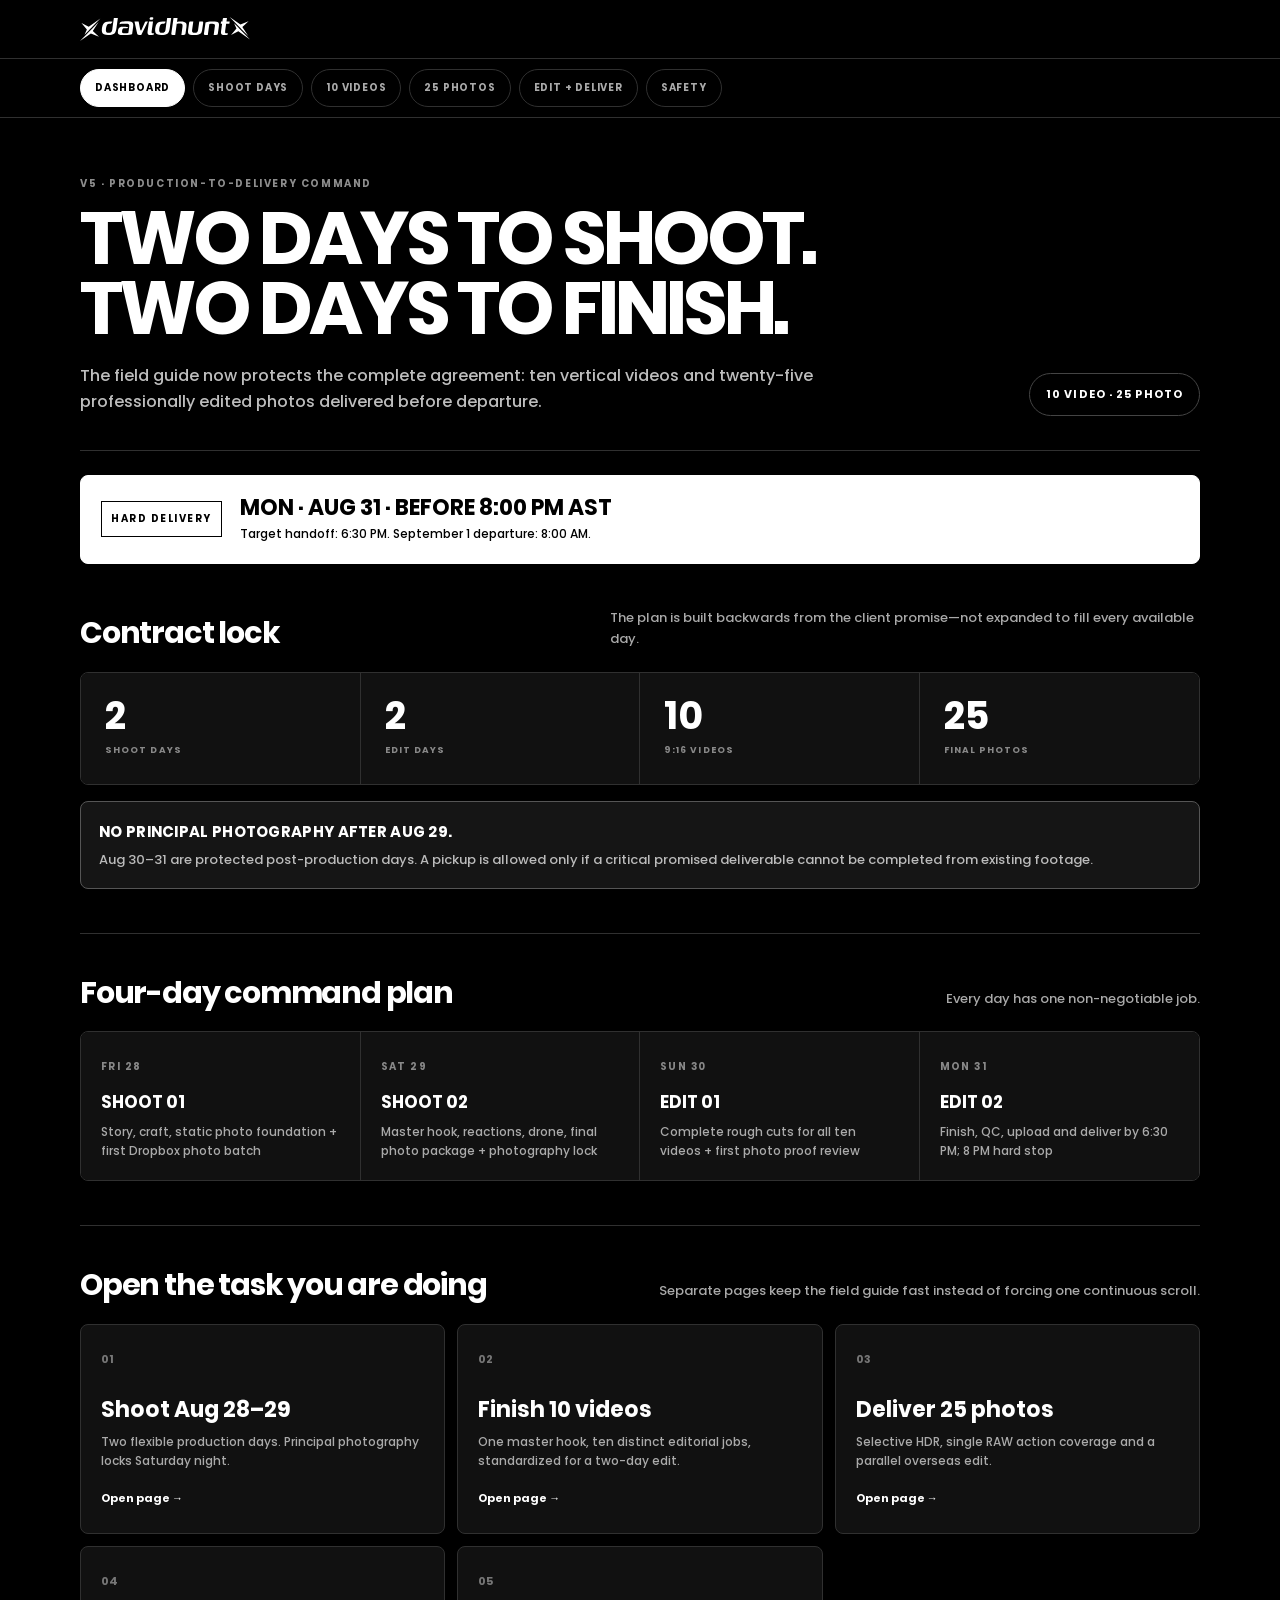
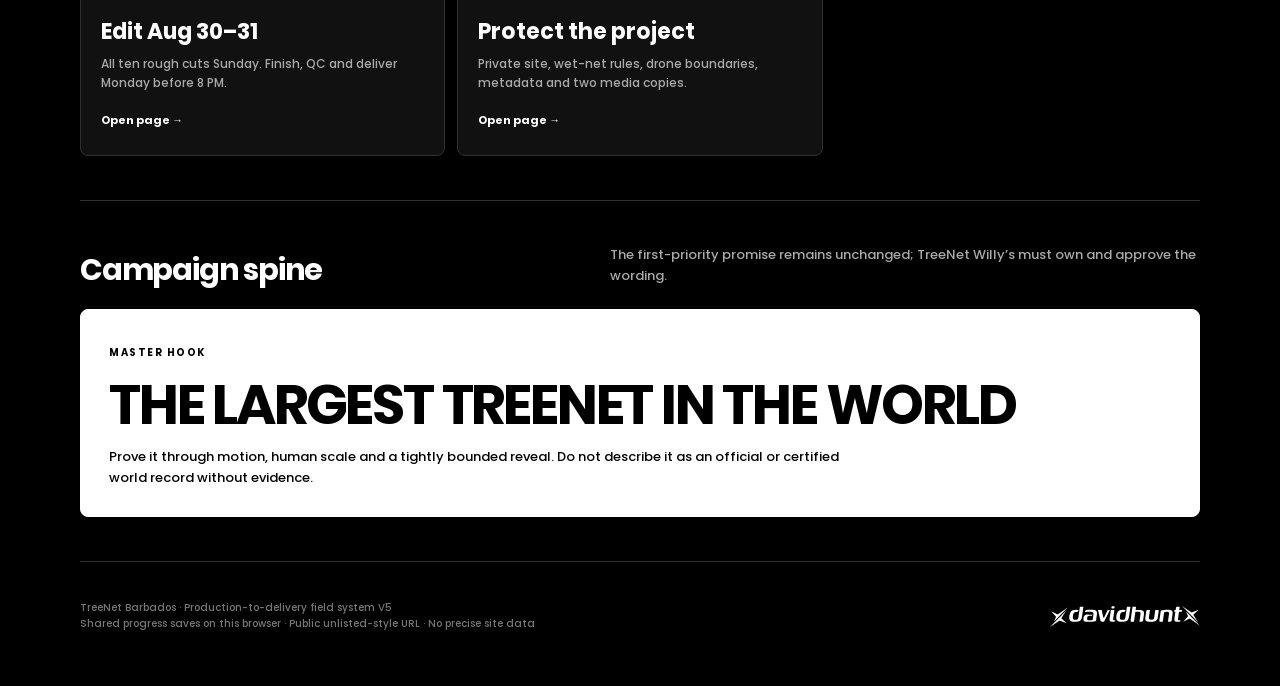
==== commit 477c2e7d: "Add production-to-delivery field guide" ====
--- a/index.html
+++ b/index.html
@@ -1,148 +1 @@
-<!doctype html>
-<html lang="en">
-<head>
-<meta charset="utf-8">
-<meta name="viewport" content="width=device-width,initial-scale=1,viewport-fit=cover">
-<meta name="robots" content="noindex,nofollow,noarchive,nosnippet,noimageindex">
-<meta name="googlebot" content="noindex,nofollow,noarchive,nosnippet,noimageindex">
-<meta name="referrer" content="no-referrer">
-<meta name="theme-color" content="#0A0A0A">
-<meta name="apple-mobile-web-app-capable" content="yes">
-<meta name="apple-mobile-web-app-status-bar-style" content="black-translucent">
-<title>TreeNet Barbados — Mobile Shooting Approach</title>
-<style>
-@font-face{font-family:Poppins;src:url([data-uri]) format('truetype');font-weight:500;font-style:normal;font-display:swap}
-@font-face{font-family:Poppins;src:url([data-uri]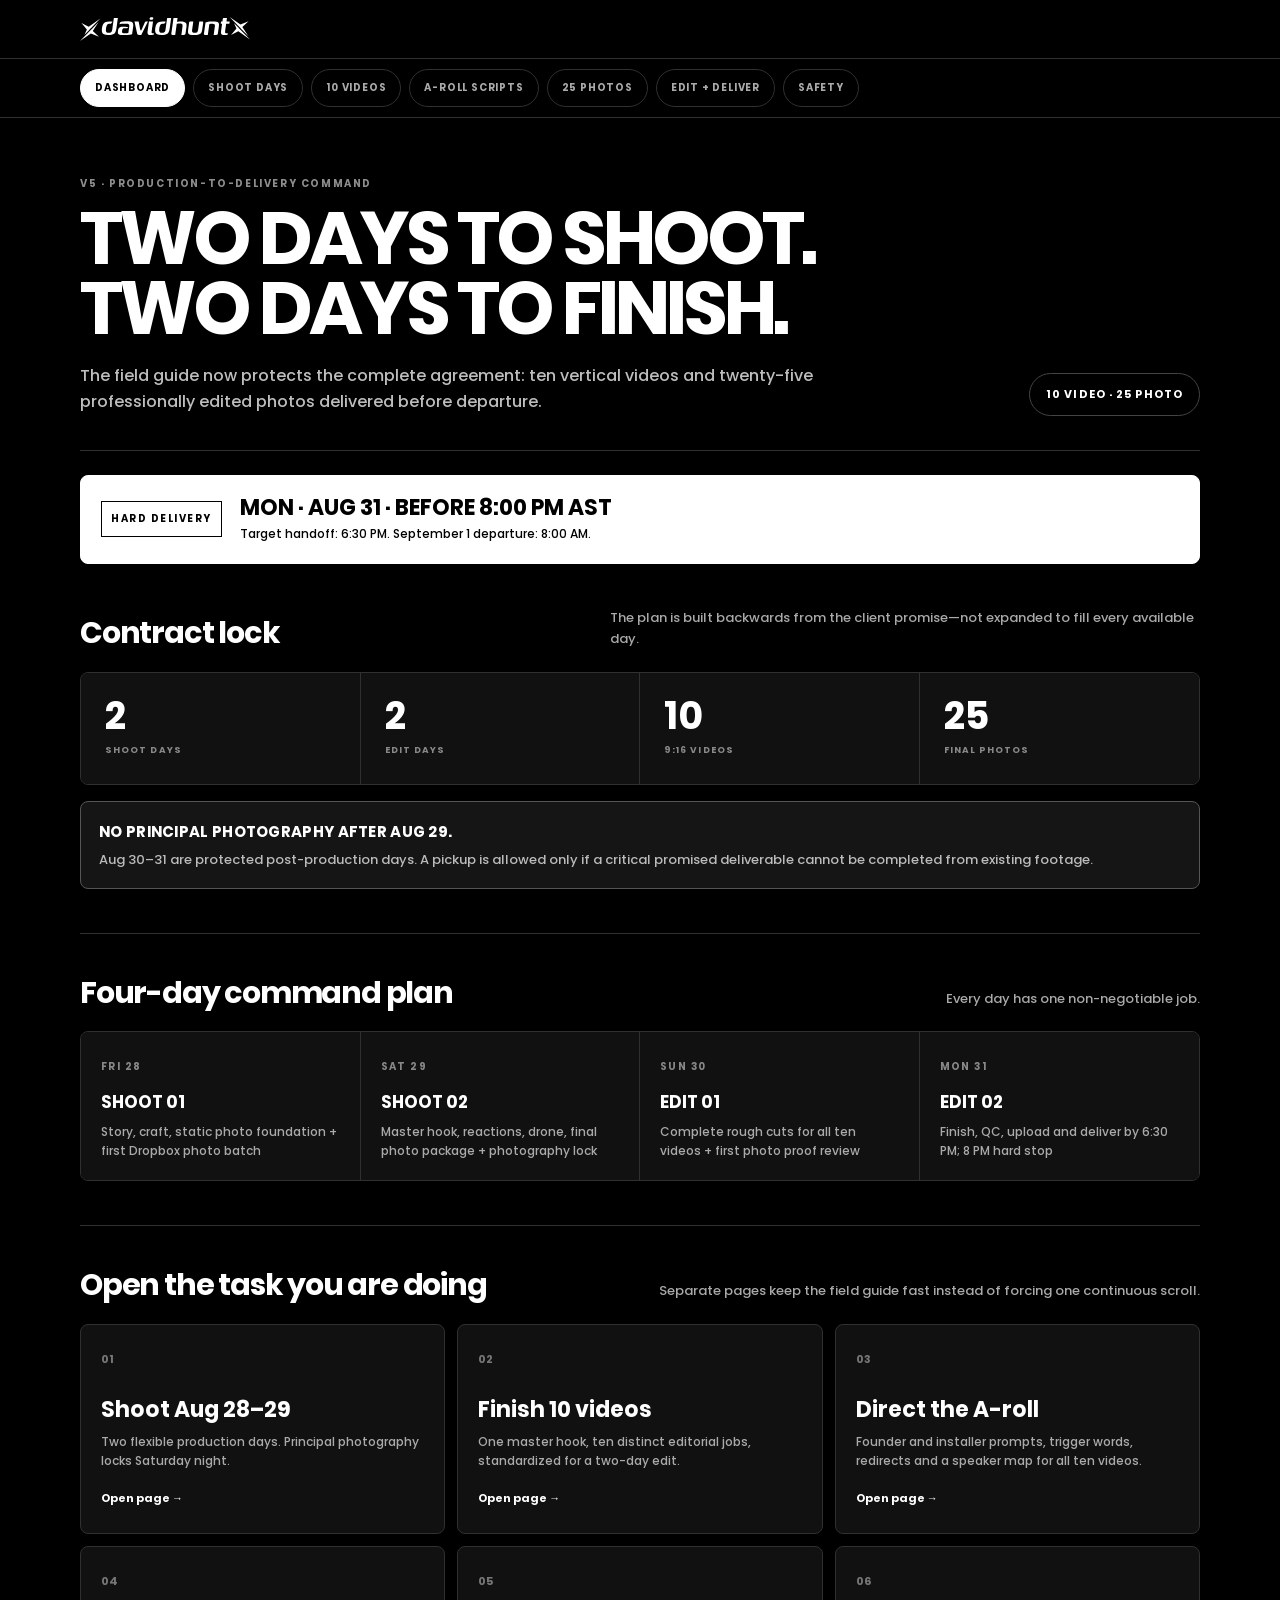
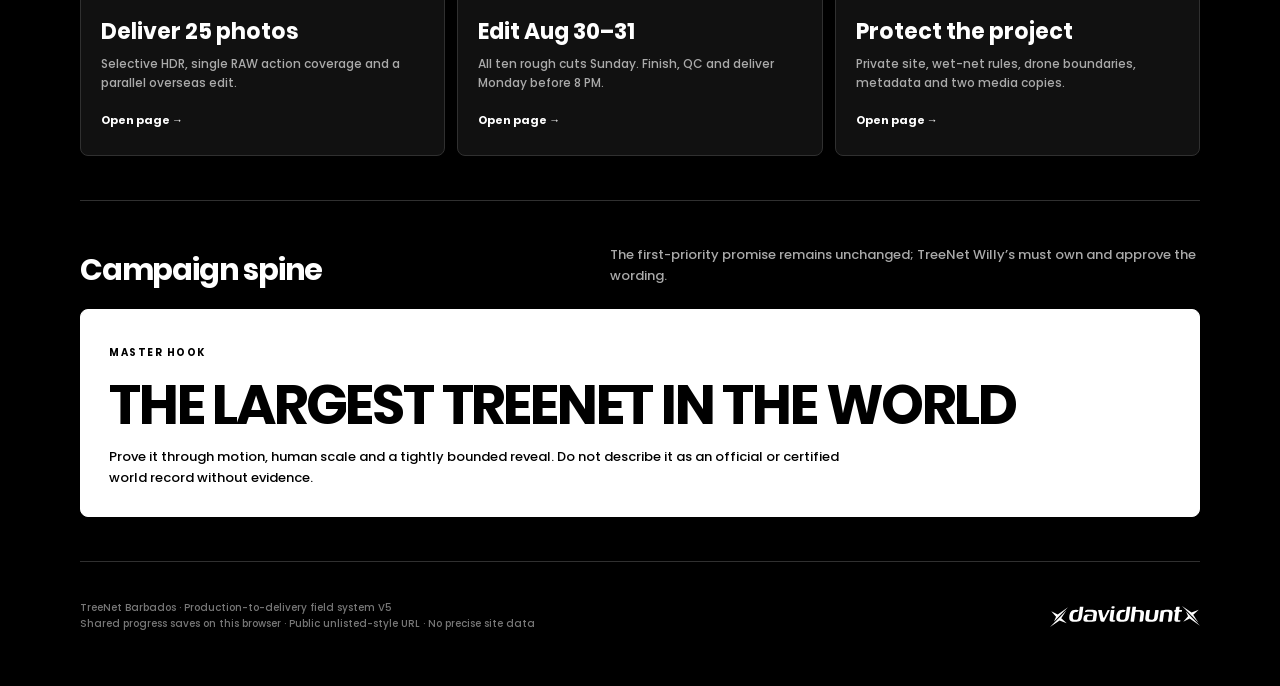
==== commit 84302447: "Add concise A-roll direction scripts" ====
--- a/index.html
+++ b/index.html
@@ -1 +1 @@
-<!doctype html><html lang="en"><head><meta charset="utf-8"><meta name="viewport" content="width=device-width,initial-scale=1,viewport-fit=cover"><meta name="robots" content="noindex,nofollow,noarchive"><meta name="theme-color" content="#000000"><title>Dashboard · TreeNet Barbados</title><link rel="icon" href="assets/xdavidhuntx-MainLogo-Whiteout.svg" type="image/svg+xml"><link rel="stylesheet" href="assets/styles.css"></head><body data-page="home"><a class="skip" href="#main">Skip to content</a><header class="top"><div class="wrap topline"><img class="logo" src="assets/xdavidhuntx-MainLogo-Whiteout.svg" alt="xdavidhuntx"><div class="page-progress" id="stats">0 / 0</div></div><div class="progress"><span id="bar"></span></div><div class="wrap tools"><input class="search" id="search" type="search" placeholder="Search this page…" aria-label="Search this page"><button class="btn" id="reset" type="button">Reset page</button><button class="btn primary" id="nextOpen" type="button">Next open</button></div></header><nav class="nav"><div class="wrap navrow"><a href="index.html" data-page="home">Dashboard</a><a href="shoot.html" data-page="shoot">Shoot days</a><a href="video.html" data-page="video">10 videos</a><a href="photos.html" data-page="photos">25 photos</a><a href="edit.html" data-page="edit">Edit + deliver</a><a href="safety.html" data-page="safety">Safety</a></div></nav><main id="main" class="wrap"><section class="page-intro"><div><span class="eyebrow">V5 · PRODUCTION-TO-DELIVERY COMMAND</span><h1>TWO DAYS TO SHOOT. TWO DAYS TO FINISH.</h1><p>The field guide now protects the complete agreement: ten vertical videos and twenty-five professionally edited photos delivered before departure.</p></div><span class="count-badge">10 VIDEO · 25 PHOTO</span></section><div class="deadline"><span>HARD DELIVERY</span><strong>MON · AUG 31 · BEFORE 8:00 PM AST</strong><p>Target handoff: 6:30 PM. September 1 departure: 8:00 AM.</p></div><section class="section searchable"><div class="section-head"><h2>Contract lock</h2><p>The plan is built backwards from the client promise—not expanded to fill every available day.</p></div><div class="metric-grid"><div><b>2</b><span>shoot days</span></div><div><b>2</b><span>edit days</span></div><div><b>10</b><span>9:16 videos</span></div><div><b>25</b><span>final photos</span></div></div><div class="alert"><strong>NO PRINCIPAL PHOTOGRAPHY AFTER AUG 29.</strong><p>Aug 30–31 are protected post-production days. A pickup is allowed only if a critical promised deliverable cannot be completed from existing footage.</p></div></section><section class="section searchable"><div class="section-head"><h2>Four-day command plan</h2><p>Every day has one non-negotiable job.</p></div><div class="timeline"><article class="timeline-item"><span>FRI 28</span><strong>SHOOT 01</strong><p>Story, craft, static photo foundation + first Dropbox photo batch</p></article><article class="timeline-item"><span>SAT 29</span><strong>SHOOT 02</strong><p>Master hook, reactions, drone, final photo package + photography lock</p></article><article class="timeline-item"><span>SUN 30</span><strong>EDIT 01</strong><p>Complete rough cuts for all ten videos + first photo proof review</p></article><article class="timeline-item"><span>MON 31</span><strong>EDIT 02</strong><p>Finish, QC, upload and deliver by 6:30 PM; 8 PM hard stop</p></article></div></section><section class="section searchable"><div class="section-head"><h2>Open the task you are doing</h2><p>Separate pages keep the field guide fast instead of forcing one continuous scroll.</p></div><div class="command-grid"><a class="command-card" href="shoot.html"><span>01</span><h3>Shoot Aug 28–29</h3><p>Two flexible production days. Principal photography locks Saturday night.</p><b>Open page →</b></a><a class="command-card" href="video.html"><span>02</span><h3>Finish 10 videos</h3><p>One master hook, ten distinct editorial jobs, standardized for a two-day edit.</p><b>Open page →</b></a><a class="command-card" href="photos.html"><span>03</span><h3>Deliver 25 photos</h3><p>Selective HDR, single RAW action coverage and a parallel overseas edit.</p><b>Open page →</b></a><a class="command-card" href="edit.html"><span>04</span><h3>Edit Aug 30–31</h3><p>All ten rough cuts Sunday. Finish, QC and deliver Monday before 8 PM.</p><b>Open page →</b></a><a class="command-card" href="safety.html"><span>05</span><h3>Protect the project</h3><p>Private site, wet-net rules, drone boundaries, metadata and two media copies.</p><b>Open page →</b></a></div></section><section class="section searchable"><div class="section-head"><h2>Campaign spine</h2><p>The first-priority promise remains unchanged; TreeNet Willy’s must own and approve the wording.</p></div><div class="quote"><span>MASTER HOOK</span><strong>THE LARGEST TREENET IN THE WORLD</strong><p>Prove it through motion, human scale and a tightly bounded reveal. Do not describe it as an official or certified world record without evidence.</p></div></section></main><div class="wrap empty" id="empty">No matching field-guide items.</div><footer class="wrap footer"><div>TreeNet Barbados · Production-to-delivery field system V5<br>Shared progress saves on this browser · Public unlisted-style URL · No precise site data</div><img src="assets/xdavidhuntx-MainLogo-Whiteout.svg" alt="xdavidhuntx"></footer><script src="assets/app.js"></script></body></html>+<!doctype html><html lang="en"><head><meta charset="utf-8"><meta name="viewport" content="width=device-width,initial-scale=1,viewport-fit=cover"><meta name="robots" content="noindex,nofollow,noarchive"><meta name="theme-color" content="#000000"><title>Dashboard · TreeNet Barbados</title><link rel="icon" href="assets/xdavidhuntx-MainLogo-Whiteout.svg" type="image/svg+xml"><link rel="stylesheet" href="assets/styles.css"></head><body data-page="home"><a class="skip" href="#main">Skip to content</a><header class="top"><div class="wrap topline"><img class="logo" src="assets/xdavidhuntx-MainLogo-Whiteout.svg" alt="xdavidhuntx"><div class="page-progress" id="stats">0 / 0</div></div><div class="progress"><span id="bar"></span></div><div class="wrap tools"><input class="search" id="search" type="search" placeholder="Search this page…" aria-label="Search this page"><button class="btn" id="reset" type="button">Reset page</button><button class="btn primary" id="nextOpen" type="button">Next open</button></div></header><nav class="nav"><div class="wrap navrow"><a href="index.html" data-page="home">Dashboard</a><a href="shoot.html" data-page="shoot">Shoot days</a><a href="video.html" data-page="video">10 videos</a><a href="interviews.html" data-page="interviews">A-roll scripts</a><a href="photos.html" data-page="photos">25 photos</a><a href="edit.html" data-page="edit">Edit + deliver</a><a href="safety.html" data-page="safety">Safety</a></div></nav><main id="main" class="wrap"><section class="page-intro"><div><span class="eyebrow">V5 · PRODUCTION-TO-DELIVERY COMMAND</span><h1>TWO DAYS TO SHOOT. TWO DAYS TO FINISH.</h1><p>The field guide now protects the complete agreement: ten vertical videos and twenty-five professionally edited photos delivered before departure.</p></div><span class="count-badge">10 VIDEO · 25 PHOTO</span></section><div class="deadline"><span>HARD DELIVERY</span><strong>MON · AUG 31 · BEFORE 8:00 PM AST</strong><p>Target handoff: 6:30 PM. September 1 departure: 8:00 AM.</p></div><section class="section searchable"><div class="section-head"><h2>Contract lock</h2><p>The plan is built backwards from the client promise—not expanded to fill every available day.</p></div><div class="metric-grid"><div><b>2</b><span>shoot days</span></div><div><b>2</b><span>edit days</span></div><div><b>10</b><span>9:16 videos</span></div><div><b>25</b><span>final photos</span></div></div><div class="alert"><strong>NO PRINCIPAL PHOTOGRAPHY AFTER AUG 29.</strong><p>Aug 30–31 are protected post-production days. A pickup is allowed only if a critical promised deliverable cannot be completed from existing footage.</p></div></section><section class="section searchable"><div class="section-head"><h2>Four-day command plan</h2><p>Every day has one non-negotiable job.</p></div><div class="timeline"><article class="timeline-item"><span>FRI 28</span><strong>SHOOT 01</strong><p>Story, craft, static photo foundation + first Dropbox photo batch</p></article><article class="timeline-item"><span>SAT 29</span><strong>SHOOT 02</strong><p>Master hook, reactions, drone, final photo package + photography lock</p></article><article class="timeline-item"><span>SUN 30</span><strong>EDIT 01</strong><p>Complete rough cuts for all ten videos + first photo proof review</p></article><article class="timeline-item"><span>MON 31</span><strong>EDIT 02</strong><p>Finish, QC, upload and deliver by 6:30 PM; 8 PM hard stop</p></article></div></section><section class="section searchable"><div class="section-head"><h2>Open the task you are doing</h2><p>Separate pages keep the field guide fast instead of forcing one continuous scroll.</p></div><div class="command-grid"><a class="command-card" href="shoot.html"><span>01</span><h3>Shoot Aug 28–29</h3><p>Two flexible production days. Principal photography locks Saturday night.</p><b>Open page →</b></a><a class="command-card" href="video.html"><span>02</span><h3>Finish 10 videos</h3><p>One master hook, ten distinct editorial jobs, standardized for a two-day edit.</p><b>Open page →</b></a><a class="command-card" href="interviews.html"><span>03</span><h3>Direct the A-roll</h3><p>Founder and installer prompts, trigger words, redirects and a speaker map for all ten videos.</p><b>Open page →</b></a><a class="command-card" href="photos.html"><span>04</span><h3>Deliver 25 photos</h3><p>Selective HDR, single RAW action coverage and a parallel overseas edit.</p><b>Open page →</b></a><a class="command-card" href="edit.html"><span>05</span><h3>Edit Aug 30–31</h3><p>All ten rough cuts Sunday. Finish, QC and deliver Monday before 8 PM.</p><b>Open page →</b></a><a class="command-card" href="safety.html"><span>06</span><h3>Protect the project</h3><p>Private site, wet-net rules, drone boundaries, metadata and two media copies.</p><b>Open page →</b></a></div></section><section class="section searchable"><div class="section-head"><h2>Campaign spine</h2><p>The first-priority promise remains unchanged; TreeNet Willy’s must own and approve the wording.</p></div><div class="quote"><span>MASTER HOOK</span><strong>THE LARGEST TREENET IN THE WORLD</strong><p>Prove it through motion, human scale and a tightly bounded reveal. Do not describe it as an official or certified world record without evidence.</p></div></section></main><div class="wrap empty" id="empty">No matching field-guide items.</div><footer class="wrap footer"><div>TreeNet Barbados · Production-to-delivery field system V5<br>Shared progress saves on this browser · Public unlisted-style URL · No precise site data</div><img src="assets/xdavidhuntx-MainLogo-Whiteout.svg" alt="xdavidhuntx"></footer><script src="assets/app.js"></script></body></html>
--- a/assets/styles.css
+++ b/assets/styles.css
@@ -1 +1 @@
-@font-face{font-family:Poppins;src:url('poppins-medium.ttf') format('truetype');font-weight:500;font-style:normal;font-display:swap}@font-face{font-family:Poppins;src:url('poppins-bold.ttf') format('truetype');font-weight:700;font-style:normal;font-display:swap}:root{--black:#000;--ink:#fff;--muted:#aaa;--mid:#808080;--line:#303030;--surface:#111;--surface2:#171717;--white:#fff;--danger:#fff}*{box-sizing:border-box}html{background:#000;color:#fff;scroll-behavior:smooth}body{margin:0;font-family:Poppins,Arial,sans-serif;font-weight:500;background:#000;color:#fff}.skip{position:fixed;left:10px;top:-60px;background:#fff;color:#000;padding:10px 14px;z-index:1000}.skip:focus{top:10px}.top{position:sticky;top:0;z-index:50;background:#000;border-bottom:1px solid var(--line)}.topline{height:58px;display:flex;align-items:center;justify-content:space-between}.logo{width:170px;height:auto}.page-progress{font-size:11px;letter-spacing:.12em;color:#bbb}.progress{height:3px;background:#191919}.progress span{display:block;height:100%;width:0;background:#fff;transition:width .2s}.tools{display:grid;grid-template-columns:minmax(0,1fr) auto auto;gap:8px;padding:11px 0}.search{width:100%;min-height:44px;border:1px solid var(--line);background:#111;color:#fff;border-radius:7px;padding:0 14px;font:500 13px Poppins}.btn{min-height:44px;border:1px solid var(--line);background:#0d0d0d;color:#fff;border-radius:7px;padding:0 14px;font:700 10px Poppins;letter-spacing:.08em;text-transform:uppercase}.btn.primary{background:#fff;color:#000;border-color:#fff}.nav{position:sticky;top:117px;z-index:40;background:#000;border-bottom:1px solid var(--line)}.navrow{display:flex;gap:8px;overflow-x:auto;padding:10px 0;scrollbar-width:none}.navrow::-webkit-scrollbar{display:none}.nav a{white-space:nowrap;border:1px solid var(--line);border-radius:99px;padding:10px 14px;color:#aaa;text-decoration:none;text-transform:uppercase;letter-spacing:.08em;font:700 10px Poppins}.nav a.active{background:#fff;color:#000;border-color:#fff}body[data-page="home"] .tools,body[data-page="home"] .progress,body[data-page="home"] .page-progress{display:none}body[data-page="home"] .nav{top:58px}.wrap{width:min(1120px,calc(100% - 28px));margin:0 auto}.page-intro{display:flex;justify-content:space-between;gap:32px;align-items:flex-end;padding:58px 0 34px;border-bottom:1px solid var(--line)}.page-intro>div{max-width:850px}.eyebrow,.label,.day-kicker{display:block;font:700 10px Poppins;letter-spacing:.16em;text-transform:uppercase;color:#8d8d8d}.page-intro h1{font-size:clamp(38px,7vw,74px);line-height:.94;letter-spacing:-.055em;margin:12px 0 20px;max-width:940px}.page-intro p{font-size:16px;line-height:1.65;color:#bdbdbd;margin:0;max-width:760px}.count-badge{border:1px solid #444;border-radius:99px;padding:12px 16px;white-space:nowrap;font:700 11px Poppins;letter-spacing:.1em}.deadline{margin:24px 0 0;padding:20px;border:1px solid #fff;background:#fff;color:#000;display:grid;grid-template-columns:auto 1fr;gap:5px 18px;align-items:center;border-radius:8px}.deadline span{grid-row:1/3;font:700 10px Poppins;letter-spacing:.15em;border:1px solid #000;padding:9px}.deadline strong{font-size:22px;line-height:1.1}.deadline p{margin:0;font-size:12px}.section{padding:44px 0;border-bottom:1px solid var(--line)}.section-head{display:flex;justify-content:space-between;gap:24px;align-items:flex-end;margin-bottom:22px}.section-head h2{font-size:30px;line-height:1.05;letter-spacing:-.04em;margin:0}.section-head p{max-width:590px;color:#a9a9a9;font-size:13px;line-height:1.6;margin:0}.metric-grid{display:grid;grid-template-columns:repeat(4,1fr);border:1px solid var(--line);border-radius:8px;overflow:hidden}.metric-grid div{padding:24px;border-right:1px solid var(--line);background:#111}.metric-grid div:last-child{border-right:0}.metric-grid b{display:block;font-size:38px;line-height:1}.metric-grid span{text-transform:uppercase;color:#888;font:700 9px Poppins;letter-spacing:.12em}.alert{margin-top:16px;padding:18px;border:1px solid #555;background:#151515;border-radius:8px}.alert strong{display:block;font-size:15px;letter-spacing:.02em}.alert p{margin:7px 0 0;color:#bbb;line-height:1.55;font-size:13px}.timeline{display:grid;grid-template-columns:repeat(4,1fr);border:1px solid var(--line);border-radius:8px;overflow:hidden}.timeline-item{padding:20px;background:#111;border-right:1px solid var(--line)}.timeline-item:last-child{border-right:0}.timeline-item span{font:700 10px Poppins;color:#888;letter-spacing:.14em}.timeline-item strong{display:block;margin:12px 0 8px;font-size:17px}.timeline-item p{margin:0;color:#aaa;font-size:12px;line-height:1.55}.command-grid{display:grid;grid-template-columns:repeat(3,1fr);gap:12px}.command-card{display:block;min-height:210px;border:1px solid var(--line);border-radius:8px;padding:20px;background:#111;color:#fff;text-decoration:none}.command-card span{font:700 11px Poppins;color:#777}.command-card h3{font-size:22px;line-height:1.05;margin:28px 0 12px}.command-card p{color:#aaa;font-size:12px;line-height:1.55}.command-card b{display:block;margin-top:20px;font-size:11px}.quote{border:1px solid #fff;background:#fff;color:#000;border-radius:8px;padding:28px}.quote span{font:700 10px Poppins;letter-spacing:.15em}.quote strong{display:block;font-size:clamp(28px,5vw,55px);line-height:.95;letter-spacing:-.04em;margin:16px 0}.quote p{margin:0;max-width:760px;font-size:13px;line-height:1.6}.day-grid{display:grid;grid-template-columns:repeat(2,minmax(0,1fr));gap:14px}.day-card{border:1px solid #444;border-radius:9px;background:#111;padding:22px}.day-card h3{font-size:27px;line-height:1.05;margin:9px 0 12px;letter-spacing:-.035em}.mission{color:#bbb;font-size:13px;line-height:1.6}.meta-line{padding:11px 0;margin:15px 0;border-top:1px solid var(--line);border-bottom:1px solid var(--line);font:700 10px Poppins;letter-spacing:.08em;color:#aaa}.checks{display:grid;gap:0}.checks.two-col{grid-template-columns:repeat(2,minmax(0,1fr));gap:0 14px}.check{display:flex;gap:11px;align-items:flex-start;padding:12px 0;border-bottom:1px solid #292929;cursor:pointer}.check input{appearance:none;width:21px;height:21px;min-width:21px;border:1px solid #666;border-radius:4px;background:#0d0d0d;margin:1px 0 0}.check input:checked{background:#fff;border-color:#fff;box-shadow:inset 0 0 0 5px #000}.check span{font-size:12px;line-height:1.55;color:#ddd}.check span small{display:block;color:#777;font-size:9px;margin-top:4px}.check.done span{text-decoration:line-through;color:#666}.notes{width:100%;min-height:86px;resize:vertical;margin-top:16px;background:#0c0c0c;border:1px solid var(--line);border-radius:6px;color:#fff;padding:12px;font:500 12px Poppins}.panel-grid,.setting-grid{display:grid;grid-template-columns:repeat(3,minmax(0,1fr));gap:12px}.setting-grid{grid-template-columns:repeat(2,minmax(0,1fr))}.panel,.setting-card{border:1px solid var(--line);background:#111;border-radius:8px;padding:20px}.panel h3,.setting-card h3{font-size:19px;line-height:1.15;margin:10px 0}.panel p{font-size:12px;color:#aaa;line-height:1.6}.panel ul,.setting-card ol{padding-left:20px;margin:14px 0 0}.panel li,.setting-card li{font-size:12px;line-height:1.55;color:#bbb;margin:8px 0}.video-list{display:grid;gap:12px}.video-card{display:grid;grid-template-columns:74px minmax(0,1fr);border:1px solid #383838;background:#111;border-radius:9px;overflow:hidden}.video-num{border-right:1px solid var(--line);padding:18px 12px}.video-num b{display:block;font-size:29px}.video-num small{font:700 8px Poppins;letter-spacing:.1em;color:#888}.video-body{padding:20px}.card-top{display:flex;justify-content:space-between;gap:14px;align-items:flex-start}.card-top span{font:700 9px Poppins;color:#888;letter-spacing:.12em}.card-top h3{font-size:25px;line-height:1.05;margin:5px 0 0}.pill{border:1px solid #444;border-radius:99px;padding:7px 9px;font:700 8px Poppins;letter-spacing:.08em;white-space:nowrap}.hook{margin:16px 0;padding:16px;background:#fff;color:#000;border-radius:6px}.hook small{display:block;font:700 8px Poppins;letter-spacing:.12em}.hook strong{display:block;font-size:18px;line-height:1.1;margin-top:6px}.story{display:grid;grid-template-columns:1fr 1fr;gap:16px}.story p{font-size:12px;color:#aaa;line-height:1.55}.story b{color:#fff}.decision-grid{display:grid;grid-template-columns:repeat(4,1fr);border:1px solid var(--line);border-radius:8px;overflow:hidden}.decision-grid article{background:#111;padding:18px;border-right:1px solid var(--line)}.decision-grid article:last-child{border-right:0}.decision-grid span{font:700 8px Poppins;letter-spacing:.12em;color:#888}.decision-grid strong{display:block;font-size:17px;margin:11px 0}.decision-grid p{font-size:11px;color:#aaa;line-height:1.55}.photo-list{display:grid;grid-template-columns:repeat(2,minmax(0,1fr));gap:10px}.photo-card{display:grid;grid-template-columns:50px minmax(0,1fr);gap:14px;border:1px solid var(--line);background:#111;border-radius:8px;padding:16px}.photo-num{font-size:23px;font-weight:700;color:#777}.photo-card h3{font-size:18px;line-height:1.1;margin:0}.photo-card p{font-size:11px;line-height:1.55;color:#aaa}.gear{display:block;margin-top:8px;font:700 9px Poppins;letter-spacing:.06em;color:#888}.source-links{display:flex;flex-wrap:wrap;gap:8px}.source-links a{border:1px solid var(--line);border-radius:99px;color:#fff;text-decoration:none;padding:10px 13px;font-size:10px}.edit-days{align-items:start}.edit-block{display:grid;grid-template-columns:135px minmax(0,1fr);gap:15px;padding:16px 0;border-top:1px solid var(--line)}.edit-time{font:700 11px Poppins;line-height:1.35}.edit-time small{display:block;color:#888;font-size:9px;margin-top:5px}.footer{padding:38px 0 54px;display:flex;justify-content:space-between;gap:25px;align-items:center;color:#777;font-size:10px}.footer img{width:150px}.empty{display:none;padding:60px 0;color:#777}.search-hide{display:none!important}@media(max-width:760px){.wrap{width:min(100% - 28px,1120px)}.topline{height:56px}.logo{width:168px}.tools{grid-template-columns:1fr 1fr 1fr}.search{grid-column:1/-1}.nav{top:156px}.page-intro{display:block;padding:38px 0 28px}.page-intro h1{font-size:40px}.page-intro p{font-size:14px}.count-badge{display:inline-block;margin-top:18px}.deadline{grid-template-columns:1fr}.deadline span{grid-row:auto;width:max-content}.section{padding:34px 0}.section-head{display:block}.section-head h2{font-size:27px}.section-head p{margin-top:9px}.metric-grid{grid-template-columns:1fr 1fr}.metric-grid div{border-bottom:1px solid var(--line)}.timeline,.command-grid,.day-grid,.panel-grid,.setting-grid,.decision-grid,.photo-list{grid-template-columns:1fr}.timeline-item,.decision-grid article{border-right:0;border-bottom:1px solid var(--line)}.timeline-item:last-child,.decision-grid article:last-child{border-bottom:0}.checks.two-col{grid-template-columns:1fr}.video-card{grid-template-columns:54px minmax(0,1fr)}.video-num{padding:15px 8px}.video-body{padding:15px}.card-top{display:block}.card-top .pill{display:inline-block;margin-top:10px}.card-top h3{font-size:21px}.story{grid-template-columns:1fr;gap:0}.photo-card{grid-template-columns:40px minmax(0,1fr)}.edit-block{grid-template-columns:1fr;gap:4px}.footer{display:block}.footer img{margin-top:20px}.command-card{min-height:170px}.page-progress{font-size:10px}}@media(max-width:390px){.btn{padding:0 9px;font-size:9px}.logo{width:166px}.page-intro h1{font-size:36px}.deadline strong{font-size:18px}}@media print{.top,.nav,.tools,.progress{display:none!important}html,body{background:#fff;color:#000}.page-intro h1,.section h2,.day-card h3,.video-card h3,.photo-card h3{color:#000}.section,.check,.edit-block{border-color:#bbb}.day-card,.panel,.setting-card,.video-card,.photo-card,.metric-grid div,.timeline-item{background:#fff;border-color:#bbb}.check span,.mission,.panel li,.setting-card li,.photo-card p{color:#333}.deadline,.quote{border:1px solid #000}.notes{display:none}}@media(prefers-reduced-motion:reduce){html{scroll-behavior:auto}.progress span{transition:none}}+@font-face{font-family:Poppins;src:url('poppins-medium.ttf') format('truetype');font-weight:500;font-style:normal;font-display:swap}@font-face{font-family:Poppins;src:url('poppins-bold.ttf') format('truetype');font-weight:700;font-style:normal;font-display:swap}:root{--black:#000;--ink:#fff;--muted:#aaa;--mid:#808080;--line:#303030;--surface:#111;--surface2:#171717;--white:#fff;--danger:#fff}*{box-sizing:border-box}html{background:#000;color:#fff;scroll-behavior:smooth}body{margin:0;font-family:Poppins,Arial,sans-serif;font-weight:500;background:#000;color:#fff}.skip{position:fixed;left:10px;top:-60px;background:#fff;color:#000;padding:10px 14px;z-index:1000}.skip:focus{top:10px}.top{position:sticky;top:0;z-index:50;background:#000;border-bottom:1px solid var(--line)}.topline{height:58px;display:flex;align-items:center;justify-content:space-between}.logo{width:170px;height:auto}.page-progress{font-size:11px;letter-spacing:.12em;color:#bbb}.progress{height:3px;background:#191919}.progress span{display:block;height:100%;width:0;background:#fff;transition:width .2s}.tools{display:grid;grid-template-columns:minmax(0,1fr) auto auto;gap:8px;padding:11px 0}.search{width:100%;min-height:44px;border:1px solid var(--line);background:#111;color:#fff;border-radius:7px;padding:0 14px;font:500 13px Poppins}.btn{min-height:44px;border:1px solid var(--line);background:#0d0d0d;color:#fff;border-radius:7px;padding:0 14px;font:700 10px Poppins;letter-spacing:.08em;text-transform:uppercase}.btn.primary{background:#fff;color:#000;border-color:#fff}.nav{position:sticky;top:117px;z-index:40;background:#000;border-bottom:1px solid var(--line)}.navrow{display:flex;gap:8px;overflow-x:auto;padding:10px 0;scrollbar-width:none}.navrow::-webkit-scrollbar{display:none}.nav a{white-space:nowrap;border:1px solid var(--line);border-radius:99px;padding:10px 14px;color:#aaa;text-decoration:none;text-transform:uppercase;letter-spacing:.08em;font:700 10px Poppins}.nav a.active{background:#fff;color:#000;border-color:#fff}body[data-page="home"] .tools,body[data-page="home"] .progress,body[data-page="home"] .page-progress{display:none}body[data-page="home"] .nav{top:58px}.wrap{width:min(1120px,calc(100% - 28px));margin:0 auto}.page-intro{display:flex;justify-content:space-between;gap:32px;align-items:flex-end;padding:58px 0 34px;border-bottom:1px solid var(--line)}.page-intro>div{max-width:850px}.eyebrow,.label,.day-kicker{display:block;font:700 10px Poppins;letter-spacing:.16em;text-transform:uppercase;color:#8d8d8d}.page-intro h1{font-size:clamp(38px,7vw,74px);line-height:.94;letter-spacing:-.055em;margin:12px 0 20px;max-width:940px}.page-intro p{font-size:16px;line-height:1.65;color:#bdbdbd;margin:0;max-width:760px}.count-badge{border:1px solid #444;border-radius:99px;padding:12px 16px;white-space:nowrap;font:700 11px Poppins;letter-spacing:.1em}.deadline{margin:24px 0 0;padding:20px;border:1px solid #fff;background:#fff;color:#000;display:grid;grid-template-columns:auto 1fr;gap:5px 18px;align-items:center;border-radius:8px}.deadline span{grid-row:1/3;font:700 10px Poppins;letter-spacing:.15em;border:1px solid #000;padding:9px}.deadline strong{font-size:22px;line-height:1.1}.deadline p{margin:0;font-size:12px}.section{padding:44px 0;border-bottom:1px solid var(--line)}.section-head{display:flex;justify-content:space-between;gap:24px;align-items:flex-end;margin-bottom:22px}.section-head h2{font-size:30px;line-height:1.05;letter-spacing:-.04em;margin:0}.section-head p{max-width:590px;color:#a9a9a9;font-size:13px;line-height:1.6;margin:0}.metric-grid{display:grid;grid-template-columns:repeat(4,1fr);border:1px solid var(--line);border-radius:8px;overflow:hidden}.metric-grid div{padding:24px;border-right:1px solid var(--line);background:#111}.metric-grid div:last-child{border-right:0}.metric-grid b{display:block;font-size:38px;line-height:1}.metric-grid span{text-transform:uppercase;color:#888;font:700 9px Poppins;letter-spacing:.12em}.alert{margin-top:16px;padding:18px;border:1px solid #555;background:#151515;border-radius:8px}.alert strong{display:block;font-size:15px;letter-spacing:.02em}.alert p{margin:7px 0 0;color:#bbb;line-height:1.55;font-size:13px}.timeline{display:grid;grid-template-columns:repeat(4,1fr);border:1px solid var(--line);border-radius:8px;overflow:hidden}.timeline-item{padding:20px;background:#111;border-right:1px solid var(--line)}.timeline-item:last-child{border-right:0}.timeline-item span{font:700 10px Poppins;color:#888;letter-spacing:.14em}.timeline-item strong{display:block;margin:12px 0 8px;font-size:17px}.timeline-item p{margin:0;color:#aaa;font-size:12px;line-height:1.55}.command-grid{display:grid;grid-template-columns:repeat(3,1fr);gap:12px}.command-card{display:block;min-height:210px;border:1px solid var(--line);border-radius:8px;padding:20px;background:#111;color:#fff;text-decoration:none}.command-card span{font:700 11px Poppins;color:#777}.command-card h3{font-size:22px;line-height:1.05;margin:28px 0 12px}.command-card p{color:#aaa;font-size:12px;line-height:1.55}.command-card b{display:block;margin-top:20px;font-size:11px}.quote{border:1px solid #fff;background:#fff;color:#000;border-radius:8px;padding:28px}.quote span{font:700 10px Poppins;letter-spacing:.15em}.quote strong{display:block;font-size:clamp(28px,5vw,55px);line-height:.95;letter-spacing:-.04em;margin:16px 0}.quote p{margin:0;max-width:760px;font-size:13px;line-height:1.6}.day-grid{display:grid;grid-template-columns:repeat(2,minmax(0,1fr));gap:14px}.day-card{border:1px solid #444;border-radius:9px;background:#111;padding:22px}.day-card h3{font-size:27px;line-height:1.05;margin:9px 0 12px;letter-spacing:-.035em}.mission{color:#bbb;font-size:13px;line-height:1.6}.meta-line{padding:11px 0;margin:15px 0;border-top:1px solid var(--line);border-bottom:1px solid var(--line);font:700 10px Poppins;letter-spacing:.08em;color:#aaa}.checks{display:grid;gap:0}.checks.two-col{grid-template-columns:repeat(2,minmax(0,1fr));gap:0 14px}.check{display:flex;gap:11px;align-items:flex-start;padding:12px 0;border-bottom:1px solid #292929;cursor:pointer}.check input{appearance:none;width:21px;height:21px;min-width:21px;border:1px solid #666;border-radius:4px;background:#0d0d0d;margin:1px 0 0}.check input:checked{background:#fff;border-color:#fff;box-shadow:inset 0 0 0 5px #000}.check span{font-size:12px;line-height:1.55;color:#ddd}.check span small{display:block;color:#777;font-size:9px;margin-top:4px}.check.done span{text-decoration:line-through;color:#666}.notes{width:100%;min-height:86px;resize:vertical;margin-top:16px;background:#0c0c0c;border:1px solid var(--line);border-radius:6px;color:#fff;padding:12px;font:500 12px Poppins}.panel-grid,.setting-grid{display:grid;grid-template-columns:repeat(3,minmax(0,1fr));gap:12px}.setting-grid{grid-template-columns:repeat(2,minmax(0,1fr))}.panel,.setting-card{border:1px solid var(--line);background:#111;border-radius:8px;padding:20px}.panel h3,.setting-card h3{font-size:19px;line-height:1.15;margin:10px 0}.panel p{font-size:12px;color:#aaa;line-height:1.6}.panel ul,.setting-card ol{padding-left:20px;margin:14px 0 0}.panel li,.setting-card li{font-size:12px;line-height:1.55;color:#bbb;margin:8px 0}.video-list{display:grid;gap:12px}.video-card{display:grid;grid-template-columns:74px minmax(0,1fr);border:1px solid #383838;background:#111;border-radius:9px;overflow:hidden}.video-num{border-right:1px solid var(--line);padding:18px 12px}.video-num b{display:block;font-size:29px}.video-num small{font:700 8px Poppins;letter-spacing:.1em;color:#888}.video-body{padding:20px}.card-top{display:flex;justify-content:space-between;gap:14px;align-items:flex-start}.card-top span{font:700 9px Poppins;color:#888;letter-spacing:.12em}.card-top h3{font-size:25px;line-height:1.05;margin:5px 0 0}.pill{border:1px solid #444;border-radius:99px;padding:7px 9px;font:700 8px Poppins;letter-spacing:.08em;white-space:nowrap}.hook{margin:16px 0;padding:16px;background:#fff;color:#000;border-radius:6px}.hook small{display:block;font:700 8px Poppins;letter-spacing:.12em}.hook strong{display:block;font-size:18px;line-height:1.1;margin-top:6px}.story{display:grid;grid-template-columns:1fr 1fr;gap:16px}.story p{font-size:12px;color:#aaa;line-height:1.55}.story b{color:#fff}.prompt-grid{display:grid;grid-template-columns:repeat(2,minmax(0,1fr));gap:12px}.prompt-card{border:1px solid #3a3a3a;background:#111;border-radius:9px;padding:20px}.prompt-head h3{font-size:22px;line-height:1.08;margin:8px 0 16px}.prompt-question{border-top:1px solid var(--line);padding:15px 0}.prompt-question small,.line-starter small,.trigger-block>small{display:block;font:700 8px Poppins;letter-spacing:.13em;margin-bottom:7px}.prompt-question strong{font-size:13px;line-height:1.5}.line-starter{background:#fff;color:#000;border-radius:6px;padding:15px}.line-starter strong{display:block;font-size:17px;line-height:1.25}.trigger-block{padding:15px 0 6px}.trigger-list{display:flex;flex-wrap:wrap;gap:6px}.trigger-list span{border:1px solid #484848;border-radius:99px;padding:6px 9px;color:#bbb;font-size:9px;line-height:1.25}.guard{font-size:10px;line-height:1.55;color:#888;margin:11px 0}.guard b{color:#ccc}.role-banner{display:grid;grid-template-columns:auto 1fr;gap:5px 18px;align-items:center;background:#fff;color:#000;border-radius:8px;padding:19px;margin-bottom:14px}.role-banner span{grid-row:1/3;border:1px solid #000;padding:8px;font:700 9px Poppins;letter-spacing:.12em}.role-banner strong{font-size:21px}.role-banner p{margin:0;font-size:11px}.role-banner.inverse{background:#111;color:#fff;border:1px solid #555}.role-banner.inverse span{border-color:#fff}.redirect-grid{display:grid;grid-template-columns:repeat(4,minmax(0,1fr));gap:8px}.redirect{min-height:76px;border:1px solid #444;background:#111;color:#fff;border-radius:7px;padding:13px;text-align:left;font:700 11px/1.45 Poppins}.script-map{display:grid;gap:9px}.script-row{display:grid;grid-template-columns:64px minmax(0,1fr);gap:15px;border:1px solid var(--line);background:#111;border-radius:8px;padding:16px}.script-num{font-size:25px;font-weight:700;color:#777}.script-row h3{font-size:19px;margin:7px 0 10px}.script-row p{font-size:11px;line-height:1.55;color:#aaa;margin:5px 0}.script-row p b{color:#fff}.decision-grid{display:grid;grid-template-columns:repeat(4,1fr);border:1px solid var(--line);border-radius:8px;overflow:hidden}.decision-grid article{background:#111;padding:18px;border-right:1px solid var(--line)}.decision-grid article:last-child{border-right:0}.decision-grid span{font:700 8px Poppins;letter-spacing:.12em;color:#888}.decision-grid strong{display:block;font-size:17px;margin:11px 0}.decision-grid p{font-size:11px;color:#aaa;line-height:1.55}.photo-list{display:grid;grid-template-columns:repeat(2,minmax(0,1fr));gap:10px}.photo-card{display:grid;grid-template-columns:50px minmax(0,1fr);gap:14px;border:1px solid var(--line);background:#111;border-radius:8px;padding:16px}.photo-num{font-size:23px;font-weight:700;color:#777}.photo-card h3{font-size:18px;line-height:1.1;margin:0}.photo-card p{font-size:11px;line-height:1.55;color:#aaa}.gear{display:block;margin-top:8px;font:700 9px Poppins;letter-spacing:.06em;color:#888}.source-links{display:flex;flex-wrap:wrap;gap:8px}.source-links a{border:1px solid var(--line);border-radius:99px;color:#fff;text-decoration:none;padding:10px 13px;font-size:10px}.edit-days{align-items:start}.edit-block{display:grid;grid-template-columns:135px minmax(0,1fr);gap:15px;padding:16px 0;border-top:1px solid var(--line)}.edit-time{font:700 11px Poppins;line-height:1.35}.edit-time small{display:block;color:#888;font-size:9px;margin-top:5px}.footer{padding:38px 0 54px;display:flex;justify-content:space-between;gap:25px;align-items:center;color:#777;font-size:10px}.footer img{width:150px}.empty{display:none;padding:60px 0;color:#777}.search-hide{display:none!important}@media(max-width:760px){.wrap{width:min(100% - 28px,1120px)}.topline{height:56px}.logo{width:168px}.tools{grid-template-columns:1fr 1fr 1fr}.search{grid-column:1/-1}.nav{top:156px}.page-intro{display:block;padding:38px 0 28px}.page-intro h1{font-size:40px}.page-intro p{font-size:14px}.count-badge{display:inline-block;margin-top:18px}.deadline{grid-template-columns:1fr}.deadline span{grid-row:auto;width:max-content}.section{padding:34px 0}.section-head{display:block}.section-head h2{font-size:27px}.section-head p{margin-top:9px}.metric-grid{grid-template-columns:1fr 1fr}.metric-grid div{border-bottom:1px solid var(--line)}.timeline,.command-grid,.day-grid,.panel-grid,.setting-grid,.prompt-grid,.redirect-grid,.decision-grid,.photo-list{grid-template-columns:1fr}.timeline-item,.decision-grid article{border-right:0;border-bottom:1px solid var(--line)}.timeline-item:last-child,.decision-grid article:last-child{border-bottom:0}.checks.two-col{grid-template-columns:1fr}.video-card{grid-template-columns:54px minmax(0,1fr)}.video-num{padding:15px 8px}.video-body{padding:15px}.card-top{display:block}.card-top .pill{display:inline-block;margin-top:10px}.card-top h3{font-size:21px}.story{grid-template-columns:1fr;gap:0}.photo-card{grid-template-columns:40px minmax(0,1fr)}.edit-block{grid-template-columns:1fr;gap:4px}.footer{display:block}.footer img{margin-top:20px}.command-card{min-height:170px}.page-progress{font-size:10px}}@media(max-width:390px){.btn{padding:0 9px;font-size:9px}.logo{width:166px}.page-intro h1{font-size:36px}.deadline strong{font-size:18px}}@media print{.top,.nav,.tools,.progress{display:none!important}html,body{background:#fff;color:#000}.page-intro h1,.section h2,.day-card h3,.video-card h3,.photo-card h3{color:#000}.section,.check,.edit-block{border-color:#bbb}.day-card,.panel,.setting-card,.video-card,.photo-card,.metric-grid div,.timeline-item{background:#fff;border-color:#bbb}.check span,.mission,.panel li,.setting-card li,.photo-card p{color:#333}.deadline,.quote{border:1px solid #000}.notes{display:none}}@media(prefers-reduced-motion:reduce){html{scroll-behavior:auto}.progress span{transition:none}}
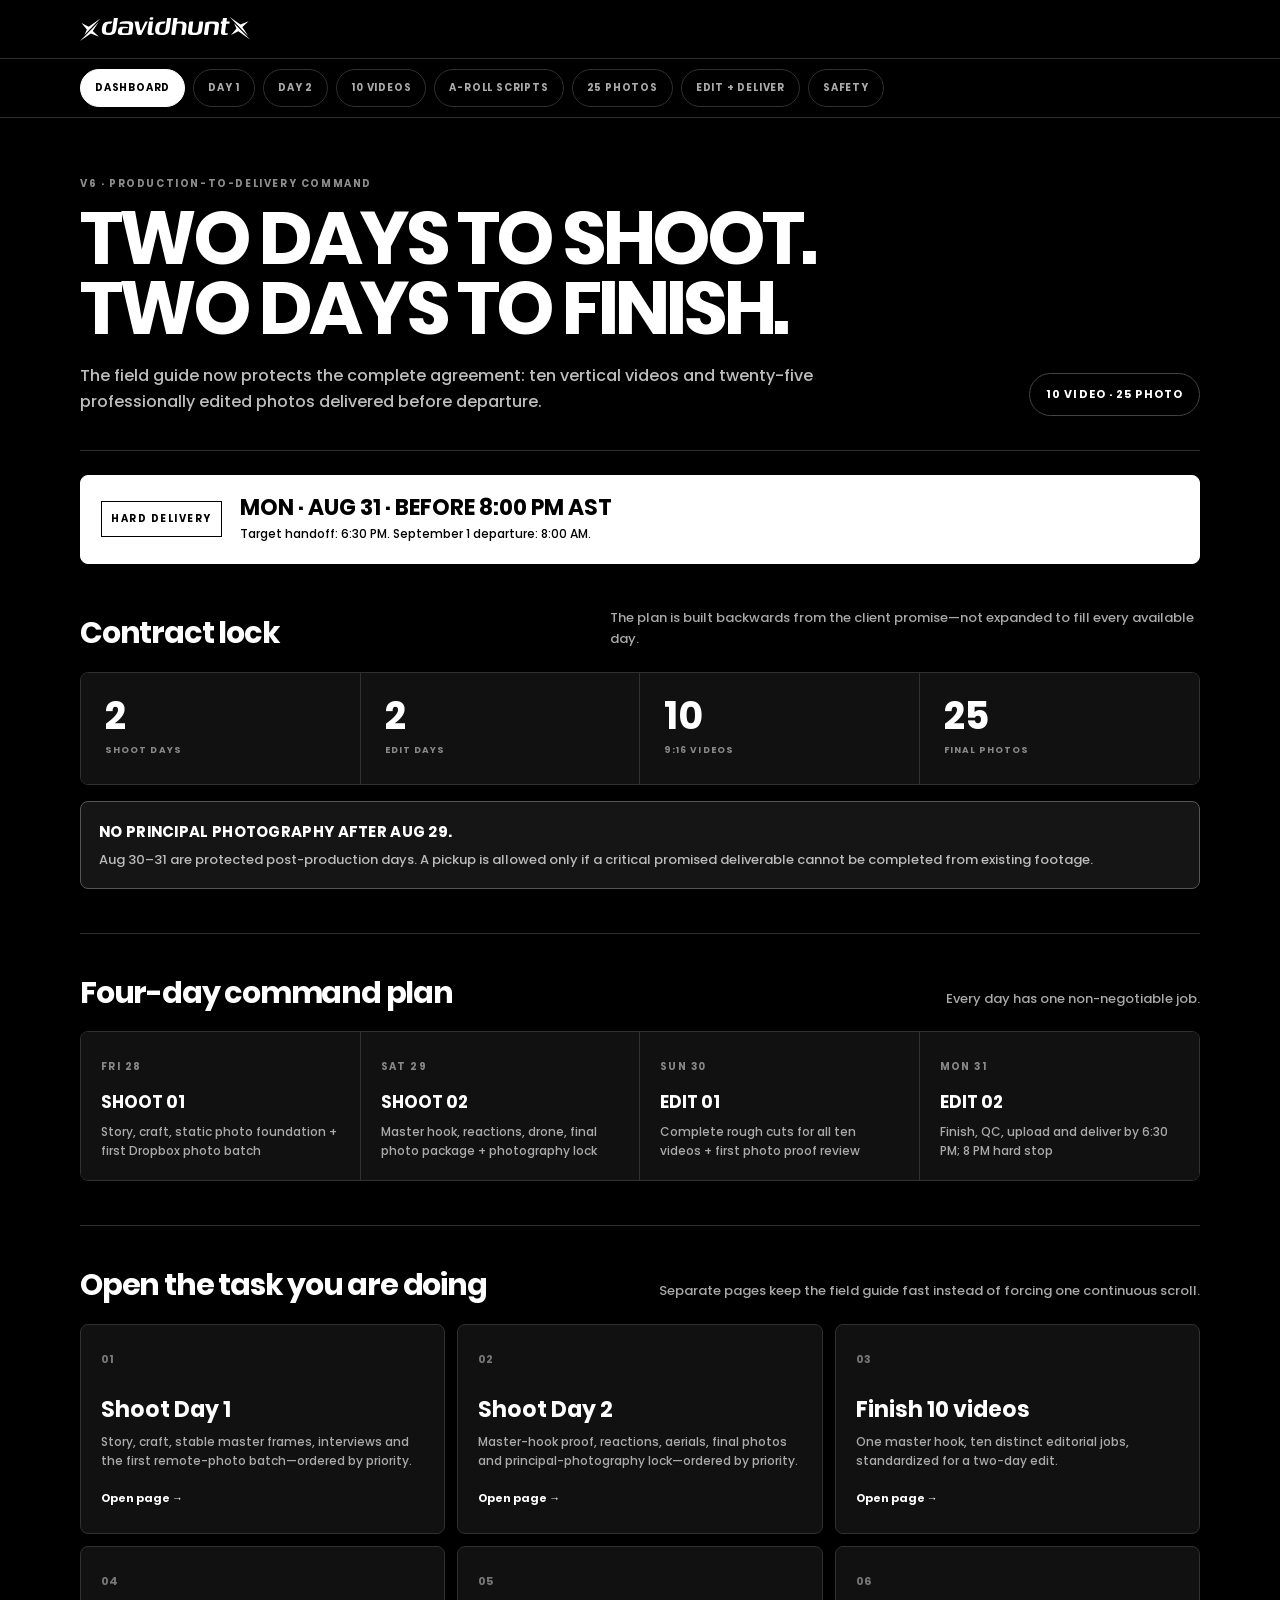
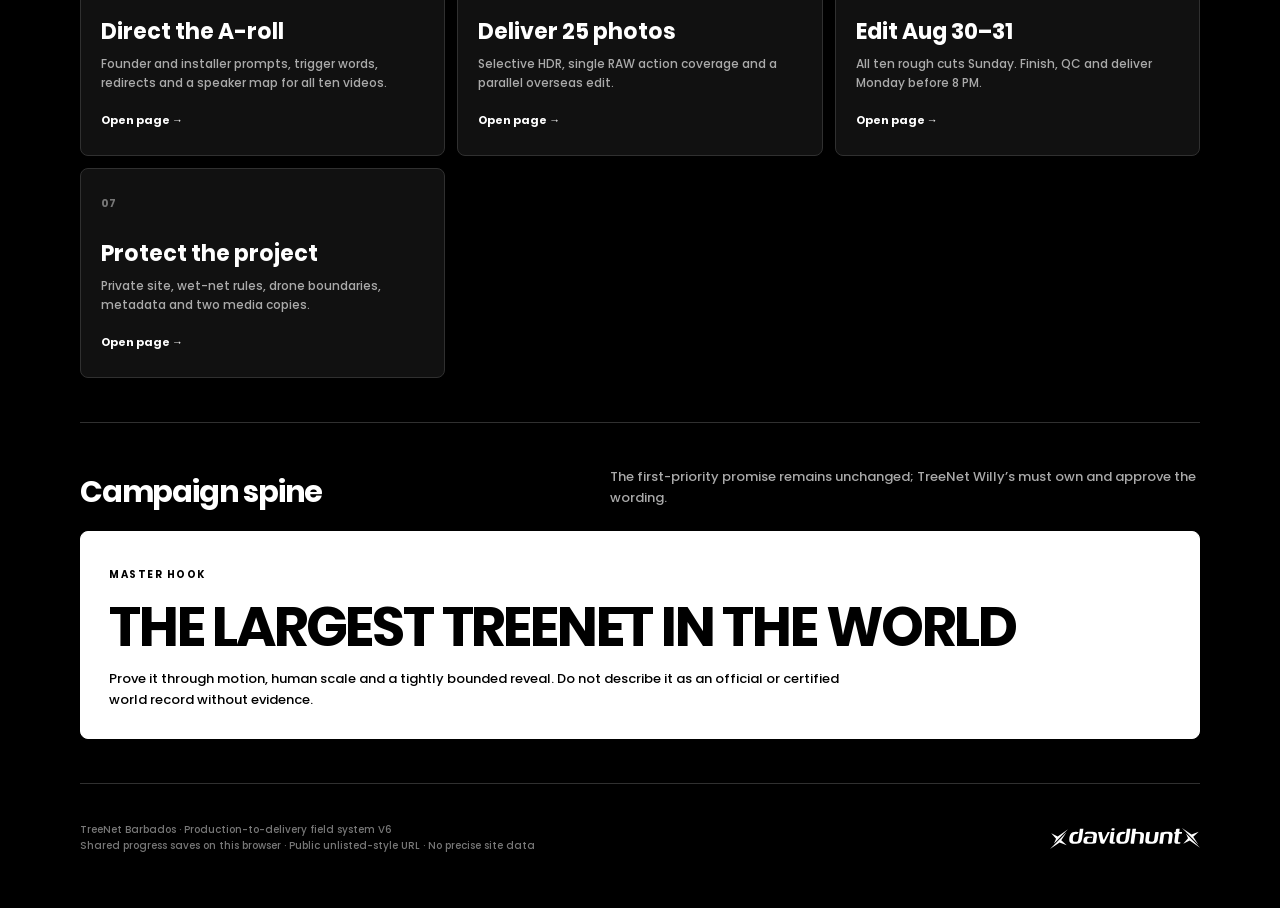
==== commit 0e812001: "Publish V6 two-day production field guide" ====
--- a/index.html
+++ b/index.html
@@ -1 +1 @@
-<!doctype html><html lang="en"><head><meta charset="utf-8"><meta name="viewport" content="width=device-width,initial-scale=1,viewport-fit=cover"><meta name="robots" content="noindex,nofollow,noarchive"><meta name="theme-color" content="#000000"><title>Dashboard · TreeNet Barbados</title><link rel="icon" href="assets/xdavidhuntx-MainLogo-Whiteout.svg" type="image/svg+xml"><link rel="stylesheet" href="assets/styles.css"></head><body data-page="home"><a class="skip" href="#main">Skip to content</a><header class="top"><div class="wrap topline"><img class="logo" src="assets/xdavidhuntx-MainLogo-Whiteout.svg" alt="xdavidhuntx"><div class="page-progress" id="stats">0 / 0</div></div><div class="progress"><span id="bar"></span></div><div class="wrap tools"><input class="search" id="search" type="search" placeholder="Search this page…" aria-label="Search this page"><button class="btn" id="reset" type="button">Reset page</button><button class="btn primary" id="nextOpen" type="button">Next open</button></div></header><nav class="nav"><div class="wrap navrow"><a href="index.html" data-page="home">Dashboard</a><a href="shoot.html" data-page="shoot">Shoot days</a><a href="video.html" data-page="video">10 videos</a><a href="interviews.html" data-page="interviews">A-roll scripts</a><a href="photos.html" data-page="photos">25 photos</a><a href="edit.html" data-page="edit">Edit + deliver</a><a href="safety.html" data-page="safety">Safety</a></div></nav><main id="main" class="wrap"><section class="page-intro"><div><span class="eyebrow">V5 · PRODUCTION-TO-DELIVERY COMMAND</span><h1>TWO DAYS TO SHOOT. TWO DAYS TO FINISH.</h1><p>The field guide now protects the complete agreement: ten vertical videos and twenty-five professionally edited photos delivered before departure.</p></div><span class="count-badge">10 VIDEO · 25 PHOTO</span></section><div class="deadline"><span>HARD DELIVERY</span><strong>MON · AUG 31 · BEFORE 8:00 PM AST</strong><p>Target handoff: 6:30 PM. September 1 departure: 8:00 AM.</p></div><section class="section searchable"><div class="section-head"><h2>Contract lock</h2><p>The plan is built backwards from the client promise—not expanded to fill every available day.</p></div><div class="metric-grid"><div><b>2</b><span>shoot days</span></div><div><b>2</b><span>edit days</span></div><div><b>10</b><span>9:16 videos</span></div><div><b>25</b><span>final photos</span></div></div><div class="alert"><strong>NO PRINCIPAL PHOTOGRAPHY AFTER AUG 29.</strong><p>Aug 30–31 are protected post-production days. A pickup is allowed only if a critical promised deliverable cannot be completed from existing footage.</p></div></section><section class="section searchable"><div class="section-head"><h2>Four-day command plan</h2><p>Every day has one non-negotiable job.</p></div><div class="timeline"><article class="timeline-item"><span>FRI 28</span><strong>SHOOT 01</strong><p>Story, craft, static photo foundation + first Dropbox photo batch</p></article><article class="timeline-item"><span>SAT 29</span><strong>SHOOT 02</strong><p>Master hook, reactions, drone, final photo package + photography lock</p></article><article class="timeline-item"><span>SUN 30</span><strong>EDIT 01</strong><p>Complete rough cuts for all ten videos + first photo proof review</p></article><article class="timeline-item"><span>MON 31</span><strong>EDIT 02</strong><p>Finish, QC, upload and deliver by 6:30 PM; 8 PM hard stop</p></article></div></section><section class="section searchable"><div class="section-head"><h2>Open the task you are doing</h2><p>Separate pages keep the field guide fast instead of forcing one continuous scroll.</p></div><div class="command-grid"><a class="command-card" href="shoot.html"><span>01</span><h3>Shoot Aug 28–29</h3><p>Two flexible production days. Principal photography locks Saturday night.</p><b>Open page →</b></a><a class="command-card" href="video.html"><span>02</span><h3>Finish 10 videos</h3><p>One master hook, ten distinct editorial jobs, standardized for a two-day edit.</p><b>Open page →</b></a><a class="command-card" href="interviews.html"><span>03</span><h3>Direct the A-roll</h3><p>Founder and installer prompts, trigger words, redirects and a speaker map for all ten videos.</p><b>Open page →</b></a><a class="command-card" href="photos.html"><span>04</span><h3>Deliver 25 photos</h3><p>Selective HDR, single RAW action coverage and a parallel overseas edit.</p><b>Open page →</b></a><a class="command-card" href="edit.html"><span>05</span><h3>Edit Aug 30–31</h3><p>All ten rough cuts Sunday. Finish, QC and deliver Monday before 8 PM.</p><b>Open page →</b></a><a class="command-card" href="safety.html"><span>06</span><h3>Protect the project</h3><p>Private site, wet-net rules, drone boundaries, metadata and two media copies.</p><b>Open page →</b></a></div></section><section class="section searchable"><div class="section-head"><h2>Campaign spine</h2><p>The first-priority promise remains unchanged; TreeNet Willy’s must own and approve the wording.</p></div><div class="quote"><span>MASTER HOOK</span><strong>THE LARGEST TREENET IN THE WORLD</strong><p>Prove it through motion, human scale and a tightly bounded reveal. Do not describe it as an official or certified world record without evidence.</p></div></section></main><div class="wrap empty" id="empty">No matching field-guide items.</div><footer class="wrap footer"><div>TreeNet Barbados · Production-to-delivery field system V5<br>Shared progress saves on this browser · Public unlisted-style URL · No precise site data</div><img src="assets/xdavidhuntx-MainLogo-Whiteout.svg" alt="xdavidhuntx"></footer><script src="assets/app.js"></script></body></html>+<!doctype html><html lang="en"><head><meta charset="utf-8"><meta name="viewport" content="width=device-width,initial-scale=1,viewport-fit=cover"><meta name="robots" content="noindex,nofollow,noarchive"><meta name="theme-color" content="#000000"><title>Dashboard · TreeNet Barbados</title><link rel="icon" href="assets/xdavidhuntx-MainLogo-Whiteout.svg" type="image/svg+xml"><link rel="stylesheet" href="assets/styles.css"></head><body data-page="home"><a class="skip" href="#main">Skip to content</a><header class="top"><div class="wrap topline"><img class="logo" src="assets/xdavidhuntx-MainLogo-Whiteout.svg" alt="xdavidhuntx"><div class="page-progress" id="stats">0 / 0</div></div><div class="progress"><span id="bar"></span></div><div class="wrap tools"><input class="search" id="search" type="search" placeholder="Search this page…" aria-label="Search this page"><button class="btn" id="reset" type="button">Reset page</button><button class="btn primary" id="nextOpen" type="button">Next open</button></div></header><nav class="nav"><div class="wrap navrow"><a href="index.html" data-page="home">Dashboard</a><a href="day1.html" data-page="day1">Day 1</a><a href="day2.html" data-page="day2">Day 2</a><a href="video.html" data-page="video">10 videos</a><a href="interviews.html" data-page="interviews">A-roll scripts</a><a href="photos.html" data-page="photos">25 photos</a><a href="edit.html" data-page="edit">Edit + deliver</a><a href="safety.html" data-page="safety">Safety</a></div></nav><main id="main" class="wrap"><section class="page-intro"><div><span class="eyebrow">V6 · PRODUCTION-TO-DELIVERY COMMAND</span><h1>TWO DAYS TO SHOOT. TWO DAYS TO FINISH.</h1><p>The field guide now protects the complete agreement: ten vertical videos and twenty-five professionally edited photos delivered before departure.</p></div><span class="count-badge">10 VIDEO · 25 PHOTO</span></section><div class="deadline"><span>HARD DELIVERY</span><strong>MON · AUG 31 · BEFORE 8:00 PM AST</strong><p>Target handoff: 6:30 PM. September 1 departure: 8:00 AM.</p></div><section class="section searchable"><div class="section-head"><h2>Contract lock</h2><p>The plan is built backwards from the client promise—not expanded to fill every available day.</p></div><div class="metric-grid"><div><b>2</b><span>shoot days</span></div><div><b>2</b><span>edit days</span></div><div><b>10</b><span>9:16 videos</span></div><div><b>25</b><span>final photos</span></div></div><div class="alert"><strong>NO PRINCIPAL PHOTOGRAPHY AFTER AUG 29.</strong><p>Aug 30–31 are protected post-production days. A pickup is allowed only if a critical promised deliverable cannot be completed from existing footage.</p></div></section><section class="section searchable"><div class="section-head"><h2>Four-day command plan</h2><p>Every day has one non-negotiable job.</p></div><div class="timeline"><article class="timeline-item"><span>FRI 28</span><strong>SHOOT 01</strong><p>Story, craft, static photo foundation + first Dropbox photo batch</p></article><article class="timeline-item"><span>SAT 29</span><strong>SHOOT 02</strong><p>Master hook, reactions, drone, final photo package + photography lock</p></article><article class="timeline-item"><span>SUN 30</span><strong>EDIT 01</strong><p>Complete rough cuts for all ten videos + first photo proof review</p></article><article class="timeline-item"><span>MON 31</span><strong>EDIT 02</strong><p>Finish, QC, upload and deliver by 6:30 PM; 8 PM hard stop</p></article></div></section><section class="section searchable"><div class="section-head"><h2>Open the task you are doing</h2><p>Separate pages keep the field guide fast instead of forcing one continuous scroll.</p></div><div class="command-grid"><a class="command-card" href="day1.html"><span>01</span><h3>Shoot Day 1</h3><p>Story, craft, stable master frames, interviews and the first remote-photo batch—ordered by priority.</p><b>Open page →</b></a><a class="command-card" href="day2.html"><span>02</span><h3>Shoot Day 2</h3><p>Master-hook proof, reactions, aerials, final photos and principal-photography lock—ordered by priority.</p><b>Open page →</b></a><a class="command-card" href="video.html"><span>03</span><h3>Finish 10 videos</h3><p>One master hook, ten distinct editorial jobs, standardized for a two-day edit.</p><b>Open page →</b></a><a class="command-card" href="interviews.html"><span>04</span><h3>Direct the A-roll</h3><p>Founder and installer prompts, trigger words, redirects and a speaker map for all ten videos.</p><b>Open page →</b></a><a class="command-card" href="photos.html"><span>05</span><h3>Deliver 25 photos</h3><p>Selective HDR, single RAW action coverage and a parallel overseas edit.</p><b>Open page →</b></a><a class="command-card" href="edit.html"><span>06</span><h3>Edit Aug 30–31</h3><p>All ten rough cuts Sunday. Finish, QC and deliver Monday before 8 PM.</p><b>Open page →</b></a><a class="command-card" href="safety.html"><span>07</span><h3>Protect the project</h3><p>Private site, wet-net rules, drone boundaries, metadata and two media copies.</p><b>Open page →</b></a></div></section><section class="section searchable"><div class="section-head"><h2>Campaign spine</h2><p>The first-priority promise remains unchanged; TreeNet Willy’s must own and approve the wording.</p></div><div class="quote"><span>MASTER HOOK</span><strong>THE LARGEST TREENET IN THE WORLD</strong><p>Prove it through motion, human scale and a tightly bounded reveal. Do not describe it as an official or certified world record without evidence.</p></div></section></main><div class="wrap empty" id="empty">No matching field-guide items.</div><footer class="wrap footer"><div>TreeNet Barbados · Production-to-delivery field system V6<br>Shared progress saves on this browser · Public unlisted-style URL · No precise site data</div><img src="assets/xdavidhuntx-MainLogo-Whiteout.svg" alt="xdavidhuntx"></footer><script src="assets/app.js"></script></body></html>
--- a/assets/styles.css
+++ b/assets/styles.css
@@ -1 +1 @@
-@font-face{font-family:Poppins;src:url('poppins-medium.ttf') format('truetype');font-weight:500;font-style:normal;font-display:swap}@font-face{font-family:Poppins;src:url('poppins-bold.ttf') format('truetype');font-weight:700;font-style:normal;font-display:swap}:root{--black:#000;--ink:#fff;--muted:#aaa;--mid:#808080;--line:#303030;--surface:#111;--surface2:#171717;--white:#fff;--danger:#fff}*{box-sizing:border-box}html{background:#000;color:#fff;scroll-behavior:smooth}body{margin:0;font-family:Poppins,Arial,sans-serif;font-weight:500;background:#000;color:#fff}.skip{position:fixed;left:10px;top:-60px;background:#fff;color:#000;padding:10px 14px;z-index:1000}.skip:focus{top:10px}.top{position:sticky;top:0;z-index:50;background:#000;border-bottom:1px solid var(--line)}.topline{height:58px;display:flex;align-items:center;justify-content:space-between}.logo{width:170px;height:auto}.page-progress{font-size:11px;letter-spacing:.12em;color:#bbb}.progress{height:3px;background:#191919}.progress span{display:block;height:100%;width:0;background:#fff;transition:width .2s}.tools{display:grid;grid-template-columns:minmax(0,1fr) auto auto;gap:8px;padding:11px 0}.search{width:100%;min-height:44px;border:1px solid var(--line);background:#111;color:#fff;border-radius:7px;padding:0 14px;font:500 13px Poppins}.btn{min-height:44px;border:1px solid var(--line);background:#0d0d0d;color:#fff;border-radius:7px;padding:0 14px;font:700 10px Poppins;letter-spacing:.08em;text-transform:uppercase}.btn.primary{background:#fff;color:#000;border-color:#fff}.nav{position:sticky;top:117px;z-index:40;background:#000;border-bottom:1px solid var(--line)}.navrow{display:flex;gap:8px;overflow-x:auto;padding:10px 0;scrollbar-width:none}.navrow::-webkit-scrollbar{display:none}.nav a{white-space:nowrap;border:1px solid var(--line);border-radius:99px;padding:10px 14px;color:#aaa;text-decoration:none;text-transform:uppercase;letter-spacing:.08em;font:700 10px Poppins}.nav a.active{background:#fff;color:#000;border-color:#fff}body[data-page="home"] .tools,body[data-page="home"] .progress,body[data-page="home"] .page-progress{display:none}body[data-page="home"] .nav{top:58px}.wrap{width:min(1120px,calc(100% - 28px));margin:0 auto}.page-intro{display:flex;justify-content:space-between;gap:32px;align-items:flex-end;padding:58px 0 34px;border-bottom:1px solid var(--line)}.page-intro>div{max-width:850px}.eyebrow,.label,.day-kicker{display:block;font:700 10px Poppins;letter-spacing:.16em;text-transform:uppercase;color:#8d8d8d}.page-intro h1{font-size:clamp(38px,7vw,74px);line-height:.94;letter-spacing:-.055em;margin:12px 0 20px;max-width:940px}.page-intro p{font-size:16px;line-height:1.65;color:#bdbdbd;margin:0;max-width:760px}.count-badge{border:1px solid #444;border-radius:99px;padding:12px 16px;white-space:nowrap;font:700 11px Poppins;letter-spacing:.1em}.deadline{margin:24px 0 0;padding:20px;border:1px solid #fff;background:#fff;color:#000;display:grid;grid-template-columns:auto 1fr;gap:5px 18px;align-items:center;border-radius:8px}.deadline span{grid-row:1/3;font:700 10px Poppins;letter-spacing:.15em;border:1px solid #000;padding:9px}.deadline strong{font-size:22px;line-height:1.1}.deadline p{margin:0;font-size:12px}.section{padding:44px 0;border-bottom:1px solid var(--line)}.section-head{display:flex;justify-content:space-between;gap:24px;align-items:flex-end;margin-bottom:22px}.section-head h2{font-size:30px;line-height:1.05;letter-spacing:-.04em;margin:0}.section-head p{max-width:590px;color:#a9a9a9;font-size:13px;line-height:1.6;margin:0}.metric-grid{display:grid;grid-template-columns:repeat(4,1fr);border:1px solid var(--line);border-radius:8px;overflow:hidden}.metric-grid div{padding:24px;border-right:1px solid var(--line);background:#111}.metric-grid div:last-child{border-right:0}.metric-grid b{display:block;font-size:38px;line-height:1}.metric-grid span{text-transform:uppercase;color:#888;font:700 9px Poppins;letter-spacing:.12em}.alert{margin-top:16px;padding:18px;border:1px solid #555;background:#151515;border-radius:8px}.alert strong{display:block;font-size:15px;letter-spacing:.02em}.alert p{margin:7px 0 0;color:#bbb;line-height:1.55;font-size:13px}.timeline{display:grid;grid-template-columns:repeat(4,1fr);border:1px solid var(--line);border-radius:8px;overflow:hidden}.timeline-item{padding:20px;background:#111;border-right:1px solid var(--line)}.timeline-item:last-child{border-right:0}.timeline-item span{font:700 10px Poppins;color:#888;letter-spacing:.14em}.timeline-item strong{display:block;margin:12px 0 8px;font-size:17px}.timeline-item p{margin:0;color:#aaa;font-size:12px;line-height:1.55}.command-grid{display:grid;grid-template-columns:repeat(3,1fr);gap:12px}.command-card{display:block;min-height:210px;border:1px solid var(--line);border-radius:8px;padding:20px;background:#111;color:#fff;text-decoration:none}.command-card span{font:700 11px Poppins;color:#777}.command-card h3{font-size:22px;line-height:1.05;margin:28px 0 12px}.command-card p{color:#aaa;font-size:12px;line-height:1.55}.command-card b{display:block;margin-top:20px;font-size:11px}.quote{border:1px solid #fff;background:#fff;color:#000;border-radius:8px;padding:28px}.quote span{font:700 10px Poppins;letter-spacing:.15em}.quote strong{display:block;font-size:clamp(28px,5vw,55px);line-height:.95;letter-spacing:-.04em;margin:16px 0}.quote p{margin:0;max-width:760px;font-size:13px;line-height:1.6}.day-grid{display:grid;grid-template-columns:repeat(2,minmax(0,1fr));gap:14px}.day-card{border:1px solid #444;border-radius:9px;background:#111;padding:22px}.day-card h3{font-size:27px;line-height:1.05;margin:9px 0 12px;letter-spacing:-.035em}.mission{color:#bbb;font-size:13px;line-height:1.6}.meta-line{padding:11px 0;margin:15px 0;border-top:1px solid var(--line);border-bottom:1px solid var(--line);font:700 10px Poppins;letter-spacing:.08em;color:#aaa}.checks{display:grid;gap:0}.checks.two-col{grid-template-columns:repeat(2,minmax(0,1fr));gap:0 14px}.check{display:flex;gap:11px;align-items:flex-start;padding:12px 0;border-bottom:1px solid #292929;cursor:pointer}.check input{appearance:none;width:21px;height:21px;min-width:21px;border:1px solid #666;border-radius:4px;background:#0d0d0d;margin:1px 0 0}.check input:checked{background:#fff;border-color:#fff;box-shadow:inset 0 0 0 5px #000}.check span{font-size:12px;line-height:1.55;color:#ddd}.check span small{display:block;color:#777;font-size:9px;margin-top:4px}.check.done span{text-decoration:line-through;color:#666}.notes{width:100%;min-height:86px;resize:vertical;margin-top:16px;background:#0c0c0c;border:1px solid var(--line);border-radius:6px;color:#fff;padding:12px;font:500 12px Poppins}.panel-grid,.setting-grid{display:grid;grid-template-columns:repeat(3,minmax(0,1fr));gap:12px}.setting-grid{grid-template-columns:repeat(2,minmax(0,1fr))}.panel,.setting-card{border:1px solid var(--line);background:#111;border-radius:8px;padding:20px}.panel h3,.setting-card h3{font-size:19px;line-height:1.15;margin:10px 0}.panel p{font-size:12px;color:#aaa;line-height:1.6}.panel ul,.setting-card ol{padding-left:20px;margin:14px 0 0}.panel li,.setting-card li{font-size:12px;line-height:1.55;color:#bbb;margin:8px 0}.video-list{display:grid;gap:12px}.video-card{display:grid;grid-template-columns:74px minmax(0,1fr);border:1px solid #383838;background:#111;border-radius:9px;overflow:hidden}.video-num{border-right:1px solid var(--line);padding:18px 12px}.video-num b{display:block;font-size:29px}.video-num small{font:700 8px Poppins;letter-spacing:.1em;color:#888}.video-body{padding:20px}.card-top{display:flex;justify-content:space-between;gap:14px;align-items:flex-start}.card-top span{font:700 9px Poppins;color:#888;letter-spacing:.12em}.card-top h3{font-size:25px;line-height:1.05;margin:5px 0 0}.pill{border:1px solid #444;border-radius:99px;padding:7px 9px;font:700 8px Poppins;letter-spacing:.08em;white-space:nowrap}.hook{margin:16px 0;padding:16px;background:#fff;color:#000;border-radius:6px}.hook small{display:block;font:700 8px Poppins;letter-spacing:.12em}.hook strong{display:block;font-size:18px;line-height:1.1;margin-top:6px}.story{display:grid;grid-template-columns:1fr 1fr;gap:16px}.story p{font-size:12px;color:#aaa;line-height:1.55}.story b{color:#fff}.prompt-grid{display:grid;grid-template-columns:repeat(2,minmax(0,1fr));gap:12px}.prompt-card{border:1px solid #3a3a3a;background:#111;border-radius:9px;padding:20px}.prompt-head h3{font-size:22px;line-height:1.08;margin:8px 0 16px}.prompt-question{border-top:1px solid var(--line);padding:15px 0}.prompt-question small,.line-starter small,.trigger-block>small{display:block;font:700 8px Poppins;letter-spacing:.13em;margin-bottom:7px}.prompt-question strong{font-size:13px;line-height:1.5}.line-starter{background:#fff;color:#000;border-radius:6px;padding:15px}.line-starter strong{display:block;font-size:17px;line-height:1.25}.trigger-block{padding:15px 0 6px}.trigger-list{display:flex;flex-wrap:wrap;gap:6px}.trigger-list span{border:1px solid #484848;border-radius:99px;padding:6px 9px;color:#bbb;font-size:9px;line-height:1.25}.guard{font-size:10px;line-height:1.55;color:#888;margin:11px 0}.guard b{color:#ccc}.role-banner{display:grid;grid-template-columns:auto 1fr;gap:5px 18px;align-items:center;background:#fff;color:#000;border-radius:8px;padding:19px;margin-bottom:14px}.role-banner span{grid-row:1/3;border:1px solid #000;padding:8px;font:700 9px Poppins;letter-spacing:.12em}.role-banner strong{font-size:21px}.role-banner p{margin:0;font-size:11px}.role-banner.inverse{background:#111;color:#fff;border:1px solid #555}.role-banner.inverse span{border-color:#fff}.redirect-grid{display:grid;grid-template-columns:repeat(4,minmax(0,1fr));gap:8px}.redirect{min-height:76px;border:1px solid #444;background:#111;color:#fff;border-radius:7px;padding:13px;text-align:left;font:700 11px/1.45 Poppins}.script-map{display:grid;gap:9px}.script-row{display:grid;grid-template-columns:64px minmax(0,1fr);gap:15px;border:1px solid var(--line);background:#111;border-radius:8px;padding:16px}.script-num{font-size:25px;font-weight:700;color:#777}.script-row h3{font-size:19px;margin:7px 0 10px}.script-row p{font-size:11px;line-height:1.55;color:#aaa;margin:5px 0}.script-row p b{color:#fff}.decision-grid{display:grid;grid-template-columns:repeat(4,1fr);border:1px solid var(--line);border-radius:8px;overflow:hidden}.decision-grid article{background:#111;padding:18px;border-right:1px solid var(--line)}.decision-grid article:last-child{border-right:0}.decision-grid span{font:700 8px Poppins;letter-spacing:.12em;color:#888}.decision-grid strong{display:block;font-size:17px;margin:11px 0}.decision-grid p{font-size:11px;color:#aaa;line-height:1.55}.photo-list{display:grid;grid-template-columns:repeat(2,minmax(0,1fr));gap:10px}.photo-card{display:grid;grid-template-columns:50px minmax(0,1fr);gap:14px;border:1px solid var(--line);background:#111;border-radius:8px;padding:16px}.photo-num{font-size:23px;font-weight:700;color:#777}.photo-card h3{font-size:18px;line-height:1.1;margin:0}.photo-card p{font-size:11px;line-height:1.55;color:#aaa}.gear{display:block;margin-top:8px;font:700 9px Poppins;letter-spacing:.06em;color:#888}.source-links{display:flex;flex-wrap:wrap;gap:8px}.source-links a{border:1px solid var(--line);border-radius:99px;color:#fff;text-decoration:none;padding:10px 13px;font-size:10px}.edit-days{align-items:start}.edit-block{display:grid;grid-template-columns:135px minmax(0,1fr);gap:15px;padding:16px 0;border-top:1px solid var(--line)}.edit-time{font:700 11px Poppins;line-height:1.35}.edit-time small{display:block;color:#888;font-size:9px;margin-top:5px}.footer{padding:38px 0 54px;display:flex;justify-content:space-between;gap:25px;align-items:center;color:#777;font-size:10px}.footer img{width:150px}.empty{display:none;padding:60px 0;color:#777}.search-hide{display:none!important}@media(max-width:760px){.wrap{width:min(100% - 28px,1120px)}.topline{height:56px}.logo{width:168px}.tools{grid-template-columns:1fr 1fr 1fr}.search{grid-column:1/-1}.nav{top:156px}.page-intro{display:block;padding:38px 0 28px}.page-intro h1{font-size:40px}.page-intro p{font-size:14px}.count-badge{display:inline-block;margin-top:18px}.deadline{grid-template-columns:1fr}.deadline span{grid-row:auto;width:max-content}.section{padding:34px 0}.section-head{display:block}.section-head h2{font-size:27px}.section-head p{margin-top:9px}.metric-grid{grid-template-columns:1fr 1fr}.metric-grid div{border-bottom:1px solid var(--line)}.timeline,.command-grid,.day-grid,.panel-grid,.setting-grid,.prompt-grid,.redirect-grid,.decision-grid,.photo-list{grid-template-columns:1fr}.timeline-item,.decision-grid article{border-right:0;border-bottom:1px solid var(--line)}.timeline-item:last-child,.decision-grid article:last-child{border-bottom:0}.checks.two-col{grid-template-columns:1fr}.video-card{grid-template-columns:54px minmax(0,1fr)}.video-num{padding:15px 8px}.video-body{padding:15px}.card-top{display:block}.card-top .pill{display:inline-block;margin-top:10px}.card-top h3{font-size:21px}.story{grid-template-columns:1fr;gap:0}.photo-card{grid-template-columns:40px minmax(0,1fr)}.edit-block{grid-template-columns:1fr;gap:4px}.footer{display:block}.footer img{margin-top:20px}.command-card{min-height:170px}.page-progress{font-size:10px}}@media(max-width:390px){.btn{padding:0 9px;font-size:9px}.logo{width:166px}.page-intro h1{font-size:36px}.deadline strong{font-size:18px}}@media print{.top,.nav,.tools,.progress{display:none!important}html,body{background:#fff;color:#000}.page-intro h1,.section h2,.day-card h3,.video-card h3,.photo-card h3{color:#000}.section,.check,.edit-block{border-color:#bbb}.day-card,.panel,.setting-card,.video-card,.photo-card,.metric-grid div,.timeline-item{background:#fff;border-color:#bbb}.check span,.mission,.panel li,.setting-card li,.photo-card p{color:#333}.deadline,.quote{border:1px solid #000}.notes{display:none}}@media(prefers-reduced-motion:reduce){html{scroll-behavior:auto}.progress span{transition:none}}+@font-face{font-family:Poppins;src:url('poppins-medium.ttf') format('truetype');font-weight:500;font-style:normal;font-display:swap}@font-face{font-family:Poppins;src:url('poppins-bold.ttf') format('truetype');font-weight:700;font-style:normal;font-display:swap}:root{--black:#000;--ink:#fff;--muted:#aaa;--mid:#808080;--line:#303030;--surface:#111;--surface2:#171717;--white:#fff;--danger:#fff}*{box-sizing:border-box}html{background:#000;color:#fff;scroll-behavior:smooth}body{margin:0;font-family:Poppins,Arial,sans-serif;font-weight:500;background:#000;color:#fff}.skip{position:fixed;left:10px;top:-60px;background:#fff;color:#000;padding:10px 14px;z-index:1000}.skip:focus{top:10px}.top{position:sticky;top:0;z-index:50;background:#000;border-bottom:1px solid var(--line)}.topline{height:58px;display:flex;align-items:center;justify-content:space-between}.logo{width:170px;height:auto}.page-progress{font-size:11px;letter-spacing:.12em;color:#bbb}.progress{height:3px;background:#191919}.progress span{display:block;height:100%;width:0;background:#fff;transition:width .2s}.tools{display:grid;grid-template-columns:minmax(0,1fr) auto auto;gap:8px;padding:11px 0}.search{width:100%;min-height:44px;border:1px solid var(--line);background:#111;color:#fff;border-radius:7px;padding:0 14px;font:500 13px Poppins}.btn{min-height:44px;border:1px solid var(--line);background:#0d0d0d;color:#fff;border-radius:7px;padding:0 14px;font:700 10px Poppins;letter-spacing:.08em;text-transform:uppercase}.btn.primary{background:#fff;color:#000;border-color:#fff}.nav{position:sticky;top:117px;z-index:40;background:#000;border-bottom:1px solid var(--line)}.navrow{display:flex;gap:8px;overflow-x:auto;padding:10px 0;scrollbar-width:none}.navrow::-webkit-scrollbar{display:none}.nav a{white-space:nowrap;border:1px solid var(--line);border-radius:99px;padding:10px 14px;color:#aaa;text-decoration:none;text-transform:uppercase;letter-spacing:.08em;font:700 10px Poppins}.nav a.active{background:#fff;color:#000;border-color:#fff}body[data-page="home"] .tools,body[data-page="home"] .progress,body[data-page="home"] .page-progress{display:none}body[data-page="home"] .nav{top:58px}.wrap{width:min(1120px,calc(100% - 28px));margin:0 auto}.page-intro{display:flex;justify-content:space-between;gap:32px;align-items:flex-end;padding:58px 0 34px;border-bottom:1px solid var(--line)}.page-intro>div{max-width:850px}.eyebrow,.label,.day-kicker{display:block;font:700 10px Poppins;letter-spacing:.16em;text-transform:uppercase;color:#8d8d8d}.page-intro h1{font-size:clamp(38px,7vw,74px);line-height:.94;letter-spacing:-.055em;margin:12px 0 20px;max-width:940px}.page-intro p{font-size:16px;line-height:1.65;color:#bdbdbd;margin:0;max-width:760px}.count-badge{border:1px solid #444;border-radius:99px;padding:12px 16px;white-space:nowrap;font:700 11px Poppins;letter-spacing:.1em}.deadline{margin:24px 0 0;padding:20px;border:1px solid #fff;background:#fff;color:#000;display:grid;grid-template-columns:auto 1fr;gap:5px 18px;align-items:center;border-radius:8px}.deadline span{grid-row:1/3;font:700 10px Poppins;letter-spacing:.15em;border:1px solid #000;padding:9px}.deadline strong{font-size:22px;line-height:1.1}.deadline p{margin:0;font-size:12px}.section{padding:44px 0;border-bottom:1px solid var(--line)}.section-head{display:flex;justify-content:space-between;gap:24px;align-items:flex-end;margin-bottom:22px}.section-head h2{font-size:30px;line-height:1.05;letter-spacing:-.04em;margin:0}.section-head p{max-width:590px;color:#a9a9a9;font-size:13px;line-height:1.6;margin:0}.metric-grid{display:grid;grid-template-columns:repeat(4,1fr);border:1px solid var(--line);border-radius:8px;overflow:hidden}.metric-grid div{padding:24px;border-right:1px solid var(--line);background:#111}.metric-grid div:last-child{border-right:0}.metric-grid b{display:block;font-size:38px;line-height:1}.metric-grid span{text-transform:uppercase;color:#888;font:700 9px Poppins;letter-spacing:.12em}.alert{margin-top:16px;padding:18px;border:1px solid #555;background:#151515;border-radius:8px}.alert strong{display:block;font-size:15px;letter-spacing:.02em}.alert p{margin:7px 0 0;color:#bbb;line-height:1.55;font-size:13px}.timeline{display:grid;grid-template-columns:repeat(4,1fr);border:1px solid var(--line);border-radius:8px;overflow:hidden}.timeline-item{padding:20px;background:#111;border-right:1px solid var(--line)}.timeline-item:last-child{border-right:0}.timeline-item span{font:700 10px Poppins;color:#888;letter-spacing:.14em}.timeline-item strong{display:block;margin:12px 0 8px;font-size:17px}.timeline-item p{margin:0;color:#aaa;font-size:12px;line-height:1.55}.command-grid{display:grid;grid-template-columns:repeat(3,1fr);gap:12px}.command-card{display:block;min-height:210px;border:1px solid var(--line);border-radius:8px;padding:20px;background:#111;color:#fff;text-decoration:none}.command-card span{font:700 11px Poppins;color:#777}.command-card h3{font-size:22px;line-height:1.05;margin:28px 0 12px}.command-card p{color:#aaa;font-size:12px;line-height:1.55}.command-card b{display:block;margin-top:20px;font-size:11px}.quote{border:1px solid #fff;background:#fff;color:#000;border-radius:8px;padding:28px}.quote span{font:700 10px Poppins;letter-spacing:.15em}.quote strong{display:block;font-size:clamp(28px,5vw,55px);line-height:.95;letter-spacing:-.04em;margin:16px 0}.quote p{margin:0;max-width:760px;font-size:13px;line-height:1.6}.day-grid{display:grid;grid-template-columns:repeat(2,minmax(0,1fr));gap:14px}.day-card{border:1px solid #444;border-radius:9px;background:#111;padding:22px}.day-card h3{font-size:27px;line-height:1.05;margin:9px 0 12px;letter-spacing:-.035em}.mission{color:#bbb;font-size:13px;line-height:1.6}.meta-line{padding:11px 0;margin:15px 0;border-top:1px solid var(--line);border-bottom:1px solid var(--line);font:700 10px Poppins;letter-spacing:.08em;color:#aaa}.checks{display:grid;gap:0}.checks.two-col{grid-template-columns:repeat(2,minmax(0,1fr));gap:0 14px}.check{display:flex;gap:11px;align-items:flex-start;padding:12px 0;border-bottom:1px solid #292929;cursor:pointer}.check input{appearance:none;width:21px;height:21px;min-width:21px;border:1px solid #666;border-radius:4px;background:#0d0d0d;margin:1px 0 0}.check input:checked{background:#fff;border-color:#fff;box-shadow:inset 0 0 0 5px #000}.check span{font-size:12px;line-height:1.55;color:#ddd}.check span small{display:block;color:#777;font-size:9px;margin-top:4px}.check.done span{text-decoration:line-through;color:#666}.notes{width:100%;min-height:86px;resize:vertical;margin-top:16px;background:#0c0c0c;border:1px solid var(--line);border-radius:6px;color:#fff;padding:12px;font:500 12px Poppins}.panel-grid,.setting-grid{display:grid;grid-template-columns:repeat(3,minmax(0,1fr));gap:12px}.setting-grid{grid-template-columns:repeat(2,minmax(0,1fr))}.panel,.setting-card{border:1px solid var(--line);background:#111;border-radius:8px;padding:20px}.panel h3,.setting-card h3{font-size:19px;line-height:1.15;margin:10px 0}.panel p{font-size:12px;color:#aaa;line-height:1.6}.panel ul,.setting-card ol{padding-left:20px;margin:14px 0 0}.panel li,.setting-card li{font-size:12px;line-height:1.55;color:#bbb;margin:8px 0}.video-list{display:grid;gap:12px}.video-card{display:grid;grid-template-columns:74px minmax(0,1fr);border:1px solid #383838;background:#111;border-radius:9px;overflow:hidden}.video-num{border-right:1px solid var(--line);padding:18px 12px}.video-num b{display:block;font-size:29px}.video-num small{font:700 8px Poppins;letter-spacing:.1em;color:#888}.video-body{padding:20px}.card-top{display:flex;justify-content:space-between;gap:14px;align-items:flex-start}.card-top span{font:700 9px Poppins;color:#888;letter-spacing:.12em}.card-top h3{font-size:25px;line-height:1.05;margin:5px 0 0}.pill{border:1px solid #444;border-radius:99px;padding:7px 9px;font:700 8px Poppins;letter-spacing:.08em;white-space:nowrap}.hook{margin:16px 0;padding:16px;background:#fff;color:#000;border-radius:6px}.hook small{display:block;font:700 8px Poppins;letter-spacing:.12em}.hook strong{display:block;font-size:18px;line-height:1.1;margin-top:6px}.story{display:grid;grid-template-columns:1fr 1fr;gap:16px}.story p{font-size:12px;color:#aaa;line-height:1.55}.story b{color:#fff}.camera-bible{display:grid;grid-template-columns:repeat(4,minmax(0,1fr));gap:9px}.bible-card{border:1px solid var(--line);background:#111;border-radius:8px;padding:17px}.bible-card>span{font:700 9px Poppins;letter-spacing:.12em;color:#777}.bible-card h3{font-size:16px;line-height:1.15;margin:12px 0 8px}.bible-card p{font-size:10px;line-height:1.6;color:#aaa;margin:0}.recipe-section{margin-top:18px;padding-top:16px;border-top:1px solid #3a3a3a}.recipe-title{display:flex;justify-content:space-between;gap:12px;align-items:center;margin-bottom:9px}.recipe-title span{font:700 9px Poppins;letter-spacing:.12em}.recipe-title b{font:700 9px Poppins;color:#777}.recipe{border:1px solid #393939;background:#0c0c0c;border-radius:7px;margin-top:8px;overflow:hidden}.recipe summary{display:grid;grid-template-columns:86px minmax(0,1fr) 32px;gap:14px;align-items:center;cursor:pointer;list-style:none;padding:10px;min-height:128px}.recipe summary::-webkit-details-marker{display:none}.recipe summary img{width:86px;height:108px;object-fit:cover;border-radius:4px;background:#181818}.recipe-summary span{font:700 8px Poppins;letter-spacing:.12em;text-transform:uppercase;color:#888}.recipe-summary h4{font-size:16px;line-height:1.15;margin:7px 0}.recipe-summary p{font-size:9px;line-height:1.5;color:#888;margin:0}.recipe-toggle{width:30px;height:30px;border:1px solid #555;border-radius:50%;position:relative}.recipe-toggle:after{content:'+';position:absolute;inset:0;display:grid;place-items:center;font:700 17px Poppins}.recipe[open] .recipe-toggle:after{content:'–'}.recipe-body{padding:16px;border-top:1px solid #333}.recipe-zone{font:700 9px Poppins;letter-spacing:.1em;text-transform:uppercase;color:#aaa;margin-bottom:11px}.recipe-settings{display:grid;grid-template-columns:repeat(2,minmax(0,1fr));gap:8px;margin:0}.recipe-settings div{background:#141414;border:1px solid #2f2f2f;border-radius:5px;padding:11px}.recipe-settings dt{font:700 8px Poppins;letter-spacing:.1em;text-transform:uppercase;color:#777}.recipe-settings dd{font-size:10px;line-height:1.55;color:#ddd;margin:5px 0 0}.recipe-direction{margin-top:12px}.recipe-direction p{font-size:10px;line-height:1.6;color:#aaa;margin:8px 0}.recipe-direction b{color:#fff}.recipe-safety{border-top:1px solid #3b3b3b;padding-top:10px}.prompt-grid{display:grid;grid-template-columns:repeat(2,minmax(0,1fr));gap:12px}.prompt-card{border:1px solid #3a3a3a;background:#111;border-radius:9px;padding:20px}.prompt-head h3{font-size:22px;line-height:1.08;margin:8px 0 16px}.prompt-question{border-top:1px solid var(--line);padding:15px 0}.prompt-question small,.line-starter small,.trigger-block>small{display:block;font:700 8px Poppins;letter-spacing:.13em;margin-bottom:7px}.prompt-question strong{font-size:13px;line-height:1.5}.line-starter{background:#fff;color:#000;border-radius:6px;padding:15px}.line-starter strong{display:block;font-size:17px;line-height:1.25}.trigger-block{padding:15px 0 6px}.trigger-list{display:flex;flex-wrap:wrap;gap:6px}.trigger-list span{border:1px solid #484848;border-radius:99px;padding:6px 9px;color:#bbb;font-size:9px;line-height:1.25}.guard{font-size:10px;line-height:1.55;color:#888;margin:11px 0}.guard b{color:#ccc}.role-banner{display:grid;grid-template-columns:auto 1fr;gap:5px 18px;align-items:center;background:#fff;color:#000;border-radius:8px;padding:19px;margin-bottom:14px}.role-banner span{grid-row:1/3;border:1px solid #000;padding:8px;font:700 9px Poppins;letter-spacing:.12em}.role-banner strong{font-size:21px}.role-banner p{margin:0;font-size:11px}.role-banner.inverse{background:#111;color:#fff;border:1px solid #555}.role-banner.inverse span{border-color:#fff}.redirect-grid{display:grid;grid-template-columns:repeat(4,minmax(0,1fr));gap:8px}.redirect{min-height:76px;border:1px solid #444;background:#111;color:#fff;border-radius:7px;padding:13px;text-align:left;font:700 11px/1.45 Poppins}.script-map{display:grid;gap:9px}.script-row{display:grid;grid-template-columns:64px minmax(0,1fr);gap:15px;border:1px solid var(--line);background:#111;border-radius:8px;padding:16px}.script-num{font-size:25px;font-weight:700;color:#777}.script-row h3{font-size:19px;margin:7px 0 10px}.script-row p{font-size:11px;line-height:1.55;color:#aaa;margin:5px 0}.script-row p b{color:#fff}.decision-grid{display:grid;grid-template-columns:repeat(4,1fr);border:1px solid var(--line);border-radius:8px;overflow:hidden}.decision-grid article{background:#111;padding:18px;border-right:1px solid var(--line)}.decision-grid article:last-child{border-right:0}.decision-grid span{font:700 8px Poppins;letter-spacing:.12em;color:#888}.decision-grid strong{display:block;font-size:17px;margin:11px 0}.decision-grid p{font-size:11px;color:#aaa;line-height:1.55}.photo-list{display:grid;grid-template-columns:repeat(2,minmax(0,1fr));gap:10px}.photo-card{display:grid;grid-template-columns:50px minmax(0,1fr);gap:14px;border:1px solid var(--line);background:#111;border-radius:8px;padding:16px}.photo-num{font-size:23px;font-weight:700;color:#777}.photo-card h3{font-size:18px;line-height:1.1;margin:0}.photo-card p{font-size:11px;line-height:1.55;color:#aaa}.gear{display:block;margin-top:8px;font:700 9px Poppins;letter-spacing:.06em;color:#888}.source-links{display:flex;flex-wrap:wrap;gap:8px}.source-links a{border:1px solid var(--line);border-radius:99px;color:#fff;text-decoration:none;padding:10px 13px;font-size:10px}.edit-days{align-items:start}.edit-block{display:grid;grid-template-columns:135px minmax(0,1fr);gap:15px;padding:16px 0;border-top:1px solid var(--line)}.edit-time{font:700 11px Poppins;line-height:1.35}.edit-time small{display:block;color:#888;font-size:9px;margin-top:5px}.footer{padding:38px 0 54px;display:flex;justify-content:space-between;gap:25px;align-items:center;color:#777;font-size:10px}.footer img{width:150px}.empty{display:none;padding:60px 0;color:#777}.search-hide{display:none!important}.tripod-rule{border-color:#fff}.loadout-rule{margin-bottom:14px}.loadout-grid{display:grid;grid-template-columns:repeat(2,minmax(0,1fr));gap:12px}.loadout-panel{border:1px solid #3b3b3b;background:#0b0b0b;padding:18px}.loadout-panel>span{display:block;font:700 8px Poppins;letter-spacing:.13em;color:#777}.loadout-panel h3{font-size:21px;line-height:1.1;margin:8px 0 12px}.loadout-panel .check span{font-size:11px}.day-weather{display:grid;grid-template-columns:120px 1fr;gap:22px;align-items:start;border-top:1px solid var(--line);border-bottom:1px solid var(--line);padding:16px 0;margin-top:18px}.day-weather span{font:700 9px Poppins;letter-spacing:.14em}.day-weather p{font-size:12px;line-height:1.6;color:#bbb;margin:0}.priority-list{border-top:2px solid #fff}.priority-step{display:grid;grid-template-columns:82px minmax(0,1fr);border-bottom:1px solid #444;background:#090909}.priority-number{font:700 32px Poppins;letter-spacing:-.04em;padding:24px 12px;border-right:1px solid #3a3a3a;color:#fff}.priority-content{padding:24px}.priority-top{display:flex;align-items:flex-start;justify-content:space-between;gap:18px}.priority-top>span{font:700 8px Poppins;letter-spacing:.14em;color:#777}.priority-content h3{font-size:25px;line-height:1.08;letter-spacing:-.03em;margin:10px 0}.priority-objective{font-size:12px;line-height:1.6;color:#aaa;margin:0 0 12px}.support-badge,.recipe-support{display:inline-block;border:1px solid #555;border-radius:99px;padding:6px 9px;font:700 8px Poppins;letter-spacing:.08em;line-height:1.25;text-transform:uppercase;color:#bbb}.support-badge.tripod,.recipe-support.tripod{background:#fff;color:#000;border-color:#fff}.support-badge.handheld,.recipe-support.handheld{background:#202020;color:#fff}.support-badge.media,.recipe-support.none{color:#888}.priority-checks{border-top:1px solid #2d2d2d}.catalyst-checks{border-top:1px solid #3b3b3b}.source-links{display:flex;flex-wrap:wrap;gap:8px;margin-top:16px}.source-links a,.day-jump{border:1px solid #444;border-radius:99px;padding:9px 12px;color:#bbb;text-decoration:none;font:700 9px Poppins;letter-spacing:.06em}.day-navigation{display:flex;justify-content:flex-end;padding:28px 0 8px}.day-jump{background:#fff;color:#000;border-color:#fff;padding:12px 16px}.recipe-support{margin-top:8px;white-space:normal}.support-call{border:1px solid #454545;padding:13px;margin-bottom:13px}.support-call.tripod{background:#fff;color:#000;border-color:#fff}.support-call strong{font:700 9px Poppins;letter-spacing:.1em}.support-call p{font-size:10px;line-height:1.55;margin:7px 0 0;color:#aaa}.support-call.tripod p{color:#333}.support-call.handheld{border-left:4px solid #fff}.support-call.hybrid{border-left:4px solid #808080}@media(max-width:760px){.wrap{width:min(100% - 28px,1120px)}.topline{height:56px}.logo{width:168px}.tools{grid-template-columns:1fr 1fr 1fr}.search{grid-column:1/-1}.nav{top:156px}.page-intro{display:block;padding:38px 0 28px}.page-intro h1{font-size:40px}.page-intro p{font-size:14px}.count-badge{display:inline-block;margin-top:18px}.deadline{grid-template-columns:1fr}.deadline span{grid-row:auto;width:max-content}.section{padding:34px 0}.section-head{display:block}.section-head h2{font-size:27px}.section-head p{margin-top:9px}.metric-grid{grid-template-columns:1fr 1fr}.metric-grid div{border-bottom:1px solid var(--line)}.timeline,.command-grid,.day-grid,.panel-grid,.setting-grid,.camera-bible,.recipe-settings,.prompt-grid,.redirect-grid,.decision-grid,.photo-list,.loadout-grid{grid-template-columns:1fr}.timeline-item,.decision-grid article{border-right:0;border-bottom:1px solid var(--line)}.timeline-item:last-child,.decision-grid article:last-child{border-bottom:0}.checks.two-col{grid-template-columns:1fr}.video-card{grid-template-columns:54px minmax(0,1fr)}.video-num{padding:15px 8px}.video-body{padding:15px}.card-top{display:block}.card-top .pill{display:inline-block;margin-top:10px}.card-top h3{font-size:21px}.story{grid-template-columns:1fr;gap:0}.recipe-title{align-items:flex-start;flex-direction:column;gap:5px}.recipe summary{grid-template-columns:72px minmax(0,1fr) 28px;gap:9px;padding:8px;min-height:112px}.recipe summary img{width:72px;height:96px}.recipe-summary h4{font-size:14px;margin:5px 0}.recipe-summary p{font-size:8px}.recipe-support{font-size:7px;padding:5px 7px}.recipe-toggle{width:27px;height:27px}.recipe-body{padding:12px}.day-weather{grid-template-columns:1fr;gap:6px}.priority-step{grid-template-columns:46px minmax(0,1fr)}.priority-number{font-size:20px;padding:18px 8px}.priority-content{padding:18px 14px}.priority-top{display:block}.priority-top .support-badge{margin-top:9px}.priority-content h3{font-size:21px}.priority-objective{font-size:11px}.priority-checks .check span{font-size:11px}.source-links a{font-size:8px}.photo-card{grid-template-columns:40px minmax(0,1fr)}.edit-block{grid-template-columns:1fr;gap:4px}.footer{display:block}.footer img{margin-top:20px}.command-card{min-height:170px}.page-progress{font-size:10px}}@media(max-width:390px){.btn{padding:0 9px;font-size:9px}.logo{width:166px}.page-intro h1{font-size:36px}.deadline strong{font-size:18px}}@media print{.top,.nav,.tools,.progress{display:none!important}html,body{background:#fff;color:#000}.page-intro h1,.section h2,.day-card h3,.video-card h3,.photo-card h3{color:#000}.section,.check,.edit-block{border-color:#bbb}.day-card,.panel,.setting-card,.video-card,.photo-card,.metric-grid div,.timeline-item{background:#fff;border-color:#bbb}.check span,.mission,.panel li,.setting-card li,.photo-card p{color:#333}.deadline,.quote{border:1px solid #000}.notes{display:none}}@media(prefers-reduced-motion:reduce){html{scroll-behavior:auto}.progress span{transition:none}}
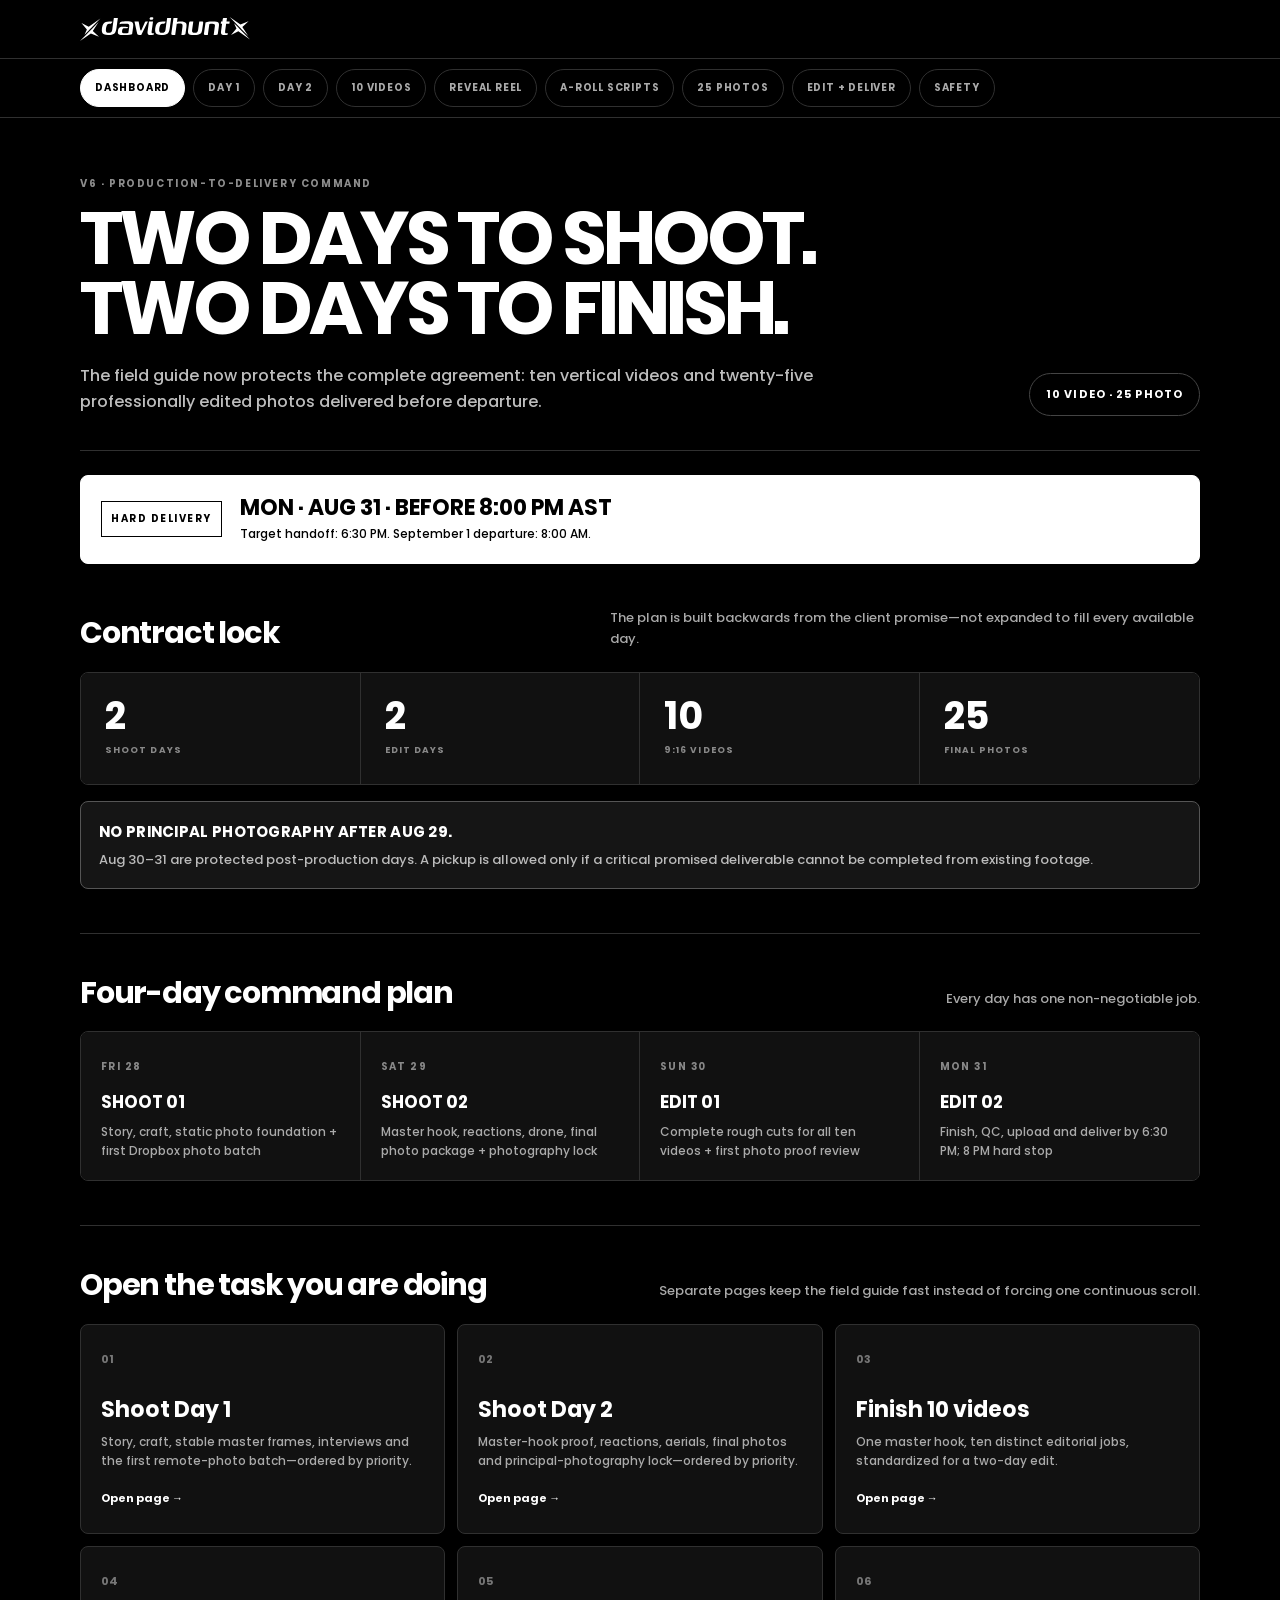
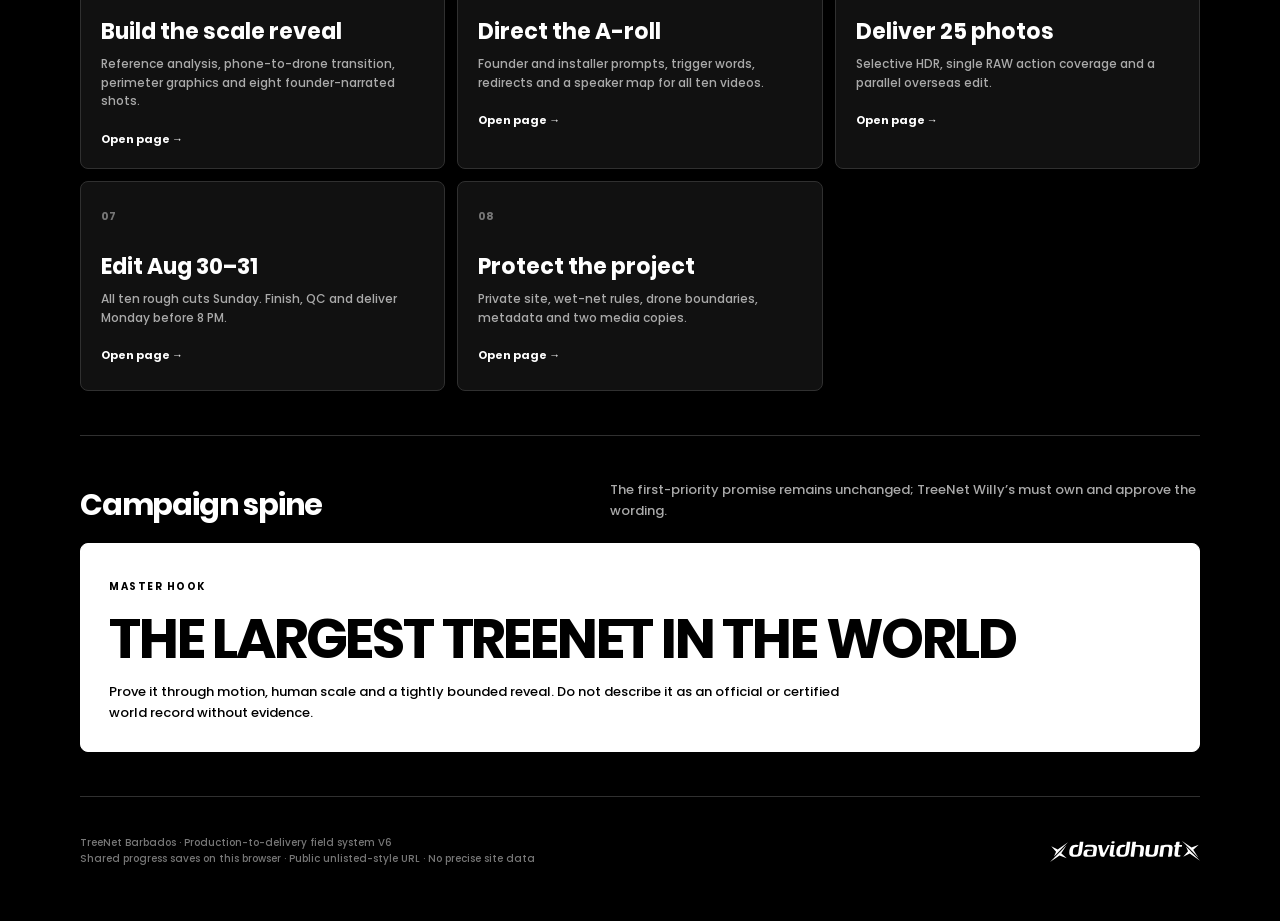
==== commit d08deb36: "Add Reveal Reel execution page" ====
--- a/index.html
+++ b/index.html
@@ -1 +1 @@
-<!doctype html><html lang="en"><head><meta charset="utf-8"><meta name="viewport" content="width=device-width,initial-scale=1,viewport-fit=cover"><meta name="robots" content="noindex,nofollow,noarchive"><meta name="theme-color" content="#000000"><title>Dashboard · TreeNet Barbados</title><link rel="icon" href="assets/xdavidhuntx-MainLogo-Whiteout.svg" type="image/svg+xml"><link rel="stylesheet" href="assets/styles.css"></head><body data-page="home"><a class="skip" href="#main">Skip to content</a><header class="top"><div class="wrap topline"><img class="logo" src="assets/xdavidhuntx-MainLogo-Whiteout.svg" alt="xdavidhuntx"><div class="page-progress" id="stats">0 / 0</div></div><div class="progress"><span id="bar"></span></div><div class="wrap tools"><input class="search" id="search" type="search" placeholder="Search this page…" aria-label="Search this page"><button class="btn" id="reset" type="button">Reset page</button><button class="btn primary" id="nextOpen" type="button">Next open</button></div></header><nav class="nav"><div class="wrap navrow"><a href="index.html" data-page="home">Dashboard</a><a href="day1.html" data-page="day1">Day 1</a><a href="day2.html" data-page="day2">Day 2</a><a href="video.html" data-page="video">10 videos</a><a href="interviews.html" data-page="interviews">A-roll scripts</a><a href="photos.html" data-page="photos">25 photos</a><a href="edit.html" data-page="edit">Edit + deliver</a><a href="safety.html" data-page="safety">Safety</a></div></nav><main id="main" class="wrap"><section class="page-intro"><div><span class="eyebrow">V6 · PRODUCTION-TO-DELIVERY COMMAND</span><h1>TWO DAYS TO SHOOT. TWO DAYS TO FINISH.</h1><p>The field guide now protects the complete agreement: ten vertical videos and twenty-five professionally edited photos delivered before departure.</p></div><span class="count-badge">10 VIDEO · 25 PHOTO</span></section><div class="deadline"><span>HARD DELIVERY</span><strong>MON · AUG 31 · BEFORE 8:00 PM AST</strong><p>Target handoff: 6:30 PM. September 1 departure: 8:00 AM.</p></div><section class="section searchable"><div class="section-head"><h2>Contract lock</h2><p>The plan is built backwards from the client promise—not expanded to fill every available day.</p></div><div class="metric-grid"><div><b>2</b><span>shoot days</span></div><div><b>2</b><span>edit days</span></div><div><b>10</b><span>9:16 videos</span></div><div><b>25</b><span>final photos</span></div></div><div class="alert"><strong>NO PRINCIPAL PHOTOGRAPHY AFTER AUG 29.</strong><p>Aug 30–31 are protected post-production days. A pickup is allowed only if a critical promised deliverable cannot be completed from existing footage.</p></div></section><section class="section searchable"><div class="section-head"><h2>Four-day command plan</h2><p>Every day has one non-negotiable job.</p></div><div class="timeline"><article class="timeline-item"><span>FRI 28</span><strong>SHOOT 01</strong><p>Story, craft, static photo foundation + first Dropbox photo batch</p></article><article class="timeline-item"><span>SAT 29</span><strong>SHOOT 02</strong><p>Master hook, reactions, drone, final photo package + photography lock</p></article><article class="timeline-item"><span>SUN 30</span><strong>EDIT 01</strong><p>Complete rough cuts for all ten videos + first photo proof review</p></article><article class="timeline-item"><span>MON 31</span><strong>EDIT 02</strong><p>Finish, QC, upload and deliver by 6:30 PM; 8 PM hard stop</p></article></div></section><section class="section searchable"><div class="section-head"><h2>Open the task you are doing</h2><p>Separate pages keep the field guide fast instead of forcing one continuous scroll.</p></div><div class="command-grid"><a class="command-card" href="day1.html"><span>01</span><h3>Shoot Day 1</h3><p>Story, craft, stable master frames, interviews and the first remote-photo batch—ordered by priority.</p><b>Open page →</b></a><a class="command-card" href="day2.html"><span>02</span><h3>Shoot Day 2</h3><p>Master-hook proof, reactions, aerials, final photos and principal-photography lock—ordered by priority.</p><b>Open page →</b></a><a class="command-card" href="video.html"><span>03</span><h3>Finish 10 videos</h3><p>One master hook, ten distinct editorial jobs, standardized for a two-day edit.</p><b>Open page →</b></a><a class="command-card" href="interviews.html"><span>04</span><h3>Direct the A-roll</h3><p>Founder and installer prompts, trigger words, redirects and a speaker map for all ten videos.</p><b>Open page →</b></a><a class="command-card" href="photos.html"><span>05</span><h3>Deliver 25 photos</h3><p>Selective HDR, single RAW action coverage and a parallel overseas edit.</p><b>Open page →</b></a><a class="command-card" href="edit.html"><span>06</span><h3>Edit Aug 30–31</h3><p>All ten rough cuts Sunday. Finish, QC and deliver Monday before 8 PM.</p><b>Open page →</b></a><a class="command-card" href="safety.html"><span>07</span><h3>Protect the project</h3><p>Private site, wet-net rules, drone boundaries, metadata and two media copies.</p><b>Open page →</b></a></div></section><section class="section searchable"><div class="section-head"><h2>Campaign spine</h2><p>The first-priority promise remains unchanged; TreeNet Willy’s must own and approve the wording.</p></div><div class="quote"><span>MASTER HOOK</span><strong>THE LARGEST TREENET IN THE WORLD</strong><p>Prove it through motion, human scale and a tightly bounded reveal. Do not describe it as an official or certified world record without evidence.</p></div></section></main><div class="wrap empty" id="empty">No matching field-guide items.</div><footer class="wrap footer"><div>TreeNet Barbados · Production-to-delivery field system V6<br>Shared progress saves on this browser · Public unlisted-style URL · No precise site data</div><img src="assets/xdavidhuntx-MainLogo-Whiteout.svg" alt="xdavidhuntx"></footer><script src="assets/app.js"></script></body></html>+<!doctype html><html lang="en"><head><meta charset="utf-8"><meta name="viewport" content="width=device-width,initial-scale=1,viewport-fit=cover"><meta name="robots" content="noindex,nofollow,noarchive"><meta name="theme-color" content="#000000"><title>Dashboard · TreeNet Barbados</title><link rel="icon" href="assets/xdavidhuntx-MainLogo-Whiteout.svg" type="image/svg+xml"><link rel="stylesheet" href="assets/styles.css"></head><body data-page="home"><a class="skip" href="#main">Skip to content</a><header class="top"><div class="wrap topline"><img class="logo" src="assets/xdavidhuntx-MainLogo-Whiteout.svg" alt="xdavidhuntx"><div class="page-progress" id="stats">0 / 0</div></div><div class="progress"><span id="bar"></span></div><div class="wrap tools"><input class="search" id="search" type="search" placeholder="Search this page…" aria-label="Search this page"><button class="btn" id="reset" type="button">Reset page</button><button class="btn primary" id="nextOpen" type="button">Next open</button></div></header><nav class="nav"><div class="wrap navrow"><a href="index.html" data-page="home">Dashboard</a><a href="day1.html" data-page="day1">Day 1</a><a href="day2.html" data-page="day2">Day 2</a><a href="video.html" data-page="video">10 videos</a><a href="reveal.html" data-page="reveal">Reveal reel</a><a href="interviews.html" data-page="interviews">A-roll scripts</a><a href="photos.html" data-page="photos">25 photos</a><a href="edit.html" data-page="edit">Edit + deliver</a><a href="safety.html" data-page="safety">Safety</a></div></nav><main id="main" class="wrap"><section class="page-intro"><div><span class="eyebrow">V6 · PRODUCTION-TO-DELIVERY COMMAND</span><h1>TWO DAYS TO SHOOT. TWO DAYS TO FINISH.</h1><p>The field guide now protects the complete agreement: ten vertical videos and twenty-five professionally edited photos delivered before departure.</p></div><span class="count-badge">10 VIDEO · 25 PHOTO</span></section><div class="deadline"><span>HARD DELIVERY</span><strong>MON · AUG 31 · BEFORE 8:00 PM AST</strong><p>Target handoff: 6:30 PM. September 1 departure: 8:00 AM.</p></div><section class="section searchable"><div class="section-head"><h2>Contract lock</h2><p>The plan is built backwards from the client promise—not expanded to fill every available day.</p></div><div class="metric-grid"><div><b>2</b><span>shoot days</span></div><div><b>2</b><span>edit days</span></div><div><b>10</b><span>9:16 videos</span></div><div><b>25</b><span>final photos</span></div></div><div class="alert"><strong>NO PRINCIPAL PHOTOGRAPHY AFTER AUG 29.</strong><p>Aug 30–31 are protected post-production days. A pickup is allowed only if a critical promised deliverable cannot be completed from existing footage.</p></div></section><section class="section searchable"><div class="section-head"><h2>Four-day command plan</h2><p>Every day has one non-negotiable job.</p></div><div class="timeline"><article class="timeline-item"><span>FRI 28</span><strong>SHOOT 01</strong><p>Story, craft, static photo foundation + first Dropbox photo batch</p></article><article class="timeline-item"><span>SAT 29</span><strong>SHOOT 02</strong><p>Master hook, reactions, drone, final photo package + photography lock</p></article><article class="timeline-item"><span>SUN 30</span><strong>EDIT 01</strong><p>Complete rough cuts for all ten videos + first photo proof review</p></article><article class="timeline-item"><span>MON 31</span><strong>EDIT 02</strong><p>Finish, QC, upload and deliver by 6:30 PM; 8 PM hard stop</p></article></div></section><section class="section searchable"><div class="section-head"><h2>Open the task you are doing</h2><p>Separate pages keep the field guide fast instead of forcing one continuous scroll.</p></div><div class="command-grid"><a class="command-card" href="day1.html"><span>01</span><h3>Shoot Day 1</h3><p>Story, craft, stable master frames, interviews and the first remote-photo batch—ordered by priority.</p><b>Open page →</b></a><a class="command-card" href="day2.html"><span>02</span><h3>Shoot Day 2</h3><p>Master-hook proof, reactions, aerials, final photos and principal-photography lock—ordered by priority.</p><b>Open page →</b></a><a class="command-card" href="video.html"><span>03</span><h3>Finish 10 videos</h3><p>One master hook, ten distinct editorial jobs, standardized for a two-day edit.</p><b>Open page →</b></a><a class="command-card" href="reveal.html"><span>04</span><h3>Build the scale reveal</h3><p>Reference analysis, phone-to-drone transition, perimeter graphics and eight founder-narrated shots.</p><b>Open page →</b></a><a class="command-card" href="interviews.html"><span>05</span><h3>Direct the A-roll</h3><p>Founder and installer prompts, trigger words, redirects and a speaker map for all ten videos.</p><b>Open page →</b></a><a class="command-card" href="photos.html"><span>06</span><h3>Deliver 25 photos</h3><p>Selective HDR, single RAW action coverage and a parallel overseas edit.</p><b>Open page →</b></a><a class="command-card" href="edit.html"><span>07</span><h3>Edit Aug 30–31</h3><p>All ten rough cuts Sunday. Finish, QC and deliver Monday before 8 PM.</p><b>Open page →</b></a><a class="command-card" href="safety.html"><span>08</span><h3>Protect the project</h3><p>Private site, wet-net rules, drone boundaries, metadata and two media copies.</p><b>Open page →</b></a></div></section><section class="section searchable"><div class="section-head"><h2>Campaign spine</h2><p>The first-priority promise remains unchanged; TreeNet Willy’s must own and approve the wording.</p></div><div class="quote"><span>MASTER HOOK</span><strong>THE LARGEST TREENET IN THE WORLD</strong><p>Prove it through motion, human scale and a tightly bounded reveal. Do not describe it as an official or certified world record without evidence.</p></div></section></main><div class="wrap empty" id="empty">No matching field-guide items.</div><footer class="wrap footer"><div>TreeNet Barbados · Production-to-delivery field system V6<br>Shared progress saves on this browser · Public unlisted-style URL · No precise site data</div><img src="assets/xdavidhuntx-MainLogo-Whiteout.svg" alt="xdavidhuntx"></footer><script src="assets/app.js"></script></body></html>
--- a/assets/styles.css
+++ b/assets/styles.css
@@ -1 +1,4 @@
-@font-face{font-family:Poppins;src:url('poppins-medium.ttf') format('truetype');font-weight:500;font-style:normal;font-display:swap}@font-face{font-family:Poppins;src:url('poppins-bold.ttf') format('truetype');font-weight:700;font-style:normal;font-display:swap}:root{--black:#000;--ink:#fff;--muted:#aaa;--mid:#808080;--line:#303030;--surface:#111;--surface2:#171717;--white:#fff;--danger:#fff}*{box-sizing:border-box}html{background:#000;color:#fff;scroll-behavior:smooth}body{margin:0;font-family:Poppins,Arial,sans-serif;font-weight:500;background:#000;color:#fff}.skip{position:fixed;left:10px;top:-60px;background:#fff;color:#000;padding:10px 14px;z-index:1000}.skip:focus{top:10px}.top{position:sticky;top:0;z-index:50;background:#000;border-bottom:1px solid var(--line)}.topline{height:58px;display:flex;align-items:center;justify-content:space-between}.logo{width:170px;height:auto}.page-progress{font-size:11px;letter-spacing:.12em;color:#bbb}.progress{height:3px;background:#191919}.progress span{display:block;height:100%;width:0;background:#fff;transition:width .2s}.tools{display:grid;grid-template-columns:minmax(0,1fr) auto auto;gap:8px;padding:11px 0}.search{width:100%;min-height:44px;border:1px solid var(--line);background:#111;color:#fff;border-radius:7px;padding:0 14px;font:500 13px Poppins}.btn{min-height:44px;border:1px solid var(--line);background:#0d0d0d;color:#fff;border-radius:7px;padding:0 14px;font:700 10px Poppins;letter-spacing:.08em;text-transform:uppercase}.btn.primary{background:#fff;color:#000;border-color:#fff}.nav{position:sticky;top:117px;z-index:40;background:#000;border-bottom:1px solid var(--line)}.navrow{display:flex;gap:8px;overflow-x:auto;padding:10px 0;scrollbar-width:none}.navrow::-webkit-scrollbar{display:none}.nav a{white-space:nowrap;border:1px solid var(--line);border-radius:99px;padding:10px 14px;color:#aaa;text-decoration:none;text-transform:uppercase;letter-spacing:.08em;font:700 10px Poppins}.nav a.active{background:#fff;color:#000;border-color:#fff}body[data-page="home"] .tools,body[data-page="home"] .progress,body[data-page="home"] .page-progress{display:none}body[data-page="home"] .nav{top:58px}.wrap{width:min(1120px,calc(100% - 28px));margin:0 auto}.page-intro{display:flex;justify-content:space-between;gap:32px;align-items:flex-end;padding:58px 0 34px;border-bottom:1px solid var(--line)}.page-intro>div{max-width:850px}.eyebrow,.label,.day-kicker{display:block;font:700 10px Poppins;letter-spacing:.16em;text-transform:uppercase;color:#8d8d8d}.page-intro h1{font-size:clamp(38px,7vw,74px);line-height:.94;letter-spacing:-.055em;margin:12px 0 20px;max-width:940px}.page-intro p{font-size:16px;line-height:1.65;color:#bdbdbd;margin:0;max-width:760px}.count-badge{border:1px solid #444;border-radius:99px;padding:12px 16px;white-space:nowrap;font:700 11px Poppins;letter-spacing:.1em}.deadline{margin:24px 0 0;padding:20px;border:1px solid #fff;background:#fff;color:#000;display:grid;grid-template-columns:auto 1fr;gap:5px 18px;align-items:center;border-radius:8px}.deadline span{grid-row:1/3;font:700 10px Poppins;letter-spacing:.15em;border:1px solid #000;padding:9px}.deadline strong{font-size:22px;line-height:1.1}.deadline p{margin:0;font-size:12px}.section{padding:44px 0;border-bottom:1px solid var(--line)}.section-head{display:flex;justify-content:space-between;gap:24px;align-items:flex-end;margin-bottom:22px}.section-head h2{font-size:30px;line-height:1.05;letter-spacing:-.04em;margin:0}.section-head p{max-width:590px;color:#a9a9a9;font-size:13px;line-height:1.6;margin:0}.metric-grid{display:grid;grid-template-columns:repeat(4,1fr);border:1px solid var(--line);border-radius:8px;overflow:hidden}.metric-grid div{padding:24px;border-right:1px solid var(--line);background:#111}.metric-grid div:last-child{border-right:0}.metric-grid b{display:block;font-size:38px;line-height:1}.metric-grid span{text-transform:uppercase;color:#888;font:700 9px Poppins;letter-spacing:.12em}.alert{margin-top:16px;padding:18px;border:1px solid #555;background:#151515;border-radius:8px}.alert strong{display:block;font-size:15px;letter-spacing:.02em}.alert p{margin:7px 0 0;color:#bbb;line-height:1.55;font-size:13px}.timeline{display:grid;grid-template-columns:repeat(4,1fr);border:1px solid var(--line);border-radius:8px;overflow:hidden}.timeline-item{padding:20px;background:#111;border-right:1px solid var(--line)}.timeline-item:last-child{border-right:0}.timeline-item span{font:700 10px Poppins;color:#888;letter-spacing:.14em}.timeline-item strong{display:block;margin:12px 0 8px;font-size:17px}.timeline-item p{margin:0;color:#aaa;font-size:12px;line-height:1.55}.command-grid{display:grid;grid-template-columns:repeat(3,1fr);gap:12px}.command-card{display:block;min-height:210px;border:1px solid var(--line);border-radius:8px;padding:20px;background:#111;color:#fff;text-decoration:none}.command-card span{font:700 11px Poppins;color:#777}.command-card h3{font-size:22px;line-height:1.05;margin:28px 0 12px}.command-card p{color:#aaa;font-size:12px;line-height:1.55}.command-card b{display:block;margin-top:20px;font-size:11px}.quote{border:1px solid #fff;background:#fff;color:#000;border-radius:8px;padding:28px}.quote span{font:700 10px Poppins;letter-spacing:.15em}.quote strong{display:block;font-size:clamp(28px,5vw,55px);line-height:.95;letter-spacing:-.04em;margin:16px 0}.quote p{margin:0;max-width:760px;font-size:13px;line-height:1.6}.day-grid{display:grid;grid-template-columns:repeat(2,minmax(0,1fr));gap:14px}.day-card{border:1px solid #444;border-radius:9px;background:#111;padding:22px}.day-card h3{font-size:27px;line-height:1.05;margin:9px 0 12px;letter-spacing:-.035em}.mission{color:#bbb;font-size:13px;line-height:1.6}.meta-line{padding:11px 0;margin:15px 0;border-top:1px solid var(--line);border-bottom:1px solid var(--line);font:700 10px Poppins;letter-spacing:.08em;color:#aaa}.checks{display:grid;gap:0}.checks.two-col{grid-template-columns:repeat(2,minmax(0,1fr));gap:0 14px}.check{display:flex;gap:11px;align-items:flex-start;padding:12px 0;border-bottom:1px solid #292929;cursor:pointer}.check input{appearance:none;width:21px;height:21px;min-width:21px;border:1px solid #666;border-radius:4px;background:#0d0d0d;margin:1px 0 0}.check input:checked{background:#fff;border-color:#fff;box-shadow:inset 0 0 0 5px #000}.check span{font-size:12px;line-height:1.55;color:#ddd}.check span small{display:block;color:#777;font-size:9px;margin-top:4px}.check.done span{text-decoration:line-through;color:#666}.notes{width:100%;min-height:86px;resize:vertical;margin-top:16px;background:#0c0c0c;border:1px solid var(--line);border-radius:6px;color:#fff;padding:12px;font:500 12px Poppins}.panel-grid,.setting-grid{display:grid;grid-template-columns:repeat(3,minmax(0,1fr));gap:12px}.setting-grid{grid-template-columns:repeat(2,minmax(0,1fr))}.panel,.setting-card{border:1px solid var(--line);background:#111;border-radius:8px;padding:20px}.panel h3,.setting-card h3{font-size:19px;line-height:1.15;margin:10px 0}.panel p{font-size:12px;color:#aaa;line-height:1.6}.panel ul,.setting-card ol{padding-left:20px;margin:14px 0 0}.panel li,.setting-card li{font-size:12px;line-height:1.55;color:#bbb;margin:8px 0}.video-list{display:grid;gap:12px}.video-card{display:grid;grid-template-columns:74px minmax(0,1fr);border:1px solid #383838;background:#111;border-radius:9px;overflow:hidden}.video-num{border-right:1px solid var(--line);padding:18px 12px}.video-num b{display:block;font-size:29px}.video-num small{font:700 8px Poppins;letter-spacing:.1em;color:#888}.video-body{padding:20px}.card-top{display:flex;justify-content:space-between;gap:14px;align-items:flex-start}.card-top span{font:700 9px Poppins;color:#888;letter-spacing:.12em}.card-top h3{font-size:25px;line-height:1.05;margin:5px 0 0}.pill{border:1px solid #444;border-radius:99px;padding:7px 9px;font:700 8px Poppins;letter-spacing:.08em;white-space:nowrap}.hook{margin:16px 0;padding:16px;background:#fff;color:#000;border-radius:6px}.hook small{display:block;font:700 8px Poppins;letter-spacing:.12em}.hook strong{display:block;font-size:18px;line-height:1.1;margin-top:6px}.story{display:grid;grid-template-columns:1fr 1fr;gap:16px}.story p{font-size:12px;color:#aaa;line-height:1.55}.story b{color:#fff}.camera-bible{display:grid;grid-template-columns:repeat(4,minmax(0,1fr));gap:9px}.bible-card{border:1px solid var(--line);background:#111;border-radius:8px;padding:17px}.bible-card>span{font:700 9px Poppins;letter-spacing:.12em;color:#777}.bible-card h3{font-size:16px;line-height:1.15;margin:12px 0 8px}.bible-card p{font-size:10px;line-height:1.6;color:#aaa;margin:0}.recipe-section{margin-top:18px;padding-top:16px;border-top:1px solid #3a3a3a}.recipe-title{display:flex;justify-content:space-between;gap:12px;align-items:center;margin-bottom:9px}.recipe-title span{font:700 9px Poppins;letter-spacing:.12em}.recipe-title b{font:700 9px Poppins;color:#777}.recipe{border:1px solid #393939;background:#0c0c0c;border-radius:7px;margin-top:8px;overflow:hidden}.recipe summary{display:grid;grid-template-columns:86px minmax(0,1fr) 32px;gap:14px;align-items:center;cursor:pointer;list-style:none;padding:10px;min-height:128px}.recipe summary::-webkit-details-marker{display:none}.recipe summary img{width:86px;height:108px;object-fit:cover;border-radius:4px;background:#181818}.recipe-summary span{font:700 8px Poppins;letter-spacing:.12em;text-transform:uppercase;color:#888}.recipe-summary h4{font-size:16px;line-height:1.15;margin:7px 0}.recipe-summary p{font-size:9px;line-height:1.5;color:#888;margin:0}.recipe-toggle{width:30px;height:30px;border:1px solid #555;border-radius:50%;position:relative}.recipe-toggle:after{content:'+';position:absolute;inset:0;display:grid;place-items:center;font:700 17px Poppins}.recipe[open] .recipe-toggle:after{content:'–'}.recipe-body{padding:16px;border-top:1px solid #333}.recipe-zone{font:700 9px Poppins;letter-spacing:.1em;text-transform:uppercase;color:#aaa;margin-bottom:11px}.recipe-settings{display:grid;grid-template-columns:repeat(2,minmax(0,1fr));gap:8px;margin:0}.recipe-settings div{background:#141414;border:1px solid #2f2f2f;border-radius:5px;padding:11px}.recipe-settings dt{font:700 8px Poppins;letter-spacing:.1em;text-transform:uppercase;color:#777}.recipe-settings dd{font-size:10px;line-height:1.55;color:#ddd;margin:5px 0 0}.recipe-direction{margin-top:12px}.recipe-direction p{font-size:10px;line-height:1.6;color:#aaa;margin:8px 0}.recipe-direction b{color:#fff}.recipe-safety{border-top:1px solid #3b3b3b;padding-top:10px}.prompt-grid{display:grid;grid-template-columns:repeat(2,minmax(0,1fr));gap:12px}.prompt-card{border:1px solid #3a3a3a;background:#111;border-radius:9px;padding:20px}.prompt-head h3{font-size:22px;line-height:1.08;margin:8px 0 16px}.prompt-question{border-top:1px solid var(--line);padding:15px 0}.prompt-question small,.line-starter small,.trigger-block>small{display:block;font:700 8px Poppins;letter-spacing:.13em;margin-bottom:7px}.prompt-question strong{font-size:13px;line-height:1.5}.line-starter{background:#fff;color:#000;border-radius:6px;padding:15px}.line-starter strong{display:block;font-size:17px;line-height:1.25}.trigger-block{padding:15px 0 6px}.trigger-list{display:flex;flex-wrap:wrap;gap:6px}.trigger-list span{border:1px solid #484848;border-radius:99px;padding:6px 9px;color:#bbb;font-size:9px;line-height:1.25}.guard{font-size:10px;line-height:1.55;color:#888;margin:11px 0}.guard b{color:#ccc}.role-banner{display:grid;grid-template-columns:auto 1fr;gap:5px 18px;align-items:center;background:#fff;color:#000;border-radius:8px;padding:19px;margin-bottom:14px}.role-banner span{grid-row:1/3;border:1px solid #000;padding:8px;font:700 9px Poppins;letter-spacing:.12em}.role-banner strong{font-size:21px}.role-banner p{margin:0;font-size:11px}.role-banner.inverse{background:#111;color:#fff;border:1px solid #555}.role-banner.inverse span{border-color:#fff}.redirect-grid{display:grid;grid-template-columns:repeat(4,minmax(0,1fr));gap:8px}.redirect{min-height:76px;border:1px solid #444;background:#111;color:#fff;border-radius:7px;padding:13px;text-align:left;font:700 11px/1.45 Poppins}.script-map{display:grid;gap:9px}.script-row{display:grid;grid-template-columns:64px minmax(0,1fr);gap:15px;border:1px solid var(--line);background:#111;border-radius:8px;padding:16px}.script-num{font-size:25px;font-weight:700;color:#777}.script-row h3{font-size:19px;margin:7px 0 10px}.script-row p{font-size:11px;line-height:1.55;color:#aaa;margin:5px 0}.script-row p b{color:#fff}.decision-grid{display:grid;grid-template-columns:repeat(4,1fr);border:1px solid var(--line);border-radius:8px;overflow:hidden}.decision-grid article{background:#111;padding:18px;border-right:1px solid var(--line)}.decision-grid article:last-child{border-right:0}.decision-grid span{font:700 8px Poppins;letter-spacing:.12em;color:#888}.decision-grid strong{display:block;font-size:17px;margin:11px 0}.decision-grid p{font-size:11px;color:#aaa;line-height:1.55}.photo-list{display:grid;grid-template-columns:repeat(2,minmax(0,1fr));gap:10px}.photo-card{display:grid;grid-template-columns:50px minmax(0,1fr);gap:14px;border:1px solid var(--line);background:#111;border-radius:8px;padding:16px}.photo-num{font-size:23px;font-weight:700;color:#777}.photo-card h3{font-size:18px;line-height:1.1;margin:0}.photo-card p{font-size:11px;line-height:1.55;color:#aaa}.gear{display:block;margin-top:8px;font:700 9px Poppins;letter-spacing:.06em;color:#888}.source-links{display:flex;flex-wrap:wrap;gap:8px}.source-links a{border:1px solid var(--line);border-radius:99px;color:#fff;text-decoration:none;padding:10px 13px;font-size:10px}.edit-days{align-items:start}.edit-block{display:grid;grid-template-columns:135px minmax(0,1fr);gap:15px;padding:16px 0;border-top:1px solid var(--line)}.edit-time{font:700 11px Poppins;line-height:1.35}.edit-time small{display:block;color:#888;font-size:9px;margin-top:5px}.footer{padding:38px 0 54px;display:flex;justify-content:space-between;gap:25px;align-items:center;color:#777;font-size:10px}.footer img{width:150px}.empty{display:none;padding:60px 0;color:#777}.search-hide{display:none!important}.tripod-rule{border-color:#fff}.loadout-rule{margin-bottom:14px}.loadout-grid{display:grid;grid-template-columns:repeat(2,minmax(0,1fr));gap:12px}.loadout-panel{border:1px solid #3b3b3b;background:#0b0b0b;padding:18px}.loadout-panel>span{display:block;font:700 8px Poppins;letter-spacing:.13em;color:#777}.loadout-panel h3{font-size:21px;line-height:1.1;margin:8px 0 12px}.loadout-panel .check span{font-size:11px}.day-weather{display:grid;grid-template-columns:120px 1fr;gap:22px;align-items:start;border-top:1px solid var(--line);border-bottom:1px solid var(--line);padding:16px 0;margin-top:18px}.day-weather span{font:700 9px Poppins;letter-spacing:.14em}.day-weather p{font-size:12px;line-height:1.6;color:#bbb;margin:0}.priority-list{border-top:2px solid #fff}.priority-step{display:grid;grid-template-columns:82px minmax(0,1fr);border-bottom:1px solid #444;background:#090909}.priority-number{font:700 32px Poppins;letter-spacing:-.04em;padding:24px 12px;border-right:1px solid #3a3a3a;color:#fff}.priority-content{padding:24px}.priority-top{display:flex;align-items:flex-start;justify-content:space-between;gap:18px}.priority-top>span{font:700 8px Poppins;letter-spacing:.14em;color:#777}.priority-content h3{font-size:25px;line-height:1.08;letter-spacing:-.03em;margin:10px 0}.priority-objective{font-size:12px;line-height:1.6;color:#aaa;margin:0 0 12px}.support-badge,.recipe-support{display:inline-block;border:1px solid #555;border-radius:99px;padding:6px 9px;font:700 8px Poppins;letter-spacing:.08em;line-height:1.25;text-transform:uppercase;color:#bbb}.support-badge.tripod,.recipe-support.tripod{background:#fff;color:#000;border-color:#fff}.support-badge.handheld,.recipe-support.handheld{background:#202020;color:#fff}.support-badge.media,.recipe-support.none{color:#888}.priority-checks{border-top:1px solid #2d2d2d}.catalyst-checks{border-top:1px solid #3b3b3b}.source-links{display:flex;flex-wrap:wrap;gap:8px;margin-top:16px}.source-links a,.day-jump{border:1px solid #444;border-radius:99px;padding:9px 12px;color:#bbb;text-decoration:none;font:700 9px Poppins;letter-spacing:.06em}.day-navigation{display:flex;justify-content:flex-end;padding:28px 0 8px}.day-jump{background:#fff;color:#000;border-color:#fff;padding:12px 16px}.recipe-support{margin-top:8px;white-space:normal}.support-call{border:1px solid #454545;padding:13px;margin-bottom:13px}.support-call.tripod{background:#fff;color:#000;border-color:#fff}.support-call strong{font:700 9px Poppins;letter-spacing:.1em}.support-call p{font-size:10px;line-height:1.55;margin:7px 0 0;color:#aaa}.support-call.tripod p{color:#333}.support-call.handheld{border-left:4px solid #fff}.support-call.hybrid{border-left:4px solid #808080}@media(max-width:760px){.wrap{width:min(100% - 28px,1120px)}.topline{height:56px}.logo{width:168px}.tools{grid-template-columns:1fr 1fr 1fr}.search{grid-column:1/-1}.nav{top:156px}.page-intro{display:block;padding:38px 0 28px}.page-intro h1{font-size:40px}.page-intro p{font-size:14px}.count-badge{display:inline-block;margin-top:18px}.deadline{grid-template-columns:1fr}.deadline span{grid-row:auto;width:max-content}.section{padding:34px 0}.section-head{display:block}.section-head h2{font-size:27px}.section-head p{margin-top:9px}.metric-grid{grid-template-columns:1fr 1fr}.metric-grid div{border-bottom:1px solid var(--line)}.timeline,.command-grid,.day-grid,.panel-grid,.setting-grid,.camera-bible,.recipe-settings,.prompt-grid,.redirect-grid,.decision-grid,.photo-list,.loadout-grid{grid-template-columns:1fr}.timeline-item,.decision-grid article{border-right:0;border-bottom:1px solid var(--line)}.timeline-item:last-child,.decision-grid article:last-child{border-bottom:0}.checks.two-col{grid-template-columns:1fr}.video-card{grid-template-columns:54px minmax(0,1fr)}.video-num{padding:15px 8px}.video-body{padding:15px}.card-top{display:block}.card-top .pill{display:inline-block;margin-top:10px}.card-top h3{font-size:21px}.story{grid-template-columns:1fr;gap:0}.recipe-title{align-items:flex-start;flex-direction:column;gap:5px}.recipe summary{grid-template-columns:72px minmax(0,1fr) 28px;gap:9px;padding:8px;min-height:112px}.recipe summary img{width:72px;height:96px}.recipe-summary h4{font-size:14px;margin:5px 0}.recipe-summary p{font-size:8px}.recipe-support{font-size:7px;padding:5px 7px}.recipe-toggle{width:27px;height:27px}.recipe-body{padding:12px}.day-weather{grid-template-columns:1fr;gap:6px}.priority-step{grid-template-columns:46px minmax(0,1fr)}.priority-number{font-size:20px;padding:18px 8px}.priority-content{padding:18px 14px}.priority-top{display:block}.priority-top .support-badge{margin-top:9px}.priority-content h3{font-size:21px}.priority-objective{font-size:11px}.priority-checks .check span{font-size:11px}.source-links a{font-size:8px}.photo-card{grid-template-columns:40px minmax(0,1fr)}.edit-block{grid-template-columns:1fr;gap:4px}.footer{display:block}.footer img{margin-top:20px}.command-card{min-height:170px}.page-progress{font-size:10px}}@media(max-width:390px){.btn{padding:0 9px;font-size:9px}.logo{width:166px}.page-intro h1{font-size:36px}.deadline strong{font-size:18px}}@media print{.top,.nav,.tools,.progress{display:none!important}html,body{background:#fff;color:#000}.page-intro h1,.section h2,.day-card h3,.video-card h3,.photo-card h3{color:#000}.section,.check,.edit-block{border-color:#bbb}.day-card,.panel,.setting-card,.video-card,.photo-card,.metric-grid div,.timeline-item{background:#fff;border-color:#bbb}.check span,.mission,.panel li,.setting-card li,.photo-card p{color:#333}.deadline,.quote{border:1px solid #000}.notes{display:none}}@media(prefers-reduced-motion:reduce){html{scroll-behavior:auto}.progress span{transition:none}}+@font-face{font-family:Poppins;src:url('poppins-medium.ttf') format('truetype');font-weight:500;font-style:normal;font-display:swap}@font-face{font-family:Poppins;src:url('poppins-bold.ttf') format('truetype');font-weight:700;font-style:normal;font-display:swap}:root{--black:#000;--ink:#fff;--muted:#aaa;--mid:#808080;--line:#303030;--surface:#111;--surface2:#171717;--white:#fff;--danger:#fff}*{box-sizing:border-box}html{background:#000;color:#fff;scroll-behavior:smooth}body{margin:0;font-family:Poppins,Arial,sans-serif;font-weight:500;background:#000;color:#fff}.skip{position:fixed;left:10px;top:-60px;background:#fff;color:#000;padding:10px 14px;z-index:1000}.skip:focus{top:10px}.top{position:sticky;top:0;z-index:50;background:#000;border-bottom:1px solid var(--line)}.topline{height:58px;display:flex;align-items:center;justify-content:space-between}.logo{width:170px;height:auto}.page-progress{font-size:11px;letter-spacing:.12em;color:#bbb}.progress{height:3px;background:#191919}.progress span{display:block;height:100%;width:0;background:#fff;transition:width .2s}.tools{display:grid;grid-template-columns:minmax(0,1fr) auto auto;gap:8px;padding:11px 0}.search{width:100%;min-height:44px;border:1px solid var(--line);background:#111;color:#fff;border-radius:7px;padding:0 14px;font:500 13px Poppins}.btn{min-height:44px;border:1px solid var(--line);background:#0d0d0d;color:#fff;border-radius:7px;padding:0 14px;font:700 10px Poppins;letter-spacing:.08em;text-transform:uppercase}.btn.primary{background:#fff;color:#000;border-color:#fff}.nav{position:sticky;top:117px;z-index:40;background:#000;border-bottom:1px solid var(--line)}.navrow{display:flex;gap:8px;overflow-x:auto;padding:10px 0;scrollbar-width:none}.navrow::-webkit-scrollbar{display:none}.nav a{white-space:nowrap;border:1px solid var(--line);border-radius:99px;padding:10px 14px;color:#aaa;text-decoration:none;text-transform:uppercase;letter-spacing:.08em;font:700 10px Poppins}.nav a.active{background:#fff;color:#000;border-color:#fff}body[data-page="home"] .tools,body[data-page="home"] .progress,body[data-page="home"] .page-progress{display:none}body[data-page="home"] .nav{top:58px}.wrap{width:min(1120px,calc(100% - 28px));margin:0 auto}.page-intro{display:flex;justify-content:space-between;gap:32px;align-items:flex-end;padding:58px 0 34px;border-bottom:1px solid var(--line)}.page-intro>div{max-width:850px}.eyebrow,.label,.day-kicker{display:block;font:700 10px Poppins;letter-spacing:.16em;text-transform:uppercase;color:#8d8d8d}.page-intro h1{font-size:clamp(38px,7vw,74px);line-height:.94;letter-spacing:-.055em;margin:12px 0 20px;max-width:940px}.page-intro p{font-size:16px;line-height:1.65;color:#bdbdbd;margin:0;max-width:760px}.count-badge{border:1px solid #444;border-radius:99px;padding:12px 16px;white-space:nowrap;font:700 11px Poppins;letter-spacing:.1em}.deadline{margin:24px 0 0;padding:20px;border:1px solid #fff;background:#fff;color:#000;display:grid;grid-template-columns:auto 1fr;gap:5px 18px;align-items:center;border-radius:8px}.deadline span{grid-row:1/3;font:700 10px Poppins;letter-spacing:.15em;border:1px solid #000;padding:9px}.deadline strong{font-size:22px;line-height:1.1}.deadline p{margin:0;font-size:12px}.section{padding:44px 0;border-bottom:1px solid var(--line)}.section-head{display:flex;justify-content:space-between;gap:24px;align-items:flex-end;margin-bottom:22px}.section-head h2{font-size:30px;line-height:1.05;letter-spacing:-.04em;margin:0}.section-head p{max-width:590px;color:#a9a9a9;font-size:13px;line-height:1.6;margin:0}.metric-grid{display:grid;grid-template-columns:repeat(4,1fr);border:1px solid var(--line);border-radius:8px;overflow:hidden}.metric-grid div{padding:24px;border-right:1px solid var(--line);background:#111}.metric-grid div:last-child{border-right:0}.metric-grid b{display:block;font-size:38px;line-height:1}.metric-grid span{text-transform:uppercase;color:#888;font:700 9px Poppins;letter-spacing:.12em}.alert{margin-top:16px;padding:18px;border:1px solid #555;background:#151515;border-radius:8px}.alert strong{display:block;font-size:15px;letter-spacing:.02em}.alert p{margin:7px 0 0;color:#bbb;line-height:1.55;font-size:13px}.timeline{display:grid;grid-template-columns:repeat(4,1fr);border:1px solid var(--line);border-radius:8px;overflow:hidden}.timeline-item{padding:20px;background:#111;border-right:1px solid var(--line)}.timeline-item:last-child{border-right:0}.timeline-item span{font:700 10px Poppins;color:#888;letter-spacing:.14em}.timeline-item strong{display:block;margin:12px 0 8px;font-size:17px}.timeline-item p{margin:0;color:#aaa;font-size:12px;line-height:1.55}.command-grid{display:grid;grid-template-columns:repeat(3,1fr);gap:12px}.command-card{display:block;min-height:210px;border:1px solid var(--line);border-radius:8px;padding:20px;background:#111;color:#fff;text-decoration:none}.command-card span{font:700 11px Poppins;color:#777}.command-card h3{font-size:22px;line-height:1.05;margin:28px 0 12px}.command-card p{color:#aaa;font-size:12px;line-height:1.55}.command-card b{display:block;margin-top:20px;font-size:11px}.quote{border:1px solid #fff;background:#fff;color:#000;border-radius:8px;padding:28px}.quote span{font:700 10px Poppins;letter-spacing:.15em}.quote strong{display:block;font-size:clamp(28px,5vw,55px);line-height:.95;letter-spacing:-.04em;margin:16px 0}.quote p{margin:0;max-width:760px;font-size:13px;line-height:1.6}.day-grid{display:grid;grid-template-columns:repeat(2,minmax(0,1fr));gap:14px}.day-card{border:1px solid #444;border-radius:9px;background:#111;padding:22px}.day-card h3{font-size:27px;line-height:1.05;margin:9px 0 12px;letter-spacing:-.035em}.mission{color:#bbb;font-size:13px;line-height:1.6}.meta-line{padding:11px 0;margin:15px 0;border-top:1px solid var(--line);border-bottom:1px solid var(--line);font:700 10px Poppins;letter-spacing:.08em;color:#aaa}.checks{display:grid;gap:0}.checks.two-col{grid-template-columns:repeat(2,minmax(0,1fr));gap:0 14px}.check{display:flex;gap:11px;align-items:flex-start;padding:12px 0;border-bottom:1px solid #292929;cursor:pointer}.check input{appearance:none;width:21px;height:21px;min-width:21px;border:1px solid #666;border-radius:4px;background:#0d0d0d;margin:1px 0 0}.check input:checked{background:#fff;border-color:#fff;box-shadow:inset 0 0 0 5px #000}.check span{font-size:12px;line-height:1.55;color:#ddd}.check span small{display:block;color:#777;font-size:9px;margin-top:4px}.check.done span{text-decoration:line-through;color:#666}.notes{width:100%;min-height:86px;resize:vertical;margin-top:16px;background:#0c0c0c;border:1px solid var(--line);border-radius:6px;color:#fff;padding:12px;font:500 12px Poppins}.panel-grid,.setting-grid{display:grid;grid-template-columns:repeat(3,minmax(0,1fr));gap:12px}.setting-grid{grid-template-columns:repeat(2,minmax(0,1fr))}.panel,.setting-card{border:1px solid var(--line);background:#111;border-radius:8px;padding:20px}.panel h3,.setting-card h3{font-size:19px;line-height:1.15;margin:10px 0}.panel p{font-size:12px;color:#aaa;line-height:1.6}.panel ul,.setting-card ol{padding-left:20px;margin:14px 0 0}.panel li,.setting-card li{font-size:12px;line-height:1.55;color:#bbb;margin:8px 0}.video-list{display:grid;gap:12px}.video-card{display:grid;grid-template-columns:74px minmax(0,1fr);border:1px solid #383838;background:#111;border-radius:9px;overflow:hidden}.video-num{border-right:1px solid var(--line);padding:18px 12px}.video-num b{display:block;font-size:29px}.video-num small{font:700 8px Poppins;letter-spacing:.1em;color:#888}.video-body{padding:20px}.card-top{display:flex;justify-content:space-between;gap:14px;align-items:flex-start}.card-top span{font:700 9px Poppins;color:#888;letter-spacing:.12em}.card-top h3{font-size:25px;line-height:1.05;margin:5px 0 0}.pill{border:1px solid #444;border-radius:99px;padding:7px 9px;font:700 8px Poppins;letter-spacing:.08em;white-space:nowrap}.hook{margin:16px 0;padding:16px;background:#fff;color:#000;border-radius:6px}.hook small{display:block;font:700 8px Poppins;letter-spacing:.12em}.hook strong{display:block;font-size:18px;line-height:1.1;margin-top:6px}.story{display:grid;grid-template-columns:1fr 1fr;gap:16px}.story p{font-size:12px;color:#aaa;line-height:1.55}.story b{color:#fff}.camera-bible{display:grid;grid-template-columns:repeat(4,minmax(0,1fr));gap:9px}.bible-card{border:1px solid var(--line);background:#111;border-radius:8px;padding:17px}.bible-card>span{font:700 9px Poppins;letter-spacing:.12em;color:#777}.bible-card h3{font-size:16px;line-height:1.15;margin:12px 0 8px}.bible-card p{font-size:10px;line-height:1.6;color:#aaa;margin:0}.recipe-section{margin-top:18px;padding-top:16px;border-top:1px solid #3a3a3a}.recipe-title{display:flex;justify-content:space-between;gap:12px;align-items:center;margin-bottom:9px}.recipe-title span{font:700 9px Poppins;letter-spacing:.12em}.recipe-title b{font:700 9px Poppins;color:#777}.recipe{border:1px solid #393939;background:#0c0c0c;border-radius:7px;margin-top:8px;overflow:hidden}.recipe summary{display:grid;grid-template-columns:86px minmax(0,1fr) 32px;gap:14px;align-items:center;cursor:pointer;list-style:none;padding:10px;min-height:128px}.recipe summary::-webkit-details-marker{display:none}.recipe summary img{width:86px;height:108px;object-fit:cover;border-radius:4px;background:#181818}.recipe-summary span{font:700 8px Poppins;letter-spacing:.12em;text-transform:uppercase;color:#888}.recipe-summary h4{font-size:16px;line-height:1.15;margin:7px 0}.recipe-summary p{font-size:9px;line-height:1.5;color:#888;margin:0}.recipe-toggle{width:30px;height:30px;border:1px solid #555;border-radius:50%;position:relative}.recipe-toggle:after{content:'+';position:absolute;inset:0;display:grid;place-items:center;font:700 17px Poppins}.recipe[open] .recipe-toggle:after{content:'–'}.recipe-body{padding:16px;border-top:1px solid #333}.recipe-zone{font:700 9px Poppins;letter-spacing:.1em;text-transform:uppercase;color:#aaa;margin-bottom:11px}.recipe-settings{display:grid;grid-template-columns:repeat(2,minmax(0,1fr));gap:8px;margin:0}.recipe-settings div{background:#141414;border:1px solid #2f2f2f;border-radius:5px;padding:11px}.recipe-settings dt{font:700 8px Poppins;letter-spacing:.1em;text-transform:uppercase;color:#777}.recipe-settings dd{font-size:10px;line-height:1.55;color:#ddd;margin:5px 0 0}.recipe-direction{margin-top:12px}.recipe-direction p{font-size:10px;line-height:1.6;color:#aaa;margin:8px 0}.recipe-direction b{color:#fff}.recipe-safety{border-top:1px solid #3b3b3b;padding-top:10px}.prompt-grid{display:grid;grid-template-columns:repeat(2,minmax(0,1fr));gap:12px}.prompt-card{border:1px solid #3a3a3a;background:#111;border-radius:9px;padding:20px}.prompt-head h3{font-size:22px;line-height:1.08;margin:8px 0 16px}.prompt-question{border-top:1px solid var(--line);padding:15px 0}.prompt-question small,.line-starter small,.trigger-block>small{display:block;font:700 8px Poppins;letter-spacing:.13em;margin-bottom:7px}.prompt-question strong{font-size:13px;line-height:1.5}.line-starter{background:#fff;color:#000;border-radius:6px;padding:15px}.line-starter strong{display:block;font-size:17px;line-height:1.25}.trigger-block{padding:15px 0 6px}.trigger-list{display:flex;flex-wrap:wrap;gap:6px}.trigger-list span{border:1px solid #484848;border-radius:99px;padding:6px 9px;color:#bbb;font-size:9px;line-height:1.25}.guard{font-size:10px;line-height:1.55;color:#888;margin:11px 0}.guard b{color:#ccc}.role-banner{display:grid;grid-template-columns:auto 1fr;gap:5px 18px;align-items:center;background:#fff;color:#000;border-radius:8px;padding:19px;margin-bottom:14px}.role-banner span{grid-row:1/3;border:1px solid #000;padding:8px;font:700 9px Poppins;letter-spacing:.12em}.role-banner strong{font-size:21px}.role-banner p{margin:0;font-size:11px}.role-banner.inverse{background:#111;color:#fff;border:1px solid #555}.role-banner.inverse span{border-color:#fff}.redirect-grid{display:grid;grid-template-columns:repeat(4,minmax(0,1fr));gap:8px}.redirect{min-height:76px;border:1px solid #444;background:#111;color:#fff;border-radius:7px;padding:13px;text-align:left;font:700 11px/1.45 Poppins}.script-map{display:grid;gap:9px}.script-row{display:grid;grid-template-columns:64px minmax(0,1fr);gap:15px;border:1px solid var(--line);background:#111;border-radius:8px;padding:16px}.script-num{font-size:25px;font-weight:700;color:#777}.script-row h3{font-size:19px;margin:7px 0 10px}.script-row p{font-size:11px;line-height:1.55;color:#aaa;margin:5px 0}.script-row p b{color:#fff}.decision-grid{display:grid;grid-template-columns:repeat(4,1fr);border:1px solid var(--line);border-radius:8px;overflow:hidden}.decision-grid article{background:#111;padding:18px;border-right:1px solid var(--line)}.decision-grid article:last-child{border-right:0}.decision-grid span{font:700 8px Poppins;letter-spacing:.12em;color:#888}.decision-grid strong{display:block;font-size:17px;margin:11px 0}.decision-grid p{font-size:11px;color:#aaa;line-height:1.55}.photo-list{display:grid;grid-template-columns:repeat(2,minmax(0,1fr));gap:10px}.photo-card{display:grid;grid-template-columns:50px minmax(0,1fr);gap:14px;border:1px solid var(--line);background:#111;border-radius:8px;padding:16px}.photo-num{font-size:23px;font-weight:700;color:#777}.photo-card h3{font-size:18px;line-height:1.1;margin:0}.photo-card p{font-size:11px;line-height:1.55;color:#aaa}.gear{display:block;margin-top:8px;font:700 9px Poppins;letter-spacing:.06em;color:#888}.source-links{display:flex;flex-wrap:wrap;gap:8px}.source-links a{border:1px solid var(--line);border-radius:99px;color:#fff;text-decoration:none;padding:10px 13px;font-size:10px}.edit-days{align-items:start}.edit-block{display:grid;grid-template-columns:135px minmax(0,1fr);gap:15px;padding:16px 0;border-top:1px solid var(--line)}.edit-time{font:700 11px Poppins;line-height:1.35}.edit-time small{display:block;color:#888;font-size:9px;margin-top:5px}.footer{padding:38px 0 54px;display:flex;justify-content:space-between;gap:25px;align-items:center;color:#777;font-size:10px}.footer img{width:150px}.empty{display:none;padding:60px 0;color:#777}.search-hide{display:none!important}.tripod-rule{border-color:#fff}.loadout-rule{margin-bottom:14px}.loadout-grid{display:grid;grid-template-columns:repeat(2,minmax(0,1fr));gap:12px}.loadout-panel{border:1px solid #3b3b3b;background:#0b0b0b;padding:18px}.loadout-panel>span{display:block;font:700 8px Poppins;letter-spacing:.13em;color:#777}.loadout-panel h3{font-size:21px;line-height:1.1;margin:8px 0 12px}.loadout-panel .check span{font-size:11px}.day-weather{display:grid;grid-template-columns:120px 1fr;gap:22px;align-items:start;border-top:1px solid var(--line);border-bottom:1px solid var(--line);padding:16px 0;margin-top:18px}.day-weather span{font:700 9px Poppins;letter-spacing:.14em}.day-weather p{font-size:12px;line-height:1.6;color:#bbb;margin:0}.priority-list{border-top:2px solid #fff}.priority-step{display:grid;grid-template-columns:82px minmax(0,1fr);border-bottom:1px solid #444;background:#090909}.priority-number{font:700 32px Poppins;letter-spacing:-.04em;padding:24px 12px;border-right:1px solid #3a3a3a;color:#fff}.priority-content{padding:24px}.priority-top{display:flex;align-items:flex-start;justify-content:space-between;gap:18px}.priority-top>span{font:700 8px Poppins;letter-spacing:.14em;color:#777}.priority-content h3{font-size:25px;line-height:1.08;letter-spacing:-.03em;margin:10px 0}.priority-objective{font-size:12px;line-height:1.6;color:#aaa;margin:0 0 12px}.support-badge,.recipe-support{display:inline-block;border:1px solid #555;border-radius:99px;padding:6px 9px;font:700 8px Poppins;letter-spacing:.08em;line-height:1.25;text-transform:uppercase;color:#bbb}.support-badge.tripod,.recipe-support.tripod{background:#fff;color:#000;border-color:#fff}.support-badge.handheld,.recipe-support.handheld{background:#202020;color:#fff}.support-badge.media,.recipe-support.none{color:#888}.priority-checks{border-top:1px solid #2d2d2d}.catalyst-checks{border-top:1px solid #3b3b3b}.source-links{display:flex;flex-wrap:wrap;gap:8px;margin-top:16px}.source-links a,.day-jump{border:1px solid #444;border-radius:99px;padding:9px 12px;color:#bbb;text-decoration:none;font:700 9px Poppins;letter-spacing:.06em}.day-navigation{display:flex;justify-content:flex-end;padding:28px 0 8px}.day-jump{background:#fff;color:#000;border-color:#fff;padding:12px 16px}.recipe-support{margin-top:8px;white-space:normal}.support-call{border:1px solid #454545;padding:13px;margin-bottom:13px}.support-call.tripod{background:#fff;color:#000;border-color:#fff}.support-call strong{font:700 9px Poppins;letter-spacing:.1em}.support-call p{font-size:10px;line-height:1.55;margin:7px 0 0;color:#aaa}.support-call.tripod p{color:#333}.support-call.handheld{border-left:4px solid #fff}.support-call.hybrid{border-left:4px solid #808080}@media(max-width:760px){.wrap{width:min(100% - 28px,1120px)}.topline{height:56px}.logo{width:168px}.tools{grid-template-columns:1fr 1fr 1fr}.search{grid-column:1/-1}.nav{top:156px}.page-intro{display:block;padding:38px 0 28px}.page-intro h1{font-size:40px}.page-intro p{font-size:14px}.count-badge{display:inline-block;margin-top:18px}.deadline{grid-template-columns:1fr}.deadline span{grid-row:auto;width:max-content}.section{padding:34px 0}.section-head{display:block}.section-head h2{font-size:27px}.section-head p{margin-top:9px}.metric-grid{grid-template-columns:1fr 1fr}.metric-grid div{border-bottom:1px solid var(--line)}.timeline,.command-grid,.day-grid,.panel-grid,.setting-grid,.camera-bible,.recipe-settings,.prompt-grid,.redirect-grid,.decision-grid,.photo-list,.loadout-grid{grid-template-columns:1fr}.timeline-item,.decision-grid article{border-right:0;border-bottom:1px solid var(--line)}.timeline-item:last-child,.decision-grid article:last-child{border-bottom:0}.checks.two-col{grid-template-columns:1fr}.video-card{grid-template-columns:54px minmax(0,1fr)}.video-num{padding:15px 8px}.video-body{padding:15px}.card-top{display:block}.card-top .pill{display:inline-block;margin-top:10px}.card-top h3{font-size:21px}.story{grid-template-columns:1fr;gap:0}.recipe-title{align-items:flex-start;flex-direction:column;gap:5px}.recipe summary{grid-template-columns:72px minmax(0,1fr) 28px;gap:9px;padding:8px;min-height:112px}.recipe summary img{width:72px;height:96px}.recipe-summary h4{font-size:14px;margin:5px 0}.recipe-summary p{font-size:8px}.recipe-support{font-size:7px;padding:5px 7px}.recipe-toggle{width:27px;height:27px}.recipe-body{padding:12px}.day-weather{grid-template-columns:1fr;gap:6px}.priority-step{grid-template-columns:46px minmax(0,1fr)}.priority-number{font-size:20px;padding:18px 8px}.priority-content{padding:18px 14px}.priority-top{display:block}.priority-top .support-badge{margin-top:9px}.priority-content h3{font-size:21px}.priority-objective{font-size:11px}.priority-checks .check span{font-size:11px}.source-links a{font-size:8px}.photo-card{grid-template-columns:40px minmax(0,1fr)}.edit-block{grid-template-columns:1fr;gap:4px}.footer{display:block}.footer img{margin-top:20px}.command-card{min-height:170px}.page-progress{font-size:10px}}@media(max-width:390px){.btn{padding:0 9px;font-size:9px}.logo{width:166px}.page-intro h1{font-size:36px}.deadline strong{font-size:18px}}@media print{.top,.nav,.tools,.progress{display:none!important}html,body{background:#fff;color:#000}.page-intro h1,.section h2,.day-card h3,.video-card h3,.photo-card h3{color:#000}.section,.check,.edit-block{border-color:#bbb}.day-card,.panel,.setting-card,.video-card,.photo-card,.metric-grid div,.timeline-item{background:#fff;border-color:#bbb}.check span,.mission,.panel li,.setting-card li,.photo-card p{color:#333}.deadline,.quote{border:1px solid #000}.notes{display:none}}@media(prefers-reduced-motion:reduce){html{scroll-behavior:auto}.progress span{transition:none}}
+.source-card{margin:24px 0 0;padding:24px;border:1px solid #fff;background:#fff;color:#000;display:grid;grid-template-columns:minmax(0,1fr) auto;gap:24px;align-items:center}.source-card span,.capture-card>span,.compare-grid>article>span{display:block;font:700 9px Poppins;letter-spacing:.14em;text-transform:uppercase}.source-card h2{margin:7px 0 8px;font-size:24px;line-height:1.1}.source-card p{margin:0;max-width:800px;font-size:12px;line-height:1.75}.source-card a{min-height:44px;display:inline-flex;align-items:center;justify-content:center;padding:0 16px;border:1px solid #000;border-radius:6px;color:#000;text-decoration:none;font:700 10px Poppins;letter-spacing:.08em;text-transform:uppercase}.evidence-grid{display:grid;grid-template-columns:repeat(4,1fr);border:1px solid var(--line);border-radius:8px;overflow:hidden;margin-bottom:12px}.evidence-grid article{padding:20px;border-right:1px solid var(--line);background:var(--surface)}.evidence-grid article:last-child{border-right:0}.evidence-grid b{display:block;font-size:21px}.evidence-grid span{display:block;margin-top:4px;color:var(--muted);font-size:10px;line-height:1.5}.reveal-timeline{border:1px solid var(--line);border-radius:8px;overflow:hidden}.reveal-time{display:grid;grid-template-columns:105px minmax(0,1fr);border-bottom:1px solid var(--line);background:var(--surface)}.reveal-time:last-child{border-bottom:0}.reveal-time time{padding:18px;color:#fff;background:#080808;font:700 12px Poppins}.reveal-time div{padding:16px 18px}.reveal-time strong{display:block;font-size:12px}.reveal-time p{margin:5px 0 0;color:var(--muted);font-size:11px;line-height:1.7}.grammar-list{display:grid;grid-template-columns:repeat(2,1fr);border:1px solid var(--line);border-radius:8px;overflow:hidden}.grammar-row{display:grid;grid-template-columns:44px minmax(0,1fr);min-width:0;border-bottom:1px solid var(--line);background:var(--surface)}.grammar-row:nth-child(odd){border-right:1px solid var(--line)}.grammar-row:nth-last-child(-n+2){border-bottom:0}.grammar-row>span{display:flex;align-items:center;justify-content:center;background:#080808;color:#777;font:700 11px Poppins}.grammar-row div{padding:16px}.grammar-row h3{margin:0;font-size:14px}.grammar-row p{margin:4px 0 0;color:var(--muted);font-size:10px;line-height:1.65}.capture-grid{display:grid;grid-template-columns:repeat(2,1fr);gap:12px}.capture-card{border:1px solid var(--line);border-radius:8px;padding:22px;background:var(--surface)}.capture-card>span{color:#999}.capture-card h3{margin:7px 0 16px;font-size:22px}.capture-card ul,.compare-grid ul{margin:0;padding-left:18px}.capture-card li,.compare-grid li{margin:0 0 9px;color:#c3c3c3;font-size:11px;line-height:1.7}.resolve-list{border:1px solid var(--line);border-radius:8px;overflow:hidden}.resolve-step{display:grid;grid-template-columns:48px minmax(0,1fr);border-bottom:1px solid var(--line);background:var(--surface)}.resolve-step:last-child{border-bottom:0}.resolve-step>span{display:flex;align-items:center;justify-content:center;background:#080808;color:#777;font:700 10px Poppins}.resolve-step div{padding:15px 18px}.resolve-step h3{margin:0;font-size:13px}.resolve-step p{margin:4px 0 0;color:var(--muted);font-size:10px;line-height:1.7}.reveal-sequence{display:grid;grid-template-columns:repeat(3,1fr);border:1px solid var(--line);border-radius:8px;overflow:hidden}.reveal-sequence article{min-width:0;padding:18px;border-right:1px solid var(--line);border-bottom:1px solid var(--line);background:var(--surface)}.reveal-sequence article:nth-child(3n){border-right:0}.reveal-sequence article:nth-last-child(-n+3){border-bottom:0}.reveal-sequence time{display:block;color:#999;font:700 9px Poppins;letter-spacing:.08em}.reveal-sequence strong{display:block;margin-top:7px;font-size:13px}.reveal-sequence p{margin:5px 0 0;color:var(--muted);font-size:10px;line-height:1.6;overflow-wrap:anywhere}.reveal-shots{display:grid;grid-template-columns:repeat(2,1fr);gap:12px}.reveal-shot{min-width:0;border:1px solid var(--line);border-radius:8px;overflow:hidden;background:var(--surface)}.reveal-shot header{display:grid;grid-template-columns:54px minmax(0,1fr);border-bottom:1px solid var(--line);background:#080808}.shot-number{display:flex;align-items:center;justify-content:center;border-right:1px solid var(--line);font:700 17px Poppins}.reveal-shot header div{padding:14px}.reveal-shot header small{display:block;color:#999;font:700 9px Poppins;letter-spacing:.08em}.reveal-shot header h3{margin:4px 0 0;font-size:16px;line-height:1.25}.shot-field,.shot-guard{padding:14px 16px;border-bottom:1px solid var(--line)}.shot-field b,.shot-guard b{font:700 9px Poppins;letter-spacing:.11em;text-transform:uppercase}.shot-field p,.shot-guard p{margin:5px 0 0;color:#bbb;font-size:10px;line-height:1.7;overflow-wrap:anywhere}.narration{padding:18px 16px;border-bottom:1px solid #fff;background:#fff;color:#000}.narration span{display:block;font:700 8px Poppins;letter-spacing:.12em}.narration blockquote{margin:8px 0 0;font:700 17px/1.45 Poppins;overflow-wrap:anywhere}.shot-guard{background:#0b0b0b}.reveal-shot .checks.compact{padding:8px}.reveal-shot .checks.compact .check{border-radius:5px;margin-bottom:5px;padding:10px}.reveal-shot .checks.compact .check:last-child{margin-bottom:0}.sound-track{display:grid;grid-template-columns:repeat(3,1fr);border:1px solid var(--line);border-radius:8px;overflow:hidden}.sound-track article{padding:18px;border-right:1px solid var(--line);border-bottom:1px solid var(--line);background:var(--surface)}.sound-track article:nth-child(3n){border-right:0}.sound-track article:nth-last-child(-n+3){border-bottom:0}.sound-track b{font:700 9px Poppins;letter-spacing:.11em}.sound-track p{margin:6px 0 0;color:var(--muted);font-size:10px;line-height:1.7}.compare-grid{display:grid;grid-template-columns:repeat(2,1fr);gap:12px}.compare-grid article{border:1px solid var(--line);border-radius:8px;padding:20px;background:var(--surface)}.compare-grid>article>span{margin-bottom:12px;color:#fff}.source-card,.reveal-time,.grammar-row,.resolve-step,.reveal-shot,.capture-card,.compare-grid article{overflow-wrap:anywhere}
+@media(max-width:760px){.source-card{grid-template-columns:1fr;padding:18px;gap:16px}.source-card a{width:100%}.evidence-grid{grid-template-columns:repeat(2,1fr)}.evidence-grid article:nth-child(2){border-right:0}.evidence-grid article:nth-child(-n+2){border-bottom:1px solid var(--line)}.grammar-list,.capture-grid,.reveal-shots,.compare-grid{grid-template-columns:1fr}.grammar-row:nth-child(odd){border-right:0}.grammar-row:nth-last-child(2){border-bottom:1px solid var(--line)}.reveal-sequence,.sound-track{grid-template-columns:1fr}.reveal-sequence article,.sound-track article{border-right:0!important;border-bottom:1px solid var(--line)!important}.reveal-sequence article:last-child,.sound-track article:last-child{border-bottom:0!important}.reveal-time{grid-template-columns:76px minmax(0,1fr)}.reveal-time time{padding:15px 10px}.reveal-time div{padding:14px}.reveal-shot header{grid-template-columns:46px minmax(0,1fr)}.narration blockquote{font-size:15px}}
+@media print{.source-card{background:#fff;color:#000}.reveal-time,.grammar-row,.capture-card,.resolve-step,.reveal-sequence article,.reveal-shot,.sound-track article,.compare-grid article{background:#fff;border-color:#bbb}.narration{border:1px solid #000}.reveal-time p,.grammar-row p,.capture-card li,.resolve-step p,.reveal-sequence p,.shot-field p,.shot-guard p,.sound-track p,.compare-grid li{color:#333}}
